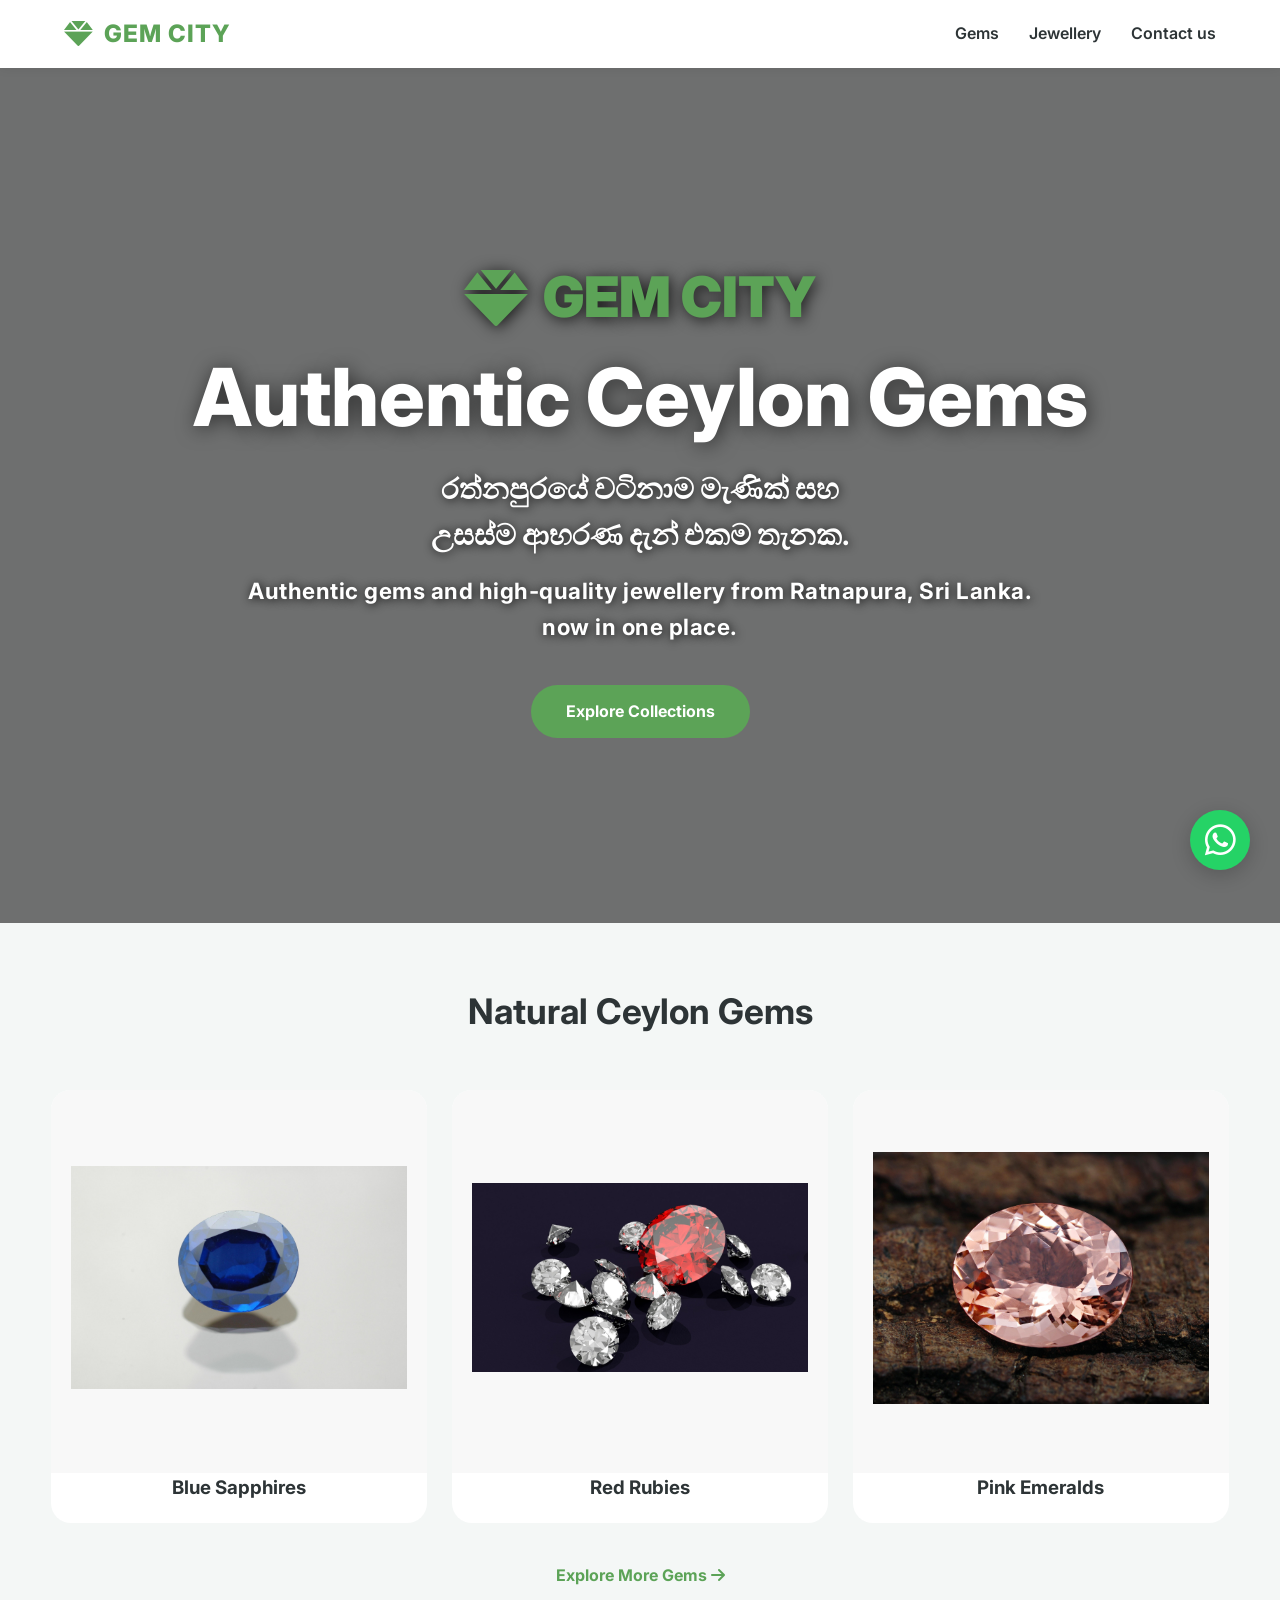
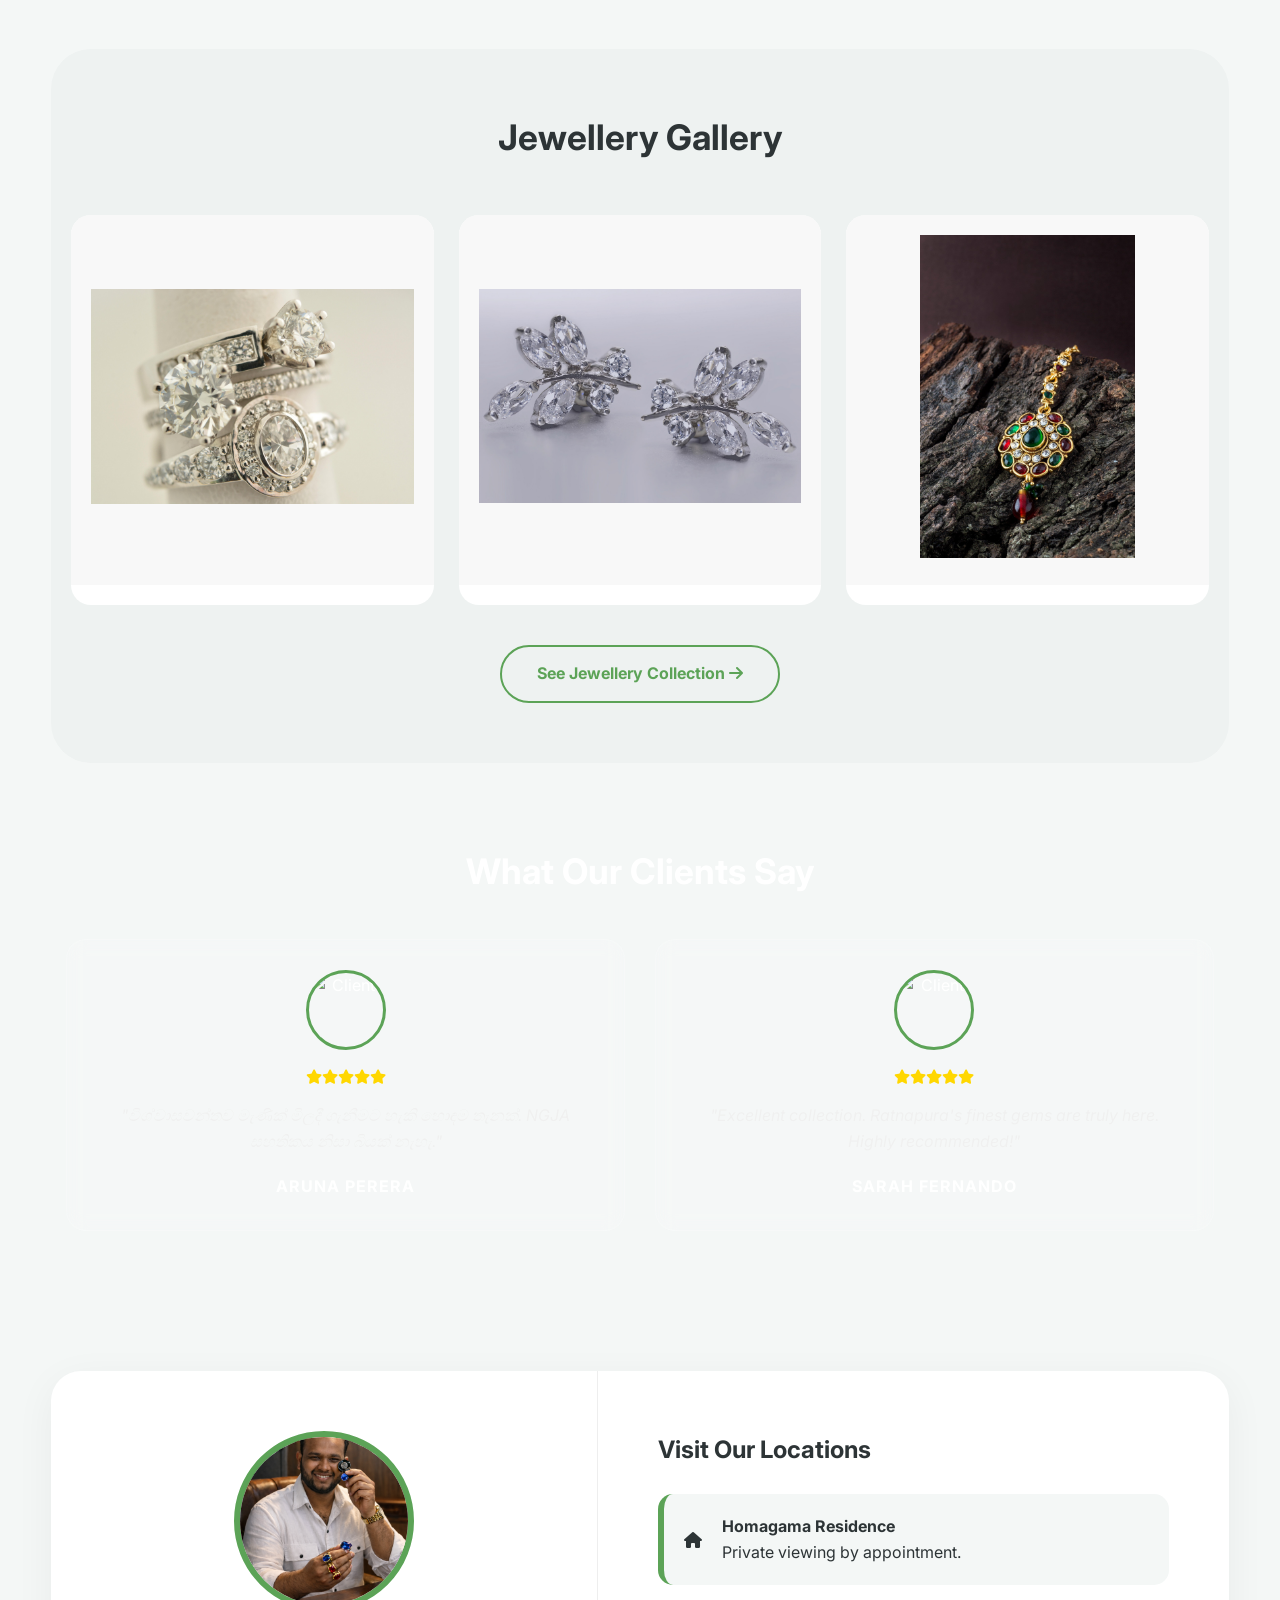
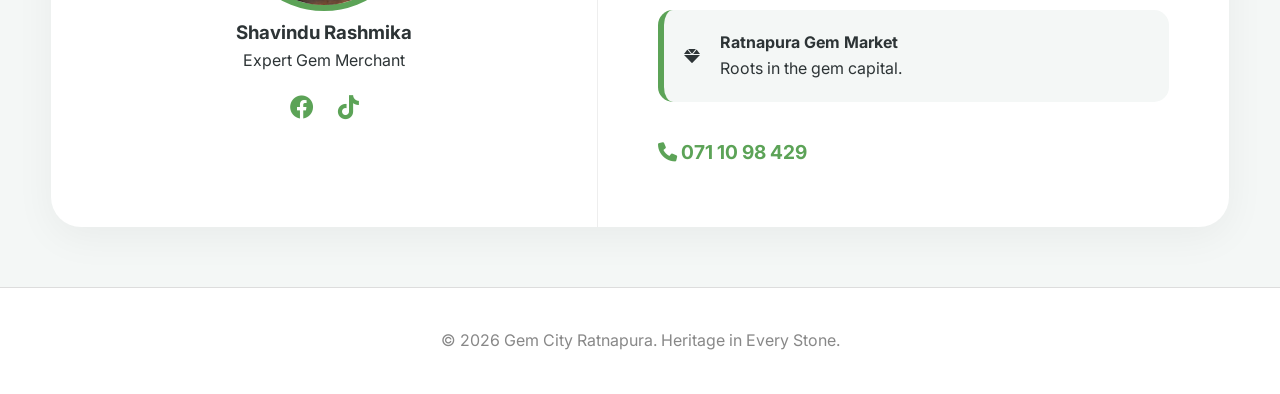
==== index.html @ 2914799f "Update index.html" ====
<!DOCTYPE html>
<html lang="en">
<head>
    <meta charset="UTF-8">
    <meta name="viewport" content="width=device-width, initial-scale=1.0">
    <title>Gem City | Buy Authentic Ceylon Gems & Jewellery</title>
    <meta name="description" content="Buy authentic Ceylon gems directly from Ratnapura. High-quality natural sapphires, rubies, and custom gems for jewellery. NGJA certified.">
    
    <link rel="stylesheet" href="https://cdnjs.cloudflare.com/ajax/libs/font-awesome/6.0.0/css/all.min.css">
    <link href="https://fonts.googleapis.com/css2?family=Inter:wght@300;400;600;700;800;900&display=swap" rel="stylesheet">
    
    <style>
        :root { --primary: #5ca357; --dark: #2d3436; --light: #f4f7f6; --white: #ffffff; }
        * { box-sizing: border-box; margin: 0; padding: 0; }
        body { font-family: 'Inter', sans-serif; background: var(--light); color: var(--dark); line-height: 1.6; overflow-x: hidden; }

        /* --- NAVIGATION --- */
        nav {
            background: var(--white); padding: 15px 5%;
            display: flex; justify-content: space-between; align-items: center;
            position: sticky; top: 0; z-index: 1000; box-shadow: 0 2px 10px rgba(0,0,0,0.05);
        }
        .nav-logo { font-size: 1.5rem; font-weight: 800; color: var(--primary); text-decoration: none; display: flex; align-items: center; gap: 10px; text-transform: uppercase; letter-spacing: 1px; }
        .nav-logo i { font-size: 1.8rem; }
        .nav-links { display: flex; list-style: none; align-items: center; }
        .nav-links li { margin-left: 30px; }
        .nav-links a { text-decoration: none; color: var(--dark); font-weight: 600; font-size: 1rem; transition: 0.3s; }
        .nav-links a:hover { color: var(--primary); }

        @media (max-width: 768px) { 
            nav { padding: 15px 20px; }
            .nav-logo { font-size: 1.3rem; }
            .nav-logo i { font-size: 1.5rem; }
            .nav-links { margin-left: auto; }
            .nav-links li { margin-left: 20px; }
            .mobile-hide { display: none; } 
        }

        /* --- HERO SECTION (Updated for 6 Images) --- */
        .hero {
            height: 95vh; position: relative; display: flex; align-items: center; justify-content: center;
            text-align: center; color: white; padding: 0 20px; overflow: hidden;
        }
        .hero-overlay { position: absolute; top: 0; left: 0; width: 100%; height: 100%; background: rgba(0, 0, 0, 0.55); z-index: 1; }
        .hero-slider { position: absolute; top: 0; left: 0; width: 100%; height: 100%; z-index: 0; }
        
        .hero-slide { position: absolute; top: 0; left: 0; width: 100%; height: 100%; background-size: cover; background-position: center; opacity: 0; animation: slideAnimation 30s infinite; }
        
        /* 6 Images Setup */
        .hero-slide:nth-child(1) { animation-delay: 0s; background-image: url('images/hero1.jpg'); }
        .hero-slide:nth-child(2) { animation-delay: 5s; background-image: url('images/hero2.jpg'); }
        .hero-slide:nth-child(3) { animation-delay: 10s; background-image: url('images/hero3.jpg'); }
        .hero-slide:nth-child(4) { animation-delay: 15s; background-image: url('images/hero4.jpg'); }
        .hero-slide:nth-child(5) { animation-delay: 20s; background-image: url('images/hero5.jpg'); } /* Jewellery Image 1 */
        .hero-slide:nth-child(6) { animation-delay: 25s; background-image: url('images/hero6.jpg'); } /* Jewellery Image 2 */

        @keyframes slideAnimation {
            0% { opacity: 0; transform: scale(1.1); } 
            3% { opacity: 1; } 
            16% { opacity: 1; } 
            19% { opacity: 0; transform: scale(1); } 
            100% { opacity: 0; }
        }

        .hero-content { position: relative; z-index: 2; max-width: 1000px; }
        .hero-logo-main { font-size: 3.5rem; font-weight: 900; color: var(--primary); margin-bottom: 10px; display: inline-flex; align-items: center; gap: 15px; text-shadow: 2px 2px 15px rgba(0,0,0,0.8); }
        .hero-logo-main i { font-size: 4rem; }
        .hero h1 { font-size: clamp(2.5rem, 8vw, 5rem); font-weight: 800; margin-bottom: 25px; line-height: 1.1; text-shadow: 2px 2px 20px rgba(0,0,0,0.6); }
        .hero p.sinhala-text { font-size: clamp(1.3rem, 4vw, 1.8rem); font-weight: 700; margin-bottom: 15px; text-shadow: 1px 1px 10px rgba(0,0,0,0.9); }
        .hero p.english-text { font-size: clamp(1.1rem, 3.5vw, 1.4rem); font-weight: 700; opacity: 1; letter-spacing: 0.5px; margin-bottom: 40px; text-shadow: 1px 1px 10px rgba(0,0,0,0.9); }

        /* General Sections */
        .container { width: 92%; max-width: 1200px; margin: auto; padding: 60px 0; }
        .section-title { text-align: center; margin-bottom: 50px; font-size: 2.2rem; }
        .grid-3 { display: grid; grid-template-columns: repeat(3, 1fr); gap: 25px; }
        .card { background: var(--white); border-radius: 20px; overflow: hidden; transition: 0.4s; text-align: center; padding-bottom: 20px; text-decoration: none; color: inherit; }
        .card:hover { transform: translateY(-10px); box-shadow: 0 10px 30px rgba(0,0,0,0.08); }
        .img-box { width: 100%; aspect-ratio: 1/1; background: #f8f8f8; padding: 20px; }
        .img-box img { width: 100%; height: 100%; object-fit: contain; }

        /* --- TESTIMONIALS (NEW GLASS DESIGN) --- */
        .glass-section {
            /* Background Image for Glass Effect (Put a dark image or pattern here) */
            background: linear-gradient(rgba(0,0,0,0.7), rgba(0,0,0,0.7)), url('images/mine-bg.jpg'); 
            background-size: cover; background-attachment: fixed; background-position: center;
            padding: 80px 0; color: white;
        }
        
        .section-title.light { color: white; margin-bottom: 40px; }

        .testimonial-wrapper { overflow: hidden; width: 100%; position: relative; }
        .testimonial-slider { 
            display: flex; transition: transform 0.5s ease-in-out; width: 100%; 
        }

        .glass-card {
            /* Glassmorphism Styles */
            background: rgba(255, 255, 255, 0.1);
            backdrop-filter: blur(10px);
            -webkit-backdrop-filter: blur(10px);
            border: 1px solid rgba(255, 255, 255, 0.2);
            border-radius: 20px; padding: 30px;
            margin: 0 15px; /* Spacing between cards */
            flex-shrink: 0;
            
            /* Sizing Logic */
            width: calc(50% - 30px); /* Desktop: 2 Cards */
            
            display: flex; flex-direction: column; align-items: center; text-align: center;
        }

        .glass-card img {
            width: 80px; height: 80px; border-radius: 50%; border: 3px solid var(--primary);
            object-fit: cover; margin-bottom: 15px;
        }
        .glass-card .rating { color: #ffd700; font-size: 0.9rem; margin-bottom: 15px; }
        .glass-card p { font-size: 1rem; line-height: 1.6; font-style: italic; color: #f0f0f0; margin-bottom: 20px; }
        .glass-card h4 { font-weight: 700; color: white; text-transform: uppercase; letter-spacing: 1px; }

        /* Mobile Adjustments for Testimonials */
        @media (max-width: 992px) {
            .glass-card { 
                width: calc(100% - 30px); /* Mobile: 1 Card */
            }
        }

        /* --- OTHER MOBILE FIXES --- */
        @media (max-width: 992px) {
            .grid-3 { grid-template-columns: repeat(2, 1fr); } 
            .hero-logo-main { font-size: 2.5rem; } .hero-logo-main i { font-size: 3rem; }
        }
        @media (max-width: 768px) { 
            .grid-3 { grid-template-columns: 1fr; } 
            .contact-box { flex-direction: column; } 
            .owner-side { border-right: none; border-bottom: 1px solid #eee; padding: 40px 20px; }
            .locations-side { padding: 40px 20px; }
            .hero h1 { font-size: 2.5rem; }
        }

        /* Contact Box & Whatsapp */
        .contact-box { display: flex; flex-wrap: wrap; background: var(--white); border-radius: 30px; overflow: hidden; box-shadow: 0 10px 40px rgba(0,0,0,0.05); }
        .owner-side { flex: 1; padding: 60px; text-align: center; border-right: 1px solid #eee; min-width: 300px; }
        .owner-side img { width: 180px; height: 180px; border-radius: 50%; object-fit: cover; border: 6px solid var(--primary); }
        .locations-side { flex: 1.2; padding: 60px; display: flex; flex-direction: column; gap: 25px; min-width: 300px; }
        .loc-item { display: flex; align-items: center; gap: 20px; background: var(--light); padding: 20px; border-radius: 15px; border-left: 6px solid var(--primary); }

        .whatsapp { position: fixed; bottom: 30px; right: 30px; background: #25d366; color: white; width: 60px; height: 60px; border-radius: 50%; display: flex; align-items: center; justify-content: center; font-size: 2.2rem; z-index: 2000; box-shadow: 0 5px 20px rgba(0,0,0,0.2); text-decoration: none !important; transition: 0.3s; border: none; outline: none; }
        .btn { background: var(--primary); color: white; padding: 14px 35px; border-radius: 50px; text-decoration: none; font-weight: bold; display: inline-block; border: none; }
    </style>
</head>
<body>

    <nav>
        <a href="index.html" class="nav-logo"><i class="fas fa-gem"></i> GEM CITY</a>
        <ul class="nav-links">
            <li><a href="all-gems.html">Gems</a></li>
            <li><a href="jewellery.html">Jewellery</a></li>
            <li class="mobile-hide"><a href="#contact">Contact us</a></li>
        </ul>
    </nav>

    <header class="hero">
        <div class="hero-slider">
            <div class="hero-slide"></div> <div class="hero-slide"></div> <div class="hero-slide"></div> <div class="hero-slide"></div> <div class="hero-slide"></div> <div class="hero-slide"></div> </div>
        <div class="hero-overlay"></div>
        <div class="hero-content">
            <div class="hero-logo-main"><i class="fas fa-gem"></i> GEM CITY</div>
            <h1>Authentic Ceylon Gems</h1>
            <p class="sinhala-text">රත්නපුරයේ වටිනාම මැණික් සහ <br>උසස්ම ආභරණ දැන් එකම තැනක.</p>
            <p class="english-text">Authentic gems and high-quality jewellery from Ratnapura, Sri Lanka. <br>now in one place.</p>
            <div style="margin-top: 30px;">
                <a href="all-gems.html" class="btn">Explore Collections</a>
            </div>
        </div>
    </header>

    <div class="container">
        <h2 class="section-title">Natural Ceylon Gems</h2>
        <div class="grid-3">
            <a href="all-gems.html" class="card"><div class="img-box"><img src="images/gem1.jpg" alt="Sapphire"></div><h3>Blue Sapphires</h3></a>
            <a href="all-gems.html" class="card"><div class="img-box"><img src="images/gem2.jpg" alt="Ruby"></div><h3>Red Rubies</h3></a>
            <a href="all-gems.html" class="card"><div class="img-box"><img src="images/gem3.jpg" alt="Emerald"></div><h3>Pink Emeralds</h3></a>
        </div>
        <div style="text-align: center; margin-top: 40px;"><a href="all-gems.html" style="color:var(--primary); font-weight:bold; text-decoration:none;">Explore More Gems <i class="fas fa-arrow-right"></i></a></div>
    </div>

    <div class="container" style="background: #eef2f1; border-radius: 40px; padding: 60px 20px;">
        <h2 class="section-title">Jewellery Gallery</h2>
        <div class="grid-3">
            <div class="card"><div class="img-box"><img src="images/r.jpg" alt="Ring"></div></div>
            <div class="card"><div class="img-box"><img src="images/e.jpg" alt="Earring"></div></div>
            <div class="card"><div class="img-box"><img src="images/p.jpg" alt="Pendant"></div></div>
        </div>
        <div style="text-align: center; margin-top: 40px;">
            <a href="jewellery.html" class="btn" style="background:transparent; border:2px solid var(--primary); color:var(--primary);">See Jewellery Collection <i class="fas fa-arrow-right"></i></a>
        </div>
    </div>

    <div class="glass-section">
        <div class="container" style="padding: 0;">
            <h2 class="section-title light">What Our Clients Say</h2>
            
            <div class="testimonial-wrapper">
                <div class="testimonial-slider" id="glass-slider">
                    
                    <div class="glass-card">
                        <img src="images/client1.jpg" alt="Client">
                        <div class="rating"><i class="fas fa-star"></i><i class="fas fa-star"></i><i class="fas fa-star"></i><i class="fas fa-star"></i><i class="fas fa-star"></i></div>
                        <p>"විශ්වාසවන්තව මැණික් මිලදී ගැනීමට හැකි හොඳම තැනක්. NGJA සහතිකය නිසා බියක් නැහැ."</p>
                        <h4>Aruna Perera</h4>
                    </div>

                    <div class="glass-card">
                        <img src="images/client2.jpg" alt="Client">
                        <div class="rating"><i class="fas fa-star"></i><i class="fas fa-star"></i><i class="fas fa-star"></i><i class="fas fa-star"></i><i class="fas fa-star"></i></div>
                        <p>"Excellent collection. Ratnapura's finest gems are truly here. Highly recommended!"</p>
                        <h4>Sarah Fernando</h4>
                    </div>

                    <div class="glass-card">
                        <img src="images/client3.jpg" alt="Client">
                        <div class="rating"><i class="fas fa-star"></i><i class="fas fa-star"></i><i class="fas fa-star"></i><i class="fas fa-star"></i><i class="fas fa-star"></i></div>
                        <p>"Friendly service and genuine advice. I made a custom ring and it looks amazing."</p>
                        <h4>Kasun Silva</h4>
                    </div>
                    
                    <div class="glass-card">
                        <img src="https://via.placeholder.com/80" alt="Client">
                        <div class="rating"><i class="fas fa-star"></i><i class="fas fa-star"></i><i class="fas fa-star"></i><i class="fas fa-star"></i><i class="fas fa-star"></i></div>
                        <p>"The Blue Sapphire I bought was exquisite. Great value for money."</p>
                        <h4>John Davis</h4>
                    </div>

                </div>
            </div>

        </div>
    </div>

    <div class="container" id="contact">
        <div class="contact-box">
            <div class="owner-side">
                <img src="images/me.png" alt="Owner">
                <h3>Shavindu Rashmika</h3>
                <p>Expert Gem Merchant</p>
                <div style="margin-top:15px;">
                    <a href="#" style="color:var(--primary); margin:0 10px; font-size:1.5rem;"><i class="fab fa-facebook"></i></a>
                    <a href="#" style="color:var(--primary); margin:0 10px; font-size:1.5rem;"><i class="fab fa-tiktok"></i></a>
                </div>
            </div>
            <div class="locations-side">
                <h2>Visit Our Locations</h2>
                <div class="loc-item"><i class="fas fa-home"></i><div><h4>Homagama Residence</h4><p>Private viewing by appointment.</p></div></div>
                <div class="loc-item"><i class="fas fa-gem"></i><div><h4>Ratnapura Gem Market</h4><p>Roots in the gem capital.</p></div></div>
                <p style="font-weight:bold; color:var(--primary); font-size:1.2rem; margin-top:10px;"><i class="fas fa-phone"></i>   071 10 98 429</p>
            </div>
        </div>
    </div>

    <footer style="text-align: center; padding: 40px; color: #888; border-top: 1px solid #ddd; background: white;">
        &copy; 2026 Gem City Ratnapura. Heritage in Every Stone.
    </footer>

    <a href="https://wa.me/94711098429" class="whatsapp" target="_blank"><i class="fab fa-whatsapp"></i></a>

    <script>
        // --- AUTO GLASS SLIDER SCRIPT ---
        const slider = document.getElementById('glass-slider');
        const cards = document.querySelectorAll('.glass-card');
        const totalCards = cards.length;
        
        let currentIndex = 0;

        function slideNext() {
            // Determine visible cards (Mobile: 1, Desktop: 2)
            const isMobile = window.innerWidth <= 992;
            const visibleCards = isMobile ? 1 : 2;
            const maxIndex = totalCards - visibleCards;

            currentIndex++;
            if (currentIndex > maxIndex) {
                currentIndex = 0; // Loop back to start
            }

            // Calculate shift amount (Card width + Margin)
            // 50% width + 30px margin on desktop, 100% width + 30px margin on mobile logic
            const shiftPercentage = isMobile ? 100 : 50; 
            
            slider.style.transform = `translateX(-${currentIndex * shiftPercentage}%)`;
        }

        // Auto slide every 4 seconds
        setInterval(slideNext, 4000);

        // Reset slide on resize to prevent alignment issues
        window.addEventListener('resize', () => {
            currentIndex = 0;
            slider.style.transform = `translateX(0)`;
        });
    </script>
</body>

</html>
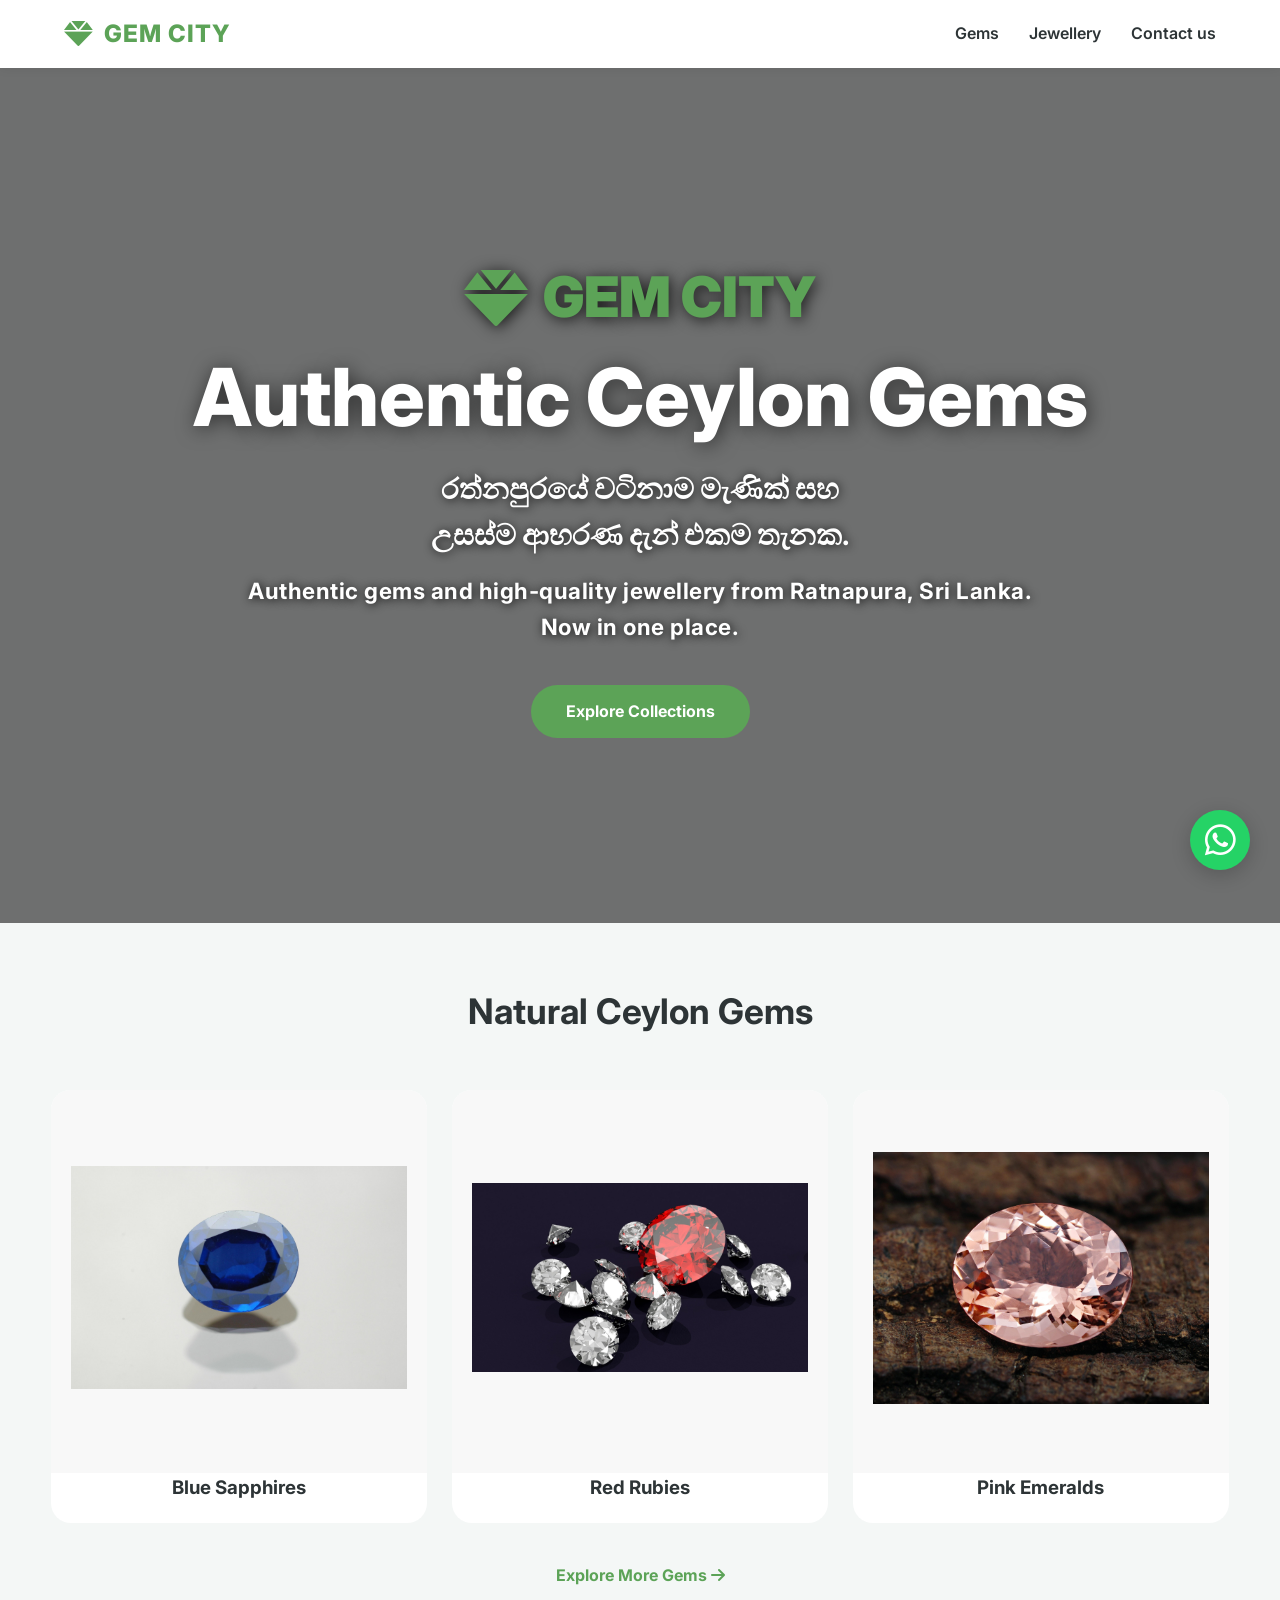
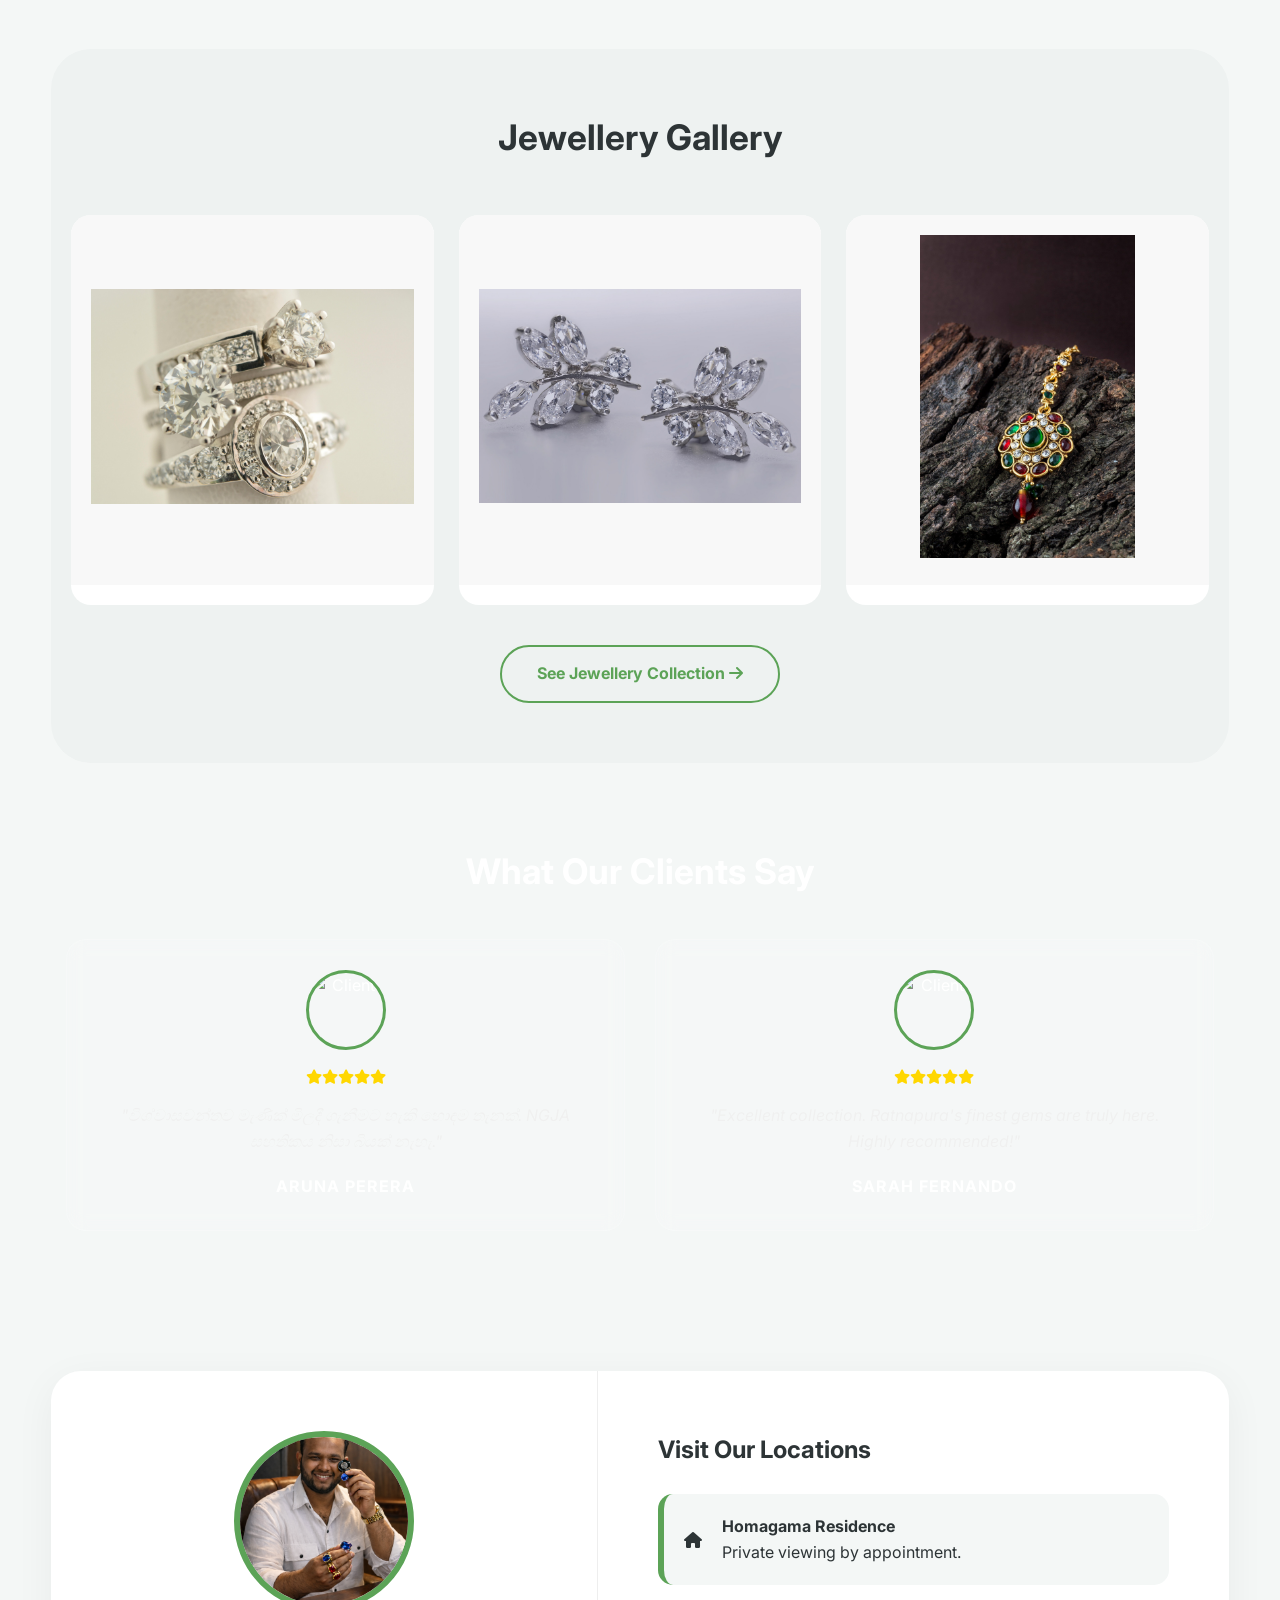
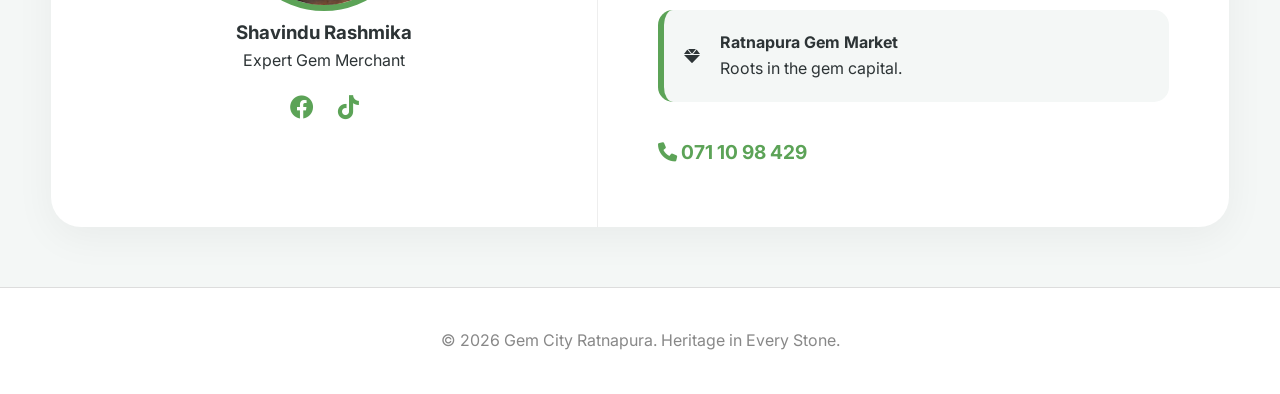
==== commit d2894ea3: "Update fmt.Println message from 'Hello' to 'Goodbye'" ====
--- a/index.html
+++ b/index.html
@@ -167,7 +167,7 @@
             <div class="hero-logo-main"><i class="fas fa-gem"></i> GEM CITY</div>
             <h1>Authentic Ceylon Gems</h1>
             <p class="sinhala-text">රත්නපුරයේ වටිනාම මැණික් සහ <br>උසස්ම ආභරණ දැන් එකම තැනක.</p>
-            <p class="english-text">Authentic gems and high-quality jewellery from Ratnapura, Sri Lanka. <br>now in one place.</p>
+            <p class="english-text">Authentic gems and high-quality jewellery from Ratnapura, Sri Lanka. <br>Now in one place.</p>
             <div style="margin-top: 30px;">
                 <a href="all-gems.html" class="btn">Explore Collections</a>
             </div>
@@ -301,3 +301,4 @@
 </body>
 
 </html>
+
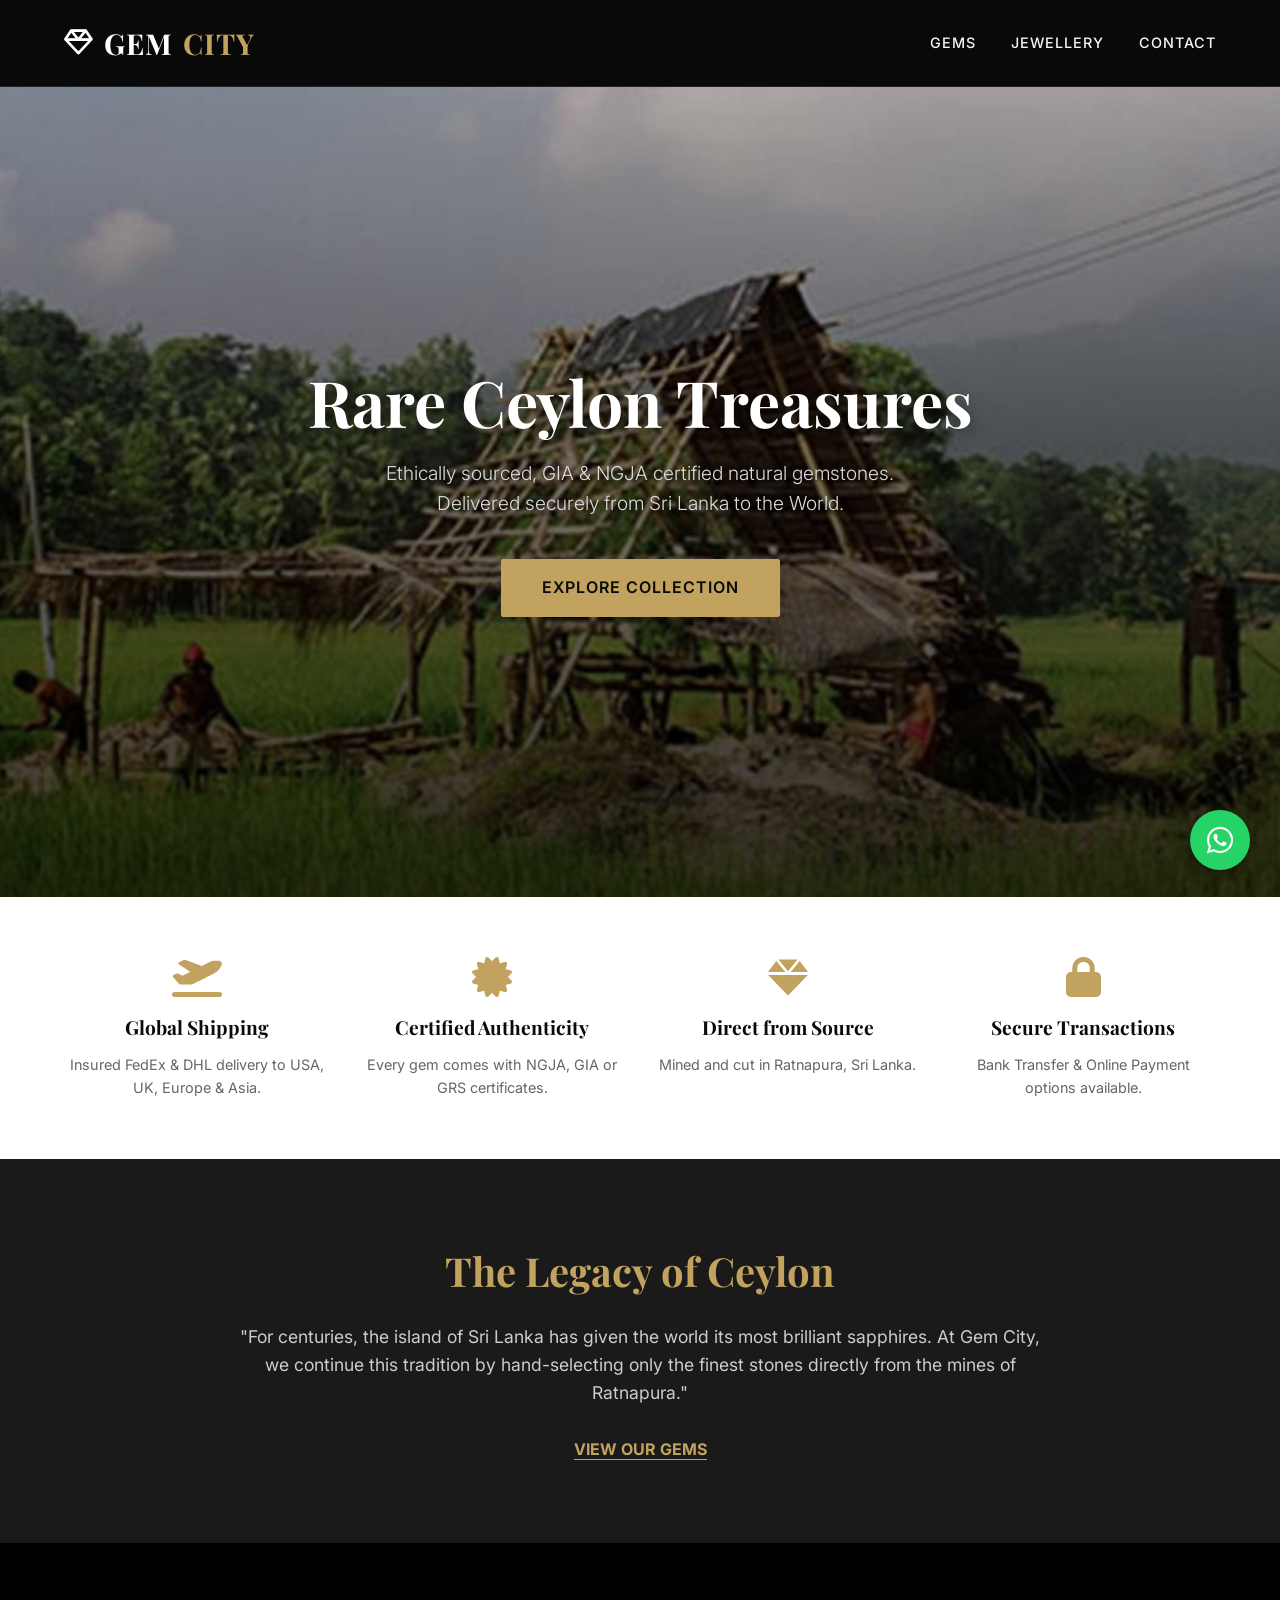
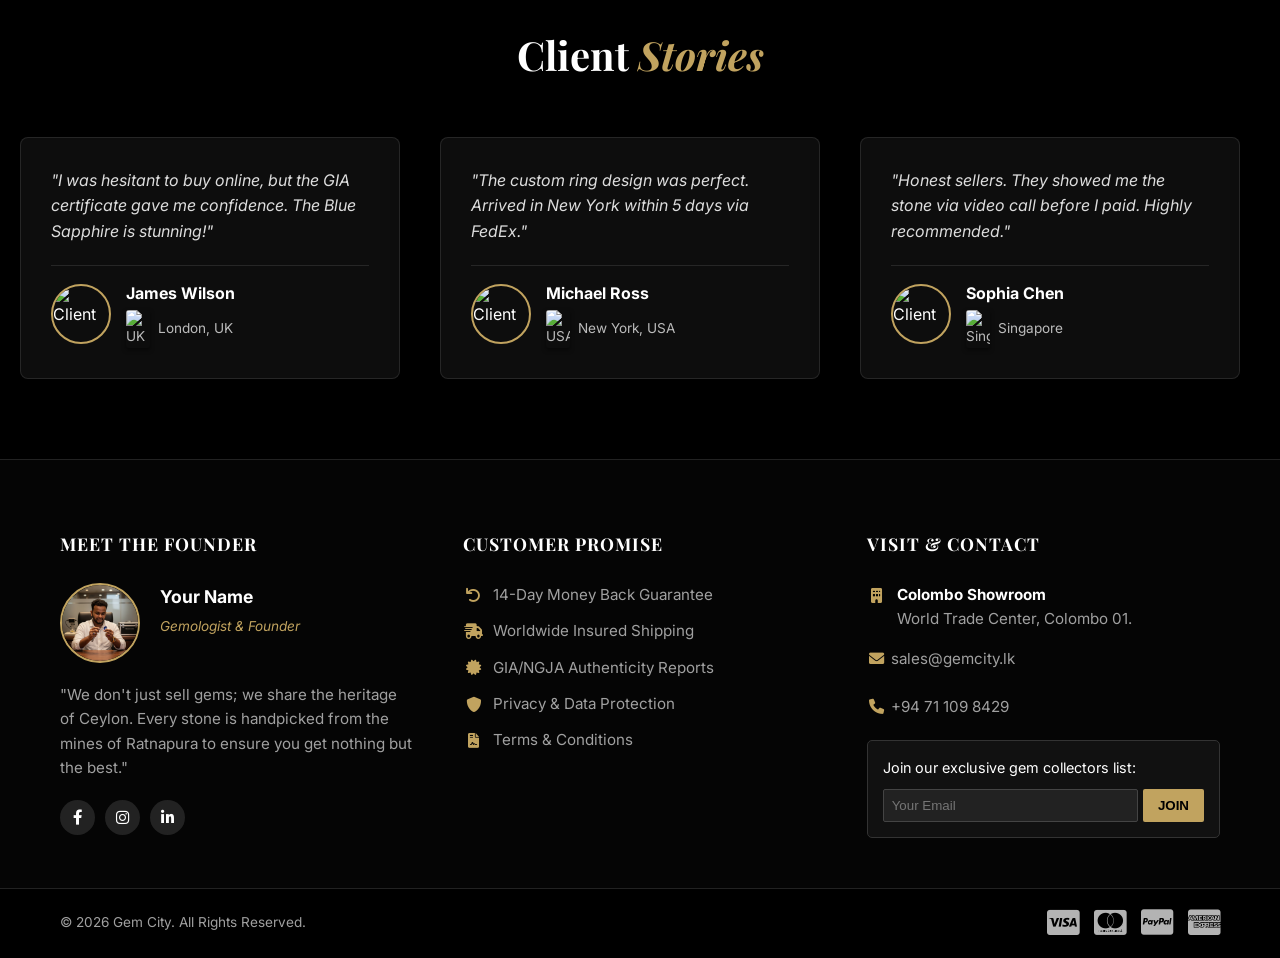
==== commit c4965e8e: "Add files via upload" ====
--- a/index.html
+++ b/index.html
@@ -3,302 +3,435 @@
 <head>
     <meta charset="UTF-8">
     <meta name="viewport" content="width=device-width, initial-scale=1.0">
-    <title>Gem City | Buy Authentic Ceylon Gems & Jewellery</title>
-    <meta name="description" content="Buy authentic Ceylon gems directly from Ratnapura. High-quality natural sapphires, rubies, and custom gems for jewellery. NGJA certified.">
+    <title>Gem City | Luxury Ceylon Gems & Global Shipping</title>
+    <meta name="description" content="Premium Ceylon Gems from Ratnapura. Worldwide FedEx shipping, NGJA certified sapphires and rubies.">
     
     <link rel="stylesheet" href="https://cdnjs.cloudflare.com/ajax/libs/font-awesome/6.0.0/css/all.min.css">
-    <link href="https://fonts.googleapis.com/css2?family=Inter:wght@300;400;600;700;800;900&display=swap" rel="stylesheet">
+    <link href="https://fonts.googleapis.com/css2?family=Playfair+Display:wght@400;700&family=Inter:wght@300;400;500;600&display=swap" rel="stylesheet">
     
     <style>
-        :root { --primary: #5ca357; --dark: #2d3436; --light: #f4f7f6; --white: #ffffff; }
+        :root { 
+            --primary: #c1a35f; /* Luxury Gold */
+            --primary-dark: #a3863d;
+            --dark: #0a0a0a; 
+            --dark-gray: #1a1a1a;
+            --light: #f5f5f5; 
+            --white: #ffffff; 
+            --text-gray: #b3b3b3;
+        }
+        
         * { box-sizing: border-box; margin: 0; padding: 0; }
-        body { font-family: 'Inter', sans-serif; background: var(--light); color: var(--dark); line-height: 1.6; overflow-x: hidden; }
+        body { font-family: 'Inter', sans-serif; background: var(--dark); color: var(--white); line-height: 1.6; overflow-x: hidden; }
 
         /* --- NAVIGATION --- */
         nav {
-            background: var(--white); padding: 15px 5%;
+            background: rgba(10, 10, 10, 0.95); padding: 20px 5%;
             display: flex; justify-content: space-between; align-items: center;
-            position: sticky; top: 0; z-index: 1000; box-shadow: 0 2px 10px rgba(0,0,0,0.05);
-        }
-        .nav-logo { font-size: 1.5rem; font-weight: 800; color: var(--primary); text-decoration: none; display: flex; align-items: center; gap: 10px; text-transform: uppercase; letter-spacing: 1px; }
-        .nav-logo i { font-size: 1.8rem; }
-        .nav-links { display: flex; list-style: none; align-items: center; }
-        .nav-links li { margin-left: 30px; }
-        .nav-links a { text-decoration: none; color: var(--dark); font-weight: 600; font-size: 1rem; transition: 0.3s; }
+            position: sticky; top: 0; z-index: 1000; 
+            border-bottom: 1px solid rgba(255,255,255,0.1);
+            backdrop-filter: blur(10px);
+        }
+        .nav-logo { font-family: 'Playfair Display', serif; font-size: 1.8rem; font-weight: 700; color: var(--white); text-decoration: none; display: flex; align-items: center; gap: 10px; letter-spacing: 1px; }
+        .nav-logo span { color: var(--primary); }
+        .nav-links { display: flex; list-style: none; }
+        .nav-links li { margin-left: 35px; }
+        .nav-links a { text-decoration: none; color: var(--light); font-weight: 500; transition: 0.3s; font-size: 0.9rem; text-transform: uppercase; letter-spacing: 1px; }
         .nav-links a:hover { color: var(--primary); }
 
-        @media (max-width: 768px) { 
-            nav { padding: 15px 20px; }
-            .nav-logo { font-size: 1.3rem; }
-            .nav-logo i { font-size: 1.5rem; }
-            .nav-links { margin-left: auto; }
-            .nav-links li { margin-left: 20px; }
-            .mobile-hide { display: none; } 
-        }
-
-        /* --- HERO SECTION (Updated for 6 Images) --- */
-        .hero {
-            height: 95vh; position: relative; display: flex; align-items: center; justify-content: center;
-            text-align: center; color: white; padding: 0 20px; overflow: hidden;
-        }
-        .hero-overlay { position: absolute; top: 0; left: 0; width: 100%; height: 100%; background: rgba(0, 0, 0, 0.55); z-index: 1; }
-        .hero-slider { position: absolute; top: 0; left: 0; width: 100%; height: 100%; z-index: 0; }
-        
-        .hero-slide { position: absolute; top: 0; left: 0; width: 100%; height: 100%; background-size: cover; background-position: center; opacity: 0; animation: slideAnimation 30s infinite; }
-        
-        /* 6 Images Setup */
-        .hero-slide:nth-child(1) { animation-delay: 0s; background-image: url('images/hero1.jpg'); }
-        .hero-slide:nth-child(2) { animation-delay: 5s; background-image: url('images/hero2.jpg'); }
-        .hero-slide:nth-child(3) { animation-delay: 10s; background-image: url('images/hero3.jpg'); }
-        .hero-slide:nth-child(4) { animation-delay: 15s; background-image: url('images/hero4.jpg'); }
-        .hero-slide:nth-child(5) { animation-delay: 20s; background-image: url('images/hero5.jpg'); } /* Jewellery Image 1 */
-        .hero-slide:nth-child(6) { animation-delay: 25s; background-image: url('images/hero6.jpg'); } /* Jewellery Image 2 */
-
-        @keyframes slideAnimation {
-            0% { opacity: 0; transform: scale(1.1); } 
-            3% { opacity: 1; } 
-            16% { opacity: 1; } 
-            19% { opacity: 0; transform: scale(1); } 
-            100% { opacity: 0; }
-        }
-
-        .hero-content { position: relative; z-index: 2; max-width: 1000px; }
-        .hero-logo-main { font-size: 3.5rem; font-weight: 900; color: var(--primary); margin-bottom: 10px; display: inline-flex; align-items: center; gap: 15px; text-shadow: 2px 2px 15px rgba(0,0,0,0.8); }
-        .hero-logo-main i { font-size: 4rem; }
-        .hero h1 { font-size: clamp(2.5rem, 8vw, 5rem); font-weight: 800; margin-bottom: 25px; line-height: 1.1; text-shadow: 2px 2px 20px rgba(0,0,0,0.6); }
-        .hero p.sinhala-text { font-size: clamp(1.3rem, 4vw, 1.8rem); font-weight: 700; margin-bottom: 15px; text-shadow: 1px 1px 10px rgba(0,0,0,0.9); }
-        .hero p.english-text { font-size: clamp(1.1rem, 3.5vw, 1.4rem); font-weight: 700; opacity: 1; letter-spacing: 0.5px; margin-bottom: 40px; text-shadow: 1px 1px 10px rgba(0,0,0,0.9); }
-
-        /* General Sections */
-        .container { width: 92%; max-width: 1200px; margin: auto; padding: 60px 0; }
-        .section-title { text-align: center; margin-bottom: 50px; font-size: 2.2rem; }
-        .grid-3 { display: grid; grid-template-columns: repeat(3, 1fr); gap: 25px; }
-        .card { background: var(--white); border-radius: 20px; overflow: hidden; transition: 0.4s; text-align: center; padding-bottom: 20px; text-decoration: none; color: inherit; }
-        .card:hover { transform: translateY(-10px); box-shadow: 0 10px 30px rgba(0,0,0,0.08); }
-        .img-box { width: 100%; aspect-ratio: 1/1; background: #f8f8f8; padding: 20px; }
-        .img-box img { width: 100%; height: 100%; object-fit: contain; }
-
-        /* --- TESTIMONIALS (NEW GLASS DESIGN) --- */
-        .glass-section {
-            /* Background Image for Glass Effect (Put a dark image or pattern here) */
-            background: linear-gradient(rgba(0,0,0,0.7), rgba(0,0,0,0.7)), url('images/mine-bg.jpg'); 
-            background-size: cover; background-attachment: fixed; background-position: center;
-            padding: 80px 0; color: white;
-        }
-        
-        .section-title.light { color: white; margin-bottom: 40px; }
-
-        .testimonial-wrapper { overflow: hidden; width: 100%; position: relative; }
-        .testimonial-slider { 
-            display: flex; transition: transform 0.5s ease-in-out; width: 100%; 
+        /* --- HERO SECTION (Cinematic Video-Like Effect) --- */
+        .hero { height: 90vh; position: relative; display: flex; align-items: center; justify-content: center; text-align: center; color: white; overflow: hidden; }
+        .hero-slider { position: absolute; width: 100%; height: 100%; z-index: -1; }
+        
+        .hero-slide { 
+            position: absolute; width: 100%; height: 100%; 
+            background-size: cover; background-position: center; 
+            opacity: 0; 
+            transform: scale(1); /* Start normal size */
+            /* This transition creates the smooth video-like effect */
+            transition: opacity 2s ease-in-out, transform 10s linear; 
+        }
+        .hero1 { background-image: url('images/hero1.jpg'); }
+        .hero2 { background-image: url('images/hero2.jpg'); }
+        .hero3 { background-image: url('images/hero3.jpg'); }
+        
+        .hero-slide.active { 
+            opacity: 1; 
+            transform: scale(1.15); /* Slowly zooms in while active */
+        }
+        
+        .hero-overlay { position: absolute; width: 100%; height: 100%; background: linear-gradient(to bottom, rgba(0,0,0,0.3), rgba(0,0,0,0.8)); }
+
+        .hero-content { z-index: 2; padding: 20px; }
+        .hero-content h1 { font-family: 'Playfair Display', serif; font-size: clamp(3rem, 5vw, 5rem); margin-bottom: 20px; line-height: 1.1; text-shadow: 0 5px 15px rgba(0,0,0,0.5); }
+        .hero-content p { font-size: 1.2rem; margin-bottom: 40px; max-width: 700px; margin-inline: auto; color: #ddd; font-weight: 300; text-shadow: 0 2px 5px rgba(0,0,0,0.5); }
+
+        .btn-luxury { background: var(--primary); color: var(--dark); padding: 15px 40px; text-decoration: none; font-weight: 600; border-radius: 2px; transition: 0.3s; display: inline-block; text-transform: uppercase; letter-spacing: 1px; border: 1px solid var(--primary); }
+        .btn-luxury:hover { background: transparent; color: var(--primary); }
+
+        /* --- TRUST BADGES --- */
+        .trust-section { background: var(--white); color: var(--dark); padding: 60px 5%; }
+        .trust-grid { display: grid; grid-template-columns: repeat(auto-fit, minmax(200px, 1fr)); gap: 30px; max-width: 1200px; margin: auto; text-align: center; }
+        .trust-item i { font-size: 2.5rem; color: var(--primary); margin-bottom: 15px; }
+        .trust-item h3 { font-family: 'Playfair Display', serif; font-size: 1.2rem; margin-bottom: 10px; }
+        .trust-item p { font-size: 0.9rem; color: #666; }
+
+        /* --- HERITAGE SECTION --- */
+        .heritage-section { padding: 80px 5%; text-align: center; background: var(--dark-gray); }
+        .heritage-content { max-width: 800px; margin: auto; }
+        .heritage-content h2 { font-family: 'Playfair Display', serif; color: var(--primary); font-size: 2.5rem; margin-bottom: 20px; }
+        .heritage-content p { color: #ccc; margin-bottom: 30px; font-size: 1.1rem; }
+
+        /* --- TESTIMONIALS (Updated for Better Photos) --- */
+        .testimonial-section { background: #000; padding: 80px 0; overflow: hidden; position: relative; }
+        .section-title { text-align: center; color: var(--white); margin-bottom: 50px; font-family: 'Playfair Display', serif; font-size: 2.5rem; }
+        .section-title span { color: var(--primary); font-style: italic; }
+
+        .slider-wrap { width: 100%; overflow: hidden; display: flex; }
+        .t-track { display: flex; width: max-content; animation: scroll 40s linear infinite; }
+        .slider-wrap:hover .t-track { animation-play-state: paused; }
+
+        @keyframes scroll {
+            0% { transform: translateX(0); }
+            100% { transform: translateX(-50%); } 
         }
 
         .glass-card {
-            /* Glassmorphism Styles */
-            background: rgba(255, 255, 255, 0.1);
+            background: rgba(255, 255, 255, 0.05);
             backdrop-filter: blur(10px);
-            -webkit-backdrop-filter: blur(10px);
-            border: 1px solid rgba(255, 255, 255, 0.2);
-            border-radius: 20px; padding: 30px;
-            margin: 0 15px; /* Spacing between cards */
-            flex-shrink: 0;
-            
-            /* Sizing Logic */
-            width: calc(50% - 30px); /* Desktop: 2 Cards */
-            
-            display: flex; flex-direction: column; align-items: center; text-align: center;
-        }
-
-        .glass-card img {
-            width: 80px; height: 80px; border-radius: 50%; border: 3px solid var(--primary);
-            object-fit: cover; margin-bottom: 15px;
-        }
-        .glass-card .rating { color: #ffd700; font-size: 0.9rem; margin-bottom: 15px; }
-        .glass-card p { font-size: 1rem; line-height: 1.6; font-style: italic; color: #f0f0f0; margin-bottom: 20px; }
-        .glass-card h4 { font-weight: 700; color: white; text-transform: uppercase; letter-spacing: 1px; }
-
-        /* Mobile Adjustments for Testimonials */
-        @media (max-width: 992px) {
-            .glass-card { 
-                width: calc(100% - 30px); /* Mobile: 1 Card */
-            }
-        }
-
-        /* --- OTHER MOBILE FIXES --- */
-        @media (max-width: 992px) {
-            .grid-3 { grid-template-columns: repeat(2, 1fr); } 
-            .hero-logo-main { font-size: 2.5rem; } .hero-logo-main i { font-size: 3rem; }
-        }
-        @media (max-width: 768px) { 
-            .grid-3 { grid-template-columns: 1fr; } 
-            .contact-box { flex-direction: column; } 
-            .owner-side { border-right: none; border-bottom: 1px solid #eee; padding: 40px 20px; }
-            .locations-side { padding: 40px 20px; }
-            .hero h1 { font-size: 2.5rem; }
-        }
-
-        /* Contact Box & Whatsapp */
-        .contact-box { display: flex; flex-wrap: wrap; background: var(--white); border-radius: 30px; overflow: hidden; box-shadow: 0 10px 40px rgba(0,0,0,0.05); }
-        .owner-side { flex: 1; padding: 60px; text-align: center; border-right: 1px solid #eee; min-width: 300px; }
-        .owner-side img { width: 180px; height: 180px; border-radius: 50%; object-fit: cover; border: 6px solid var(--primary); }
-        .locations-side { flex: 1.2; padding: 60px; display: flex; flex-direction: column; gap: 25px; min-width: 300px; }
-        .loc-item { display: flex; align-items: center; gap: 20px; background: var(--light); padding: 20px; border-radius: 15px; border-left: 6px solid var(--primary); }
-
-        .whatsapp { position: fixed; bottom: 30px; right: 30px; background: #25d366; color: white; width: 60px; height: 60px; border-radius: 50%; display: flex; align-items: center; justify-content: center; font-size: 2.2rem; z-index: 2000; box-shadow: 0 5px 20px rgba(0,0,0,0.2); text-decoration: none !important; transition: 0.3s; border: none; outline: none; }
-        .btn { background: var(--primary); color: white; padding: 14px 35px; border-radius: 50px; text-decoration: none; font-weight: bold; display: inline-block; border: none; }
+            border: 1px solid rgba(255, 255, 255, 0.1);
+            border-radius: 8px; padding: 30px; width: 380px; margin: 0 20px; flex-shrink: 0;
+            display: flex; flex-direction: column; justify-content: space-between;
+        }
+        
+        .glass-card p { font-style: italic; color: #ddd; font-size: 1rem; margin-bottom: 20px; line-height: 1.6; }
+
+        /* Client Info Styling - Updated */
+        .client-info { display: flex; align-items: center; gap: 15px; border-top: 1px solid rgba(255,255,255,0.1); padding-top: 15px; }
+        
+        /* Big Customer Photo */
+        .client-img { 
+            width: 60px; height: 60px; 
+            border-radius: 50%; object-fit: cover; 
+            border: 2px solid var(--primary); 
+        }
+
+        .client-details h4 { color: var(--white); font-size: 1rem; margin-bottom: 4px; }
+        
+        /* Small & Sharp Flag */
+        .country-info { display: flex; align-items: center; gap: 8px; font-size: 0.85rem; color: #bbb; }
+        .flag-icon { width: 24px; height: auto; border-radius: 3px; box-shadow: 0 2px 4px rgba(0,0,0,0.5); }
+
+
+        /* --- FOOTER STYLES --- */
+        footer { background: #050505; color: #a0a0a0; padding-top: 70px; border-top: 1px solid #222; font-family: 'Inter', sans-serif; font-size: 0.95rem; }
+        .footer-grid { max-width: 1200px; margin: auto; padding: 0 20px; display: grid; grid-template-columns: repeat(auto-fit, minmax(300px, 1fr)); gap: 50px; padding-bottom: 50px; }
+        .footer-heading { color: #fff; font-family: 'Playfair Display', serif; letter-spacing: 1px; margin-bottom: 25px; text-transform: uppercase; font-size: 1.1rem; }
+        .footer-link { color: #a0a0a0; text-decoration: none; display: flex; align-items: center; gap: 10px; transition: 0.3s; margin-bottom: 12px; }
+        .footer-link:hover { color: var(--primary); transform: translateX(5px); }
+        .footer-icon { color: var(--primary); width: 20px; text-align: center; }
+
+        /* Floating WhatsApp */
+        .whatsapp-float { position: fixed; bottom: 30px; right: 30px; background: #25d366; color: white; width: 60px; height: 60px; border-radius: 50%; display: flex; align-items: center; justify-content: center; font-size: 30px; z-index: 1000; box-shadow: 0 4px 15px rgba(0,0,0,0.5); transition: 0.3s; text-decoration: none; }
+        .whatsapp-float:hover { transform: scale(1.1); background: #128c7e; }
+
+        .founder-container { display: flex; gap: 20px; align-items: flex-start; margin-bottom: 20px; }
+        .founder-img { width: 80px; height: 80px; border-radius: 50%; object-fit: cover; border: 2px solid #c1a35f; }
+        .founder-info h5 { color: #fff; font-size: 1.1rem; margin-bottom: 5px; }
+        .founder-info p { font-size: 0.85rem; color: #c1a35f; font-style: italic; }
+        .social-links { display: flex; gap: 10px; }
+        .social-link { width: 35px; height: 35px; background: #222; color: #fff; display: flex; align-items: center; justify-content: center; border-radius: 50%; text-decoration: none; transition: 0.3s; }
+        .social-link:hover { background: var(--primary); color: #000; }
+        .promise-links { display: flex; flex-direction: column; }
+        .contact-item { margin-bottom: 15px; display: flex; gap: 10px; }
+        .contact-item i { margin-top: 5px; }
+        .newsletter-box { background: #111; padding: 15px; border-radius: 5px; border: 1px solid #333; }
+        .newsletter-box p { color: #fff; margin-bottom: 10px; font-size: 0.9rem; }
+        .newsletter-form { display: flex; gap: 5px; }
+        .footer-contact-info { margin-bottom: 20px; }
+        .newsletter-form input { background: #222; border: 1px solid #444; padding: 8px; color: #fff; width: 100%; border-radius: 2px; outline: none; }
+        .newsletter-form button { background: var(--primary); color: #000; border: none; padding: 8px 15px; font-weight: bold; cursor: pointer; border-radius: 2px; }
+        .footer-bottom { border-top: 1px solid #222; background: #000; padding: 20px 0; }
+        .footer-bottom-content { max-width: 1200px; margin: auto; padding: 0 20px; text-align: center; display: flex; flex-wrap: wrap; justify-content: space-between; align-items: center; gap: 15px; }
+        .footer-bottom-content p { font-size: 0.85rem; }
+        .payment-icons { font-size: 1.8rem; display: flex; gap: 15px; opacity: 0.7; }
+        .payment-icons i { color: #fff; }
+
+        @media (max-width: 768px) {
+            .nav-links { display: none; }
+            .hero-content h1 { font-size: 2.5rem; }
+            .trust-grid { grid-template-columns: 1fr 1fr; }
+        }
+        .showroom-title {
+            color: #fff;
+        }
+        .founder-quote {
+            line-height: 1.6;
+            margin-bottom: 20px;
+        }
+        .heritage-link {
+            color: var(--primary);
+            text-decoration: none;
+            font-weight: bold;
+            border-bottom: 1px solid var(--primary);
+        }
     </style>
 </head>
 <body>
 
     <nav>
-        <a href="index.html" class="nav-logo"><i class="fas fa-gem"></i> GEM CITY</a>
+        <a href="index.html" class="nav-logo"><i class="far fa-gem"></i> GEM <span>CITY</span></a>
         <ul class="nav-links">
             <li><a href="all-gems.html">Gems</a></li>
             <li><a href="jewellery.html">Jewellery</a></li>
-            <li class="mobile-hide"><a href="#contact">Contact us</a></li>
+            <!--li><a href="#certification">Certifications</a></li-->
+            <li><a href="#contact">Contact</a></li>
         </ul>
     </nav>
 
     <header class="hero">
         <div class="hero-slider">
-            <div class="hero-slide"></div> <div class="hero-slide"></div> <div class="hero-slide"></div> <div class="hero-slide"></div> <div class="hero-slide"></div> <div class="hero-slide"></div> </div>
+            <div class="hero-slide hero1 active"></div>
+            <div class="hero-slide hero2"></div>
+            <div class="hero-slide hero3"></div>
+        </div>
         <div class="hero-overlay"></div>
         <div class="hero-content">
-            <div class="hero-logo-main"><i class="fas fa-gem"></i> GEM CITY</div>
-            <h1>Authentic Ceylon Gems</h1>
-            <p class="sinhala-text">රත්නපුරයේ වටිනාම මැණික් සහ <br>උසස්ම ආභරණ දැන් එකම තැනක.</p>
-            <p class="english-text">Authentic gems and high-quality jewellery from Ratnapura, Sri Lanka. <br>Now in one place.</p>
-            <div style="margin-top: 30px;">
-                <a href="all-gems.html" class="btn">Explore Collections</a>
-            </div>
+            <h1>Rare Ceylon Treasures</h1>
+            <p>Ethically sourced, GIA & NGJA certified natural gemstones. <br>Delivered securely from Sri Lanka to the World.</p>
+            <a href="all-gems.html" class="btn-luxury">Explore Collection</a>
         </div>
     </header>
 
-    <div class="container">
-        <h2 class="section-title">Natural Ceylon Gems</h2>
-        <div class="grid-3">
-            <a href="all-gems.html" class="card"><div class="img-box"><img src="images/gem1.jpg" alt="Sapphire"></div><h3>Blue Sapphires</h3></a>
-            <a href="all-gems.html" class="card"><div class="img-box"><img src="images/gem2.jpg" alt="Ruby"></div><h3>Red Rubies</h3></a>
-            <a href="all-gems.html" class="card"><div class="img-box"><img src="images/gem3.jpg" alt="Emerald"></div><h3>Pink Emeralds</h3></a>
-        </div>
-        <div style="text-align: center; margin-top: 40px;"><a href="all-gems.html" style="color:var(--primary); font-weight:bold; text-decoration:none;">Explore More Gems <i class="fas fa-arrow-right"></i></a></div>
-    </div>
-
-    <div class="container" style="background: #eef2f1; border-radius: 40px; padding: 60px 20px;">
-        <h2 class="section-title">Jewellery Gallery</h2>
-        <div class="grid-3">
-            <div class="card"><div class="img-box"><img src="images/r.jpg" alt="Ring"></div></div>
-            <div class="card"><div class="img-box"><img src="images/e.jpg" alt="Earring"></div></div>
-            <div class="card"><div class="img-box"><img src="images/p.jpg" alt="Pendant"></div></div>
-        </div>
-        <div style="text-align: center; margin-top: 40px;">
-            <a href="jewellery.html" class="btn" style="background:transparent; border:2px solid var(--primary); color:var(--primary);">See Jewellery Collection <i class="fas fa-arrow-right"></i></a>
-        </div>
-    </div>
-
-    <div class="glass-section">
-        <div class="container" style="padding: 0;">
-            <h2 class="section-title light">What Our Clients Say</h2>
+    <section class="trust-section">
+        <div class="trust-grid">
+            <div class="trust-item">
+                <i class="fas fa-plane-departure"></i>
+                <h3>Global Shipping</h3>
+                <p>Insured FedEx & DHL delivery to USA, UK, Europe & Asia.</p>
+            </div>
+            <div class="trust-item">
+                <i class="fas fa-certificate"></i>
+                <h3>Certified Authenticity</h3>
+                <p>Every gem comes with NGJA, GIA or GRS certificates.</p>
+            </div>
+            <div class="trust-item">
+                <i class="fas fa-gem"></i>
+                <h3>Direct from Source</h3>
+                <p>Mined and cut in Ratnapura, Sri Lanka.</p>
+            </div>
+            <div class="trust-item">
+                <i class="fas fa-lock"></i>
+                <h3>Secure Transactions</h3>
+                <p>Bank Transfer & Online Payment options available.</p>
+            </div>
+        </div>
+    </section>
+
+    <section class="heritage-section">
+        <div class="heritage-content">
+            <h2>The Legacy of Ceylon</h2>
+            <p>"For centuries, the island of Sri Lanka has given the world its most brilliant sapphires. At Gem City, we continue this tradition by hand-selecting only the finest stones directly from the mines of Ratnapura."</p>
+            <a href="all-gems.html" class="heritage-link">VIEW OUR GEMS</a>
+        </div>
+    </section>
+
+    <section class="testimonial-section">
+        <h2 class="section-title">Client <span>Stories</span></h2>
+        
+        <div class="slider-wrap">
+            <div class="t-track">
+                
+                <div class="glass-card">
+                    <p>"I was hesitant to buy online, but the GIA certificate gave me confidence. The Blue Sapphire is stunning!"</p>
+                    <div class="client-info">
+                        <img src="images/client1.jpg" alt="Client" class="client-img">
+                        <div class="client-details">
+                            <h4>James Wilson</h4>
+                            <div class="country-info">
+                                <img src="https://flagcdn.com/w80/gb.png" class="flag-icon" alt="UK">
+                                <span>London, UK</span>
+                            </div>
+                        </div>
+                    </div>
+                </div>
+
+                <div class="glass-card">
+                    <p>"The custom ring design was perfect. Arrived in New York within 5 days via FedEx."</p>
+                    <div class="client-info">
+                        <img src="images/client3.jpg" alt="Client" class="client-img">
+                        <div class="client-details">
+                            <h4>Michael Ross</h4>
+                            <div class="country-info">
+                                <img src="https://flagcdn.com/w80/us.png" class="flag-icon" alt="USA">
+                                <span>New York, USA</span>
+                            </div>
+                        </div>
+                    </div>
+                </div>
+
+                <div class="glass-card">
+                    <p>"Honest sellers. They showed me the stone via video call before I paid. Highly recommended."</p>
+                    <div class="client-info">
+                        <img src="images/client2.jpg" alt="Client" class="client-img">
+                        <div class="client-details">
+                            <h4>Sophia Chen</h4>
+                            <div class="country-info">
+                                <img src="https://flagcdn.com/w80/sg.png" class="flag-icon" alt="Singapore">
+                                <span>Singapore</span>
+                            </div>
+                        </div>
+                    </div>
+                </div>
+
+                <div class="glass-card">
+                    <p>"Excellent packaging and communication. The Ruby I bought is a true treasure."</p>
+                    <div class="client-info">
+                        <img src="images/client1.jpg" alt="Client" class="client-img">
+                        <div class="client-details">
+                            <h4>Ahmed Al-Fayed</h4>
+                            <div class="country-info">
+                                <img src="https://flagcdn.com/w80/ae.png" class="flag-icon" alt="UAE">
+                                <span>Dubai, UAE</span>
+                            </div>
+                        </div>
+                    </div>
+                </div>
+
+                <div class="glass-card">
+                    <p>"I was hesitant to buy online, but the GIA certificate gave me confidence. The Blue Sapphire is stunning!"</p>
+                    <div class="client-info">
+                        <img src="images/client1.jpg" alt="Client" class="client-img">
+                        <div class="client-details">
+                            <h4>James Wilson</h4>
+                            <div class="country-info">
+                                <img src="https://flagcdn.com/w80/gb.png" class="flag-icon" alt="UK">
+                                <span>London, UK</span>
+                            </div>
+                        </div>
+                    </div>
+                </div>
+                <div class="glass-card">
+                    <p>"The custom ring design was perfect. Arrived in New York within 5 days via FedEx."</p>
+                    <div class="client-info">
+                        <img src="images/client3.jpg" alt="Client" class="client-img">
+                        <div class="client-details">
+                            <h4>Michael Ross</h4>
+                            <div class="country-info">
+                                <img src="https://flagcdn.com/w80/us.png" class="flag-icon" alt="USA">
+                                <span>New York, USA</span>
+                            </div>
+                        </div>
+                    </div>
+                </div>
+                <div class="glass-card">
+                    <p>"Honest sellers. They showed me the stone via video call before I paid. Highly recommended."</p>
+                    <div class="client-info">
+                        <img src="images/client2.jpg" alt="Client" class="client-img">
+                        <div class="client-details">
+                            <h4>Sophia Chen</h4>
+                            <div class="country-info">
+                                <img src="https://flagcdn.com/w80/sg.png" class="flag-icon" alt="Singapore">
+                                <span>Singapore</span>
+                            </div>
+                        </div>
+                    </div>
+                </div>
+
+            </div>
+        </div>
+    </section>
+
+    <footer>
+        <div class="footer-grid">
             
-            <div class="testimonial-wrapper">
-                <div class="testimonial-slider" id="glass-slider">
-                    
-                    <div class="glass-card">
-                        <img src="images/client1.jpg" alt="Client">
-                        <div class="rating"><i class="fas fa-star"></i><i class="fas fa-star"></i><i class="fas fa-star"></i><i class="fas fa-star"></i><i class="fas fa-star"></i></div>
-                        <p>"විශ්වාසවන්තව මැණික් මිලදී ගැනීමට හැකි හොඳම තැනක්. NGJA සහතිකය නිසා බියක් නැහැ."</p>
-                        <h4>Aruna Perera</h4>
-                    </div>
-
-                    <div class="glass-card">
-                        <img src="images/client2.jpg" alt="Client">
-                        <div class="rating"><i class="fas fa-star"></i><i class="fas fa-star"></i><i class="fas fa-star"></i><i class="fas fa-star"></i><i class="fas fa-star"></i></div>
-                        <p>"Excellent collection. Ratnapura's finest gems are truly here. Highly recommended!"</p>
-                        <h4>Sarah Fernando</h4>
-                    </div>
-
-                    <div class="glass-card">
-                        <img src="images/client3.jpg" alt="Client">
-                        <div class="rating"><i class="fas fa-star"></i><i class="fas fa-star"></i><i class="fas fa-star"></i><i class="fas fa-star"></i><i class="fas fa-star"></i></div>
-                        <p>"Friendly service and genuine advice. I made a custom ring and it looks amazing."</p>
-                        <h4>Kasun Silva</h4>
-                    </div>
-                    
-                    <div class="glass-card">
-                        <img src="https://via.placeholder.com/80" alt="Client">
-                        <div class="rating"><i class="fas fa-star"></i><i class="fas fa-star"></i><i class="fas fa-star"></i><i class="fas fa-star"></i><i class="fas fa-star"></i></div>
-                        <p>"The Blue Sapphire I bought was exquisite. Great value for money."</p>
-                        <h4>John Davis</h4>
-                    </div>
-
-                </div>
-            </div>
-
-        </div>
-    </div>
-
-    <div class="container" id="contact">
-        <div class="contact-box">
-            <div class="owner-side">
-                <img src="images/me.png" alt="Owner">
-                <h3>Shavindu Rashmika</h3>
-                <p>Expert Gem Merchant</p>
-                <div style="margin-top:15px;">
-                    <a href="#" style="color:var(--primary); margin:0 10px; font-size:1.5rem;"><i class="fab fa-facebook"></i></a>
-                    <a href="#" style="color:var(--primary); margin:0 10px; font-size:1.5rem;"><i class="fab fa-tiktok"></i></a>
-                </div>
-            </div>
-            <div class="locations-side">
-                <h2>Visit Our Locations</h2>
-                <div class="loc-item"><i class="fas fa-home"></i><div><h4>Homagama Residence</h4><p>Private viewing by appointment.</p></div></div>
-                <div class="loc-item"><i class="fas fa-gem"></i><div><h4>Ratnapura Gem Market</h4><p>Roots in the gem capital.</p></div></div>
-                <p style="font-weight:bold; color:var(--primary); font-size:1.2rem; margin-top:10px;"><i class="fas fa-phone"></i>   071 10 98 429</p>
-            </div>
-        </div>
-    </div>
-
-    <footer style="text-align: center; padding: 40px; color: #888; border-top: 1px solid #ddd; background: white;">
-        &copy; 2026 Gem City Ratnapura. Heritage in Every Stone.
+            <div>
+                <h4 class="footer-heading">Meet the Founder</h4>
+                
+                <div class="founder-container">
+                    <img src="images/me.png" alt="Founder" class="founder-img">
+                    <div class="founder-info">
+                        <h5>Your Name</h5>
+                        <p>Gemologist & Founder</p>
+                    </div>
+                </div>
+                
+                <p class="founder-quote">
+                    "We don't just sell gems; we share the heritage of Ceylon. Every stone is handpicked from the mines of Ratnapura to ensure you get nothing but the best."
+                </p>
+                
+                <div class="social-links">
+                    <a href="#" class="social-link" title="Facebook" aria-label="Facebook"><i class="fab fa-facebook-f"></i></a>
+                    <a href="#" class="social-link" title="Instagram" aria-label="Instagram"><i class="fab fa-instagram"></i></a>
+                    <a href="#" class="social-link" title="LinkedIn" aria-label="LinkedIn"><i class="fab fa-linkedin-in"></i></a>
+                </div>
+            </div>
+
+            <div>
+                <h4 class="footer-heading">Customer Promise</h4>
+                <div class="promise-links">
+                    <a href="#" class="footer-link"><i class="fas fa-undo footer-icon"></i> 14-Day Money Back Guarantee</a>
+                    <a href="#" class="footer-link"><i class="fas fa-shipping-fast footer-icon"></i> Worldwide Insured Shipping</a>
+                    <a href="#" class="footer-link"><i class="fas fa-certificate footer-icon"></i> GIA/NGJA Authenticity Reports</a>
+                    <a href="#" class="footer-link"><i class="fas fa-shield-alt footer-icon"></i> Privacy & Data Protection</a>
+                    <a href="#" class="footer-link"><i class="fas fa-file-contract footer-icon"></i> Terms & Conditions</a>
+                </div>
+            </div>
+
+            <div>
+                <h4 class="footer-heading">Visit & Contact</h4>
+                
+                <div class="contact-item">
+                    <i class="fas fa-building footer-icon"></i>
+                    <div>
+                        <strong class="showroom-title">Colombo Showroom</strong><br>
+                        World Trade Center, Colombo 01.
+                    </div>
+                </div>
+
+                <div class="footer-contact-info">
+                    <p><i class="fas fa-envelope footer-icon"></i> sales@gemcity.lk</p><br>
+                    <p><i class="fas fa-phone footer-icon"></i> +94 71 109 8429</p>
+                </div>
+
+                <div class="newsletter-box">
+                    <p>Join our exclusive gem collectors list:</p>
+                    <form class="newsletter-form">
+                        <input type="email" placeholder="Your Email">
+                        <button type="submit">JOIN</button>
+                    </form>
+                </div>
+            </div>
+
+        </div>
+
+        <div class="footer-bottom">
+            <div class="footer-bottom-content">
+                <p>&copy; 2026 Gem City. All Rights Reserved.</p>
+                <div class="payment-icons">
+                    <i class="fab fa-cc-visa"></i>
+                    <i class="fab fa-cc-mastercard"></i>
+                    <i class="fab fa-cc-paypal"></i>
+                    <i class="fab fa-cc-amex"></i>
+                </div>
+            </div>
+        </div>
     </footer>
 
-    <a href="https://wa.me/94711098429" class="whatsapp" target="_blank"><i class="fab fa-whatsapp"></i></a>
+    <a href="https://wa.me/94711098429" class="whatsapp-float" target="_blank" rel="noopener noreferrer" title="Contact us on WhatsApp">
+        <i class="fab fa-whatsapp"></i>
+    </a>
 
     <script>
-        // --- AUTO GLASS SLIDER SCRIPT ---
-        const slider = document.getElementById('glass-slider');
-        const cards = document.querySelectorAll('.glass-card');
-        const totalCards = cards.length;
-        
-        let currentIndex = 0;
-
-        function slideNext() {
-            // Determine visible cards (Mobile: 1, Desktop: 2)
-            const isMobile = window.innerWidth <= 992;
-            const visibleCards = isMobile ? 1 : 2;
-            const maxIndex = totalCards - visibleCards;
-
-            currentIndex++;
-            if (currentIndex > maxIndex) {
-                currentIndex = 0; // Loop back to start
-            }
-
-            // Calculate shift amount (Card width + Margin)
-            // 50% width + 30px margin on desktop, 100% width + 30px margin on mobile logic
-            const shiftPercentage = isMobile ? 100 : 50; 
-            
-            slider.style.transform = `translateX(-${currentIndex * shiftPercentage}%)`;
-        }
-
-        // Auto slide every 4 seconds
-        setInterval(slideNext, 4000);
-
-        // Reset slide on resize to prevent alignment issues
-        window.addEventListener('resize', () => {
-            currentIndex = 0;
-            slider.style.transform = `translateX(0)`;
-        });
+        // Hero Slider Logic (Maintains the structure, animation is handled by CSS)
+        const slides = document.querySelectorAll('.hero-slide');
+        let currentSlide = 0;
+
+        function nextSlide() {
+            slides[currentSlide].classList.remove('active');
+            currentSlide = (currentSlide + 1) % slides.length;
+            slides[currentSlide].classList.add('active');
+        }
+        setInterval(nextSlide, 7000); // Increased to 7000ms (7s) to match the smoother/slower transition
     </script>
 </body>
-
-</html>
-
+</html>
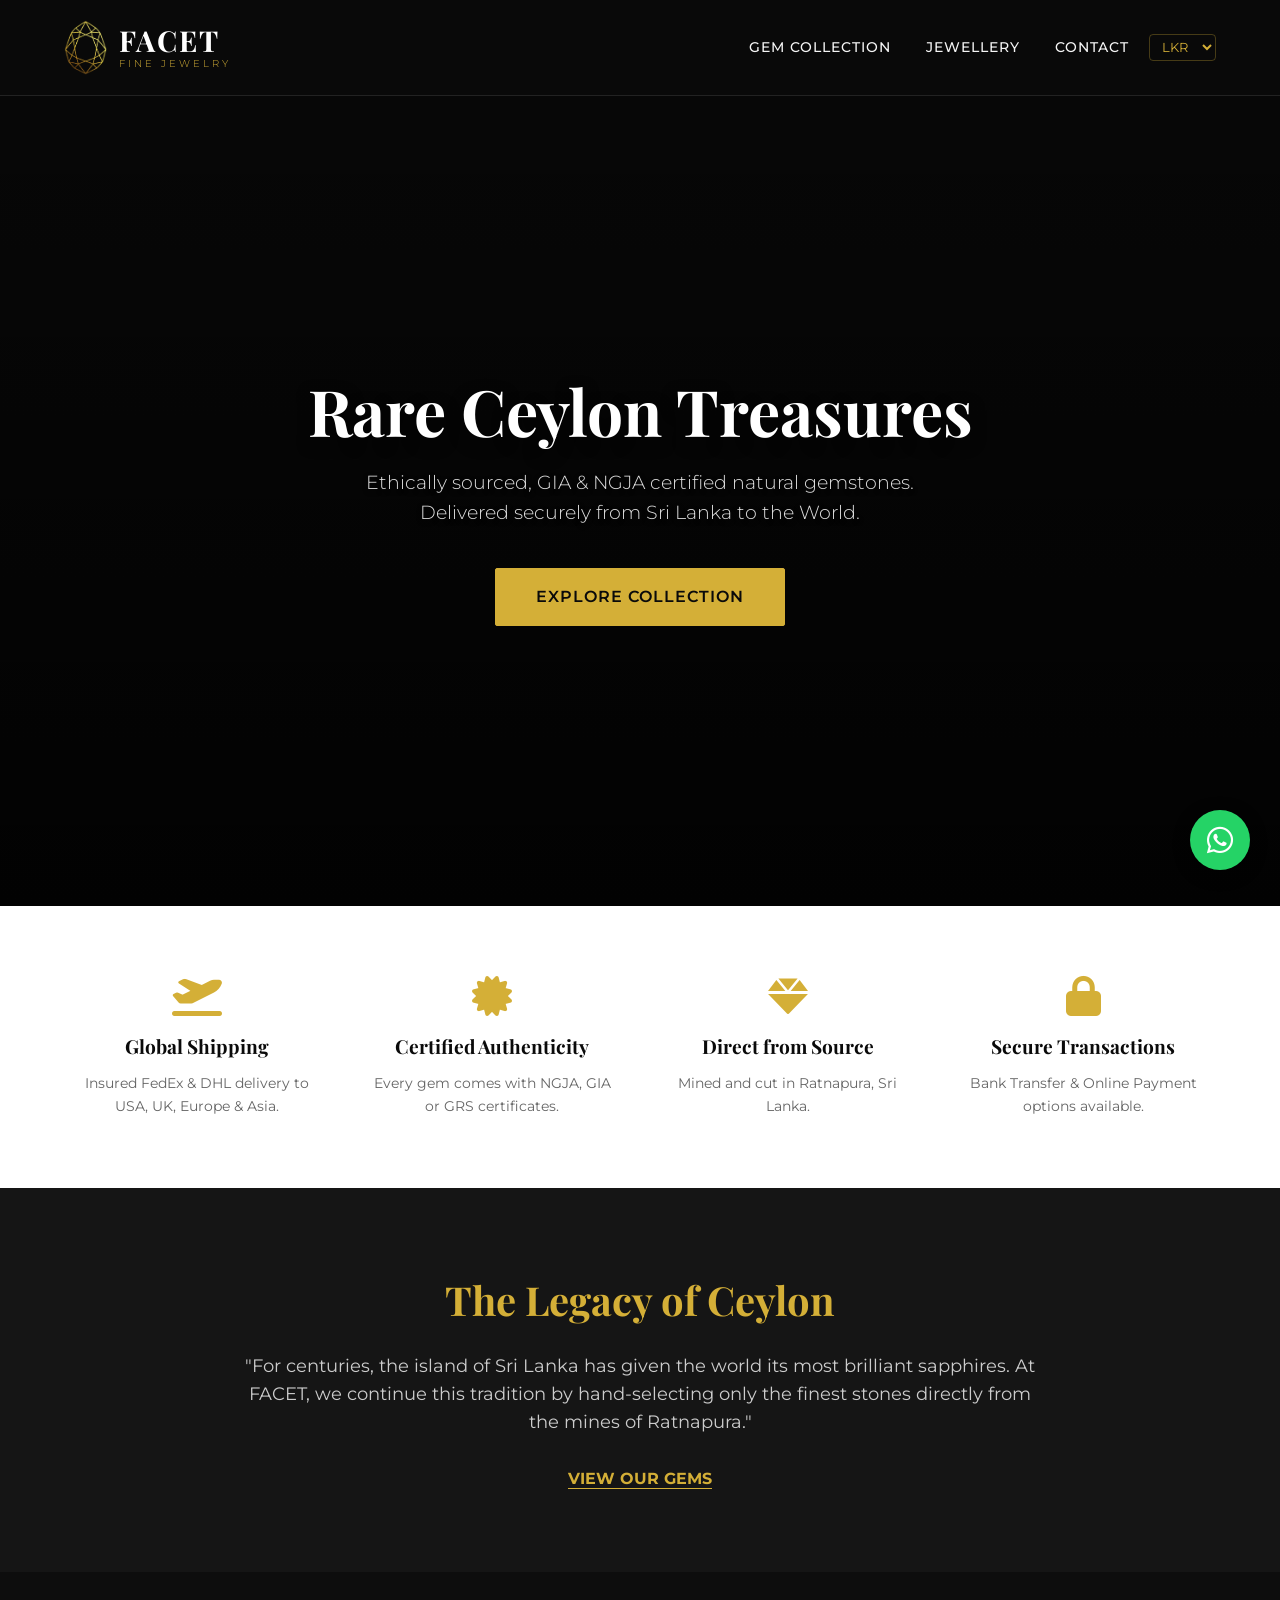
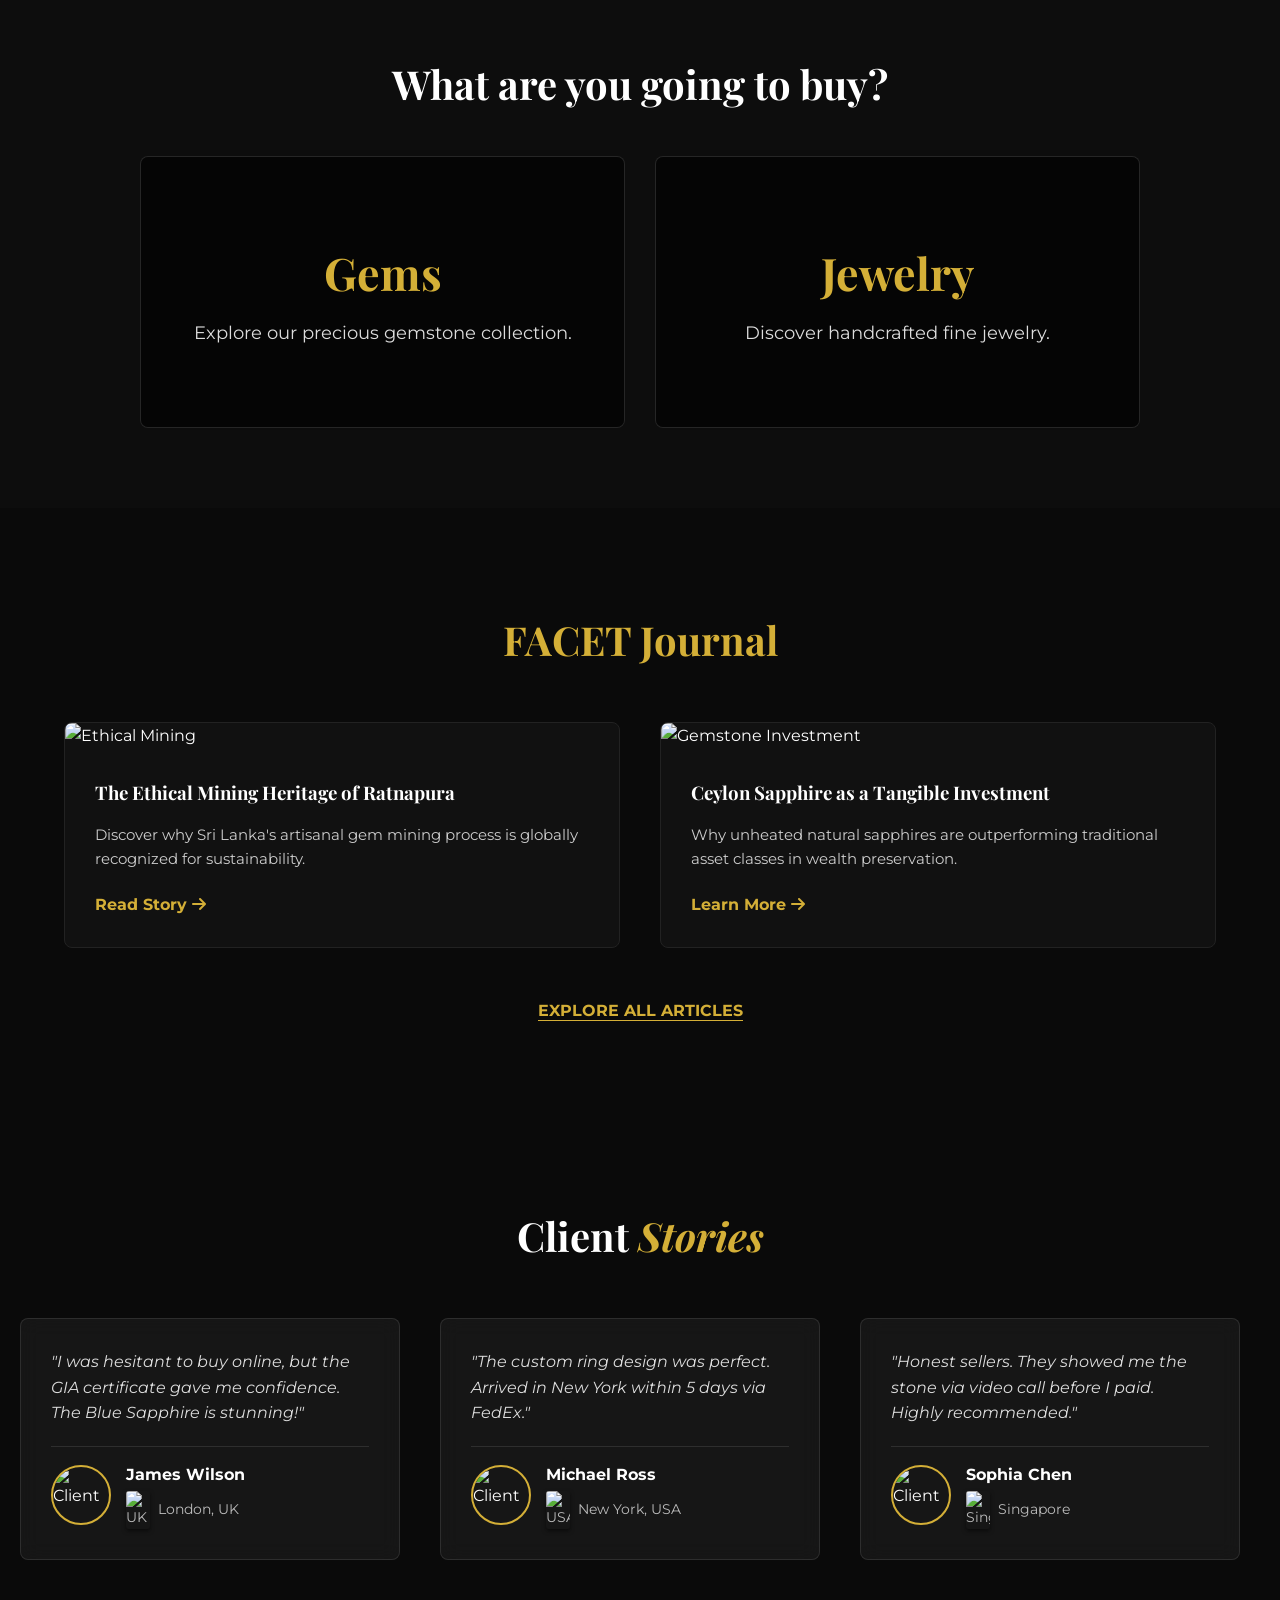
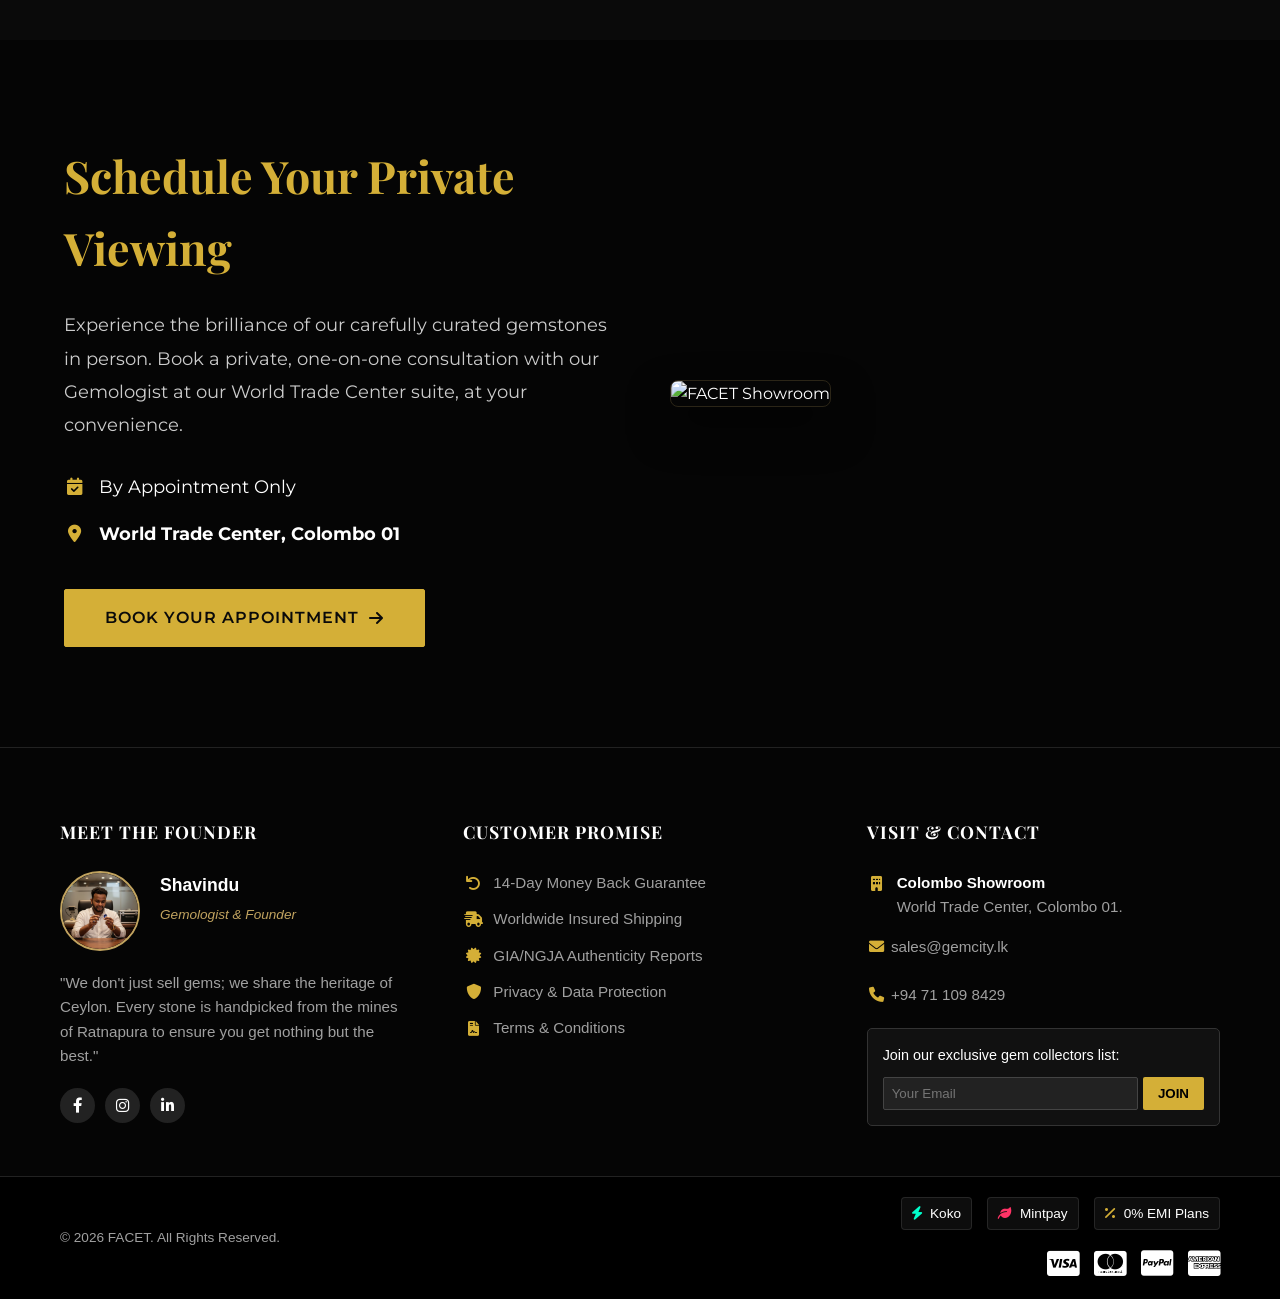
==== commit 321044a1: "Add files via upload" ====
--- a/index.html
+++ b/index.html
@@ -1,191 +1,827 @@
 <!DOCTYPE html>
 <html lang="en">
+
 <head>
     <meta charset="UTF-8">
     <meta name="viewport" content="width=device-width, initial-scale=1.0">
-    <title>Gem City | Luxury Ceylon Gems & Global Shipping</title>
-    <meta name="description" content="Premium Ceylon Gems from Ratnapura. Worldwide FedEx shipping, NGJA certified sapphires and rubies.">
-    
+    <title>FACET | Luxury Ceylon Gems & Global Shipping</title>
+    <meta name="title" content="FACET | Luxury Ceylon Gems & Global Shipping">
+    <meta name="description"
+        content="FACET offers the world's finest Ceylon Sapphires, Rubies, and custom fine jewelry. Ethical mining, global insured shipping, and GIA certification.">
+    <meta property="og:type" content="website">
+    <meta property="og:url" content="https://gemcity.lk/">
+    <meta property="og:title" content="FACET | Luxury Ceylon Gems & Global Shipping">
+    <meta property="og:description"
+        content="Discover rare Ceylon gemstones and handcrafted luxury jewelry. Ethically sourced, globally delivered.">
+    <meta property="og:image" content="https://gemcity.lk/images/ui/hero1.jpg">
+    <link rel="icon" href="images/logoicon/faviconfacet.png" type="image/png">
     <link rel="stylesheet" href="https://cdnjs.cloudflare.com/ajax/libs/font-awesome/6.0.0/css/all.min.css">
-    <link href="https://fonts.googleapis.com/css2?family=Playfair+Display:wght@400;700&family=Inter:wght@300;400;500;600&display=swap" rel="stylesheet">
-    
-    <style>
-        :root { 
-            --primary: #c1a35f; /* Luxury Gold */
+    <link
+        href="https://fonts.googleapis.com/css2?family=Playfair+Display:wght@400;700&family=Montserrat:wght@300;400;500;600&display=swap"
+        rel="stylesheet">
+    <link rel="stylesheet" href="style.css">
+
+    <!-- Task 3: JSON-LD LocalBusiness Schema -->
+    <script type="application/ld+json">
+    {
+      "@context": "https://schema.org",
+      "@type": "JewelryStore",
+      "name": "FACET",
+      "url": "https://gemcity.lk/",
+      "logo": "https://gemcity.lk/images/ui/hero1.jpg",
+      "image": "https://gemcity.lk/images/ui/hero1.jpg",
+      "description": "Premium Ceylon Gems from Ratnapura. Worldwide FedEx shipping, GIA & NGJA certified sapphires and rubies.",
+      "telephone": "+94711098429",
+      "email": "sales@gemcity.lk",
+      "address": {
+        "@type": "PostalAddress",
+        "streetAddress": "World Trade Center",
+        "addressLocality": "Colombo 01",
+        "addressCountry": "LK"
+      },
+      "hasOfferCatalog": {
+        "@type": "OfferCatalog",
+        "name": "Ceylon Gems & Jewellery"
+      },
+      "brand": {
+        "@type": "Brand",
+        "name": "FACET"
+      },
+      "hasCertification": [
+        { "@type": "Certification", "name": "GIA" },
+        { "@type": "Certification", "name": "NGJA" }
+      ],
+      "sameAs": [
+        "https://www.facebook.com/gemcity",
+        "https://www.instagram.com/gemcity"
+      ]
+    }
+    </script>
+
+    <!-- STYLES MOVED TO style.css -->
+    <!--<style>
+        :root {
+            --primary: #c1a35f;
+            /* Luxury Gold */
             --primary-dark: #a3863d;
-            --dark: #0a0a0a; 
+            --dark: #0a0a0a;
             --dark-gray: #1a1a1a;
-            --light: #f5f5f5; 
-            --white: #ffffff; 
+            --light: #f5f5f5;
+            --white: #ffffff;
             --text-gray: #b3b3b3;
         }
-        
-        * { box-sizing: border-box; margin: 0; padding: 0; }
-        body { font-family: 'Inter', sans-serif; background: var(--dark); color: var(--white); line-height: 1.6; overflow-x: hidden; }
+
+        * {
+            box-sizing: border-box;
+            margin: 0;
+            padding: 0;
+        }
+
+        body {
+            font-family: 'Inter', sans-serif;
+            background: var(--dark);
+            color: var(--white);
+            line-height: 1.6;
+            overflow-x: hidden;
+        }
 
         /* --- NAVIGATION --- */
         nav {
-            background: rgba(10, 10, 10, 0.95); padding: 20px 5%;
-            display: flex; justify-content: space-between; align-items: center;
-            position: sticky; top: 0; z-index: 1000; 
-            border-bottom: 1px solid rgba(255,255,255,0.1);
+            background: rgba(10, 10, 10, 0.95);
+            padding: 20px 5%;
+            display: flex;
+            justify-content: space-between;
+            align-items: center;
+            position: sticky;
+            top: 0;
+            z-index: 1000;
+            border-bottom: 1px solid rgba(255, 255, 255, 0.1);
             backdrop-filter: blur(10px);
         }
-        .nav-logo { font-family: 'Playfair Display', serif; font-size: 1.8rem; font-weight: 700; color: var(--white); text-decoration: none; display: flex; align-items: center; gap: 10px; letter-spacing: 1px; }
-        .nav-logo span { color: var(--primary); }
-        .nav-links { display: flex; list-style: none; }
-        .nav-links li { margin-left: 35px; }
-        .nav-links a { text-decoration: none; color: var(--light); font-weight: 500; transition: 0.3s; font-size: 0.9rem; text-transform: uppercase; letter-spacing: 1px; }
-        .nav-links a:hover { color: var(--primary); }
+
+        .nav-logo {
+            font-family: 'Playfair Display', serif;
+            font-size: 1.8rem;
+            font-weight: 700;
+            color: var(--white);
+            text-decoration: none;
+            display: flex;
+            align-items: center;
+            gap: 10px;
+            letter-spacing: 1px;
+        }
+
+        .nav-logo span {
+            color: var(--primary);
+        }
+
+        .nav-links {
+            display: flex;
+            list-style: none;
+        }
+
+        .nav-links li {
+            margin-left: 35px;
+        }
+
+        .nav-links a {
+            text-decoration: none;
+            color: var(--light);
+            font-weight: 500;
+            transition: 0.3s;
+            font-size: 0.9rem;
+            text-transform: uppercase;
+            letter-spacing: 1px;
+        }
+
+        .nav-links a:hover {
+            color: var(--primary);
+        }
 
         /* --- HERO SECTION (Cinematic Video-Like Effect) --- */
-        .hero { height: 90vh; position: relative; display: flex; align-items: center; justify-content: center; text-align: center; color: white; overflow: hidden; }
-        .hero-slider { position: absolute; width: 100%; height: 100%; z-index: -1; }
-        
-        .hero-slide { 
-            position: absolute; width: 100%; height: 100%; 
-            background-size: cover; background-position: center; 
-            opacity: 0; 
-            transform: scale(1); /* Start normal size */
+        .hero {
+            height: 90vh;
+            position: relative;
+            display: flex;
+            align-items: center;
+            justify-content: center;
+            text-align: center;
+            color: white;
+            overflow: hidden;
+        }
+
+        .hero-slider {
+            position: absolute;
+            width: 100%;
+            height: 100%;
+            z-index: -1;
+        }
+
+        .hero-slide {
+            position: absolute;
+            width: 100%;
+            height: 100%;
+            background-size: cover;
+            background-position: center;
+            background-attachment: fixed;
+            opacity: 0;
+            transform: scale(1);
+            /* Start normal size */
             /* This transition creates the smooth video-like effect */
-            transition: opacity 2s ease-in-out, transform 10s linear; 
-        }
-        .hero1 { background-image: url('images/hero1.jpg'); }
-        .hero2 { background-image: url('images/hero2.jpg'); }
-        .hero3 { background-image: url('images/hero3.jpg'); }
-        
-        .hero-slide.active { 
-            opacity: 1; 
-            transform: scale(1.15); /* Slowly zooms in while active */
-        }
-        
-        .hero-overlay { position: absolute; width: 100%; height: 100%; background: linear-gradient(to bottom, rgba(0,0,0,0.3), rgba(0,0,0,0.8)); }
-
-        .hero-content { z-index: 2; padding: 20px; }
-        .hero-content h1 { font-family: 'Playfair Display', serif; font-size: clamp(3rem, 5vw, 5rem); margin-bottom: 20px; line-height: 1.1; text-shadow: 0 5px 15px rgba(0,0,0,0.5); }
-        .hero-content p { font-size: 1.2rem; margin-bottom: 40px; max-width: 700px; margin-inline: auto; color: #ddd; font-weight: 300; text-shadow: 0 2px 5px rgba(0,0,0,0.5); }
-
-        .btn-luxury { background: var(--primary); color: var(--dark); padding: 15px 40px; text-decoration: none; font-weight: 600; border-radius: 2px; transition: 0.3s; display: inline-block; text-transform: uppercase; letter-spacing: 1px; border: 1px solid var(--primary); }
-        .btn-luxury:hover { background: transparent; color: var(--primary); }
+            transition: opacity 2s ease-in-out, transform 10s linear;
+        }
+
+        .hero1 {
+            background-image: url('images/ui/hero1.jpg');
+        }
+
+        .hero2 {
+            background-image: url('images/ui/hero2.jpg');
+        }
+
+        .hero3 {
+            background-image: url('images/ui/hero3.jpg');
+        }
+
+        .hero-slide.active {
+            opacity: 1;
+            transform: scale(1.15);
+            /* Slowly zooms in while active */
+        }
+
+        .hero-overlay {
+            position: absolute;
+            width: 100%;
+            height: 100%;
+            background: linear-gradient(to bottom, rgba(0, 0, 0, 0.3), rgba(0, 0, 0, 0.8));
+        }
+
+        .hero-content {
+            z-index: 2;
+            padding: 20px;
+        }
+
+        .hero-content h1 {
+            font-family: 'Playfair Display', serif;
+            font-size: clamp(3rem, 5vw, 5rem);
+            margin-bottom: 20px;
+            line-height: 1.1;
+            text-shadow: 0 5px 15px rgba(0, 0, 0, 0.5);
+        }
+
+        .hero-content p {
+            font-size: 1.2rem;
+            margin-bottom: 40px;
+            max-width: 700px;
+            margin-inline: auto;
+            color: #ddd;
+            font-weight: 300;
+            text-shadow: 0 2px 5px rgba(0, 0, 0, 0.5);
+        }
+
+        .btn-luxury {
+            background: var(--primary);
+            color: var(--dark);
+            padding: 15px 40px;
+            text-decoration: none;
+            font-weight: 600;
+            border-radius: 2px;
+            transition: 0.3s;
+            display: inline-block;
+            text-transform: uppercase;
+            letter-spacing: 1px;
+            border: 1px solid var(--primary);
+        }
+
+        .btn-luxury:hover {
+            background: transparent;
+            color: var(--primary);
+        }
 
         /* --- TRUST BADGES --- */
-        .trust-section { background: var(--white); color: var(--dark); padding: 60px 5%; }
-        .trust-grid { display: grid; grid-template-columns: repeat(auto-fit, minmax(200px, 1fr)); gap: 30px; max-width: 1200px; margin: auto; text-align: center; }
-        .trust-item i { font-size: 2.5rem; color: var(--primary); margin-bottom: 15px; }
-        .trust-item h3 { font-family: 'Playfair Display', serif; font-size: 1.2rem; margin-bottom: 10px; }
-        .trust-item p { font-size: 0.9rem; color: #666; }
+        .trust-section {
+            background: var(--white);
+            color: var(--dark);
+            padding: 60px 5%;
+        }
+
+        .trust-grid {
+            display: grid;
+            grid-template-columns: repeat(auto-fit, minmax(200px, 1fr));
+            gap: 30px;
+            max-width: 1200px;
+            margin: auto;
+            text-align: center;
+        }
+
+        .trust-item {
+            transition: transform 0.3s ease;
+            padding: 10px;
+            cursor: pointer;
+        }
+
+        .trust-item:hover {
+            transform: translateY(-10px);
+        }
+
+        .trust-item i {
+            font-size: 2.5rem;
+            color: var(--primary);
+            margin-bottom: 15px;
+        }
+
+        .trust-item h3 {
+            font-family: 'Playfair Display', serif;
+            font-size: 1.2rem;
+            margin-bottom: 10px;
+        }
+
+        .trust-item p {
+            font-size: 0.9rem;
+            color: #666;
+        }
 
         /* --- HERITAGE SECTION --- */
-        .heritage-section { padding: 80px 5%; text-align: center; background: var(--dark-gray); }
-        .heritage-content { max-width: 800px; margin: auto; }
-        .heritage-content h2 { font-family: 'Playfair Display', serif; color: var(--primary); font-size: 2.5rem; margin-bottom: 20px; }
-        .heritage-content p { color: #ccc; margin-bottom: 30px; font-size: 1.1rem; }
+        .heritage-section {
+            padding: 80px 5%;
+            text-align: center;
+            background: var(--dark-gray);
+        }
+
+        .heritage-content {
+            max-width: 800px;
+            margin: auto;
+        }
+
+        .heritage-content h2 {
+            font-family: 'Playfair Display', serif;
+            color: var(--primary);
+            font-size: 2.5rem;
+            margin-bottom: 20px;
+        }
+
+        .heritage-content p {
+            color: #ccc;
+            margin-bottom: 30px;
+            font-size: 1.1rem;
+        }
+
+        /* --- CHOICE SECTION --- */
+        .choice-section {
+            padding: 80px 5%;
+            text-align: center;
+            background: #0d0d0d;
+        }
+
+        .choice-section h2 {
+            font-family: 'Playfair Display', serif;
+            font-size: 2.5rem;
+            margin-bottom: 40px;
+            color: var(--white);
+        }
+
+        .choice-container {
+            display: flex;
+            gap: 30px;
+            justify-content: center;
+            max-width: 1000px;
+            margin: auto;
+            flex-wrap: wrap;
+        }
+
+        .choice-card {
+            flex: 1;
+            min-width: 300px;
+            padding: 80px 20px;
+            text-decoration: none;
+            border-radius: 8px;
+            color: white;
+            position: relative;
+            overflow: hidden;
+            display: flex;
+            flex-direction: column;
+            align-items: center;
+            justify-content: center;
+            border: 1px solid rgba(255, 255, 255, 0.1);
+            transition: 0.4s ease;
+            background-size: cover;
+            background-position: center;
+        }
+
+        .choice-card::before {
+            content: '';
+            position: absolute;
+            top: 0;
+            left: 0;
+            width: 100%;
+            height: 100%;
+            background: rgba(0, 0, 0, 0.6);
+            z-index: 1;
+            transition: 0.4s ease;
+        }
+
+        .choice-card:hover::before {
+            background: rgba(0, 0, 0, 0.3);
+        }
+
+        .choice-card:hover {
+            transform: translateY(-10px);
+            box-shadow: 0 15px 40px rgba(193, 163, 95, 0.2);
+            border-color: var(--primary);
+        }
+
+        .choice-card h3 {
+            position: relative;
+            z-index: 2;
+            font-family: 'Playfair Display', serif;
+            font-size: 2.8rem;
+            margin-bottom: 10px;
+            color: var(--primary);
+            transition: 0.3s;
+        }
+
+        .choice-card p {
+            position: relative;
+            z-index: 2;
+            font-size: 1.1rem;
+            color: #ddd;
+        }
+
+        .choice-card:hover h3 {
+            color: var(--white);
+            text-shadow: 0 2px 10px rgba(0, 0, 0, 0.8);
+        }
+
+        .gem-bg {
+            background-image: url('images/ui/hero2.jpg');
+        }
+
+        .jewelry-bg {
+            background-image: url('images/ui/hero1.jpg');
+        }
 
         /* --- TESTIMONIALS (Updated for Better Photos) --- */
-        .testimonial-section { background: #000; padding: 80px 0; overflow: hidden; position: relative; }
-        .section-title { text-align: center; color: var(--white); margin-bottom: 50px; font-family: 'Playfair Display', serif; font-size: 2.5rem; }
-        .section-title span { color: var(--primary); font-style: italic; }
-
-        .slider-wrap { width: 100%; overflow: hidden; display: flex; }
-        .t-track { display: flex; width: max-content; animation: scroll 40s linear infinite; }
-        .slider-wrap:hover .t-track { animation-play-state: paused; }
+        .testimonial-section {
+            background: linear-gradient(rgba(0, 0, 0, 0.7), rgba(0, 0, 0, 0.9)), url('images/ui/mine-bg.jpg');
+            background-size: cover;
+            background-position: center;
+            background-attachment: fixed;
+            padding: 80px 0;
+            overflow: hidden;
+            position: relative;
+        }
+
+        .section-title {
+            text-align: center;
+            color: var(--white);
+            margin-bottom: 50px;
+            font-family: 'Playfair Display', serif;
+            font-size: 2.5rem;
+        }
+
+        .section-title span {
+            color: var(--primary);
+            font-style: italic;
+        }
+
+        .slider-wrap {
+            width: 100%;
+            overflow: hidden;
+            display: flex;
+        }
+
+        .t-track {
+            display: flex;
+            width: max-content;
+            animation: scroll 40s linear infinite;
+        }
+
+        .slider-wrap:hover .t-track {
+            animation-play-state: paused;
+        }
 
         @keyframes scroll {
-            0% { transform: translateX(0); }
-            100% { transform: translateX(-50%); } 
+            0% {
+                transform: translateX(0);
+            }
+
+            100% {
+                transform: translateX(-50%);
+            }
         }
 
         .glass-card {
             background: rgba(255, 255, 255, 0.05);
             backdrop-filter: blur(10px);
             border: 1px solid rgba(255, 255, 255, 0.1);
-            border-radius: 8px; padding: 30px; width: 380px; margin: 0 20px; flex-shrink: 0;
-            display: flex; flex-direction: column; justify-content: space-between;
-        }
-        
-        .glass-card p { font-style: italic; color: #ddd; font-size: 1rem; margin-bottom: 20px; line-height: 1.6; }
+            border-radius: 8px;
+            padding: 30px;
+            width: 380px;
+            margin: 0 20px;
+            flex-shrink: 0;
+            display: flex;
+            flex-direction: column;
+            justify-content: space-between;
+        }
+
+        .glass-card p {
+            font-style: italic;
+            color: #ddd;
+            font-size: 1rem;
+            margin-bottom: 20px;
+            line-height: 1.6;
+        }
 
         /* Client Info Styling - Updated */
-        .client-info { display: flex; align-items: center; gap: 15px; border-top: 1px solid rgba(255,255,255,0.1); padding-top: 15px; }
-        
+        .client-info {
+            display: flex;
+            align-items: center;
+            gap: 15px;
+            border-top: 1px solid rgba(255, 255, 255, 0.1);
+            padding-top: 15px;
+        }
+
         /* Big Customer Photo */
-        .client-img { 
-            width: 60px; height: 60px; 
-            border-radius: 50%; object-fit: cover; 
-            border: 2px solid var(--primary); 
-        }
-
-        .client-details h4 { color: var(--white); font-size: 1rem; margin-bottom: 4px; }
-        
+        .client-img {
+            width: 60px;
+            height: 60px;
+            border-radius: 50%;
+            object-fit: cover;
+            border: 2px solid var(--primary);
+        }
+
+        .client-details h4 {
+            color: var(--white);
+            font-size: 1rem;
+            margin-bottom: 4px;
+        }
+
         /* Small & Sharp Flag */
-        .country-info { display: flex; align-items: center; gap: 8px; font-size: 0.85rem; color: #bbb; }
-        .flag-icon { width: 24px; height: auto; border-radius: 3px; box-shadow: 0 2px 4px rgba(0,0,0,0.5); }
+        .country-info {
+            display: flex;
+            align-items: center;
+            gap: 8px;
+            font-size: 0.85rem;
+            color: #bbb;
+        }
+
+        .flag-icon {
+            width: 24px;
+            height: auto;
+            border-radius: 3px;
+            box-shadow: 0 2px 4px rgba(0, 0, 0, 0.5);
+        }
 
 
         /* --- FOOTER STYLES --- */
-        footer { background: #050505; color: #a0a0a0; padding-top: 70px; border-top: 1px solid #222; font-family: 'Inter', sans-serif; font-size: 0.95rem; }
-        .footer-grid { max-width: 1200px; margin: auto; padding: 0 20px; display: grid; grid-template-columns: repeat(auto-fit, minmax(300px, 1fr)); gap: 50px; padding-bottom: 50px; }
-        .footer-heading { color: #fff; font-family: 'Playfair Display', serif; letter-spacing: 1px; margin-bottom: 25px; text-transform: uppercase; font-size: 1.1rem; }
-        .footer-link { color: #a0a0a0; text-decoration: none; display: flex; align-items: center; gap: 10px; transition: 0.3s; margin-bottom: 12px; }
-        .footer-link:hover { color: var(--primary); transform: translateX(5px); }
-        .footer-icon { color: var(--primary); width: 20px; text-align: center; }
+        footer {
+            background: #050505;
+            color: #a0a0a0;
+            padding-top: 70px;
+            border-top: 1px solid #222;
+            font-family: 'Inter', sans-serif;
+            font-size: 0.95rem;
+        }
+
+        .footer-grid {
+            max-width: 1200px;
+            margin: auto;
+            padding: 0 20px;
+            display: grid;
+            grid-template-columns: repeat(auto-fit, minmax(300px, 1fr));
+            gap: 50px;
+            padding-bottom: 50px;
+        }
+
+        .footer-heading {
+            color: #fff;
+            font-family: 'Playfair Display', serif;
+            letter-spacing: 1px;
+            margin-bottom: 25px;
+            text-transform: uppercase;
+            font-size: 1.1rem;
+        }
+
+        .footer-link {
+            color: #a0a0a0;
+            text-decoration: none;
+            display: flex;
+            align-items: center;
+            gap: 10px;
+            transition: 0.3s;
+            margin-bottom: 12px;
+        }
+
+        .footer-link:hover {
+            color: var(--primary);
+            transform: translateX(5px);
+        }
+
+        .footer-icon {
+            color: var(--primary);
+            width: 20px;
+            text-align: center;
+        }
 
         /* Floating WhatsApp */
-        .whatsapp-float { position: fixed; bottom: 30px; right: 30px; background: #25d366; color: white; width: 60px; height: 60px; border-radius: 50%; display: flex; align-items: center; justify-content: center; font-size: 30px; z-index: 1000; box-shadow: 0 4px 15px rgba(0,0,0,0.5); transition: 0.3s; text-decoration: none; }
-        .whatsapp-float:hover { transform: scale(1.1); background: #128c7e; }
-
-        .founder-container { display: flex; gap: 20px; align-items: flex-start; margin-bottom: 20px; }
-        .founder-img { width: 80px; height: 80px; border-radius: 50%; object-fit: cover; border: 2px solid #c1a35f; }
-        .founder-info h5 { color: #fff; font-size: 1.1rem; margin-bottom: 5px; }
-        .founder-info p { font-size: 0.85rem; color: #c1a35f; font-style: italic; }
-        .social-links { display: flex; gap: 10px; }
-        .social-link { width: 35px; height: 35px; background: #222; color: #fff; display: flex; align-items: center; justify-content: center; border-radius: 50%; text-decoration: none; transition: 0.3s; }
-        .social-link:hover { background: var(--primary); color: #000; }
-        .promise-links { display: flex; flex-direction: column; }
-        .contact-item { margin-bottom: 15px; display: flex; gap: 10px; }
-        .contact-item i { margin-top: 5px; }
-        .newsletter-box { background: #111; padding: 15px; border-radius: 5px; border: 1px solid #333; }
-        .newsletter-box p { color: #fff; margin-bottom: 10px; font-size: 0.9rem; }
-        .newsletter-form { display: flex; gap: 5px; }
-        .footer-contact-info { margin-bottom: 20px; }
-        .newsletter-form input { background: #222; border: 1px solid #444; padding: 8px; color: #fff; width: 100%; border-radius: 2px; outline: none; }
-        .newsletter-form button { background: var(--primary); color: #000; border: none; padding: 8px 15px; font-weight: bold; cursor: pointer; border-radius: 2px; }
-        .footer-bottom { border-top: 1px solid #222; background: #000; padding: 20px 0; }
-        .footer-bottom-content { max-width: 1200px; margin: auto; padding: 0 20px; text-align: center; display: flex; flex-wrap: wrap; justify-content: space-between; align-items: center; gap: 15px; }
-        .footer-bottom-content p { font-size: 0.85rem; }
-        .payment-icons { font-size: 1.8rem; display: flex; gap: 15px; opacity: 0.7; }
-        .payment-icons i { color: #fff; }
+        .whatsapp-float {
+            position: fixed;
+            bottom: 30px;
+            right: 30px;
+            background: #25d366;
+            color: white;
+            width: 60px;
+            height: 60px;
+            border-radius: 50%;
+            display: flex;
+            align-items: center;
+            justify-content: center;
+            font-size: 30px;
+            z-index: 1000;
+            box-shadow: 0 4px 15px rgba(0, 0, 0, 0.5);
+            transition: 0.3s;
+            text-decoration: none;
+        }
+
+        .whatsapp-float:hover {
+            transform: scale(1.1);
+            background: #128c7e;
+        }
+
+        .founder-container {
+            display: flex;
+            gap: 20px;
+            align-items: flex-start;
+            margin-bottom: 20px;
+        }
+
+        .founder-img {
+            width: 80px;
+            height: 80px;
+            border-radius: 50%;
+            object-fit: cover;
+            border: 2px solid #c1a35f;
+        }
+
+        .founder-info h5 {
+            color: #fff;
+            font-size: 1.1rem;
+            margin-bottom: 5px;
+        }
+
+        .founder-info p {
+            font-size: 0.85rem;
+            color: #c1a35f;
+            font-style: italic;
+        }
+
+        .social-links {
+            display: flex;
+            gap: 10px;
+        }
+
+        .social-link {
+            width: 35px;
+            height: 35px;
+            background: #222;
+            color: #fff;
+            display: flex;
+            align-items: center;
+            justify-content: center;
+            border-radius: 50%;
+            text-decoration: none;
+            transition: 0.3s;
+        }
+
+        .social-link:hover {
+            background: var(--primary);
+            color: #000;
+        }
+
+        .promise-links {
+            display: flex;
+            flex-direction: column;
+        }
+
+        .contact-item {
+            margin-bottom: 15px;
+            display: flex;
+            gap: 10px;
+        }
+
+        .contact-item i {
+            margin-top: 5px;
+        }
+
+        .newsletter-box {
+            background: #111;
+            padding: 15px;
+            border-radius: 5px;
+            border: 1px solid #333;
+        }
+
+        .newsletter-box p {
+            color: #fff;
+            margin-bottom: 10px;
+            font-size: 0.9rem;
+        }
+
+        .newsletter-form {
+            display: flex;
+            gap: 5px;
+        }
+
+        .footer-contact-info {
+            margin-bottom: 20px;
+        }
+
+        .newsletter-form input {
+            background: #222;
+            border: 1px solid #444;
+            padding: 8px;
+            color: #fff;
+            width: 100%;
+            border-radius: 2px;
+            outline: none;
+        }
+
+        .newsletter-form button {
+            background: var(--primary);
+            color: #000;
+            border: none;
+            padding: 8px 15px;
+            font-weight: bold;
+            cursor: pointer;
+            border-radius: 2px;
+        }
+
+        .footer-bottom {
+            border-top: 1px solid #222;
+            background: #000;
+            padding: 20px 0;
+        }
+
+        .footer-bottom-content {
+            max-width: 1200px;
+            margin: auto;
+            padding: 0 20px;
+            text-align: center;
+            display: flex;
+            flex-wrap: wrap;
+            justify-content: space-between;
+            align-items: center;
+            gap: 15px;
+        }
+
+        .footer-bottom-content p {
+            font-size: 0.85rem;
+        }
+
+        .payment-icons {
+            font-size: 1.8rem;
+            display: flex;
+            gap: 15px;
+            opacity: 0.7;
+        }
+
+        .payment-icons i {
+            color: #fff;
+        }
+
+        .menu-toggle {
+            display: none;
+            color: white;
+            font-size: 1.5rem;
+            cursor: pointer;
+            transition: 0.3s;
+        }
+
+        .menu-toggle:hover {
+            color: var(--primary);
+        }
 
         @media (max-width: 768px) {
-            .nav-links { display: none; }
-            .hero-content h1 { font-size: 2.5rem; }
-            .trust-grid { grid-template-columns: 1fr 1fr; }
-        }
+            .nav-links {
+                display: none;
+                flex-direction: column;
+                position: absolute;
+                top: 100%;
+                right: 0;
+                width: 100%;
+                background: rgba(10, 10, 10, 0.98);
+                padding: 20px 0;
+                text-align: center;
+                border-bottom: 1px solid rgba(255, 255, 255, 0.1);
+                box-shadow: 0 10px 30px rgba(0, 0, 0, 0.5);
+            }
+
+            .nav-links.active {
+                display: flex;
+            }
+
+            .nav-links li {
+                margin: 15px 0;
+            }
+
+            .menu-toggle {
+                display: block;
+            }
+
+            .hero-content h1 {
+                font-size: 2.5rem;
+            }
+
+            .trust-grid {
+                grid-template-columns: 1fr 1fr;
+            }
+        }
+
         .showroom-title {
             color: #fff;
         }
+
         .founder-quote {
             line-height: 1.6;
             margin-bottom: 20px;
         }
+
         .heritage-link {
             color: var(--primary);
             text-decoration: none;
             font-weight: bold;
             border-bottom: 1px solid var(--primary);
         }
-    </style>
+    </style>-->
 </head>
+
 <body>
 
     <nav>
-        <a href="index.html" class="nav-logo"><i class="far fa-gem"></i> GEM <span>CITY</span></a>
-        <ul class="nav-links">
-            <li><a href="all-gems.html">Gems</a></li>
+        <a href="index.html" class="nav-logo"
+            style="display: flex; align-items: center; gap: 12px; text-decoration: none;">
+            <img src="images/logoicon/webpro.png" alt="FACET Logo" style="height:55px;width:auto;">
+            <div style="display: flex; flex-direction: column; line-height: 1;">
+                <span
+                    style="font-family: 'Playfair Display', serif; font-size: 1.8rem; font-weight: 700; color: #fff; letter-spacing: 2px;">FACET</span>
+                <span
+                    style="font-family: 'Montserrat', sans-serif; font-size: 0.65rem; font-weight: 300; color: #D4AF37; letter-spacing: 3px; margin-top: 4px;">FINE
+                    JEWELRY</span>
+            </div>
+        </a>
+        <ul class="nav-links" id="nav-links">
+            <li><a href="all-gems.html">Gem Collection</a></li>
             <li><a href="jewellery.html">Jewellery</a></li>
-            <!--li><a href="#certification">Certifications</a></li-->
-            <li><a href="#contact">Contact</a></li>
+            <li><a href="contact.html">Contact</a></li>
+            <li class="currency-selector-container" style="margin-left: 20px; display: flex; align-items: center;">
+                <select id="currency-selector"
+                    style="background: transparent; color: var(--primary); border: 1px solid rgba(212, 175, 55, 0.3); padding: 4px 8px; border-radius: 4px; font-family: 'Montserrat', sans-serif; font-size: 0.8rem; cursor: pointer; outline: none;">
+                    <option value="LKR">LKR</option>
+                    <option value="USD">USD</option>
+                    <option value="GBP">GBP</option>
+                </select>
+            </li>
         </ul>
+        <div class="menu-toggle" id="mobile-menu"><i class="fas fa-bars"></i></div>
     </nav>
 
     <header class="hero">
@@ -197,7 +833,8 @@
         <div class="hero-overlay"></div>
         <div class="hero-content">
             <h1>Rare Ceylon Treasures</h1>
-            <p>Ethically sourced, GIA & NGJA certified natural gemstones. <br>Delivered securely from Sri Lanka to the World.</p>
+            <p>Ethically sourced, GIA & NGJA certified natural gemstones. <br>Delivered securely from Sri Lanka to the
+                World.</p>
             <a href="all-gems.html" class="btn-luxury">Explore Collection</a>
         </div>
     </header>
@@ -230,25 +867,83 @@
     <section class="heritage-section">
         <div class="heritage-content">
             <h2>The Legacy of Ceylon</h2>
-            <p>"For centuries, the island of Sri Lanka has given the world its most brilliant sapphires. At Gem City, we continue this tradition by hand-selecting only the finest stones directly from the mines of Ratnapura."</p>
+            <p>"For centuries, the island of Sri Lanka has given the world its most brilliant sapphires. At FACET, we
+                continue this tradition by hand-selecting only the finest stones directly from the mines of Ratnapura."
+            </p>
             <a href="all-gems.html" class="heritage-link">VIEW OUR GEMS</a>
         </div>
     </section>
 
+    <section class="choice-section">
+        <h2>What are you going to buy?</h2>
+        <div class="choice-container">
+            <a href="all-gems.html" class="choice-card gem-bg">
+                <h3>Gems</h3>
+                <p>Explore our precious gemstone collection.</p>
+            </a>
+            <a href="jewellery.html" class="choice-card jewelry-bg">
+                <h3>Jewelry</h3>
+                <p>Discover handcrafted fine jewelry.</p>
+            </a>
+        </div>
+    </section>
+
+    <section class="journal-section" style="padding: 100px 5%; background: var(--dark);">
+        <div style="max-width: 1200px; margin: auto; text-align: center;">
+            <h2
+                style="font-family: 'Playfair Display', serif; font-size: 2.5rem; color: var(--primary); margin-bottom: 50px;">
+                FACET Journal</h2>
+            <div style="display: grid; grid-template-columns: repeat(auto-fit, minmax(300px, 1fr)); gap: 40px;">
+                <article
+                    style="background: #111; border: 1px solid #222; border-radius: 8px; overflow: hidden; transition: 0.3s; text-align: left;">
+                    <img src="images/ui/hero2.jpg" alt="Ethical Mining"
+                        style="width: 100%; height: 250px; object-fit: cover;">
+                    <div style="padding: 30px;">
+                        <h3 style="font-family: 'Playfair Display', serif; margin-bottom: 15px; color: #fff;">The
+                            Ethical Mining Heritage of Ratnapura</h3>
+                        <p style="color: #ccc; font-size: 0.95rem; margin-bottom: 20px;">Discover why Sri Lanka's
+                            artisanal gem mining process is globally recognized for sustainability.</p>
+                        <a href="article-ethical-mining.html"
+                            style="color: var(--primary); text-decoration: none; font-weight: bold;">Read Story <i
+                                class="fas fa-arrow-right"></i></a>
+                    </div>
+                </article>
+                <article
+                    style="background: #111; border: 1px solid #222; border-radius: 8px; overflow: hidden; transition: 0.3s; text-align: left;">
+                    <img src="images/ui/hero3.jpg" alt="Gemstone Investment"
+                        style="width: 100%; height: 250px; object-fit: cover;">
+                    <div style="padding: 30px;">
+                        <h3 style="font-family: 'Playfair Display', serif; margin-bottom: 15px; color: #fff;">Ceylon
+                            Sapphire as a Tangible Investment</h3>
+                        <p style="color: #ccc; font-size: 0.95rem; margin-bottom: 20px;">Why unheated natural sapphires
+                            are outperforming traditional asset classes in wealth preservation.</p>
+                        <a href="article-investment.html"
+                            style="color: var(--primary); text-decoration: none; font-weight: bold;">Learn More <i
+                                class="fas fa-arrow-right"></i></a>
+                    </div>
+                </article>
+            </div>
+            <div style="margin-top: 50px;">
+                <a href="blog.html" class="heritage-link">EXPLORE ALL ARTICLES</a>
+            </div>
+        </div>
+    </section>
+
     <section class="testimonial-section">
         <h2 class="section-title">Client <span>Stories</span></h2>
-        
+
         <div class="slider-wrap">
             <div class="t-track">
-                
+
                 <div class="glass-card">
-                    <p>"I was hesitant to buy online, but the GIA certificate gave me confidence. The Blue Sapphire is stunning!"</p>
+                    <p>"I was hesitant to buy online, but the GIA certificate gave me confidence. The Blue Sapphire is
+                        stunning!"</p>
                     <div class="client-info">
-                        <img src="images/client1.jpg" alt="Client" class="client-img">
+                        <img src="images/client1.jpg" alt="Client" class="client-img" loading="lazy">
                         <div class="client-details">
                             <h4>James Wilson</h4>
                             <div class="country-info">
-                                <img src="https://flagcdn.com/w80/gb.png" class="flag-icon" alt="UK">
+                                <img src="https://flagcdn.com/w80/gb.png" class="flag-icon" alt="UK" loading="lazy">
                                 <span>London, UK</span>
                             </div>
                         </div>
@@ -258,11 +953,11 @@
                 <div class="glass-card">
                     <p>"The custom ring design was perfect. Arrived in New York within 5 days via FedEx."</p>
                     <div class="client-info">
-                        <img src="images/client3.jpg" alt="Client" class="client-img">
+                        <img src="images/client3.jpg" alt="Client" class="client-img" loading="lazy">
                         <div class="client-details">
                             <h4>Michael Ross</h4>
                             <div class="country-info">
-                                <img src="https://flagcdn.com/w80/us.png" class="flag-icon" alt="USA">
+                                <img src="https://flagcdn.com/w80/us.png" class="flag-icon" alt="USA" loading="lazy">
                                 <span>New York, USA</span>
                             </div>
                         </div>
@@ -272,11 +967,12 @@
                 <div class="glass-card">
                     <p>"Honest sellers. They showed me the stone via video call before I paid. Highly recommended."</p>
                     <div class="client-info">
-                        <img src="images/client2.jpg" alt="Client" class="client-img">
+                        <img src="images/client2.jpg" alt="Client" class="client-img" loading="lazy">
                         <div class="client-details">
                             <h4>Sophia Chen</h4>
                             <div class="country-info">
-                                <img src="https://flagcdn.com/w80/sg.png" class="flag-icon" alt="Singapore">
+                                <img src="https://flagcdn.com/w80/sg.png" class="flag-icon" alt="Singapore"
+                                    loading="lazy">
                                 <span>Singapore</span>
                             </div>
                         </div>
@@ -286,11 +982,11 @@
                 <div class="glass-card">
                     <p>"Excellent packaging and communication. The Ruby I bought is a true treasure."</p>
                     <div class="client-info">
-                        <img src="images/client1.jpg" alt="Client" class="client-img">
+                        <img src="images/client1.jpg" alt="Client" class="client-img" loading="lazy">
                         <div class="client-details">
                             <h4>Ahmed Al-Fayed</h4>
                             <div class="country-info">
-                                <img src="https://flagcdn.com/w80/ae.png" class="flag-icon" alt="UAE">
+                                <img src="https://flagcdn.com/w80/ae.png" class="flag-icon" alt="UAE" loading="lazy">
                                 <span>Dubai, UAE</span>
                             </div>
                         </div>
@@ -298,13 +994,14 @@
                 </div>
 
                 <div class="glass-card">
-                    <p>"I was hesitant to buy online, but the GIA certificate gave me confidence. The Blue Sapphire is stunning!"</p>
+                    <p>"I was hesitant to buy online, but the GIA certificate gave me confidence. The Blue Sapphire is
+                        stunning!"</p>
                     <div class="client-info">
-                        <img src="images/client1.jpg" alt="Client" class="client-img">
+                        <img src="images/client1.jpg" alt="Client" class="client-img" loading="lazy">
                         <div class="client-details">
                             <h4>James Wilson</h4>
                             <div class="country-info">
-                                <img src="https://flagcdn.com/w80/gb.png" class="flag-icon" alt="UK">
+                                <img src="https://flagcdn.com/w80/gb.png" class="flag-icon" alt="UK" loading="lazy">
                                 <span>London, UK</span>
                             </div>
                         </div>
@@ -313,11 +1010,11 @@
                 <div class="glass-card">
                     <p>"The custom ring design was perfect. Arrived in New York within 5 days via FedEx."</p>
                     <div class="client-info">
-                        <img src="images/client3.jpg" alt="Client" class="client-img">
+                        <img src="images/client3.jpg" alt="Client" class="client-img" loading="lazy">
                         <div class="client-details">
                             <h4>Michael Ross</h4>
                             <div class="country-info">
-                                <img src="https://flagcdn.com/w80/us.png" class="flag-icon" alt="USA">
+                                <img src="https://flagcdn.com/w80/us.png" class="flag-icon" alt="USA" loading="lazy">
                                 <span>New York, USA</span>
                             </div>
                         </div>
@@ -326,11 +1023,12 @@
                 <div class="glass-card">
                     <p>"Honest sellers. They showed me the stone via video call before I paid. Highly recommended."</p>
                     <div class="client-info">
-                        <img src="images/client2.jpg" alt="Client" class="client-img">
+                        <img src="images/client2.jpg" alt="Client" class="client-img" loading="lazy">
                         <div class="client-details">
                             <h4>Sophia Chen</h4>
                             <div class="country-info">
-                                <img src="https://flagcdn.com/w80/sg.png" class="flag-icon" alt="Singapore">
+                                <img src="https://flagcdn.com/w80/sg.png" class="flag-icon" alt="Singapore"
+                                    loading="lazy">
                                 <span>Singapore</span>
                             </div>
                         </div>
@@ -341,45 +1039,91 @@
         </div>
     </section>
 
-    <footer>
+    <section class="showroom-section">
+        <div class="showroom-container">
+            <div class="showroom-text">
+                <h2
+                    style="font-family: 'Playfair Display', serif; font-size: 2.8rem; color: var(--primary); margin-bottom: 25px;">
+                    Schedule Your Private Viewing
+                </h2>
+                <p style="font-size: 1.15rem; color: #ccc; line-height: 1.8; margin-bottom: 30px;">
+                    Experience the brilliance of our carefully curated gemstones in person. Book a private, one-on-one
+                    consultation with our Gemologist at our World Trade Center suite, at your convenience.
+                </p>
+                <div class="showroom-details"
+                    style="margin-bottom: 40px; display: flex; flex-direction: column; gap: 15px;">
+                    <p
+                        style="display: flex; align-items: center; gap: 15px; font-size: 1.1rem; color: #fff; margin: 0;">
+                        <i class="fas fa-calendar-check"
+                            style="color: var(--primary); width: 20px; text-align: center;"></i>
+                        By Appointment Only
+                    </p>
+                    <p
+                        style="display: flex; align-items: center; gap: 15px; font-size: 1.1rem; color: #fff; margin: 0;">
+                        <i class="fas fa-map-marker-alt"
+                            style="color: var(--primary); width: 20px; text-align: center;"></i>
+                        <strong>World Trade Center, Colombo 01</strong>
+                    </p>
+                </div>
+                <a href="contact.html#inquiry-form" class="btn-luxury"
+                    style="display: inline-flex; align-items: center; gap: 10px;">
+                    BOOK YOUR APPOINTMENT <i class="fas fa-arrow-right"></i>
+                </a>
+            </div>
+            <div class="showroom-image">
+                <img src="images/ui/hero2.jpg" alt="FACET Showroom" loading="lazy">
+            </div>
+        </div>
+    </section>
+
+    <footer id="contact">
         <div class="footer-grid">
-            
+
             <div>
                 <h4 class="footer-heading">Meet the Founder</h4>
-                
+
                 <div class="founder-container">
-                    <img src="images/me.png" alt="Founder" class="founder-img">
+                    <img src="images/ui/me.png" alt="Founder" class="founder-img" loading="lazy">
                     <div class="founder-info">
-                        <h5>Your Name</h5>
+                        <h5>Shavindu</h5>
                         <p>Gemologist & Founder</p>
                     </div>
                 </div>
-                
+
                 <p class="founder-quote">
-                    "We don't just sell gems; we share the heritage of Ceylon. Every stone is handpicked from the mines of Ratnapura to ensure you get nothing but the best."
+                    "We don't just sell gems; we share the heritage of Ceylon. Every stone is handpicked from the mines
+                    of Ratnapura to ensure you get nothing but the best."
                 </p>
-                
+
                 <div class="social-links">
-                    <a href="#" class="social-link" title="Facebook" aria-label="Facebook"><i class="fab fa-facebook-f"></i></a>
-                    <a href="#" class="social-link" title="Instagram" aria-label="Instagram"><i class="fab fa-instagram"></i></a>
-                    <a href="#" class="social-link" title="LinkedIn" aria-label="LinkedIn"><i class="fab fa-linkedin-in"></i></a>
+                    <a href="#" class="social-link" title="Facebook" aria-label="Facebook"><i
+                            class="fab fa-facebook-f"></i></a>
+                    <a href="#" class="social-link" title="Instagram" aria-label="Instagram"><i
+                            class="fab fa-instagram"></i></a>
+                    <a href="#" class="social-link" title="LinkedIn" aria-label="LinkedIn"><i
+                            class="fab fa-linkedin-in"></i></a>
                 </div>
             </div>
 
             <div>
                 <h4 class="footer-heading">Customer Promise</h4>
                 <div class="promise-links">
-                    <a href="#" class="footer-link"><i class="fas fa-undo footer-icon"></i> 14-Day Money Back Guarantee</a>
-                    <a href="#" class="footer-link"><i class="fas fa-shipping-fast footer-icon"></i> Worldwide Insured Shipping</a>
-                    <a href="#" class="footer-link"><i class="fas fa-certificate footer-icon"></i> GIA/NGJA Authenticity Reports</a>
-                    <a href="#" class="footer-link"><i class="fas fa-shield-alt footer-icon"></i> Privacy & Data Protection</a>
-                    <a href="#" class="footer-link"><i class="fas fa-file-contract footer-icon"></i> Terms & Conditions</a>
+                    <a href="#" class="footer-link"><i class="fas fa-undo footer-icon"></i> 14-Day Money Back
+                        Guarantee</a>
+                    <a href="#" class="footer-link"><i class="fas fa-shipping-fast footer-icon"></i> Worldwide Insured
+                        Shipping</a>
+                    <a href="#" class="footer-link"><i class="fas fa-certificate footer-icon"></i> GIA/NGJA Authenticity
+                        Reports</a>
+                    <a href="#" class="footer-link"><i class="fas fa-shield-alt footer-icon"></i> Privacy & Data
+                        Protection</a>
+                    <a href="#" class="footer-link"><i class="fas fa-file-contract footer-icon"></i> Terms &
+                        Conditions</a>
                 </div>
             </div>
 
             <div>
                 <h4 class="footer-heading">Visit & Contact</h4>
-                
+
                 <div class="contact-item">
                     <i class="fas fa-building footer-icon"></i>
                     <div>
@@ -406,23 +1150,34 @@
 
         <div class="footer-bottom">
             <div class="footer-bottom-content">
-                <p>&copy; 2026 Gem City. All Rights Reserved.</p>
-                <div class="payment-icons">
-                    <i class="fab fa-cc-visa"></i>
-                    <i class="fab fa-cc-mastercard"></i>
-                    <i class="fab fa-cc-paypal"></i>
-                    <i class="fab fa-cc-amex"></i>
+                <p>&copy; 2026 FACET. All Rights Reserved.</p>
+                <div class="payment-info" style="text-align: right;">
+                    <div class="local-payments"
+                        style="margin-bottom: 10px; font-size: 0.85rem; color: #fff; display: flex; gap: 15px; justify-content: flex-end; align-items: center;">
+                        <span><i class="fas fa-bolt" style="color: #00ffcc;"></i> Koko</span>
+                        <span><i class="fas fa-leaf" style="color: #ff3366;"></i> Mintpay</span>
+                        <span><i class="fas fa-percentage" style="color: var(--primary);"></i> 0% EMI Plans</span>
+                    </div>
+                    <div class="payment-icons">
+                        <i class="fab fa-cc-visa"></i>
+                        <i class="fab fa-cc-mastercard"></i>
+                        <i class="fab fa-cc-paypal"></i>
+                        <i class="fab fa-cc-amex"></i>
+                    </div>
                 </div>
             </div>
         </div>
     </footer>
 
-    <a href="https://wa.me/94711098429" class="whatsapp-float" target="_blank" rel="noopener noreferrer" title="Contact us on WhatsApp">
+    <!-- WhatsApp Float -->
+    <a href="https://wa.me/94711098429?text=Hello%20FACET!%20I%20would%20like%20to%20book%20a%20VIP%20consultation..."
+        class="whatsapp-float" target="_blank" rel="noopener noreferrer"
+        title="Skip the wait! Reach out via WhatsApp for immediate, personalized assistance">
         <i class="fab fa-whatsapp"></i>
     </a>
 
     <script>
-        // Hero Slider Logic (Maintains the structure, animation is handled by CSS)
+        // Hero Slider Logic (page-specific – stays inline)
         const slides = document.querySelectorAll('.hero-slide');
         let currentSlide = 0;
 
@@ -431,7 +1186,9 @@
             currentSlide = (currentSlide + 1) % slides.length;
             slides[currentSlide].classList.add('active');
         }
-        setInterval(nextSlide, 7000); // Increased to 7000ms (7s) to match the smoother/slower transition
+        setInterval(nextSlide, 7000);
     </script>
+    <script src="main.js"></script>
 </body>
+
 </html>
--- a/style.css
+++ b/style.css
@@ -0,0 +1,1815 @@
+/* ============================================================
+   GEM CITY – Shared Stylesheet
+   Covers: Navigation, Footer, Product Cards, Lightbox,
+           Page Headers, Filter Buttons, Utility Classes
+   Task 2 Fix: .specs color changed from #888 → #e0e0e0
+   ============================================================ */
+
+/* --- CSS VARIABLES --- */
+:root {
+    --primary: #D4AF37;
+    /* Premium Metallic Gold */
+    --primary-dark: #B5952F;
+    --dark: #0A0A0A;
+    /* Deep Matte Black */
+    --dark-gray: #151515;
+    --light: #F5F5F5;
+    --white: #FFFFFF;
+    --text-gray: #A0A0A0;
+}
+
+/* --- RESET --- */
+* {
+    box-sizing: border-box;
+    margin: 0;
+    padding: 0;
+}
+
+/* --- BODY --- */
+body {
+    font-family: 'Montserrat', sans-serif;
+    background: var(--dark);
+    color: var(--white);
+    line-height: 1.6;
+    overflow-x: hidden;
+}
+
+/* ============================================================
+   NAVIGATION
+   ============================================================ */
+nav {
+    background: rgba(10, 10, 10, 0.95);
+    padding: 20px 5%;
+    display: flex;
+    justify-content: space-between;
+    align-items: center;
+    position: sticky;
+    top: 0;
+    z-index: 1000;
+    border-bottom: 1px solid rgba(255, 255, 255, 0.1);
+    backdrop-filter: blur(10px);
+}
+
+.nav-logo {
+    font-family: 'Playfair Display', serif;
+    font-size: 1.8rem;
+    font-weight: 700;
+    color: var(--white);
+    text-decoration: none;
+    display: flex;
+    align-items: center;
+    gap: 10px;
+    letter-spacing: 1px;
+}
+
+.nav-logo span {
+    color: var(--primary);
+}
+
+.nav-links {
+    display: flex;
+    list-style: none;
+}
+
+.nav-links li {
+    margin-left: 35px;
+}
+
+.nav-links a {
+    text-decoration: none;
+    color: var(--light);
+    font-weight: 500;
+    transition: 0.3s;
+    font-size: 0.9rem;
+    text-transform: uppercase;
+    letter-spacing: 1px;
+}
+
+.nav-links a:hover,
+.nav-links a.active {
+    color: var(--primary);
+}
+
+.menu-toggle {
+    display: none;
+    color: white;
+    font-size: 1.5rem;
+    cursor: pointer;
+    transition: 0.3s;
+}
+
+.menu-toggle:hover {
+    color: var(--primary);
+}
+
+/* --- FOOTER PAYMENT STYLES --- */
+.payment-info {
+    display: flex;
+    flex-direction: column;
+    align-items: flex-end;
+    gap: 10px;
+}
+
+.local-payments {
+    display: flex;
+    gap: 15px;
+    font-size: 0.85rem;
+    color: #fff;
+    font-weight: 500;
+}
+
+.local-payments span {
+    display: flex;
+    align-items: center;
+    gap: 8px;
+    background: rgba(255, 255, 255, 0.05);
+    padding: 5px 10px;
+    border-radius: 4px;
+    border: 1px solid rgba(255, 255, 255, 0.1);
+    transition: 0.3s;
+}
+
+.local-payments span:hover {
+    border-color: var(--primary);
+    background: rgba(193, 163, 95, 0.1);
+}
+
+.installment-text {
+    font-size: 0.8rem;
+    color: var(--primary);
+    margin-bottom: 15px;
+    display: flex;
+    align-items: center;
+    justify-content: center;
+    gap: 8px;
+    font-weight: 500;
+    opacity: 0.9;
+}
+
+.installment-text i {
+    font-size: 0.9rem;
+}
+
+.payment-icons {
+    font-size: 1.8rem;
+    display: flex;
+    gap: 15px;
+    opacity: 1;
+}
+
+@media (max-width: 768px) {
+    .nav-links {
+        display: none;
+        flex-direction: column;
+        position: absolute;
+        top: 100%;
+        right: 0;
+        width: 100%;
+        background: rgba(10, 10, 10, 0.98);
+        padding: 20px 0;
+        text-align: center;
+        border-bottom: 1px solid rgba(255, 255, 255, 0.1);
+        box-shadow: 0 10px 30px rgba(0, 0, 0, 0.5);
+    }
+
+    .nav-links.active {
+        display: flex;
+    }
+
+    .nav-links li {
+        margin: 15px 0;
+        margin-left: 0;
+    }
+
+    .menu-toggle {
+        display: block;
+    }
+
+    .payment-info {
+        align-items: center;
+    }
+
+    .local-payments {
+        justify-content: center;
+        flex-wrap: wrap;
+    }
+
+    .footer-bottom-content {
+        justify-content: center;
+        text-align: center;
+    }
+
+    .showroom-container {
+        flex-direction: column;
+        text-align: center;
+    }
+
+    .founder-quote,
+    .newsletter-box {
+        display: none;
+    }
+}
+
+/* ============================================================
+   PAGE HEADER (inner pages)
+   ============================================================ */
+.page-header {
+    background-size: cover;
+    background-position: center;
+    background-attachment: fixed;
+    min-height: 70vh;
+    display: flex;
+    flex-direction: column;
+    justify-content: center;
+    align-items: center;
+    text-align: center;
+    color: white;
+    border-bottom: 1px solid #333;
+    padding: 0 20px;
+}
+
+.page-header h1 {
+    font-family: 'Playfair Display', serif;
+    font-size: 3.5rem;
+    margin-bottom: 20px;
+    color: var(--primary);
+}
+
+.page-header p {
+    font-size: 1.1rem;
+    color: #ddd;
+    max-width: 600px;
+    margin: 0 auto 30px auto;
+}
+
+/* --- Specific Page Backgrounds --- */
+.gems-page .page-header {
+    background: linear-gradient(rgba(0, 0, 0, 0.6), rgba(0, 0, 0, 0.8)), url('images/gemw/gem2.webp');
+}
+
+.jewellery-page .page-header {
+    background: linear-gradient(rgba(0, 0, 0, 0.6), rgba(0, 0, 0, 0.8)), url('images/jewelleryw/jewelery crafting.webp');
+}
+
+.blog-page .page-header {
+    background: linear-gradient(rgba(0, 0, 0, 0.6), rgba(0, 0, 0, 0.8)), url('images/ui/hero4.webp');
+}
+
+.contact-page .page-header {
+    background: linear-gradient(rgba(0, 0, 0, 0.6), rgba(0, 0, 0, 0.8)), url('images/ui/hero5.webp');
+}
+
+/* --- PRODUCT PRICING STYLES --- */
+.price-box {
+    margin: 15px 0;
+    display: flex;
+    flex-direction: column;
+    gap: 4px;
+}
+
+.lkr-price {
+    font-size: 1.1rem;
+    font-weight: 700;
+    color: var(--primary);
+    display: block;
+}
+
+.price-range {
+    font-size: 0.85rem;
+    color: #888;
+    margin: 0 !important;
+}
+
+/* --- SHOWROOM SECTION --- */
+.showroom-section {
+    padding: 100px 5%;
+    background: #050505;
+}
+
+.showroom-container {
+    max-width: 1200px;
+    margin: auto;
+    display: flex;
+    align-items: center;
+    gap: 60px;
+    flex-wrap: wrap;
+}
+
+.showroom-text {
+    flex: 1;
+    min-width: 300px;
+}
+
+.showroom-text h2 {
+    font-family: 'Playfair Display', serif;
+    font-size: 2.8rem;
+    color: var(--primary);
+    margin-bottom: 25px;
+}
+
+.showroom-text p {
+    font-size: 1.15rem;
+    color: #ccc;
+    line-height: 1.8;
+    margin-bottom: 30px;
+}
+
+.showroom-details {
+    margin-bottom: 40px;
+    display: flex;
+    flex-direction: column;
+    gap: 15px;
+}
+
+.showroom-details p {
+    margin: 0 !important;
+    display: flex;
+    align-items: center;
+    gap: 15px;
+    font-size: 1.1rem;
+    color: #fff;
+}
+
+.showroom-details i {
+    color: var(--primary);
+    width: 20px;
+    text-align: center;
+}
+
+.showroom-image {
+    flex: 1;
+    min-width: 300px;
+    position: relative;
+}
+
+.showroom-image img {
+    width: 100%;
+    height: 500px;
+    object-fit: cover;
+    border-radius: 8px;
+    box-shadow: 0 20px 40px rgba(0, 0, 0, 0.5);
+    border: 1px solid rgba(193, 163, 95, 0.2);
+}
+
+@media (max-width: 768px) {
+    .showroom-container {
+        flex-direction: column;
+        text-align: center;
+    }
+
+    .showroom-details p {
+        justify-content: center;
+    }
+
+    .showroom-text h2 {
+        font-size: 2.2rem;
+    }
+}
+
+
+/* ============================================================
+   HERO SECTION (index.html only)
+   ============================================================ */
+.hero {
+    height: 90vh;
+    position: relative;
+    display: flex;
+    align-items: center;
+    justify-content: center;
+    text-align: center;
+    color: white;
+    overflow: hidden;
+}
+
+.hero-slider {
+    position: absolute;
+    width: 100%;
+    height: 100%;
+    z-index: -1;
+}
+
+.hero-slide {
+    position: absolute;
+    width: 100%;
+    height: 100%;
+    background-size: cover;
+    background-position: center;
+    background-attachment: fixed;
+    opacity: 0;
+    transform: scale(1);
+    transition: opacity 2s ease-in-out, transform 10s linear;
+}
+
+.hero1 {
+    background-image: url('images/ui/hero1.jpg');
+}
+
+.hero2 {
+    background-image: url('images/ui/hero2.jpg');
+}
+
+.hero3 {
+    background-image: url('images/ui/hero3.jpg');
+}
+
+.hero-slide.active {
+    opacity: 1;
+    transform: scale(1.15);
+}
+
+.hero-overlay {
+    position: absolute;
+    width: 100%;
+    height: 100%;
+    background: linear-gradient(to bottom, rgba(0, 0, 0, 0.3), rgba(0, 0, 0, 0.8));
+}
+
+.hero-content {
+    z-index: 2;
+    padding: 20px;
+}
+
+.hero-content h1 {
+    font-family: 'Playfair Display', serif;
+    font-size: clamp(3rem, 5vw, 5rem);
+    margin-bottom: 20px;
+    line-height: 1.1;
+    text-shadow: 0 5px 15px rgba(0, 0, 0, 0.5);
+}
+
+.hero-content p {
+    font-size: 1.2rem;
+    margin-bottom: 40px;
+    max-width: 700px;
+    margin-inline: auto;
+    color: #ddd;
+    font-weight: 300;
+    text-shadow: 0 2px 5px rgba(0, 0, 0, 0.5);
+}
+
+.btn-luxury {
+    background: var(--primary);
+    color: var(--dark);
+    padding: 15px 40px;
+    text-decoration: none;
+    font-weight: 600;
+    border-radius: 2px;
+    transition: 0.3s;
+    display: inline-block;
+    text-transform: uppercase;
+    letter-spacing: 1px;
+    border: 1px solid var(--primary);
+}
+
+.btn-luxury:hover {
+    background: transparent;
+    color: var(--primary);
+}
+
+/* ============================================================
+   TRUST BADGES (index.html)
+   ============================================================ */
+.trust-section {
+    background: var(--white);
+    color: var(--dark);
+    padding: 60px 5%;
+}
+
+.trust-grid {
+    display: grid;
+    grid-template-columns: repeat(auto-fit, minmax(200px, 1fr));
+    gap: 30px;
+    max-width: 1200px;
+    margin: auto;
+    text-align: center;
+}
+
+.trust-item {
+    transition: transform 0.3s ease;
+    padding: 10px;
+    cursor: pointer;
+}
+
+.trust-item:hover {
+    transform: translateY(-10px);
+}
+
+.trust-item i {
+    font-size: 2.5rem;
+    color: var(--primary);
+    margin-bottom: 15px;
+}
+
+.trust-item h3 {
+    font-family: 'Playfair Display', serif;
+    font-size: 1.2rem;
+    margin-bottom: 10px;
+}
+
+.trust-item p {
+    font-size: 0.9rem;
+    color: #666;
+}
+
+/* ============================================================
+   HERITAGE SECTION (index.html)
+   ============================================================ */
+.heritage-section {
+    padding: 80px 5%;
+    text-align: center;
+    background: var(--dark-gray);
+}
+
+.heritage-content {
+    max-width: 800px;
+    margin: auto;
+}
+
+.heritage-content h2 {
+    font-family: 'Playfair Display', serif;
+    color: var(--primary);
+    font-size: 2.5rem;
+    margin-bottom: 20px;
+}
+
+.heritage-content p {
+    color: #ccc;
+    margin-bottom: 30px;
+    font-size: 1.1rem;
+}
+
+.heritage-link {
+    color: var(--primary);
+    text-decoration: none;
+    font-weight: bold;
+    border-bottom: 1px solid var(--primary);
+}
+
+/* ============================================================
+   CHOICE SECTION (index.html)
+   ============================================================ */
+.choice-section {
+    padding: 80px 5%;
+    text-align: center;
+    background: #0d0d0d;
+}
+
+.choice-section h2 {
+    font-family: 'Playfair Display', serif;
+    font-size: 2.5rem;
+    margin-bottom: 40px;
+    color: var(--white);
+}
+
+.choice-container {
+    display: flex;
+    gap: 30px;
+    justify-content: center;
+    max-width: 1000px;
+    margin: auto;
+    flex-wrap: wrap;
+}
+
+.choice-card {
+    flex: 1;
+    min-width: 300px;
+    padding: 80px 20px;
+    text-decoration: none;
+    border-radius: 8px;
+    color: white;
+    position: relative;
+    overflow: hidden;
+    display: flex;
+    flex-direction: column;
+    align-items: center;
+    justify-content: center;
+    border: 1px solid rgba(255, 255, 255, 0.1);
+    transition: 0.4s ease;
+    background-size: cover;
+    background-position: center;
+}
+
+.choice-card::before {
+    content: '';
+    position: absolute;
+    top: 0;
+    left: 0;
+    width: 100%;
+    height: 100%;
+    background: rgba(0, 0, 0, 0.6);
+    z-index: 1;
+    transition: 0.4s ease;
+}
+
+.choice-card:hover::before {
+    background: rgba(0, 0, 0, 0.3);
+}
+
+.choice-card:hover {
+    transform: translateY(-10px);
+    box-shadow: 0 15px 40px rgba(193, 163, 95, 0.2);
+    border-color: var(--primary);
+}
+
+.choice-card h3 {
+    position: relative;
+    z-index: 2;
+    font-family: 'Playfair Display', serif;
+    font-size: 2.8rem;
+    margin-bottom: 10px;
+    color: var(--primary);
+    transition: 0.3s;
+}
+
+.choice-card p {
+    position: relative;
+    z-index: 2;
+    font-size: 1.1rem;
+    color: #ddd;
+}
+
+.choice-card:hover h3 {
+    color: var(--white);
+    text-shadow: 0 2px 10px rgba(0, 0, 0, 0.8);
+}
+
+.gem-bg {
+    background-image: url('images/ui/hero2.jpg');
+}
+
+.jewelry-bg {
+    background-image: url('images/ui/hero1.jpg');
+}
+
+/* ============================================================
+   TESTIMONIALS (index.html)
+   ============================================================ */
+.testimonial-section {
+    background: linear-gradient(rgba(0, 0, 0, 0.7), rgba(0, 0, 0, 0.9)), url('images/ui/mine-bg.jpg');
+    background-size: cover;
+    background-position: center;
+    background-attachment: fixed;
+    padding: 80px 0;
+    overflow: hidden;
+    position: relative;
+}
+
+.section-title {
+    text-align: center;
+    color: var(--white);
+    margin-bottom: 50px;
+    font-family: 'Playfair Display', serif;
+    font-size: 2.5rem;
+}
+
+.section-title span {
+    color: var(--primary);
+    font-style: italic;
+}
+
+.slider-wrap {
+    width: 100%;
+    overflow: hidden;
+    display: flex;
+}
+
+.t-track {
+    display: flex;
+    width: max-content;
+    animation: scroll 40s linear infinite;
+}
+
+.slider-wrap:hover .t-track,
+.slider-wrap:active .t-track {
+    animation-play-state: paused;
+}
+
+@keyframes scroll {
+    0% {
+        transform: translateX(0);
+    }
+
+    100% {
+        transform: translateX(-50%);
+    }
+}
+
+.glass-card {
+    background: rgba(255, 255, 255, 0.05);
+    backdrop-filter: blur(10px);
+    border: 1px solid rgba(255, 255, 255, 0.1);
+    border-radius: 8px;
+    padding: 30px;
+    width: 380px;
+    margin: 0 20px;
+    flex-shrink: 0;
+    display: flex;
+    flex-direction: column;
+    justify-content: space-between;
+}
+
+.glass-card p {
+    font-style: italic;
+    color: #ddd;
+    font-size: 1rem;
+    margin-bottom: 20px;
+    line-height: 1.6;
+}
+
+.client-info {
+    display: flex;
+    align-items: center;
+    gap: 15px;
+    border-top: 1px solid rgba(255, 255, 255, 0.1);
+    padding-top: 15px;
+}
+
+.client-img {
+    width: 60px;
+    height: 60px;
+    border-radius: 50%;
+    object-fit: cover;
+    border: 2px solid var(--primary);
+}
+
+.client-details h4 {
+    color: var(--white);
+    font-size: 1rem;
+    margin-bottom: 4px;
+}
+
+.country-info {
+    display: flex;
+    align-items: center;
+    gap: 8px;
+    font-size: 0.85rem;
+    color: #bbb;
+}
+
+.flag-icon {
+    width: 24px;
+    height: auto;
+    border-radius: 3px;
+    box-shadow: 0 2px 4px rgba(0, 0, 0, 0.5);
+}
+
+/* ============================================================
+   FILTER BUTTONS (all-gems.html, jewellery.html)
+   ============================================================ */
+.filter-container {
+    text-align: center;
+    margin-top: 30px;
+    width: 100%;
+}
+
+.filter-btn {
+    background: rgba(255, 255, 255, 0.1);
+    backdrop-filter: blur(10px);
+    -webkit-backdrop-filter: blur(10px);
+    border: 1px solid rgba(255, 255, 255, 0.2);
+    color: white;
+    padding: 12px 25px;
+    margin: 5px;
+    border-radius: 30px;
+    font-weight: 500;
+    cursor: pointer;
+    transition: all 0.3s ease;
+    font-family: 'Inter', sans-serif;
+    text-transform: uppercase;
+    letter-spacing: 1px;
+    font-size: 0.85rem;
+}
+
+.filter-btn:hover,
+.filter-btn.active {
+    background: rgba(193, 163, 95, 0.4);
+    color: #fff;
+    border-color: var(--primary);
+    transform: translateY(-2px);
+}
+
+#searchInput {
+    padding: 12px 20px;
+    margin-bottom: 25px;
+    width: 90%;
+    max-width: 400px;
+    background: rgba(0, 0, 0, 0.5);
+    backdrop-filter: blur(5px);
+    -webkit-backdrop-filter: blur(5px);
+    border: 1px solid rgba(255, 255, 255, 0.2);
+    color: white;
+    border-radius: 30px;
+    outline: none;
+    font-family: 'Inter', sans-serif;
+}
+
+#searchInput::placeholder {
+    color: #ccc;
+}
+
+/* ============================================================
+   PRODUCT GRID & CARDS
+   ============================================================ */
+.container {
+    width: 92%;
+    max-width: 1200px;
+    margin: auto;
+    padding-bottom: 80px;
+}
+
+.product-grid {
+    display: grid;
+    grid-template-columns: repeat(auto-fill, minmax(280px, 1fr));
+    gap: 40px;
+}
+
+.product-card {
+    background: #111;
+    border: 1px solid #222;
+    border-radius: 5px;
+    overflow: hidden;
+    transition: 0.3s;
+    position: relative;
+}
+
+.product-card:hover {
+    transform: translateY(-5px);
+    border-color: var(--primary);
+    box-shadow: 0 10px 30px rgba(0, 0, 0, 0.5);
+}
+
+.product-card.hide {
+    display: none;
+}
+
+.product-card.show {
+    display: block;
+    animation: fadeIn 0.5s;
+}
+
+@keyframes fadeIn {
+    from {
+        opacity: 0;
+        transform: translateY(10px);
+    }
+
+    to {
+        opacity: 1;
+        transform: translateY(0);
+    }
+}
+
+.img-container {
+    width: 100%;
+    aspect-ratio: 1 / 1;
+    overflow: hidden;
+    cursor: pointer;
+    position: relative;
+}
+
+.img-container img {
+    width: 100%;
+    height: 100%;
+    object-fit: cover;
+    transition: 0.5s;
+}
+
+.img-container:hover img {
+    transform: scale(1.1);
+}
+
+.gallery-icon {
+    position: absolute;
+    top: 15px;
+    right: 15px;
+    background: rgba(0, 0, 0, 0.7);
+    color: white;
+    padding: 5px 10px;
+    border-radius: 3px;
+    font-size: 0.75rem;
+    pointer-events: none;
+    text-transform: uppercase;
+    letter-spacing: 1px;
+}
+
+/* --- PRODUCT STATUS BADGES --- */
+.status-badge {
+    position: absolute;
+    top: 15px;
+    left: 15px;
+    padding: 6px 12px;
+    border-radius: 2px;
+    font-size: 0.7rem;
+    font-weight: 700;
+    text-transform: uppercase;
+    letter-spacing: 1.5px;
+    z-index: 5;
+    pointer-events: none;
+    box-shadow: 0 4px 10px rgba(0, 0, 0, 0.3);
+}
+
+.status-available {
+    background: var(--primary);
+    color: #000;
+}
+
+.status-sold {
+    background: #8B0000;
+    /* Deep Crimson for Sold */
+    color: #fff;
+    border: 1px solid rgba(255, 255, 255, 0.1);
+}
+
+.details {
+    padding: 25px;
+    text-align: center;
+}
+
+.details h3 {
+    font-family: 'Playfair Display', serif;
+    font-size: 1.3rem;
+    margin-bottom: 10px;
+    color: #fff;
+}
+
+/* Task 2 Fix: was #888, now #e0e0e0 for WCAG contrast */
+.specs {
+    display: flex;
+    justify-content: center;
+    gap: 15px;
+    font-size: 0.85rem;
+    color: #e0e0e0;
+    margin-bottom: 20px;
+    border-bottom: 1px solid #222;
+    padding-bottom: 15px;
+}
+
+.specs span {
+    display: flex;
+    flex-direction: column;
+    line-height: 1.3;
+}
+
+.specs strong {
+    color: var(--primary);
+    font-weight: 600;
+}
+
+/* Task 4: Price Range */
+.price-range {
+    font-size: 0.8rem;
+    color: var(--primary);
+    margin-bottom: 8px;
+    letter-spacing: 0.5px;
+    font-weight: 500;
+    text-align: center;
+    display: block;
+}
+
+.buy-btn {
+    display: inline-flex;
+    align-items: center;
+    gap: 10px;
+    background: transparent;
+    color: var(--primary);
+    padding: 12px 30px;
+    border-radius: 2px;
+    text-decoration: none;
+    font-weight: 600;
+    font-size: 0.9rem;
+    transition: all 0.4s ease;
+    text-transform: uppercase;
+    letter-spacing: 1.5px;
+    width: 100%;
+    justify-content: center;
+    border: 1px solid var(--primary);
+    position: relative;
+    overflow: hidden;
+    z-index: 1;
+}
+
+.buy-btn:hover {
+    color: #000;
+}
+
+.buy-btn::after {
+    content: '';
+    position: absolute;
+    top: 0;
+    left: -100%;
+    width: 100%;
+    height: 100%;
+    background: var(--primary);
+    transition: 0.4s;
+    z-index: -1;
+}
+
+.buy-btn:hover::after {
+    left: 0;
+}
+
+/* ============================================================
+   LIGHTBOX
+   ============================================================ */
+.lightbox {
+    position: fixed;
+    top: 0;
+    left: 0;
+    width: 100%;
+    height: 100%;
+    background: rgba(0, 0, 0, 0.95);
+    z-index: 2000;
+    display: none;
+    flex-direction: column;
+    justify-content: center;
+    align-items: center;
+}
+
+.lightbox-main-area {
+    position: relative;
+    width: 90%;
+    max-width: 800px;
+    height: 60vh;
+    display: flex;
+    justify-content: center;
+    align-items: center;
+    margin-bottom: 20px;
+}
+
+.lightbox-main-area img {
+    max-width: 100%;
+    max-height: 100%;
+    border: 1px solid #333;
+    transition: opacity 0.3s ease;
+    opacity: 1;
+}
+
+.lb-arrow {
+    position: absolute;
+    top: 50%;
+    transform: translateY(-50%);
+    color: white;
+    font-size: 2.5rem;
+    cursor: pointer;
+    padding: 15px;
+    z-index: 2002;
+    transition: 0.3s;
+    opacity: 0.8;
+    user-select: none;
+    background: rgba(0, 0, 0, 0.3);
+    border-radius: 50%;
+    width: 60px;
+    height: 60px;
+    display: flex;
+    align-items: center;
+    justify-content: center;
+}
+
+.lb-arrow:hover {
+    opacity: 1;
+    color: var(--primary);
+    background: rgba(0, 0, 0, 0.6);
+}
+
+.lb-prev {
+    left: 10px;
+}
+
+.lb-next {
+    right: 10px;
+}
+
+.close-lightbox {
+    position: absolute;
+    top: 20px;
+    right: 30px;
+    color: white;
+    font-size: 3rem;
+    cursor: pointer;
+    z-index: 2005;
+}
+
+.lightbox-thumbnails {
+    display: flex;
+    gap: 10px;
+    overflow-x: auto;
+    padding: 5px;
+    max-width: 90%;
+}
+
+.lightbox-thumb {
+    width: 60px;
+    height: 60px;
+    object-fit: cover;
+    cursor: pointer;
+    border: 2px solid transparent;
+    opacity: 0.5;
+    transition: 0.3s;
+}
+
+.lightbox-thumb.active {
+    opacity: 1;
+    border-color: var(--primary);
+}
+
+@media (max-width: 768px) {
+    .lb-arrow {
+        font-size: 1.8rem;
+        width: 45px;
+        height: 45px;
+    }
+}
+
+/* ============================================================
+   BLOG PAGE STYLES
+   ============================================================ */
+.glass-btn-container {
+    display: flex;
+    gap: 15px;
+    flex-wrap: wrap;
+    justify-content: center;
+    margin-top: 20px;
+}
+
+.glass-btn {
+    background: rgba(255, 255, 255, 0.1);
+    backdrop-filter: blur(10px);
+    -webkit-backdrop-filter: blur(10px);
+    border: 1px solid rgba(255, 255, 255, 0.2);
+    color: white;
+    padding: 12px 25px;
+    border-radius: 30px;
+    text-decoration: none;
+    font-weight: 500;
+    font-size: 0.95rem;
+    letter-spacing: 1px;
+    text-transform: uppercase;
+    transition: all 0.3s ease;
+    cursor: pointer;
+}
+
+.glass-btn:hover {
+    background: rgba(193, 163, 95, 0.4);
+    border-color: var(--primary);
+    color: #fff;
+    transform: translateY(-3px);
+}
+
+.section-heading {
+    font-family: 'Playfair Display', serif;
+    font-size: 2.5rem;
+    color: var(--primary);
+    margin-bottom: 40px;
+    text-align: center;
+}
+
+.blog-list {
+    display: flex;
+    flex-direction: column;
+    gap: 40px;
+    margin-bottom: 80px;
+}
+
+.blog-card {
+    background: #111;
+    border: 1px solid #222;
+    border-radius: 5px;
+    overflow: hidden;
+    transition: 0.3s;
+    display: flex;
+    flex-direction: row;
+    align-items: center;
+}
+
+.blog-card:hover {
+    transform: translateY(-5px);
+    border-color: var(--primary);
+    box-shadow: 0 10px 30px rgba(0, 0, 0, 0.5);
+}
+
+.blog-img-container {
+    width: 45%;
+    height: 350px;
+    overflow: hidden;
+    position: relative;
+    flex-shrink: 0;
+}
+
+.blog-img-container img {
+    width: 100%;
+    height: 100%;
+    object-fit: cover;
+    transition: 0.5s;
+}
+
+.blog-card:hover .blog-img-container img {
+    transform: scale(1.05);
+}
+
+.blog-date {
+    position: absolute;
+    top: 15px;
+    left: 15px;
+    background: var(--primary);
+    color: #000;
+    padding: 5px 12px;
+    border-radius: 2px;
+    font-size: 0.8rem;
+    font-weight: 600;
+    text-transform: uppercase;
+    letter-spacing: 1px;
+    z-index: 2;
+}
+
+.blog-content {
+    padding: 40px;
+    display: flex;
+    flex-direction: column;
+    flex-grow: 1;
+}
+
+.blog-category {
+    color: var(--primary);
+    font-size: 0.8rem;
+    text-transform: uppercase;
+    letter-spacing: 1px;
+    margin-bottom: 15px;
+    font-weight: bold;
+}
+
+.blog-content h3 {
+    font-family: 'Playfair Display', serif;
+    font-size: 1.8rem;
+    margin-bottom: 15px;
+    color: #fff;
+    line-height: 1.3;
+}
+
+.blog-content p {
+    color: #ccc;
+    font-size: 1rem;
+    margin-bottom: 30px;
+    line-height: 1.7;
+}
+
+.read-more {
+    margin-top: auto;
+    display: inline-flex;
+    align-items: center;
+    gap: 8px;
+    color: var(--primary);
+    text-decoration: none;
+    font-weight: 600;
+    font-size: 0.9rem;
+    transition: 0.3s;
+    text-transform: uppercase;
+    letter-spacing: 0.5px;
+}
+
+.read-more:hover {
+    color: #fff;
+    gap: 12px;
+}
+
+@media (max-width: 768px) {
+    .blog-card {
+        flex-direction: column;
+    }
+
+    .blog-img-container {
+        width: 100%;
+        height: 250px;
+    }
+
+    .blog-content {
+        padding: 25px;
+    }
+}
+
+/* ============================================================
+   FOOTER
+   ============================================================ */
+footer {
+    background: #050505;
+    color: #a0a0a0;
+    padding-top: 70px;
+    border-top: 1px solid #222;
+    font-family: 'Inter', sans-serif;
+    font-size: 0.95rem;
+}
+
+.footer-grid {
+    max-width: 1200px;
+    margin: auto;
+    padding: 0 20px;
+    display: grid;
+    grid-template-columns: repeat(auto-fit, minmax(300px, 1fr));
+    gap: 50px;
+    padding-bottom: 50px;
+}
+
+.footer-heading {
+    color: #fff;
+    font-family: 'Playfair Display', serif;
+    letter-spacing: 1px;
+    margin-bottom: 25px;
+    text-transform: uppercase;
+    font-size: 1.1rem;
+}
+
+.footer-link {
+    color: #a0a0a0;
+    text-decoration: none;
+    display: flex;
+    align-items: center;
+    gap: 10px;
+    transition: 0.3s;
+    margin-bottom: 12px;
+}
+
+.footer-link:hover {
+    color: var(--primary);
+    transform: translateX(5px);
+}
+
+.footer-icon {
+    color: var(--primary);
+    width: 20px;
+    text-align: center;
+}
+
+.whatsapp-float {
+    position: fixed;
+    bottom: 30px;
+    right: 30px;
+    background: #25d366;
+    color: white;
+    width: 60px;
+    height: 60px;
+    border-radius: 50%;
+    display: flex;
+    align-items: center;
+    justify-content: center;
+    font-size: 30px;
+    z-index: 1000;
+    box-shadow: 0 4px 15px rgba(0, 0, 0, 0.5);
+    transition: 0.3s;
+    text-decoration: none;
+}
+
+.whatsapp-float:hover {
+    transform: scale(1.1);
+    background: #128c7e;
+}
+
+.founder-container {
+    display: flex;
+    gap: 20px;
+    align-items: flex-start;
+    margin-bottom: 20px;
+}
+
+.founder-img {
+    width: 80px;
+    height: 80px;
+    border-radius: 50%;
+    object-fit: cover;
+    border: 2px solid #c1a35f;
+}
+
+.founder-info h5 {
+    color: #fff;
+    font-size: 1.1rem;
+    margin-bottom: 5px;
+}
+
+.founder-info p {
+    font-size: 0.85rem;
+    color: #c1a35f;
+    font-style: italic;
+}
+
+.social-links {
+    display: flex;
+    gap: 10px;
+}
+
+.social-link {
+    width: 35px;
+    height: 35px;
+    background: #222;
+    color: #fff;
+    display: flex;
+    align-items: center;
+    justify-content: center;
+    border-radius: 50%;
+    text-decoration: none;
+    transition: 0.3s;
+}
+
+.social-link:hover {
+    background: var(--primary);
+    color: #000;
+}
+
+.promise-links {
+    display: flex;
+    flex-direction: column;
+}
+
+.contact-item {
+    margin-bottom: 15px;
+    display: flex;
+    gap: 10px;
+}
+
+.contact-item i {
+    margin-top: 5px;
+}
+
+.newsletter-box {
+    background: #111;
+    padding: 15px;
+    border-radius: 5px;
+    border: 1px solid #333;
+}
+
+.newsletter-box p {
+    color: #fff;
+    margin-bottom: 10px;
+    font-size: 0.9rem;
+}
+
+.newsletter-form {
+    display: flex;
+    gap: 5px;
+}
+
+.footer-contact-info {
+    margin-bottom: 20px;
+}
+
+.newsletter-form input {
+    background: #222;
+    border: 1px solid #444;
+    padding: 8px;
+    color: #fff;
+    width: 100%;
+    border-radius: 2px;
+    outline: none;
+}
+
+.newsletter-form button {
+    background: var(--primary);
+    color: #000;
+    border: none;
+    padding: 8px 15px;
+    font-weight: bold;
+    cursor: pointer;
+    border-radius: 2px;
+}
+
+.footer-bottom {
+    border-top: 1px solid #222;
+    background: #000;
+    padding: 20px 0;
+}
+
+.footer-bottom-content {
+    max-width: 1200px;
+    margin: auto;
+    padding: 0 20px;
+    text-align: center;
+    display: flex;
+    flex-wrap: wrap;
+    justify-content: space-between;
+    align-items: center;
+    gap: 15px;
+}
+
+.footer-bottom-content p {
+    font-size: 0.85rem;
+}
+
+.payment-icons {
+    font-size: 1.8rem;
+    display: flex;
+    gap: 15px;
+}
+
+.payment-icons i {
+    color: #fff;
+}
+
+.showroom-title {
+    color: #fff;
+}
+
+.founder-quote {
+    line-height: 1.6;
+    margin-bottom: 20px;
+}
+
+/* ============================================================
+   INDEX-ONLY MOBILE HERO TWEAK
+   ============================================================ */
+@media (max-width: 768px) {
+    .hero-content h1 {
+        font-size: 2.5rem;
+    }
+
+
+}
+
+/* ============================================================
+   CONTACT PAGE SPECIFIC STYLES
+   ============================================================ */
+.investment-strip {
+    background: #000;
+    padding: 60px 5%;
+    text-align: center;
+    border-bottom: 1px solid #222;
+}
+
+.investment-strip h2 {
+    font-family: 'Playfair Display', serif;
+    color: var(--primary);
+    font-size: 2rem;
+    margin-bottom: 20px;
+}
+
+.investment-strip p {
+    max-width: 800px;
+    margin: 0 auto;
+    color: var(--text-gray);
+    font-size: 1.1rem;
+}
+
+.contact-body {
+    max-width: 1200px;
+    margin: 80px auto;
+    padding: 0 20px;
+    display: grid;
+    grid-template-columns: 1fr 1fr;
+    gap: 80px;
+}
+
+.story-column h2 {
+    font-family: 'Playfair Display', serif;
+    font-size: 2.2rem;
+    margin-bottom: 30px;
+    color: var(--white);
+}
+
+.story-column p {
+    margin-bottom: 20px;
+    color: var(--text-gray);
+}
+
+.founder-card {
+    display: flex;
+    align-items: center;
+    gap: 20px;
+    margin-bottom: 40px;
+    background: #111;
+    padding: 20px;
+    border-radius: 4px;
+    border: 1px solid #222;
+}
+
+.founder-card img {
+    width: 70px;
+    height: 70px;
+    border-radius: 50%;
+    object-fit: cover;
+    border: 2px solid var(--primary);
+}
+
+.founder-card h4 {
+    color: var(--white);
+    font-size: 1.2rem;
+}
+
+.founder-card span {
+    color: var(--primary);
+    font-size: 0.9rem;
+}
+
+.brand-quote {
+    border-left: 3px solid var(--primary);
+    padding-left: 20px;
+    margin: 30px 0;
+    font-style: italic;
+    color: var(--white);
+    font-size: 1.1rem;
+}
+
+.trust-badges h3 {
+    font-family: 'Playfair Display', serif;
+    font-size: 1.2rem;
+    margin: 40px 0 20px;
+}
+
+.badge-grid {
+    display: flex;
+    gap: 15px;
+    flex-wrap: wrap;
+    margin-bottom: 40px;
+}
+
+.badge {
+    background: #1a1a1a;
+    padding: 8px 15px;
+    border-radius: 20px;
+    font-size: 0.85rem;
+    border: 1px solid #333;
+}
+
+.badge i {
+    color: var(--primary);
+    margin-right: 8px;
+}
+
+.promise-list {
+    list-style: none;
+    margin-bottom: 50px;
+}
+
+.promise-list li {
+    display: flex;
+    gap: 15px;
+    margin-bottom: 25px;
+}
+
+.promise-list i {
+    color: var(--primary);
+    font-size: 1.2rem;
+    margin-top: 5px;
+}
+
+.direct-contact {
+    background: #111;
+    padding: 30px;
+    border: 1px solid #222;
+}
+
+.direct-contact h3 {
+    margin-bottom: 20px;
+}
+
+.contact-detail {
+    display: flex;
+    align-items: center;
+    gap: 15px;
+    color: var(--white);
+    text-decoration: none;
+    margin-bottom: 15px;
+    transition: 0.3s;
+}
+
+.contact-detail:hover {
+    color: var(--primary);
+}
+
+.whatsapp-cta {
+    display: flex;
+    align-items: center;
+    justify-content: center;
+    gap: 10px;
+    background: #25d366;
+    color: white;
+    padding: 15px;
+    text-decoration: none;
+    font-weight: 600;
+    border-radius: 2px;
+    margin-top: 25px;
+    transition: 0.3s;
+}
+
+.whatsapp-cta:hover {
+    background: #128c7e;
+}
+
+/* --- FORM STYLES --- */
+.form-column {
+    background: #0a0a0a;
+    padding: 40px;
+    border: 1px solid #222;
+    position: sticky;
+    top: 100px;
+}
+
+.form-subtitle {
+    font-size: 0.95rem;
+    color: var(--text-gray);
+    margin-bottom: 30px;
+}
+
+.form-group {
+    margin-bottom: 25px;
+}
+
+.form-group label {
+    display: block;
+    margin-bottom: 8px;
+    color: #fff;
+    font-size: 0.9rem;
+}
+
+.form-group label span {
+    color: #c0392b;
+}
+
+.form-row {
+    display: grid;
+    grid-template-columns: 1fr 1fr;
+    gap: 20px;
+}
+
+.form-control {
+    width: 100%;
+    background: #111;
+    border: 1px solid #333;
+    padding: 12px 15px;
+    color: #fff;
+    font-family: inherit;
+    font-size: 0.95rem;
+    border-radius: 2px;
+}
+
+.form-control:focus {
+    outline: none;
+    border-color: var(--primary);
+}
+
+textarea.form-control {
+    height: 120px;
+    resize: none;
+}
+
+.submit-btn {
+    width: 100%;
+    background: var(--primary);
+    color: #000;
+    border: none;
+    padding: 15px;
+    font-weight: 700;
+    text-transform: uppercase;
+    letter-spacing: 1px;
+    cursor: pointer;
+    transition: 0.3s;
+    display: flex;
+    align-items: center;
+    justify-content: center;
+    gap: 10px;
+}
+
+.submit-btn:hover {
+    background: var(--primary-dark);
+}
+
+.form-note {
+    font-size: 0.8rem;
+    color: #666;
+    margin-top: 20px;
+    display: flex;
+    align-items: center;
+    gap: 8px;
+}
+
+.form-success {
+    display: none;
+    text-align: center;
+    padding: 40px 0;
+}
+
+.form-success i {
+    font-size: 3rem;
+    color: var(--primary);
+    margin-bottom: 20px;
+}
+
+.form-success h3 {
+    margin-bottom: 10px;
+}
+
+@media (max-width: 992px) {
+    .contact-body {
+        grid-template-columns: 1fr;
+        gap: 50px;
+    }
+
+    .form-column {
+        position: static;
+    }
+}
+
+@media (max-width: 600px) {
+    .form-row {
+        grid-template-columns: 1fr;
+    }
+
+    .investment-strip h2 {
+        font-size: 1.6rem;
+    }
+}
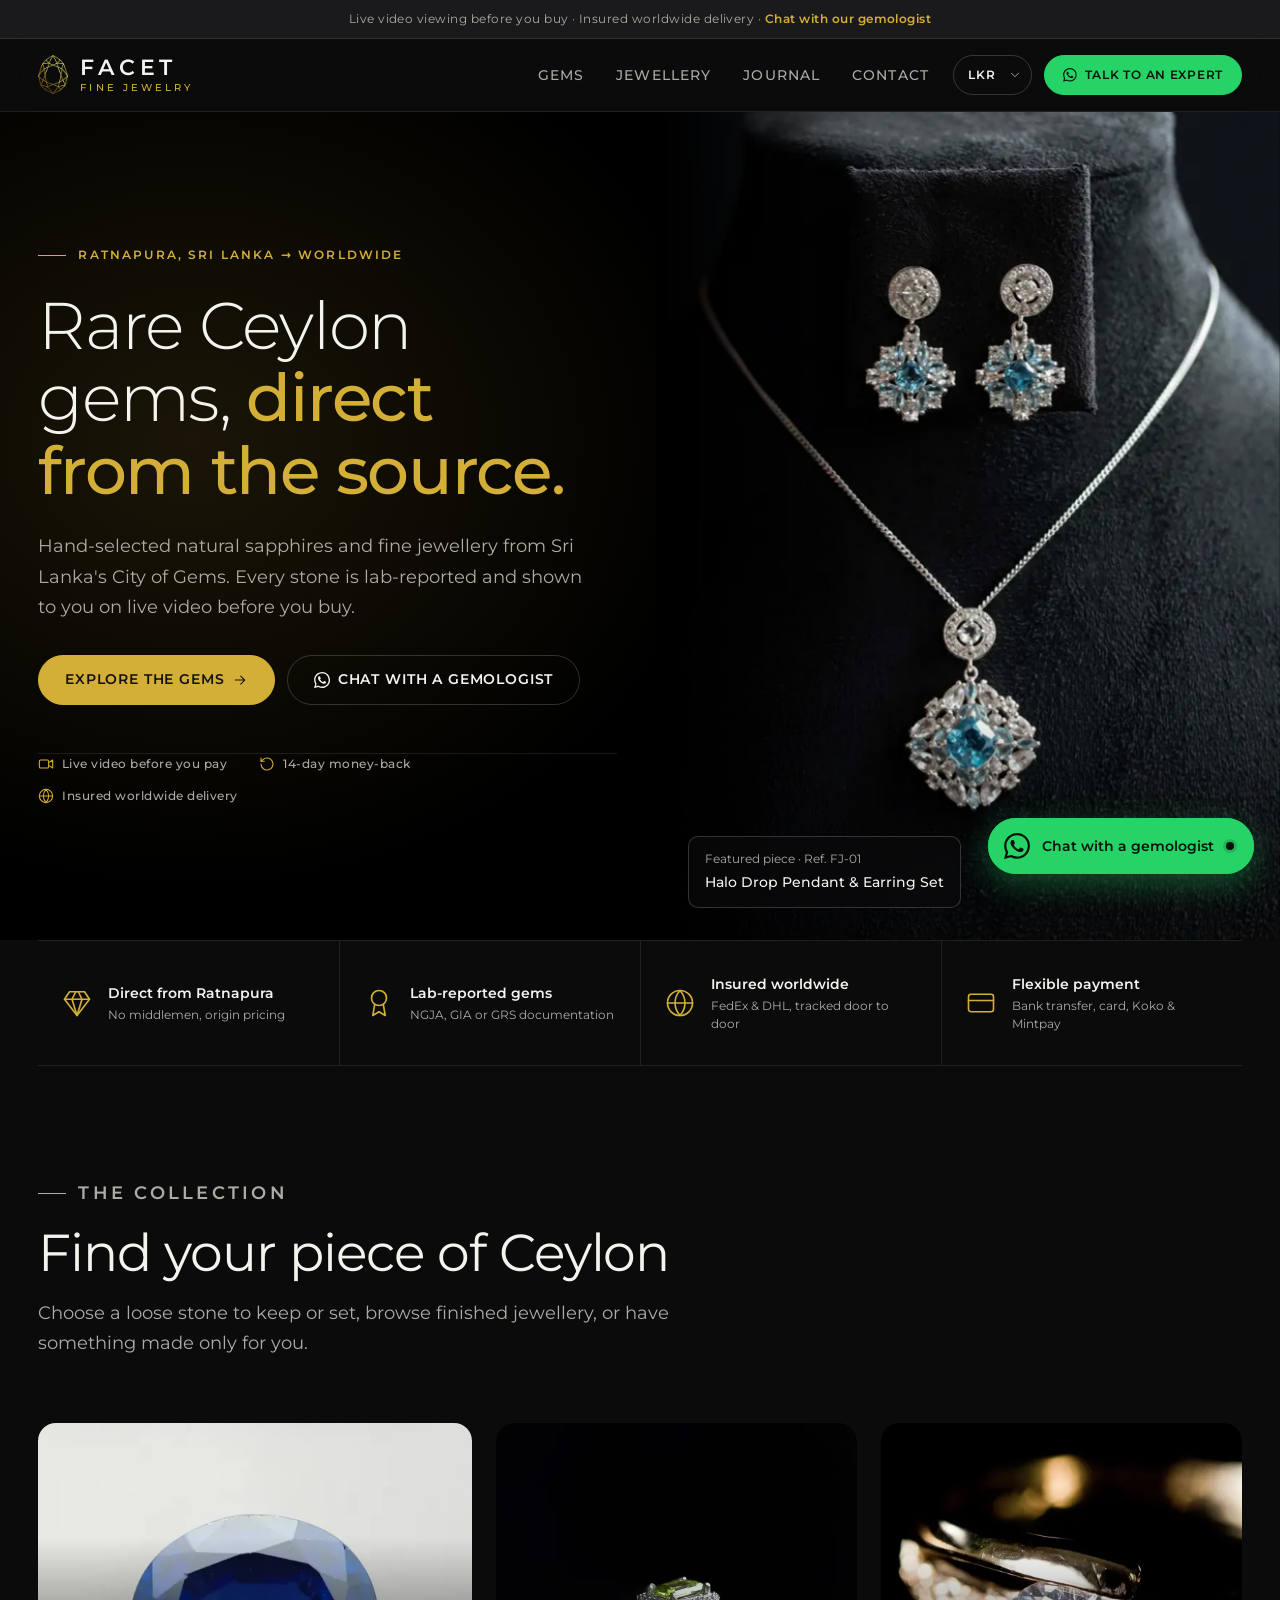
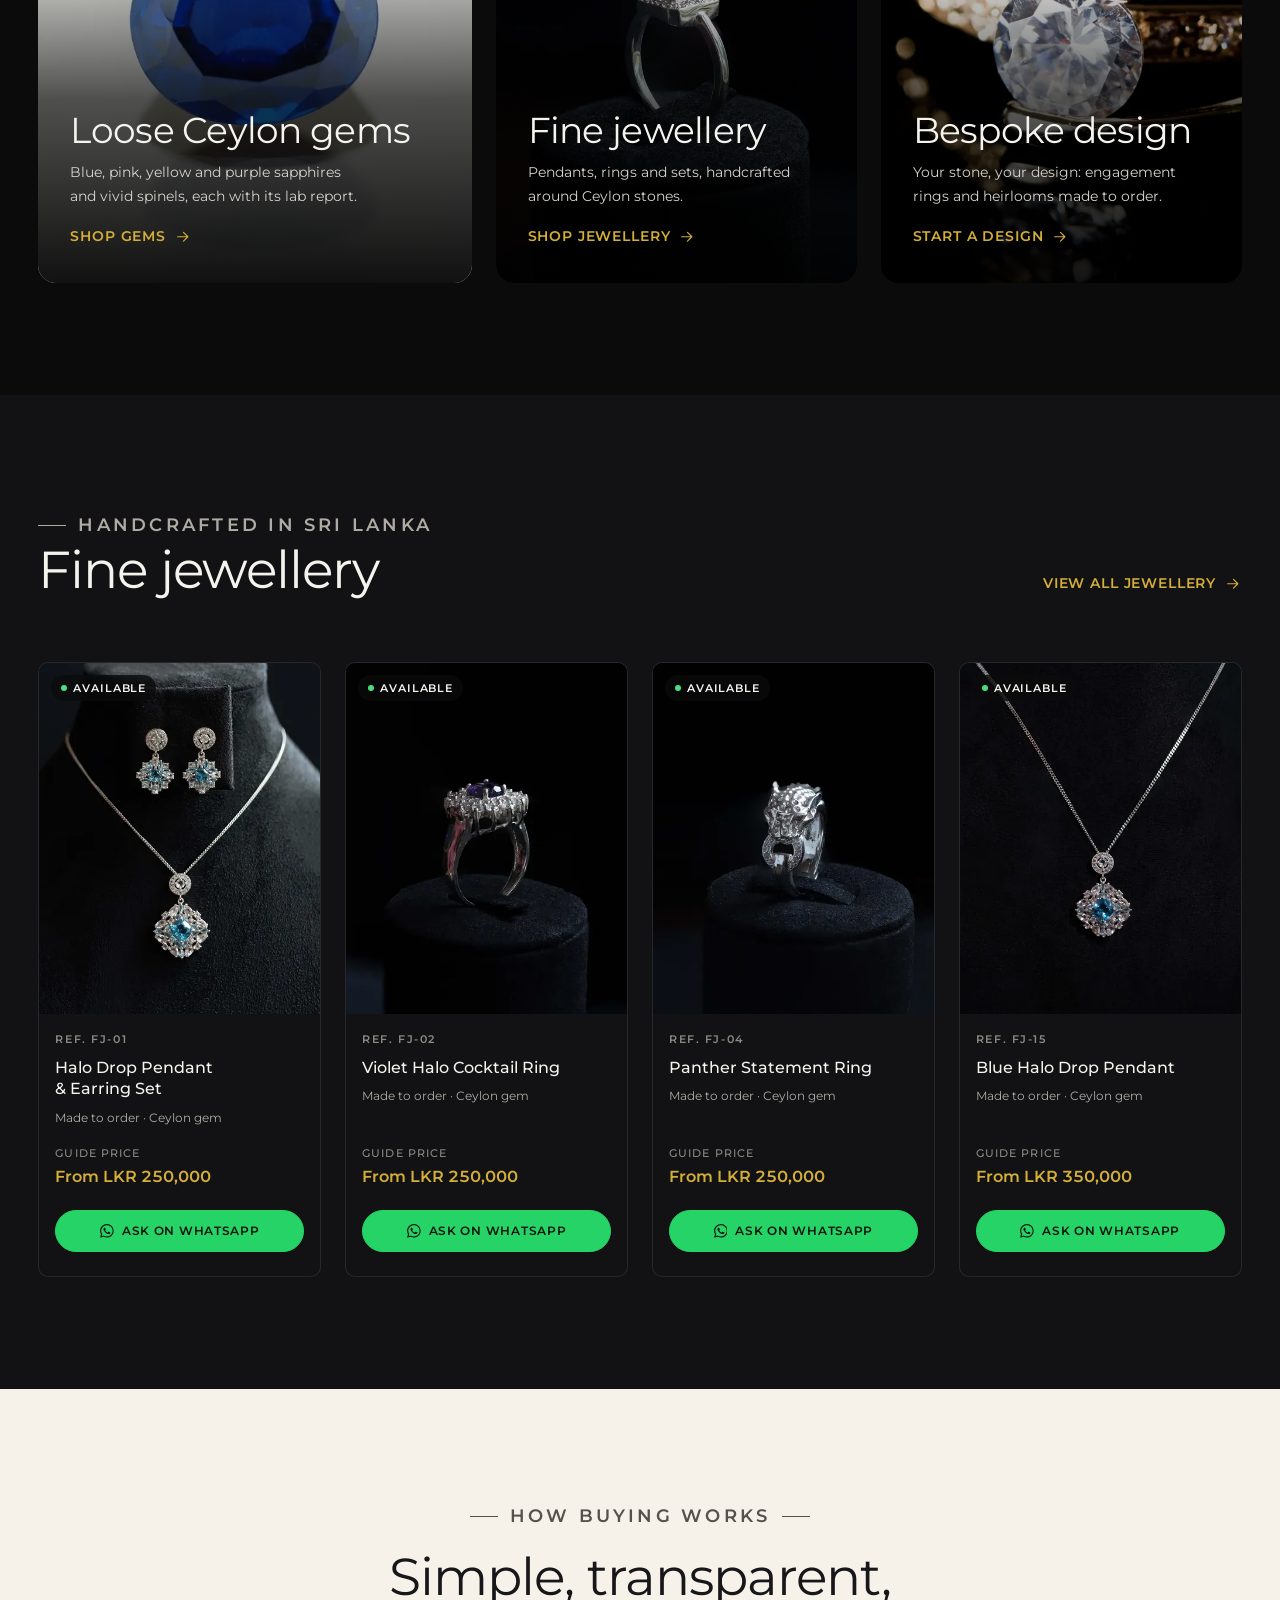
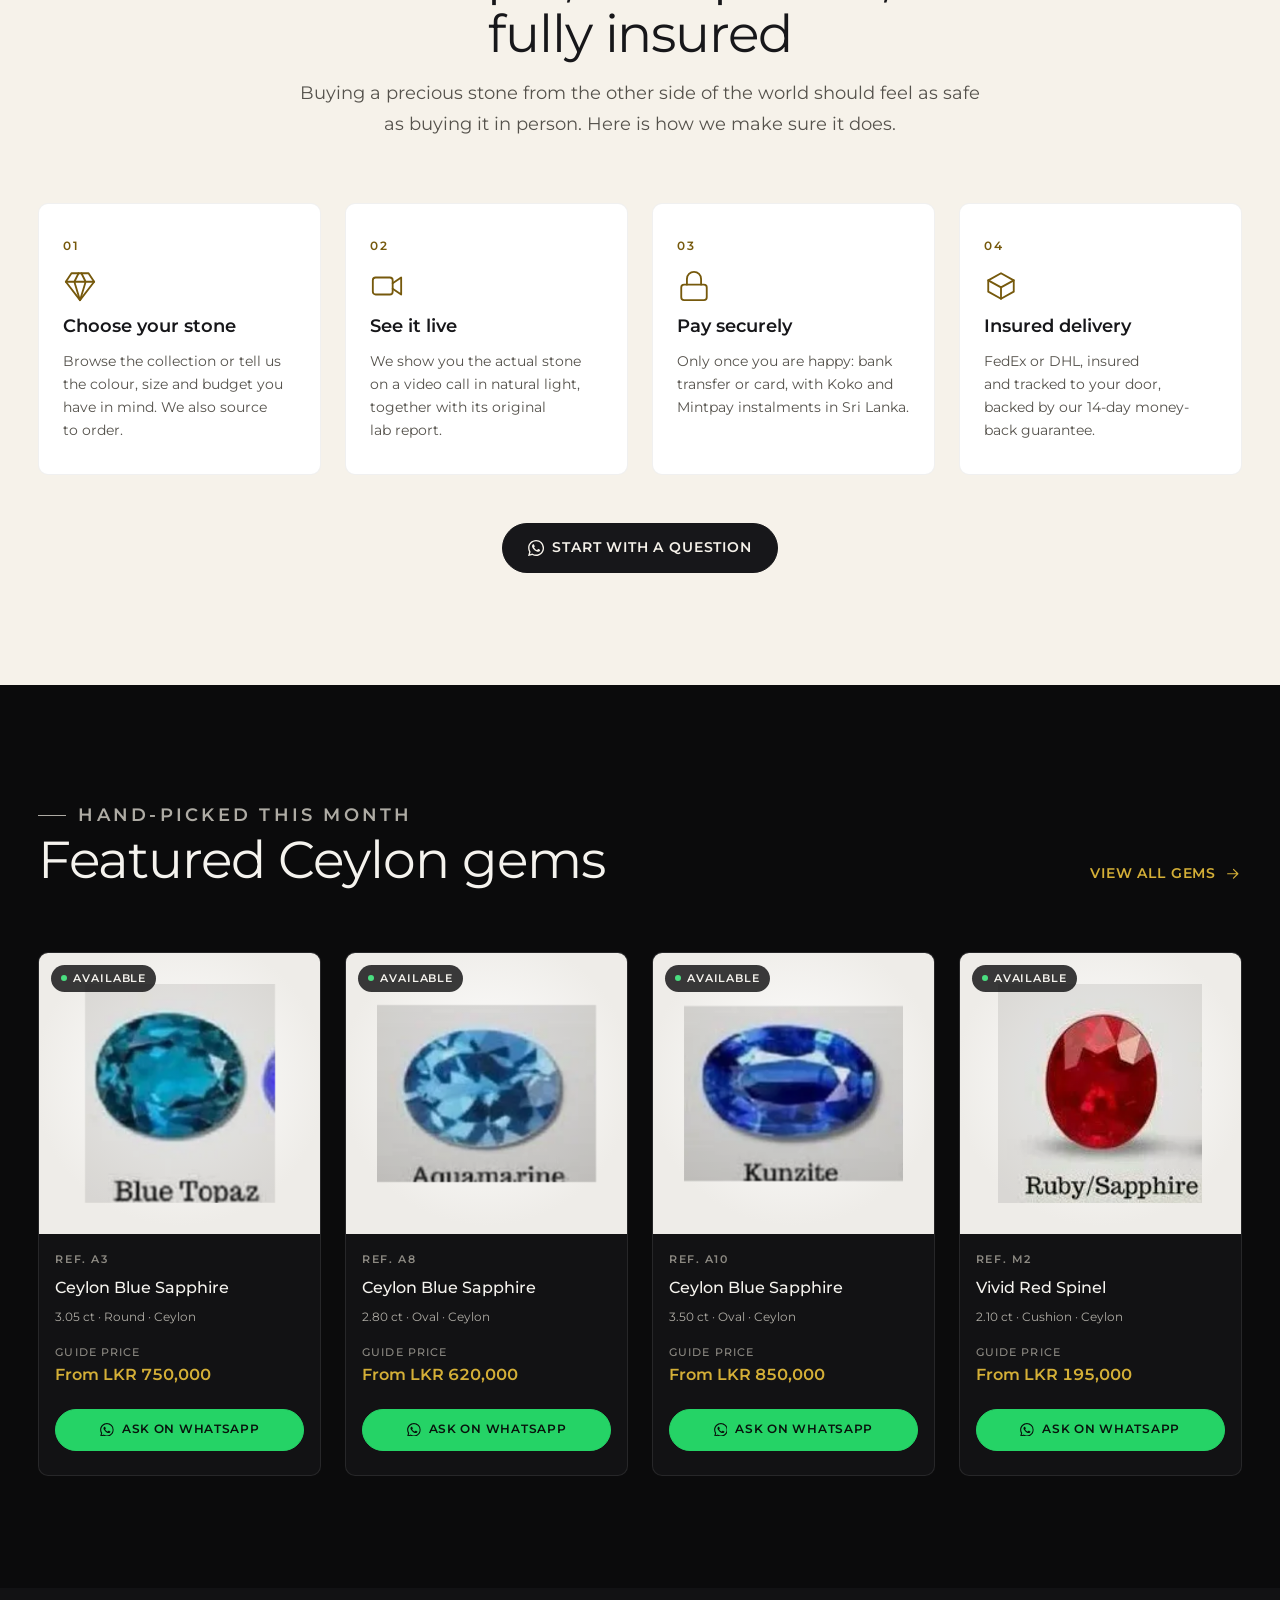
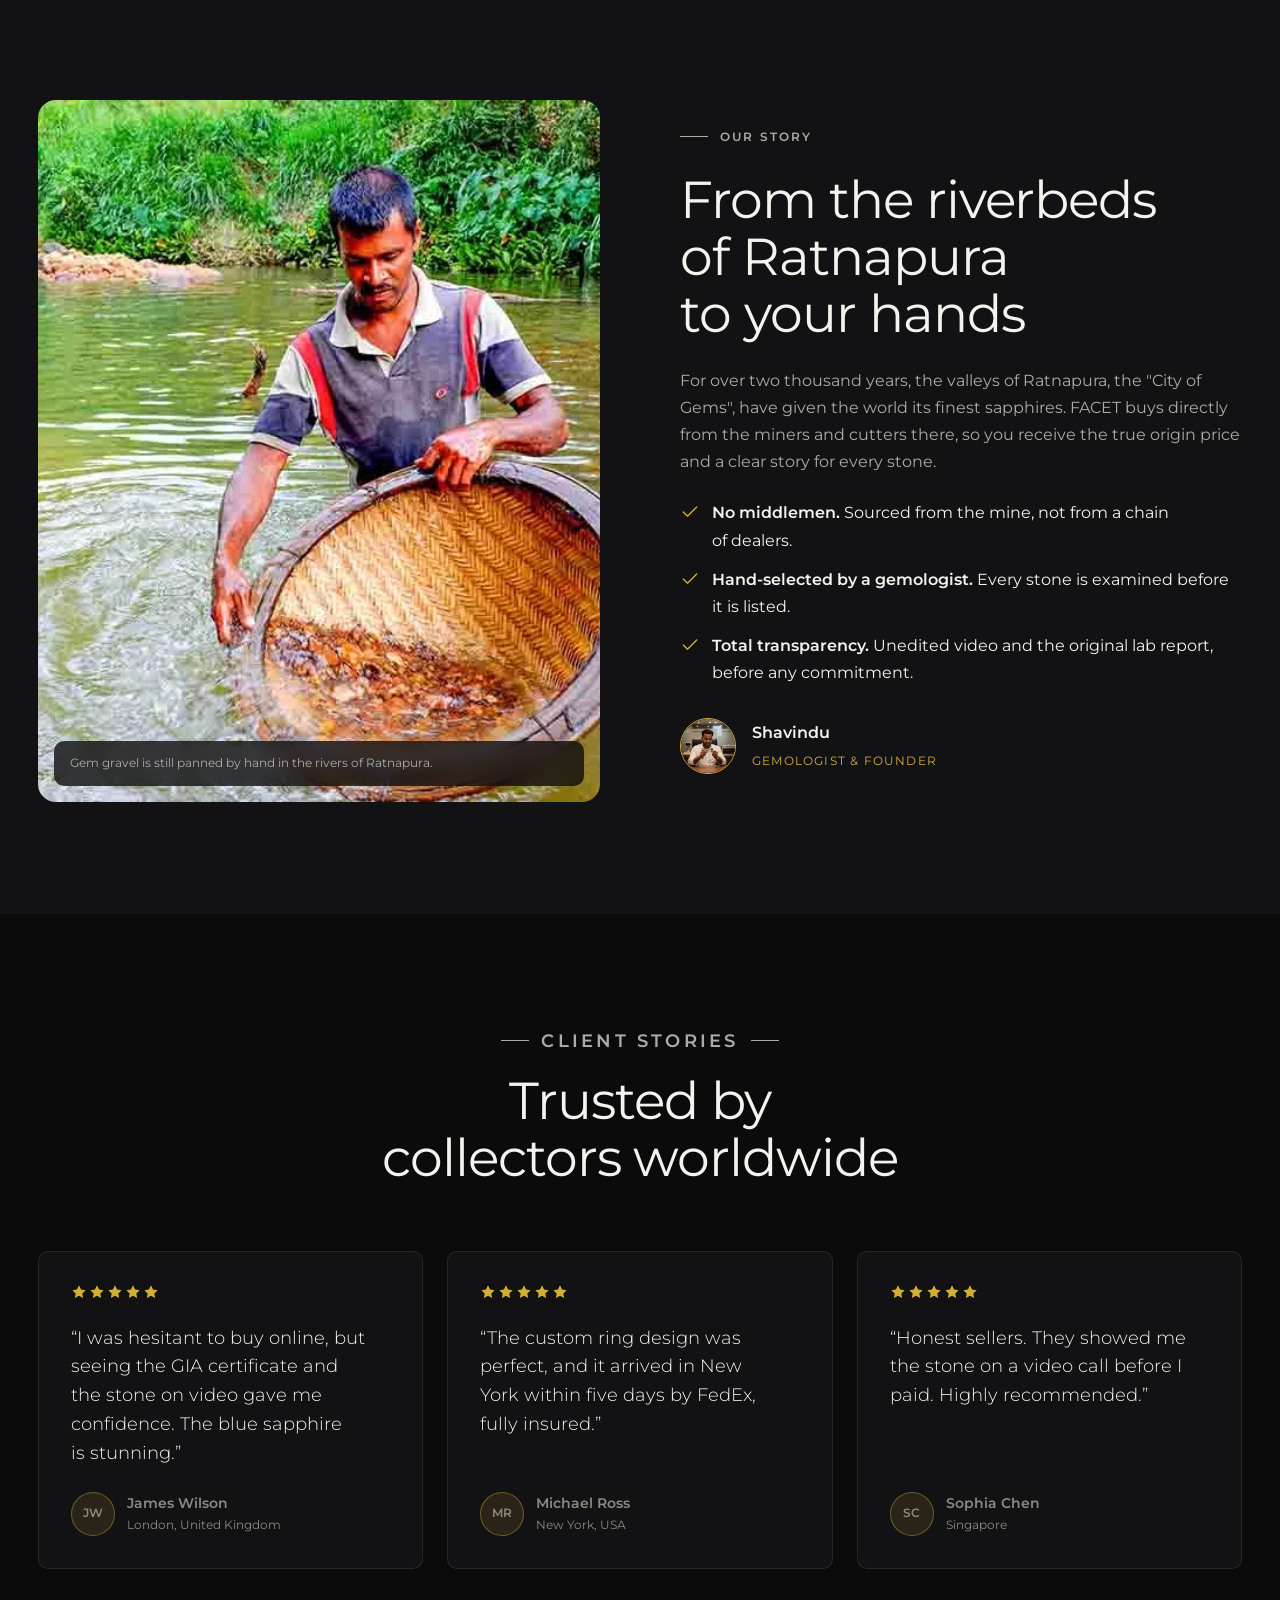
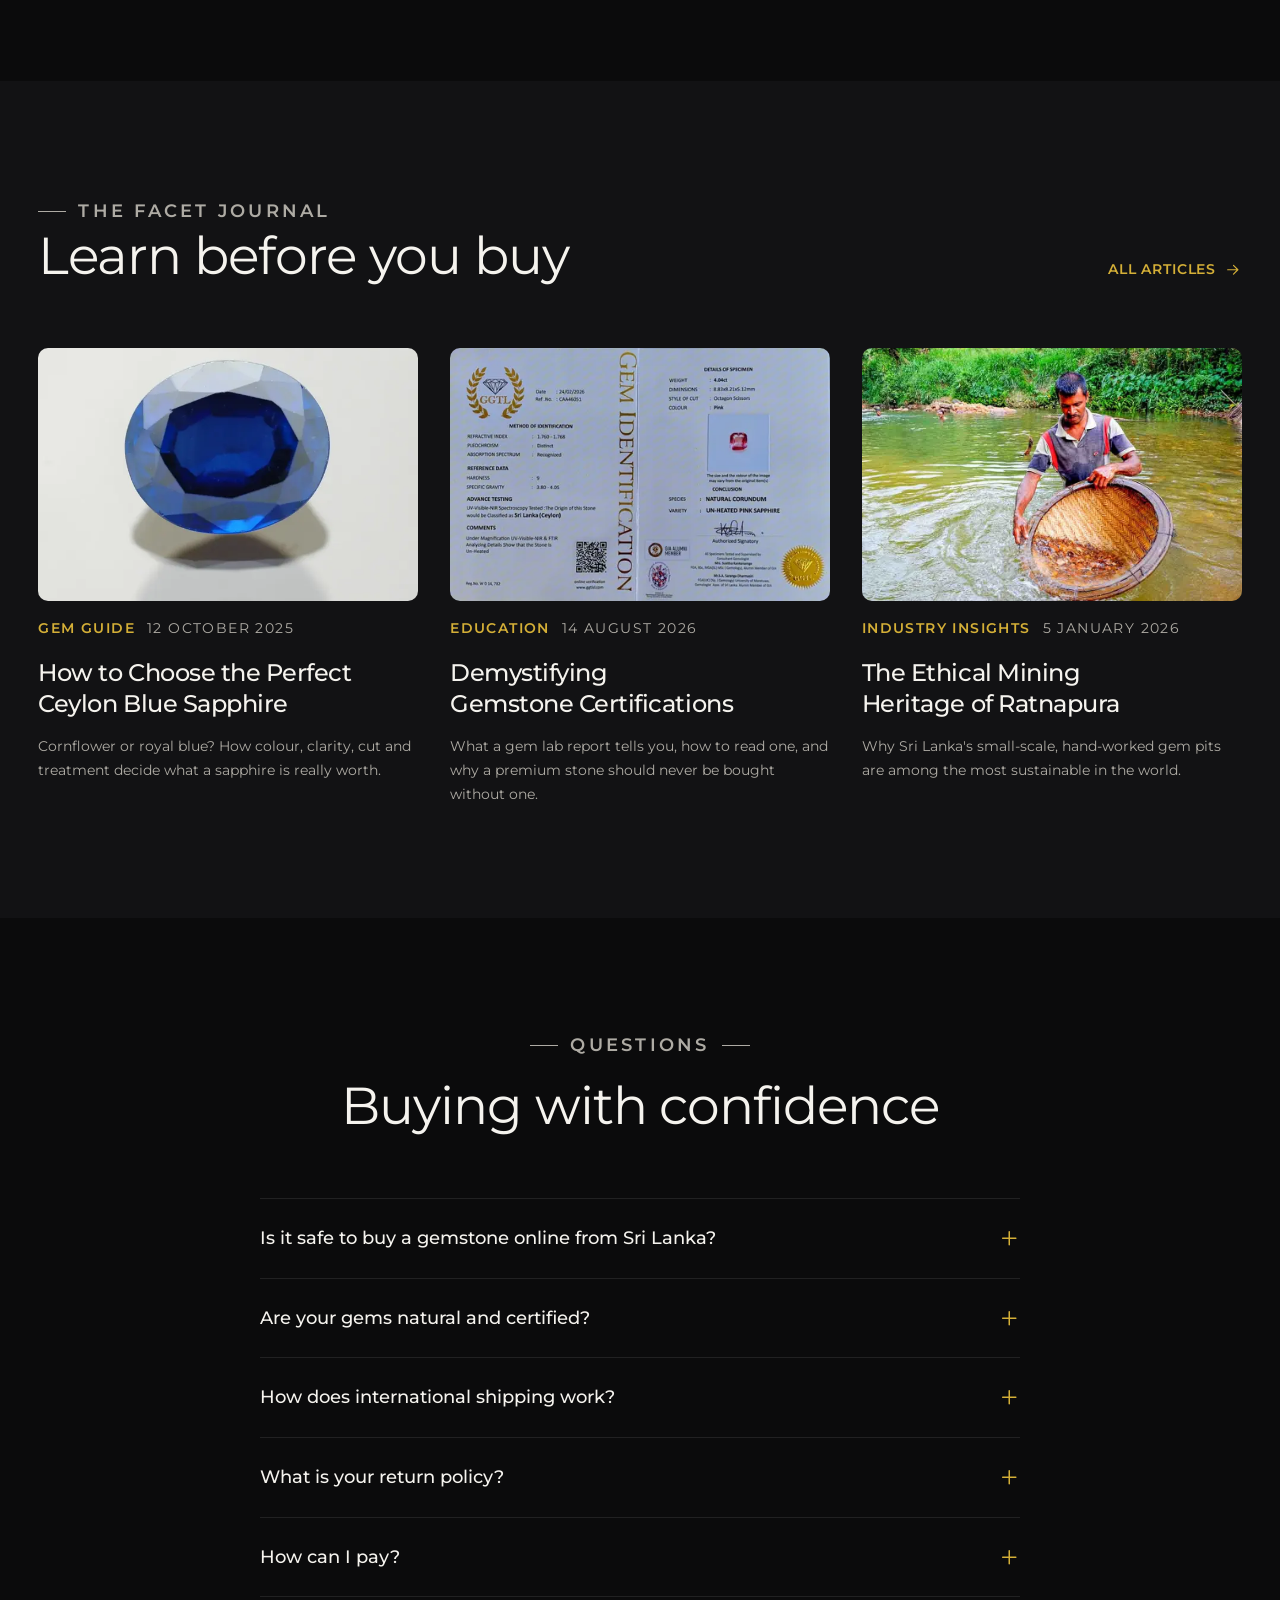
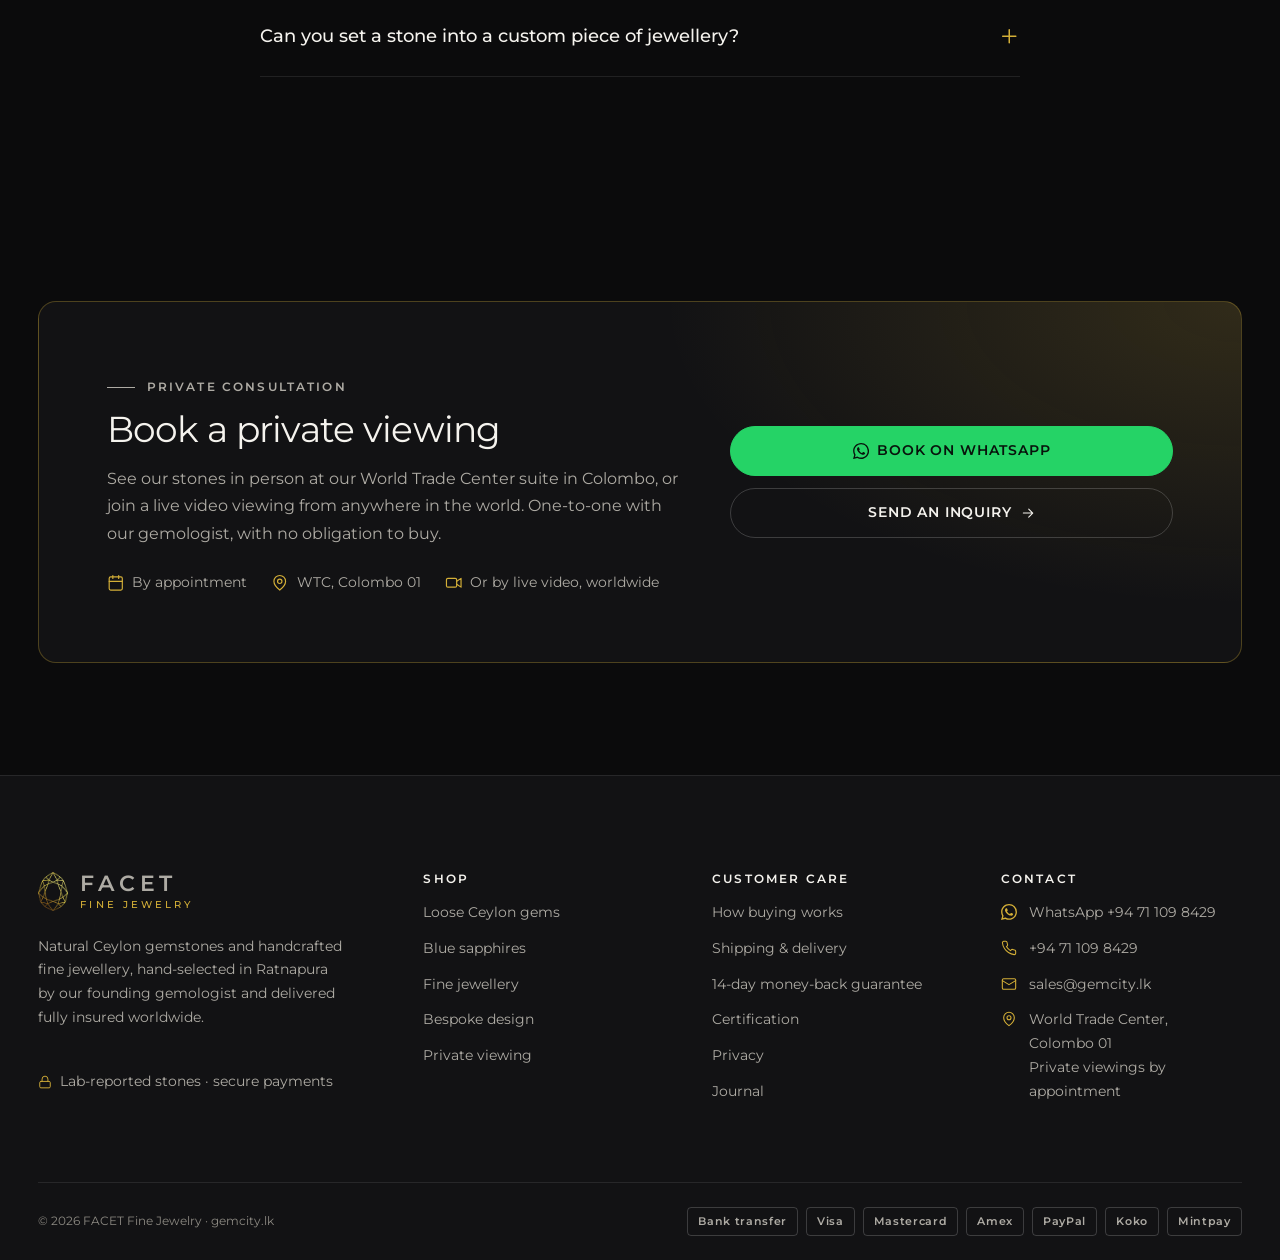
==== commit 23044bf1: "Redesign site: premium dark UI, WhatsApp-first conversion, fixed bugs - Fix 40 broken image paths (b" ====
--- a/index.html
+++ b/index.html
@@ -1,1194 +1,361 @@
-<!DOCTYPE html>
-<html lang="en">
-
-<head>
-    <meta charset="UTF-8">
-    <meta name="viewport" content="width=device-width, initial-scale=1.0">
-    <title>FACET | Luxury Ceylon Gems & Global Shipping</title>
-    <meta name="title" content="FACET | Luxury Ceylon Gems & Global Shipping">
-    <meta name="description"
-        content="FACET offers the world's finest Ceylon Sapphires, Rubies, and custom fine jewelry. Ethical mining, global insured shipping, and GIA certification.">
-    <meta property="og:type" content="website">
-    <meta property="og:url" content="https://gemcity.lk/">
-    <meta property="og:title" content="FACET | Luxury Ceylon Gems & Global Shipping">
-    <meta property="og:description"
-        content="Discover rare Ceylon gemstones and handcrafted luxury jewelry. Ethically sourced, globally delivered.">
-    <meta property="og:image" content="https://gemcity.lk/images/ui/hero1.jpg">
-    <link rel="icon" href="images/logoicon/faviconfacet.png" type="image/png">
-    <link rel="stylesheet" href="https://cdnjs.cloudflare.com/ajax/libs/font-awesome/6.0.0/css/all.min.css">
-    <link
-        href="https://fonts.googleapis.com/css2?family=Playfair+Display:wght@400;700&family=Montserrat:wght@300;400;500;600&display=swap"
-        rel="stylesheet">
-    <link rel="stylesheet" href="style.css">
-
-    <!-- Task 3: JSON-LD LocalBusiness Schema -->
-    <script type="application/ld+json">
-    {
-      "@context": "https://schema.org",
-      "@type": "JewelryStore",
-      "name": "FACET",
-      "url": "https://gemcity.lk/",
-      "logo": "https://gemcity.lk/images/ui/hero1.jpg",
-      "image": "https://gemcity.lk/images/ui/hero1.jpg",
-      "description": "Premium Ceylon Gems from Ratnapura. Worldwide FedEx shipping, GIA & NGJA certified sapphires and rubies.",
-      "telephone": "+94711098429",
-      "email": "sales@gemcity.lk",
-      "address": {
-        "@type": "PostalAddress",
-        "streetAddress": "World Trade Center",
-        "addressLocality": "Colombo 01",
-        "addressCountry": "LK"
-      },
-      "hasOfferCatalog": {
-        "@type": "OfferCatalog",
-        "name": "Ceylon Gems & Jewellery"
-      },
-      "brand": {
-        "@type": "Brand",
-        "name": "FACET"
-      },
-      "hasCertification": [
-        { "@type": "Certification", "name": "GIA" },
-        { "@type": "Certification", "name": "NGJA" }
-      ],
-      "sameAs": [
-        "https://www.facebook.com/gemcity",
-        "https://www.instagram.com/gemcity"
-      ]
-    }
-    </script>
-
-    <!-- STYLES MOVED TO style.css -->
-    <!--<style>
-        :root {
-            --primary: #c1a35f;
-            /* Luxury Gold */
-            --primary-dark: #a3863d;
-            --dark: #0a0a0a;
-            --dark-gray: #1a1a1a;
-            --light: #f5f5f5;
-            --white: #ffffff;
-            --text-gray: #b3b3b3;
-        }
-
-        * {
-            box-sizing: border-box;
-            margin: 0;
-            padding: 0;
-        }
-
-        body {
-            font-family: 'Inter', sans-serif;
-            background: var(--dark);
-            color: var(--white);
-            line-height: 1.6;
-            overflow-x: hidden;
-        }
-
-        /* --- NAVIGATION --- */
-        nav {
-            background: rgba(10, 10, 10, 0.95);
-            padding: 20px 5%;
-            display: flex;
-            justify-content: space-between;
-            align-items: center;
-            position: sticky;
-            top: 0;
-            z-index: 1000;
-            border-bottom: 1px solid rgba(255, 255, 255, 0.1);
-            backdrop-filter: blur(10px);
-        }
-
-        .nav-logo {
-            font-family: 'Playfair Display', serif;
-            font-size: 1.8rem;
-            font-weight: 700;
-            color: var(--white);
-            text-decoration: none;
-            display: flex;
-            align-items: center;
-            gap: 10px;
-            letter-spacing: 1px;
-        }
-
-        .nav-logo span {
-            color: var(--primary);
-        }
-
-        .nav-links {
-            display: flex;
-            list-style: none;
-        }
-
-        .nav-links li {
-            margin-left: 35px;
-        }
-
-        .nav-links a {
-            text-decoration: none;
-            color: var(--light);
-            font-weight: 500;
-            transition: 0.3s;
-            font-size: 0.9rem;
-            text-transform: uppercase;
-            letter-spacing: 1px;
-        }
-
-        .nav-links a:hover {
-            color: var(--primary);
-        }
-
-        /* --- HERO SECTION (Cinematic Video-Like Effect) --- */
-        .hero {
-            height: 90vh;
-            position: relative;
-            display: flex;
-            align-items: center;
-            justify-content: center;
-            text-align: center;
-            color: white;
-            overflow: hidden;
-        }
-
-        .hero-slider {
-            position: absolute;
-            width: 100%;
-            height: 100%;
-            z-index: -1;
-        }
-
-        .hero-slide {
-            position: absolute;
-            width: 100%;
-            height: 100%;
-            background-size: cover;
-            background-position: center;
-            background-attachment: fixed;
-            opacity: 0;
-            transform: scale(1);
-            /* Start normal size */
-            /* This transition creates the smooth video-like effect */
-            transition: opacity 2s ease-in-out, transform 10s linear;
-        }
-
-        .hero1 {
-            background-image: url('images/ui/hero1.jpg');
-        }
-
-        .hero2 {
-            background-image: url('images/ui/hero2.jpg');
-        }
-
-        .hero3 {
-            background-image: url('images/ui/hero3.jpg');
-        }
-
-        .hero-slide.active {
-            opacity: 1;
-            transform: scale(1.15);
-            /* Slowly zooms in while active */
-        }
-
-        .hero-overlay {
-            position: absolute;
-            width: 100%;
-            height: 100%;
-            background: linear-gradient(to bottom, rgba(0, 0, 0, 0.3), rgba(0, 0, 0, 0.8));
-        }
-
-        .hero-content {
-            z-index: 2;
-            padding: 20px;
-        }
-
-        .hero-content h1 {
-            font-family: 'Playfair Display', serif;
-            font-size: clamp(3rem, 5vw, 5rem);
-            margin-bottom: 20px;
-            line-height: 1.1;
-            text-shadow: 0 5px 15px rgba(0, 0, 0, 0.5);
-        }
-
-        .hero-content p {
-            font-size: 1.2rem;
-            margin-bottom: 40px;
-            max-width: 700px;
-            margin-inline: auto;
-            color: #ddd;
-            font-weight: 300;
-            text-shadow: 0 2px 5px rgba(0, 0, 0, 0.5);
-        }
-
-        .btn-luxury {
-            background: var(--primary);
-            color: var(--dark);
-            padding: 15px 40px;
-            text-decoration: none;
-            font-weight: 600;
-            border-radius: 2px;
-            transition: 0.3s;
-            display: inline-block;
-            text-transform: uppercase;
-            letter-spacing: 1px;
-            border: 1px solid var(--primary);
-        }
-
-        .btn-luxury:hover {
-            background: transparent;
-            color: var(--primary);
-        }
-
-        /* --- TRUST BADGES --- */
-        .trust-section {
-            background: var(--white);
-            color: var(--dark);
-            padding: 60px 5%;
-        }
-
-        .trust-grid {
-            display: grid;
-            grid-template-columns: repeat(auto-fit, minmax(200px, 1fr));
-            gap: 30px;
-            max-width: 1200px;
-            margin: auto;
-            text-align: center;
-        }
-
-        .trust-item {
-            transition: transform 0.3s ease;
-            padding: 10px;
-            cursor: pointer;
-        }
-
-        .trust-item:hover {
-            transform: translateY(-10px);
-        }
-
-        .trust-item i {
-            font-size: 2.5rem;
-            color: var(--primary);
-            margin-bottom: 15px;
-        }
-
-        .trust-item h3 {
-            font-family: 'Playfair Display', serif;
-            font-size: 1.2rem;
-            margin-bottom: 10px;
-        }
-
-        .trust-item p {
-            font-size: 0.9rem;
-            color: #666;
-        }
-
-        /* --- HERITAGE SECTION --- */
-        .heritage-section {
-            padding: 80px 5%;
-            text-align: center;
-            background: var(--dark-gray);
-        }
-
-        .heritage-content {
-            max-width: 800px;
-            margin: auto;
-        }
-
-        .heritage-content h2 {
-            font-family: 'Playfair Display', serif;
-            color: var(--primary);
-            font-size: 2.5rem;
-            margin-bottom: 20px;
-        }
-
-        .heritage-content p {
-            color: #ccc;
-            margin-bottom: 30px;
-            font-size: 1.1rem;
-        }
-
-        /* --- CHOICE SECTION --- */
-        .choice-section {
-            padding: 80px 5%;
-            text-align: center;
-            background: #0d0d0d;
-        }
-
-        .choice-section h2 {
-            font-family: 'Playfair Display', serif;
-            font-size: 2.5rem;
-            margin-bottom: 40px;
-            color: var(--white);
-        }
-
-        .choice-container {
-            display: flex;
-            gap: 30px;
-            justify-content: center;
-            max-width: 1000px;
-            margin: auto;
-            flex-wrap: wrap;
-        }
-
-        .choice-card {
-            flex: 1;
-            min-width: 300px;
-            padding: 80px 20px;
-            text-decoration: none;
-            border-radius: 8px;
-            color: white;
-            position: relative;
-            overflow: hidden;
-            display: flex;
-            flex-direction: column;
-            align-items: center;
-            justify-content: center;
-            border: 1px solid rgba(255, 255, 255, 0.1);
-            transition: 0.4s ease;
-            background-size: cover;
-            background-position: center;
-        }
-
-        .choice-card::before {
-            content: '';
-            position: absolute;
-            top: 0;
-            left: 0;
-            width: 100%;
-            height: 100%;
-            background: rgba(0, 0, 0, 0.6);
-            z-index: 1;
-            transition: 0.4s ease;
-        }
-
-        .choice-card:hover::before {
-            background: rgba(0, 0, 0, 0.3);
-        }
-
-        .choice-card:hover {
-            transform: translateY(-10px);
-            box-shadow: 0 15px 40px rgba(193, 163, 95, 0.2);
-            border-color: var(--primary);
-        }
-
-        .choice-card h3 {
-            position: relative;
-            z-index: 2;
-            font-family: 'Playfair Display', serif;
-            font-size: 2.8rem;
-            margin-bottom: 10px;
-            color: var(--primary);
-            transition: 0.3s;
-        }
-
-        .choice-card p {
-            position: relative;
-            z-index: 2;
-            font-size: 1.1rem;
-            color: #ddd;
-        }
-
-        .choice-card:hover h3 {
-            color: var(--white);
-            text-shadow: 0 2px 10px rgba(0, 0, 0, 0.8);
-        }
-
-        .gem-bg {
-            background-image: url('images/ui/hero2.jpg');
-        }
-
-        .jewelry-bg {
-            background-image: url('images/ui/hero1.jpg');
-        }
-
-        /* --- TESTIMONIALS (Updated for Better Photos) --- */
-        .testimonial-section {
-            background: linear-gradient(rgba(0, 0, 0, 0.7), rgba(0, 0, 0, 0.9)), url('images/ui/mine-bg.jpg');
-            background-size: cover;
-            background-position: center;
-            background-attachment: fixed;
-            padding: 80px 0;
-            overflow: hidden;
-            position: relative;
-        }
-
-        .section-title {
-            text-align: center;
-            color: var(--white);
-            margin-bottom: 50px;
-            font-family: 'Playfair Display', serif;
-            font-size: 2.5rem;
-        }
-
-        .section-title span {
-            color: var(--primary);
-            font-style: italic;
-        }
-
-        .slider-wrap {
-            width: 100%;
-            overflow: hidden;
-            display: flex;
-        }
-
-        .t-track {
-            display: flex;
-            width: max-content;
-            animation: scroll 40s linear infinite;
-        }
-
-        .slider-wrap:hover .t-track {
-            animation-play-state: paused;
-        }
-
-        @keyframes scroll {
-            0% {
-                transform: translateX(0);
-            }
-
-            100% {
-                transform: translateX(-50%);
-            }
-        }
-
-        .glass-card {
-            background: rgba(255, 255, 255, 0.05);
-            backdrop-filter: blur(10px);
-            border: 1px solid rgba(255, 255, 255, 0.1);
-            border-radius: 8px;
-            padding: 30px;
-            width: 380px;
-            margin: 0 20px;
-            flex-shrink: 0;
-            display: flex;
-            flex-direction: column;
-            justify-content: space-between;
-        }
-
-        .glass-card p {
-            font-style: italic;
-            color: #ddd;
-            font-size: 1rem;
-            margin-bottom: 20px;
-            line-height: 1.6;
-        }
-
-        /* Client Info Styling - Updated */
-        .client-info {
-            display: flex;
-            align-items: center;
-            gap: 15px;
-            border-top: 1px solid rgba(255, 255, 255, 0.1);
-            padding-top: 15px;
-        }
-
-        /* Big Customer Photo */
-        .client-img {
-            width: 60px;
-            height: 60px;
-            border-radius: 50%;
-            object-fit: cover;
-            border: 2px solid var(--primary);
-        }
-
-        .client-details h4 {
-            color: var(--white);
-            font-size: 1rem;
-            margin-bottom: 4px;
-        }
-
-        /* Small & Sharp Flag */
-        .country-info {
-            display: flex;
-            align-items: center;
-            gap: 8px;
-            font-size: 0.85rem;
-            color: #bbb;
-        }
-
-        .flag-icon {
-            width: 24px;
-            height: auto;
-            border-radius: 3px;
-            box-shadow: 0 2px 4px rgba(0, 0, 0, 0.5);
-        }
-
-
-        /* --- FOOTER STYLES --- */
-        footer {
-            background: #050505;
-            color: #a0a0a0;
-            padding-top: 70px;
-            border-top: 1px solid #222;
-            font-family: 'Inter', sans-serif;
-            font-size: 0.95rem;
-        }
-
-        .footer-grid {
-            max-width: 1200px;
-            margin: auto;
-            padding: 0 20px;
-            display: grid;
-            grid-template-columns: repeat(auto-fit, minmax(300px, 1fr));
-            gap: 50px;
-            padding-bottom: 50px;
-        }
-
-        .footer-heading {
-            color: #fff;
-            font-family: 'Playfair Display', serif;
-            letter-spacing: 1px;
-            margin-bottom: 25px;
-            text-transform: uppercase;
-            font-size: 1.1rem;
-        }
-
-        .footer-link {
-            color: #a0a0a0;
-            text-decoration: none;
-            display: flex;
-            align-items: center;
-            gap: 10px;
-            transition: 0.3s;
-            margin-bottom: 12px;
-        }
-
-        .footer-link:hover {
-            color: var(--primary);
-            transform: translateX(5px);
-        }
-
-        .footer-icon {
-            color: var(--primary);
-            width: 20px;
-            text-align: center;
-        }
-
-        /* Floating WhatsApp */
-        .whatsapp-float {
-            position: fixed;
-            bottom: 30px;
-            right: 30px;
-            background: #25d366;
-            color: white;
-            width: 60px;
-            height: 60px;
-            border-radius: 50%;
-            display: flex;
-            align-items: center;
-            justify-content: center;
-            font-size: 30px;
-            z-index: 1000;
-            box-shadow: 0 4px 15px rgba(0, 0, 0, 0.5);
-            transition: 0.3s;
-            text-decoration: none;
-        }
-
-        .whatsapp-float:hover {
-            transform: scale(1.1);
-            background: #128c7e;
-        }
-
-        .founder-container {
-            display: flex;
-            gap: 20px;
-            align-items: flex-start;
-            margin-bottom: 20px;
-        }
-
-        .founder-img {
-            width: 80px;
-            height: 80px;
-            border-radius: 50%;
-            object-fit: cover;
-            border: 2px solid #c1a35f;
-        }
-
-        .founder-info h5 {
-            color: #fff;
-            font-size: 1.1rem;
-            margin-bottom: 5px;
-        }
-
-        .founder-info p {
-            font-size: 0.85rem;
-            color: #c1a35f;
-            font-style: italic;
-        }
-
-        .social-links {
-            display: flex;
-            gap: 10px;
-        }
-
-        .social-link {
-            width: 35px;
-            height: 35px;
-            background: #222;
-            color: #fff;
-            display: flex;
-            align-items: center;
-            justify-content: center;
-            border-radius: 50%;
-            text-decoration: none;
-            transition: 0.3s;
-        }
-
-        .social-link:hover {
-            background: var(--primary);
-            color: #000;
-        }
-
-        .promise-links {
-            display: flex;
-            flex-direction: column;
-        }
-
-        .contact-item {
-            margin-bottom: 15px;
-            display: flex;
-            gap: 10px;
-        }
-
-        .contact-item i {
-            margin-top: 5px;
-        }
-
-        .newsletter-box {
-            background: #111;
-            padding: 15px;
-            border-radius: 5px;
-            border: 1px solid #333;
-        }
-
-        .newsletter-box p {
-            color: #fff;
-            margin-bottom: 10px;
-            font-size: 0.9rem;
-        }
-
-        .newsletter-form {
-            display: flex;
-            gap: 5px;
-        }
-
-        .footer-contact-info {
-            margin-bottom: 20px;
-        }
-
-        .newsletter-form input {
-            background: #222;
-            border: 1px solid #444;
-            padding: 8px;
-            color: #fff;
-            width: 100%;
-            border-radius: 2px;
-            outline: none;
-        }
-
-        .newsletter-form button {
-            background: var(--primary);
-            color: #000;
-            border: none;
-            padding: 8px 15px;
-            font-weight: bold;
-            cursor: pointer;
-            border-radius: 2px;
-        }
-
-        .footer-bottom {
-            border-top: 1px solid #222;
-            background: #000;
-            padding: 20px 0;
-        }
-
-        .footer-bottom-content {
-            max-width: 1200px;
-            margin: auto;
-            padding: 0 20px;
-            text-align: center;
-            display: flex;
-            flex-wrap: wrap;
-            justify-content: space-between;
-            align-items: center;
-            gap: 15px;
-        }
-
-        .footer-bottom-content p {
-            font-size: 0.85rem;
-        }
-
-        .payment-icons {
-            font-size: 1.8rem;
-            display: flex;
-            gap: 15px;
-            opacity: 0.7;
-        }
-
-        .payment-icons i {
-            color: #fff;
-        }
-
-        .menu-toggle {
-            display: none;
-            color: white;
-            font-size: 1.5rem;
-            cursor: pointer;
-            transition: 0.3s;
-        }
-
-        .menu-toggle:hover {
-            color: var(--primary);
-        }
-
-        @media (max-width: 768px) {
-            .nav-links {
-                display: none;
-                flex-direction: column;
-                position: absolute;
-                top: 100%;
-                right: 0;
-                width: 100%;
-                background: rgba(10, 10, 10, 0.98);
-                padding: 20px 0;
-                text-align: center;
-                border-bottom: 1px solid rgba(255, 255, 255, 0.1);
-                box-shadow: 0 10px 30px rgba(0, 0, 0, 0.5);
-            }
-
-            .nav-links.active {
-                display: flex;
-            }
-
-            .nav-links li {
-                margin: 15px 0;
-            }
-
-            .menu-toggle {
-                display: block;
-            }
-
-            .hero-content h1 {
-                font-size: 2.5rem;
-            }
-
-            .trust-grid {
-                grid-template-columns: 1fr 1fr;
-            }
-        }
-
-        .showroom-title {
-            color: #fff;
-        }
-
-        .founder-quote {
-            line-height: 1.6;
-            margin-bottom: 20px;
-        }
-
-        .heritage-link {
-            color: var(--primary);
-            text-decoration: none;
-            font-weight: bold;
-            border-bottom: 1px solid var(--primary);
-        }
-    </style>-->
-</head>
-
-<body>
-
-    <nav>
-        <a href="index.html" class="nav-logo"
-            style="display: flex; align-items: center; gap: 12px; text-decoration: none;">
-            <img src="images/logoicon/webpro.png" alt="FACET Logo" style="height:55px;width:auto;">
-            <div style="display: flex; flex-direction: column; line-height: 1;">
-                <span
-                    style="font-family: 'Playfair Display', serif; font-size: 1.8rem; font-weight: 700; color: #fff; letter-spacing: 2px;">FACET</span>
-                <span
-                    style="font-family: 'Montserrat', sans-serif; font-size: 0.65rem; font-weight: 300; color: #D4AF37; letter-spacing: 3px; margin-top: 4px;">FINE
-                    JEWELRY</span>
-            </div>
-        </a>
-        <ul class="nav-links" id="nav-links">
-            <li><a href="all-gems.html">Gem Collection</a></li>
-            <li><a href="jewellery.html">Jewellery</a></li>
-            <li><a href="contact.html">Contact</a></li>
-            <li class="currency-selector-container" style="margin-left: 20px; display: flex; align-items: center;">
-                <select id="currency-selector"
-                    style="background: transparent; color: var(--primary); border: 1px solid rgba(212, 175, 55, 0.3); padding: 4px 8px; border-radius: 4px; font-family: 'Montserrat', sans-serif; font-size: 0.8rem; cursor: pointer; outline: none;">
-                    <option value="LKR">LKR</option>
-                    <option value="USD">USD</option>
-                    <option value="GBP">GBP</option>
-                </select>
-            </li>
-        </ul>
-        <div class="menu-toggle" id="mobile-menu"><i class="fas fa-bars"></i></div>
-    </nav>
-
-    <header class="hero">
-        <div class="hero-slider">
-            <div class="hero-slide hero1 active"></div>
-            <div class="hero-slide hero2"></div>
-            <div class="hero-slide hero3"></div>
-        </div>
-        <div class="hero-overlay"></div>
-        <div class="hero-content">
-            <h1>Rare Ceylon Treasures</h1>
-            <p>Ethically sourced, GIA & NGJA certified natural gemstones. <br>Delivered securely from Sri Lanka to the
-                World.</p>
-            <a href="all-gems.html" class="btn-luxury">Explore Collection</a>
-        </div>
-    </header>
-
-    <section class="trust-section">
-        <div class="trust-grid">
-            <div class="trust-item">
-                <i class="fas fa-plane-departure"></i>
-                <h3>Global Shipping</h3>
-                <p>Insured FedEx & DHL delivery to USA, UK, Europe & Asia.</p>
-            </div>
-            <div class="trust-item">
-                <i class="fas fa-certificate"></i>
-                <h3>Certified Authenticity</h3>
-                <p>Every gem comes with NGJA, GIA or GRS certificates.</p>
-            </div>
-            <div class="trust-item">
-                <i class="fas fa-gem"></i>
-                <h3>Direct from Source</h3>
-                <p>Mined and cut in Ratnapura, Sri Lanka.</p>
-            </div>
-            <div class="trust-item">
-                <i class="fas fa-lock"></i>
-                <h3>Secure Transactions</h3>
-                <p>Bank Transfer & Online Payment options available.</p>
-            </div>
-        </div>
-    </section>
-
-    <section class="heritage-section">
-        <div class="heritage-content">
-            <h2>The Legacy of Ceylon</h2>
-            <p>"For centuries, the island of Sri Lanka has given the world its most brilliant sapphires. At FACET, we
-                continue this tradition by hand-selecting only the finest stones directly from the mines of Ratnapura."
-            </p>
-            <a href="all-gems.html" class="heritage-link">VIEW OUR GEMS</a>
-        </div>
-    </section>
-
-    <section class="choice-section">
-        <h2>What are you going to buy?</h2>
-        <div class="choice-container">
-            <a href="all-gems.html" class="choice-card gem-bg">
-                <h3>Gems</h3>
-                <p>Explore our precious gemstone collection.</p>
-            </a>
-            <a href="jewellery.html" class="choice-card jewelry-bg">
-                <h3>Jewelry</h3>
-                <p>Discover handcrafted fine jewelry.</p>
-            </a>
-        </div>
-    </section>
-
-    <section class="journal-section" style="padding: 100px 5%; background: var(--dark);">
-        <div style="max-width: 1200px; margin: auto; text-align: center;">
-            <h2
-                style="font-family: 'Playfair Display', serif; font-size: 2.5rem; color: var(--primary); margin-bottom: 50px;">
-                FACET Journal</h2>
-            <div style="display: grid; grid-template-columns: repeat(auto-fit, minmax(300px, 1fr)); gap: 40px;">
-                <article
-                    style="background: #111; border: 1px solid #222; border-radius: 8px; overflow: hidden; transition: 0.3s; text-align: left;">
-                    <img src="images/ui/hero2.jpg" alt="Ethical Mining"
-                        style="width: 100%; height: 250px; object-fit: cover;">
-                    <div style="padding: 30px;">
-                        <h3 style="font-family: 'Playfair Display', serif; margin-bottom: 15px; color: #fff;">The
-                            Ethical Mining Heritage of Ratnapura</h3>
-                        <p style="color: #ccc; font-size: 0.95rem; margin-bottom: 20px;">Discover why Sri Lanka's
-                            artisanal gem mining process is globally recognized for sustainability.</p>
-                        <a href="article-ethical-mining.html"
-                            style="color: var(--primary); text-decoration: none; font-weight: bold;">Read Story <i
-                                class="fas fa-arrow-right"></i></a>
-                    </div>
-                </article>
-                <article
-                    style="background: #111; border: 1px solid #222; border-radius: 8px; overflow: hidden; transition: 0.3s; text-align: left;">
-                    <img src="images/ui/hero3.jpg" alt="Gemstone Investment"
-                        style="width: 100%; height: 250px; object-fit: cover;">
-                    <div style="padding: 30px;">
-                        <h3 style="font-family: 'Playfair Display', serif; margin-bottom: 15px; color: #fff;">Ceylon
-                            Sapphire as a Tangible Investment</h3>
-                        <p style="color: #ccc; font-size: 0.95rem; margin-bottom: 20px;">Why unheated natural sapphires
-                            are outperforming traditional asset classes in wealth preservation.</p>
-                        <a href="article-investment.html"
-                            style="color: var(--primary); text-decoration: none; font-weight: bold;">Learn More <i
-                                class="fas fa-arrow-right"></i></a>
-                    </div>
-                </article>
-            </div>
-            <div style="margin-top: 50px;">
-                <a href="blog.html" class="heritage-link">EXPLORE ALL ARTICLES</a>
-            </div>
-        </div>
-    </section>
-
-    <section class="testimonial-section">
-        <h2 class="section-title">Client <span>Stories</span></h2>
-
-        <div class="slider-wrap">
-            <div class="t-track">
-
-                <div class="glass-card">
-                    <p>"I was hesitant to buy online, but the GIA certificate gave me confidence. The Blue Sapphire is
-                        stunning!"</p>
-                    <div class="client-info">
-                        <img src="images/client1.jpg" alt="Client" class="client-img" loading="lazy">
-                        <div class="client-details">
-                            <h4>James Wilson</h4>
-                            <div class="country-info">
-                                <img src="https://flagcdn.com/w80/gb.png" class="flag-icon" alt="UK" loading="lazy">
-                                <span>London, UK</span>
-                            </div>
-                        </div>
-                    </div>
-                </div>
-
-                <div class="glass-card">
-                    <p>"The custom ring design was perfect. Arrived in New York within 5 days via FedEx."</p>
-                    <div class="client-info">
-                        <img src="images/client3.jpg" alt="Client" class="client-img" loading="lazy">
-                        <div class="client-details">
-                            <h4>Michael Ross</h4>
-                            <div class="country-info">
-                                <img src="https://flagcdn.com/w80/us.png" class="flag-icon" alt="USA" loading="lazy">
-                                <span>New York, USA</span>
-                            </div>
-                        </div>
-                    </div>
-                </div>
-
-                <div class="glass-card">
-                    <p>"Honest sellers. They showed me the stone via video call before I paid. Highly recommended."</p>
-                    <div class="client-info">
-                        <img src="images/client2.jpg" alt="Client" class="client-img" loading="lazy">
-                        <div class="client-details">
-                            <h4>Sophia Chen</h4>
-                            <div class="country-info">
-                                <img src="https://flagcdn.com/w80/sg.png" class="flag-icon" alt="Singapore"
-                                    loading="lazy">
-                                <span>Singapore</span>
-                            </div>
-                        </div>
-                    </div>
-                </div>
-
-                <div class="glass-card">
-                    <p>"Excellent packaging and communication. The Ruby I bought is a true treasure."</p>
-                    <div class="client-info">
-                        <img src="images/client1.jpg" alt="Client" class="client-img" loading="lazy">
-                        <div class="client-details">
-                            <h4>Ahmed Al-Fayed</h4>
-                            <div class="country-info">
-                                <img src="https://flagcdn.com/w80/ae.png" class="flag-icon" alt="UAE" loading="lazy">
-                                <span>Dubai, UAE</span>
-                            </div>
-                        </div>
-                    </div>
-                </div>
-
-                <div class="glass-card">
-                    <p>"I was hesitant to buy online, but the GIA certificate gave me confidence. The Blue Sapphire is
-                        stunning!"</p>
-                    <div class="client-info">
-                        <img src="images/client1.jpg" alt="Client" class="client-img" loading="lazy">
-                        <div class="client-details">
-                            <h4>James Wilson</h4>
-                            <div class="country-info">
-                                <img src="https://flagcdn.com/w80/gb.png" class="flag-icon" alt="UK" loading="lazy">
-                                <span>London, UK</span>
-                            </div>
-                        </div>
-                    </div>
-                </div>
-                <div class="glass-card">
-                    <p>"The custom ring design was perfect. Arrived in New York within 5 days via FedEx."</p>
-                    <div class="client-info">
-                        <img src="images/client3.jpg" alt="Client" class="client-img" loading="lazy">
-                        <div class="client-details">
-                            <h4>Michael Ross</h4>
-                            <div class="country-info">
-                                <img src="https://flagcdn.com/w80/us.png" class="flag-icon" alt="USA" loading="lazy">
-                                <span>New York, USA</span>
-                            </div>
-                        </div>
-                    </div>
-                </div>
-                <div class="glass-card">
-                    <p>"Honest sellers. They showed me the stone via video call before I paid. Highly recommended."</p>
-                    <div class="client-info">
-                        <img src="images/client2.jpg" alt="Client" class="client-img" loading="lazy">
-                        <div class="client-details">
-                            <h4>Sophia Chen</h4>
-                            <div class="country-info">
-                                <img src="https://flagcdn.com/w80/sg.png" class="flag-icon" alt="Singapore"
-                                    loading="lazy">
-                                <span>Singapore</span>
-                            </div>
-                        </div>
-                    </div>
-                </div>
-
-            </div>
-        </div>
-    </section>
-
-    <section class="showroom-section">
-        <div class="showroom-container">
-            <div class="showroom-text">
-                <h2
-                    style="font-family: 'Playfair Display', serif; font-size: 2.8rem; color: var(--primary); margin-bottom: 25px;">
-                    Schedule Your Private Viewing
-                </h2>
-                <p style="font-size: 1.15rem; color: #ccc; line-height: 1.8; margin-bottom: 30px;">
-                    Experience the brilliance of our carefully curated gemstones in person. Book a private, one-on-one
-                    consultation with our Gemologist at our World Trade Center suite, at your convenience.
-                </p>
-                <div class="showroom-details"
-                    style="margin-bottom: 40px; display: flex; flex-direction: column; gap: 15px;">
-                    <p
-                        style="display: flex; align-items: center; gap: 15px; font-size: 1.1rem; color: #fff; margin: 0;">
-                        <i class="fas fa-calendar-check"
-                            style="color: var(--primary); width: 20px; text-align: center;"></i>
-                        By Appointment Only
-                    </p>
-                    <p
-                        style="display: flex; align-items: center; gap: 15px; font-size: 1.1rem; color: #fff; margin: 0;">
-                        <i class="fas fa-map-marker-alt"
-                            style="color: var(--primary); width: 20px; text-align: center;"></i>
-                        <strong>World Trade Center, Colombo 01</strong>
-                    </p>
-                </div>
-                <a href="contact.html#inquiry-form" class="btn-luxury"
-                    style="display: inline-flex; align-items: center; gap: 10px;">
-                    BOOK YOUR APPOINTMENT <i class="fas fa-arrow-right"></i>
-                </a>
-            </div>
-            <div class="showroom-image">
-                <img src="images/ui/hero2.jpg" alt="FACET Showroom" loading="lazy">
-            </div>
-        </div>
-    </section>
-
-    <footer id="contact">
-        <div class="footer-grid">
-
-            <div>
-                <h4 class="footer-heading">Meet the Founder</h4>
-
-                <div class="founder-container">
-                    <img src="images/ui/me.png" alt="Founder" class="founder-img" loading="lazy">
-                    <div class="founder-info">
-                        <h5>Shavindu</h5>
-                        <p>Gemologist & Founder</p>
-                    </div>
-                </div>
-
-                <p class="founder-quote">
-                    "We don't just sell gems; we share the heritage of Ceylon. Every stone is handpicked from the mines
-                    of Ratnapura to ensure you get nothing but the best."
-                </p>
-
-                <div class="social-links">
-                    <a href="#" class="social-link" title="Facebook" aria-label="Facebook"><i
-                            class="fab fa-facebook-f"></i></a>
-                    <a href="#" class="social-link" title="Instagram" aria-label="Instagram"><i
-                            class="fab fa-instagram"></i></a>
-                    <a href="#" class="social-link" title="LinkedIn" aria-label="LinkedIn"><i
-                            class="fab fa-linkedin-in"></i></a>
-                </div>
-            </div>
-
-            <div>
-                <h4 class="footer-heading">Customer Promise</h4>
-                <div class="promise-links">
-                    <a href="#" class="footer-link"><i class="fas fa-undo footer-icon"></i> 14-Day Money Back
-                        Guarantee</a>
-                    <a href="#" class="footer-link"><i class="fas fa-shipping-fast footer-icon"></i> Worldwide Insured
-                        Shipping</a>
-                    <a href="#" class="footer-link"><i class="fas fa-certificate footer-icon"></i> GIA/NGJA Authenticity
-                        Reports</a>
-                    <a href="#" class="footer-link"><i class="fas fa-shield-alt footer-icon"></i> Privacy & Data
-                        Protection</a>
-                    <a href="#" class="footer-link"><i class="fas fa-file-contract footer-icon"></i> Terms &
-                        Conditions</a>
-                </div>
-            </div>
-
-            <div>
-                <h4 class="footer-heading">Visit & Contact</h4>
-
-                <div class="contact-item">
-                    <i class="fas fa-building footer-icon"></i>
-                    <div>
-                        <strong class="showroom-title">Colombo Showroom</strong><br>
-                        World Trade Center, Colombo 01.
-                    </div>
-                </div>
-
-                <div class="footer-contact-info">
-                    <p><i class="fas fa-envelope footer-icon"></i> sales@gemcity.lk</p><br>
-                    <p><i class="fas fa-phone footer-icon"></i> +94 71 109 8429</p>
-                </div>
-
-                <div class="newsletter-box">
-                    <p>Join our exclusive gem collectors list:</p>
-                    <form class="newsletter-form">
-                        <input type="email" placeholder="Your Email">
-                        <button type="submit">JOIN</button>
-                    </form>
-                </div>
-            </div>
-
-        </div>
-
-        <div class="footer-bottom">
-            <div class="footer-bottom-content">
-                <p>&copy; 2026 FACET. All Rights Reserved.</p>
-                <div class="payment-info" style="text-align: right;">
-                    <div class="local-payments"
-                        style="margin-bottom: 10px; font-size: 0.85rem; color: #fff; display: flex; gap: 15px; justify-content: flex-end; align-items: center;">
-                        <span><i class="fas fa-bolt" style="color: #00ffcc;"></i> Koko</span>
-                        <span><i class="fas fa-leaf" style="color: #ff3366;"></i> Mintpay</span>
-                        <span><i class="fas fa-percentage" style="color: var(--primary);"></i> 0% EMI Plans</span>
-                    </div>
-                    <div class="payment-icons">
-                        <i class="fab fa-cc-visa"></i>
-                        <i class="fab fa-cc-mastercard"></i>
-                        <i class="fab fa-cc-paypal"></i>
-                        <i class="fab fa-cc-amex"></i>
-                    </div>
-                </div>
-            </div>
-        </div>
-    </footer>
-
-    <!-- WhatsApp Float -->
-    <a href="https://wa.me/94711098429?text=Hello%20FACET!%20I%20would%20like%20to%20book%20a%20VIP%20consultation..."
-        class="whatsapp-float" target="_blank" rel="noopener noreferrer"
-        title="Skip the wait! Reach out via WhatsApp for immediate, personalized assistance">
-        <i class="fab fa-whatsapp"></i>
-    </a>
-
-    <script>
-        // Hero Slider Logic (page-specific – stays inline)
-        const slides = document.querySelectorAll('.hero-slide');
-        let currentSlide = 0;
-
-        function nextSlide() {
-            slides[currentSlide].classList.remove('active');
-            currentSlide = (currentSlide + 1) % slides.length;
-            slides[currentSlide].classList.add('active');
-        }
-        setInterval(nextSlide, 7000);
-    </script>
-    <script src="main.js"></script>
-</body>
-
-</html>+<!DOCTYPE html>
+<html lang="en">
+<head>
+  <meta charset="utf-8">
+  <meta name="viewport" content="width=device-width, initial-scale=1">
+  <title>FACET | Natural Ceylon Sapphires &amp; Fine Jewellery from Sri Lanka</title>
+  <meta name="description" content="Hand-selected natural Ceylon sapphires and fine jewellery from Ratnapura. Lab-reported gems, live video viewing before you buy, and fully insured worldwide delivery.">
+  <link rel="canonical" href="https://gemcity.lk/">
+  <meta name="theme-color" content="#0b0b0c">
+  <meta property="og:type" content="website">
+  <meta property="og:site_name" content="FACET Fine Jewelry">
+  <meta property="og:title" content="FACET | Natural Ceylon Sapphires &amp; Fine Jewellery from Sri Lanka">
+  <meta property="og:description" content="Hand-selected natural Ceylon sapphires and fine jewellery from Ratnapura. Lab-reported gems, live video viewing before you buy, and fully insured worldwide delivery.">
+  <meta property="og:url" content="https://gemcity.lk/">
+  <meta property="og:image" content="https://gemcity.lk/images/opt/hero-set-1440.webp">
+  <meta name="twitter:card" content="summary_large_image">
+  <link rel="icon" href="images/opt/favicon-32.png" sizes="32x32" type="image/png">
+  <link rel="apple-touch-icon" href="images/opt/apple-touch-icon.png">
+  <link rel="manifest" href="site.webmanifest">
+  <link rel="preload" href="assets/fonts/montserrat-latin-var.woff2" as="font" type="font/woff2" crossorigin>
+  <link rel="preload" as="image" href="images/opt/hero-set-1080.webp" imagesrcset="images/opt/hero-set-640.webp 640w, images/opt/hero-set-1080.webp 1080w, images/opt/hero-set-1440.webp 1440w" imagesizes="(max-width: 900px) 100vw, 50vw" fetchpriority="high">
+  <link rel="stylesheet" href="assets/css/tokens.css">
+  <link rel="stylesheet" href="assets/css/base.css">
+  <link rel="stylesheet" href="assets/css/components.css">
+  <link rel="stylesheet" href="assets/css/pages.css">
+  <script type="module" src="assets/js/main.js"></script>
+  <script type="application/ld+json">{"@context":"https://schema.org","@type":"JewelryStore","@id":"https://gemcity.lk/#store","name":"FACET Fine Jewelry","url":"https://gemcity.lk/","logo":"https://gemcity.lk/images/opt/icon-512.png","image":"https://gemcity.lk/images/opt/hero-set-1440.webp","description":"Natural Ceylon sapphires and handcrafted fine jewellery from Ratnapura, Sri Lanka. Lab-reported gems, live video viewing and insured worldwide delivery.","telephone":"+94711098429","email":"sales@gemcity.lk","priceRange":"LKR 35,000 – LKR 1,200,000","address":{"@type":"PostalAddress","streetAddress":"World Trade Center","addressLocality":"Colombo 01","addressCountry":"LK"},"areaServed":"Worldwide","paymentAccepted":"Bank transfer, Credit card, PayPal, Koko, Mintpay"}</script>
+  <script type="application/ld+json">{"@context":"https://schema.org","@type":"WebSite","name":"FACET Fine Jewelry","url":"https://gemcity.lk/"}</script>
+  <script type="application/ld+json">{"@context":"https://schema.org","@type":"FAQPage","mainEntity":[{"@type":"Question","name":"Is it safe to buy a gemstone online from Sri Lanka?","acceptedAnswer":{"@type":"Answer","text":"Yes, and we make it verifiable. Before you pay, we show you the actual stone on a live video call in natural light, together with its original gem lab report. Every parcel is shipped fully insured with tracking, and you are covered by our 14-day money-back guarantee."}},{"@type":"Question","name":"Are your gems natural and certified?","acceptedAnswer":{"@type":"Answer","text":"Every stone we sell is natural and comes with a gemmological report. For premium stones we provide reports from internationally recognised laboratories such as NGJA (Sri Lanka), GIA or GRS. The report for each stone is shown in its listing and on request before purchase."}},{"@type":"Question","name":"How does international shipping work?","acceptedAnswer":{"@type":"Answer","text":"We ship worldwide with FedEx or DHL, fully insured and tracked door to door, including to the USA, UK, Europe, the Middle East and Asia. Import duties and taxes in your country, if any, are payable on delivery."}},{"@type":"Question","name":"What is your return policy?","acceptedAnswer":{"@type":"Answer","text":"If a stone does not match its description, return it within 14 days of delivery in its original condition, with its report, for a full refund. See our returns policy for details."}},{"@type":"Question","name":"How can I pay?","acceptedAnswer":{"@type":"Answer","text":"International clients pay by bank transfer or card. In Sri Lanka you can also spread the cost with Koko or Mintpay instalment plans. Payment is only requested after you have seen the stone and agreed the final price."}},{"@type":"Question","name":"Can you set a stone into a custom piece of jewellery?","acceptedAnswer":{"@type":"Answer","text":"Yes. Our goldsmiths in Sri Lanka handcraft rings, pendants and earrings in gold or silver around the stone you choose. Share your idea on WhatsApp and we will send design sketches and a quote."}}]}</script>
+</head>
+<body>
+  <a class="skip-link" href="#main">Skip to content</a>
+  <p class="announce">Live video viewing before you buy &middot; Insured worldwide delivery &middot; <a href="https://wa.me/94711098429?text=Hello%20FACET%21%20I%20have%20a%20question." target="_blank" rel="noopener">Chat with our gemologist</a></p>
+  <header class="site-header">
+    <div class="container site-header__inner">
+      <a class="brand" href="index.html" aria-label="FACET Fine Jewelry — home">
+        <img src="images/opt/logo-mark.webp" alt="" width="30" height="39">
+        <span class="brand__name"><strong>FACET</strong><span>Fine Jewelry</span></span>
+      </a>
+      <nav class="nav" id="site-nav" aria-label="Main">
+        <ul class="nav__list" role="list"><li><a class="nav__link" href="all-gems.html">Gems</a></li><li><a class="nav__link" href="jewellery.html">Jewellery</a></li><li><a class="nav__link" href="blog.html">Journal</a></li><li><a class="nav__link" href="contact.html">Contact</a></li></ul>
+        <div class="nav__cta-mobile">
+          <a class="btn btn--wa btn--block" href="https://wa.me/94711098429?text=Hello%20FACET%21%20I%20would%20like%20some%20help%20choosing%20a%20gem." target="_blank" rel="noopener"><svg class="icon" aria-hidden="true" focusable="false"><use href="assets/icons.svg#i-whatsapp"/></svg> Chat on WhatsApp</a>
+          <a class="btn btn--ghost btn--block" href="contact.html?interest=private-viewing"><svg class="icon" aria-hidden="true" focusable="false"><use href="assets/icons.svg#i-calendar"/></svg> Book a private viewing</a>
+        </div>
+      </nav>
+      <div class="header-actions">
+        <div class="currency"><label class="visually-hidden" for="currency-index">Display prices in</label><select id="currency-index" data-currency-select><option value="LKR">LKR</option><option value="USD">USD</option><option value="GBP">GBP</option><option value="EUR">EUR</option><option value="AUD">AUD</option></select><svg class="icon" aria-hidden="true" focusable="false"><use href="assets/icons.svg#i-chevron-down"/></svg></div>
+        <a class="btn btn--wa btn--sm" href="https://wa.me/94711098429?text=Hello%20FACET%21%20I%20would%20like%20some%20help%20choosing%20a%20gem." target="_blank" rel="noopener"><svg class="icon" aria-hidden="true" focusable="false"><use href="assets/icons.svg#i-whatsapp"/></svg> Talk to an expert</a>
+        <button class="nav-toggle" type="button" aria-expanded="false" aria-controls="site-nav" aria-label="Open menu">
+          <svg class="icon icon--menu" aria-hidden="true" focusable="false"><use href="assets/icons.svg#i-menu"/></svg><svg class="icon icon--close" aria-hidden="true" focusable="false"><use href="assets/icons.svg#i-close"/></svg>
+        </button>
+      </div>
+    </div>
+  </header>
+
+  <main id="main">
+    <section class="hero" aria-labelledby="hero-title">
+      <div class="hero__content">
+        <p class="eyebrow">Ratnapura, Sri Lanka &rarr; worldwide</p>
+        <h1 id="hero-title">Rare Ceylon gems, <em>direct from the source.</em></h1>
+        <p class="hero__lead">Hand-selected natural sapphires and fine jewellery from Sri Lanka's City of Gems. Every stone is lab-reported and shown to you on live video before you buy.</p>
+        <div class="hero__ctas">
+          <a class="btn btn--primary" href="all-gems.html">Explore the gems <svg class="icon icon--arrow" aria-hidden="true" focusable="false"><use href="assets/icons.svg#i-arrow"/></svg></a>
+          <a class="btn btn--ghost" href="https://wa.me/94711098429?text=Hello%20FACET%21%20I%20would%20like%20some%20help%20choosing%20a%20gem." target="_blank" rel="noopener"><svg class="icon" aria-hidden="true" focusable="false"><use href="assets/icons.svg#i-whatsapp"/></svg> Chat with a gemologist</a>
+        </div>
+        <ul class="hero__proof" role="list">
+          <li><svg class="icon" aria-hidden="true" focusable="false"><use href="assets/icons.svg#i-video"/></svg> Live video before you pay</li>
+          <li><svg class="icon" aria-hidden="true" focusable="false"><use href="assets/icons.svg#i-return"/></svg> 14-day money-back</li>
+          <li><svg class="icon" aria-hidden="true" focusable="false"><use href="assets/icons.svg#i-globe"/></svg> Insured worldwide delivery</li>
+        </ul>
+      </div>
+      <div class="hero__media">
+        <img src="images/opt/hero-set-1080.webp" srcset="images/opt/hero-set-640.webp 640w, images/opt/hero-set-1080.webp 1080w, images/opt/hero-set-1440.webp 1440w" sizes="(max-width: 900px) 100vw, 50vw"
+             alt="Halo drop pendant and matching earrings with sky-blue gemstones, displayed on a black velvet bust" width="1440" height="1800" fetchpriority="high">
+        <a class="hero__tag" href="jewellery.html#FJ-01"><span>Featured piece &middot; Ref. FJ-01</span><strong>Halo Drop Pendant &amp; Earring Set</strong></a>
+      </div>
+    </section>
+
+    <section aria-label="Why buy from FACET">
+      <div class="container trust-bar" data-reveal-group>
+        <div class="trust-bar__item" data-reveal><svg class="icon" aria-hidden="true" focusable="false"><use href="assets/icons.svg#i-gem"/></svg><div><strong>Direct from Ratnapura</strong><span>No middlemen, origin pricing</span></div></div>
+        <div class="trust-bar__item" data-reveal><svg class="icon" aria-hidden="true" focusable="false"><use href="assets/icons.svg#i-award"/></svg><div><strong>Lab-reported gems</strong><span>NGJA, GIA or GRS documentation</span></div></div>
+        <div class="trust-bar__item" data-reveal><svg class="icon" aria-hidden="true" focusable="false"><use href="assets/icons.svg#i-globe"/></svg><div><strong>Insured worldwide</strong><span>FedEx &amp; DHL, tracked door to door</span></div></div>
+        <div class="trust-bar__item" data-reveal><svg class="icon" aria-hidden="true" focusable="false"><use href="assets/icons.svg#i-card"/></svg><div><strong>Flexible payment</strong><span>Bank transfer, card, Koko &amp; Mintpay</span></div></div>
+      </div>
+    </section>
+
+    <section class="section" aria-labelledby="collections-title">
+      <div class="container">
+        <div class="section-head" data-reveal>
+          <p class="eyebrow">The collection</p>
+          <h2 id="collections-title">Find your piece of Ceylon</h2>
+          <p>Choose a loose stone to keep or set, browse finished jewellery, or have something made only for you.</p>
+        </div>
+        <div class="cat-grid" data-reveal-group>
+          <article class="cat-card" data-reveal>
+            <img src="images/opt/cat-gems-960.webp" srcset="images/opt/cat-gems-640.webp 640w, images/opt/cat-gems-960.webp 960w" sizes="(max-width: 560px) 100vw, (max-width: 960px) 100vw, 40vw" alt="" width="960" height="960" loading="lazy" decoding="async">
+            <div class="cat-card__body">
+              <h3>Loose Ceylon gems</h3>
+              <p>Blue, pink, yellow and purple sapphires and vivid spinels, each with its lab report.</p>
+              <a class="link-arrow" href="all-gems.html">Shop gems <svg class="icon" aria-hidden="true" focusable="false"><use href="assets/icons.svg#i-arrow"/></svg></a>
+            </div>
+          </article>
+          <article class="cat-card" data-reveal>
+            <img src="images/opt/cat-jewellery-960.webp" srcset="images/opt/cat-jewellery-640.webp 640w, images/opt/cat-jewellery-960.webp 960w" sizes="(max-width: 560px) 100vw, 30vw" alt="" width="960" height="1200" loading="lazy" decoding="async">
+            <div class="cat-card__body">
+              <h3>Fine jewellery</h3>
+              <p>Pendants, rings and sets, handcrafted around Ceylon stones.</p>
+              <a class="link-arrow" href="jewellery.html">Shop jewellery <svg class="icon" aria-hidden="true" focusable="false"><use href="assets/icons.svg#i-arrow"/></svg></a>
+            </div>
+          </article>
+          <article class="cat-card" data-reveal>
+            <img src="images/opt/cat-bespoke-960.webp" srcset="images/opt/cat-bespoke-640.webp 640w, images/opt/cat-bespoke-960.webp 960w" sizes="(max-width: 560px) 100vw, 30vw" alt="" width="960" height="960" loading="lazy" decoding="async">
+            <div class="cat-card__body">
+              <h3>Bespoke design</h3>
+              <p>Your stone, your design: engagement rings and heirlooms made to order.</p>
+              <a class="link-arrow" href="contact.html?interest=custom-jewellery">Start a design <svg class="icon" aria-hidden="true" focusable="false"><use href="assets/icons.svg#i-arrow"/></svg></a>
+            </div>
+          </article>
+        </div>
+      </div>
+    </section>
+
+    <section class="section section--surface" aria-labelledby="new-jewellery-title">
+      <div class="container" data-catalog="jewellery" data-featured data-limit="4">
+        <div class="section-head section-head--split" data-reveal>
+          <div>
+            <p class="eyebrow">Handcrafted in Sri Lanka</p>
+            <h2 id="new-jewellery-title">Fine jewellery</h2>
+          </div>
+          <a class="link-arrow" href="jewellery.html">View all jewellery <svg class="icon" aria-hidden="true" focusable="false"><use href="assets/icons.svg#i-arrow"/></svg></a>
+        </div>
+        <div class="product-grid" data-grid><noscript><p><a class="gold" href="jewellery.html">Browse the jewellery collection</a></p></noscript></div>
+      </div>
+    </section>
+
+    <section class="section section--ivory" id="how-it-works" aria-labelledby="how-title">
+      <div class="container">
+        <div class="section-head section-head--center" data-reveal>
+          <p class="eyebrow">How buying works</p>
+          <h2 id="how-title">Simple, transparent, fully insured</h2>
+          <p>Buying a precious stone from the other side of the world should feel as safe as buying it in person. Here is how we make sure it does.</p>
+        </div>
+        <ol class="steps" data-reveal-group>
+          <li class="step" data-reveal><svg class="icon" aria-hidden="true" focusable="false"><use href="assets/icons.svg#i-gem"/></svg><h3>Choose your stone</h3><p>Browse the collection or tell us the colour, size and budget you have in mind. We also source to order.</p></li>
+          <li class="step" data-reveal><svg class="icon" aria-hidden="true" focusable="false"><use href="assets/icons.svg#i-video"/></svg><h3>See it live</h3><p>We show you the actual stone on a video call in natural light, together with its original lab report.</p></li>
+          <li class="step" data-reveal><svg class="icon" aria-hidden="true" focusable="false"><use href="assets/icons.svg#i-lock"/></svg><h3>Pay securely</h3><p>Only once you are happy: bank transfer or card, with Koko and Mintpay instalments in Sri Lanka.</p></li>
+          <li class="step" data-reveal><svg class="icon" aria-hidden="true" focusable="false"><use href="assets/icons.svg#i-package"/></svg><h3>Insured delivery</h3><p>FedEx or DHL, insured and tracked to your door, backed by our 14-day money-back guarantee.</p></li>
+        </ol>
+        <p style="text-align:center;margin-top:var(--s-7)"><a class="btn btn--dark" href="https://wa.me/94711098429?text=Hello%20FACET%21%20I%20would%20like%20to%20start%20with%20a%20question%20about%20buying%20a%20gem." target="_blank" rel="noopener"><svg class="icon" aria-hidden="true" focusable="false"><use href="assets/icons.svg#i-whatsapp"/></svg> Start with a question</a></p>
+      </div>
+    </section>
+
+    <section class="section" aria-labelledby="new-gems-title">
+      <div class="container" data-catalog="gems" data-featured data-limit="4">
+        <div class="section-head section-head--split" data-reveal>
+          <div>
+            <p class="eyebrow">Hand-picked this month</p>
+            <h2 id="new-gems-title">Featured Ceylon gems</h2>
+          </div>
+          <a class="link-arrow" href="all-gems.html">View all gems <svg class="icon" aria-hidden="true" focusable="false"><use href="assets/icons.svg#i-arrow"/></svg></a>
+        </div>
+        <div class="product-grid" data-grid><noscript><p><a class="gold" href="all-gems.html">Browse the full gem collection</a></p></noscript></div>
+      </div>
+    </section>
+
+    <section class="section section--surface" aria-labelledby="story-title">
+      <div class="container split">
+        <figure class="split__media" data-reveal>
+          <img src="images/opt/source-river-900.webp" alt="A miner panning gem gravel in a river in Ratnapura" width="900" height="600" loading="lazy" decoding="async">
+          <figcaption>Gem gravel is still panned by hand in the rivers of Ratnapura.</figcaption>
+        </figure>
+        <div class="split__body" data-reveal>
+          <p class="eyebrow">Our story</p>
+          <h2 id="story-title">From the riverbeds of Ratnapura to your hands</h2>
+          <p>For over two thousand years, the valleys of Ratnapura, the "City of Gems", have given the world its finest sapphires. FACET buys directly from the miners and cutters there, so you receive the true origin price and a clear story for every stone.</p>
+          <ul class="check-list" role="list">
+            <li><svg class="icon" aria-hidden="true" focusable="false"><use href="assets/icons.svg#i-check"/></svg><span><strong>No middlemen.</strong> Sourced from the mine, not from a chain of dealers.</span></li>
+            <li><svg class="icon" aria-hidden="true" focusable="false"><use href="assets/icons.svg#i-check"/></svg><span><strong>Hand-selected by a gemologist.</strong> Every stone is examined before it is listed.</span></li>
+            <li><svg class="icon" aria-hidden="true" focusable="false"><use href="assets/icons.svg#i-check"/></svg><span><strong>Total transparency.</strong> Unedited video and the original lab report, before any commitment.</span></li>
+          </ul>
+          <div class="signature">
+            <img src="images/opt/founder-400.webp" alt="Shavindu, gemologist and founder of FACET" width="400" height="600" loading="lazy">
+            <div><strong>Shavindu</strong><span>Gemologist &amp; founder</span></div>
+          </div>
+        </div>
+      </div>
+    </section>
+
+    <section class="section" aria-labelledby="reviews-title">
+      <div class="container">
+        <div class="section-head section-head--center" data-reveal>
+          <p class="eyebrow">Client stories</p>
+          <h2 id="reviews-title">Trusted by collectors worldwide</h2>
+        </div>
+        <div class="testimonials" data-reveal-group>
+          <figure class="quote-card" data-reveal>
+            <div class="stars" role="img" aria-label="Rated 5 out of 5"><svg class="icon" aria-hidden="true" focusable="false"><use href="assets/icons.svg#i-star"/></svg><svg class="icon" aria-hidden="true" focusable="false"><use href="assets/icons.svg#i-star"/></svg><svg class="icon" aria-hidden="true" focusable="false"><use href="assets/icons.svg#i-star"/></svg><svg class="icon" aria-hidden="true" focusable="false"><use href="assets/icons.svg#i-star"/></svg><svg class="icon" aria-hidden="true" focusable="false"><use href="assets/icons.svg#i-star"/></svg></div>
+            <blockquote><p>&ldquo;I was hesitant to buy online, but seeing the GIA certificate and the stone on video gave me confidence. The blue sapphire is stunning.&rdquo;</p></blockquote>
+            <figcaption><span class="avatar" aria-hidden="true">JW</span><span><strong>James Wilson</strong><span>London, United Kingdom</span></span></figcaption>
+          </figure>
+          <figure class="quote-card" data-reveal>
+            <div class="stars" role="img" aria-label="Rated 5 out of 5"><svg class="icon" aria-hidden="true" focusable="false"><use href="assets/icons.svg#i-star"/></svg><svg class="icon" aria-hidden="true" focusable="false"><use href="assets/icons.svg#i-star"/></svg><svg class="icon" aria-hidden="true" focusable="false"><use href="assets/icons.svg#i-star"/></svg><svg class="icon" aria-hidden="true" focusable="false"><use href="assets/icons.svg#i-star"/></svg><svg class="icon" aria-hidden="true" focusable="false"><use href="assets/icons.svg#i-star"/></svg></div>
+            <blockquote><p>&ldquo;The custom ring design was perfect, and it arrived in New York within five days by FedEx, fully insured.&rdquo;</p></blockquote>
+            <figcaption><span class="avatar" aria-hidden="true">MR</span><span><strong>Michael Ross</strong><span>New York, USA</span></span></figcaption>
+          </figure>
+          <figure class="quote-card" data-reveal>
+            <div class="stars" role="img" aria-label="Rated 5 out of 5"><svg class="icon" aria-hidden="true" focusable="false"><use href="assets/icons.svg#i-star"/></svg><svg class="icon" aria-hidden="true" focusable="false"><use href="assets/icons.svg#i-star"/></svg><svg class="icon" aria-hidden="true" focusable="false"><use href="assets/icons.svg#i-star"/></svg><svg class="icon" aria-hidden="true" focusable="false"><use href="assets/icons.svg#i-star"/></svg><svg class="icon" aria-hidden="true" focusable="false"><use href="assets/icons.svg#i-star"/></svg></div>
+            <blockquote><p>&ldquo;Honest sellers. They showed me the stone on a video call before I paid. Highly recommended.&rdquo;</p></blockquote>
+            <figcaption><span class="avatar" aria-hidden="true">SC</span><span><strong>Sophia Chen</strong><span>Singapore</span></span></figcaption>
+          </figure>
+        </div>
+      </div>
+    </section>
+
+    <section class="section section--surface" aria-labelledby="journal-title">
+      <div class="container">
+        <div class="section-head section-head--split" data-reveal>
+          <div>
+            <p class="eyebrow">The FACET journal</p>
+            <h2 id="journal-title">Learn before you buy</h2>
+          </div>
+          <a class="link-arrow" href="blog.html">All articles <svg class="icon" aria-hidden="true" focusable="false"><use href="assets/icons.svg#i-arrow"/></svg></a>
+        </div>
+        <div class="post-grid" data-reveal-group>
+          <article class="post-card" data-reveal>
+            <div class="post-card__media"><img src="images/opt/cat-gems-640.webp" srcset="images/opt/cat-gems-640.webp 640w, images/opt/cat-gems-960.webp 960w" sizes="(max-width: 700px) 100vw, 400px" alt="A vivid blue oval Ceylon sapphire" width="960" height="960" loading="lazy" decoding="async"></div>
+            <p class="post-card__meta"><span>Gem guide</span><time datetime="2025-10-12">12 October 2025</time></p>
+            <h3><a href="article-sapphire-guide.html">How to Choose the Perfect Ceylon Blue Sapphire</a></h3>
+            <p>Cornflower or royal blue? How colour, clarity, cut and treatment decide what a sapphire is really worth.</p>
+          </article>
+          <article class="post-card" data-reveal>
+            <div class="post-card__media"><img src="images/opt/certificate-480.webp" srcset="images/opt/certificate-480.webp 480w, images/opt/certificate-960.webp 960w" sizes="(max-width: 700px) 100vw, 400px" alt="A gemmological identification report" width="960" height="646" loading="lazy" decoding="async"></div>
+            <p class="post-card__meta"><span>Education</span><time datetime="2026-08-14">14 August 2026</time></p>
+            <h3><a href="article-certifications.html">Demystifying Gemstone Certifications</a></h3>
+            <p>What a gem lab report tells you, how to read one, and why a premium stone should never be bought without one.</p>
+          </article>
+          <article class="post-card" data-reveal>
+            <div class="post-card__media"><img src="images/opt/source-river-900.webp" srcset="images/opt/source-river-900.webp 900w" sizes="(max-width: 700px) 100vw, 400px" alt="A gem miner panning river gravel in Ratnapura" width="900" height="600" loading="lazy" decoding="async"></div>
+            <p class="post-card__meta"><span>Industry insights</span><time datetime="2026-01-05">5 January 2026</time></p>
+            <h3><a href="article-ethical-mining.html">The Ethical Mining Heritage of Ratnapura</a></h3>
+            <p>Why Sri Lanka&#x27;s small-scale, hand-worked gem pits are among the most sustainable in the world.</p>
+          </article>
+        </div>
+      </div>
+    </section>
+
+    <section class="section" id="faq" aria-labelledby="faq-title">
+      <div class="container container--narrow">
+        <div class="section-head section-head--center" data-reveal>
+          <p class="eyebrow">Questions</p>
+          <h2 id="faq-title">Buying with confidence</h2>
+        </div>
+        <div class="faq">
+          <details>
+            <summary>Is it safe to buy a gemstone online from Sri Lanka?<svg class="icon" aria-hidden="true" focusable="false"><use href="assets/icons.svg#i-plus"/></svg></summary>
+            <div><p>Yes, and we make it verifiable. Before you pay, we show you the actual stone on a live video call in natural light, together with its original gem lab report. Every parcel is shipped fully insured with tracking, and you are covered by our 14-day money-back guarantee.</p></div>
+          </details>
+          <details>
+            <summary>Are your gems natural and certified?<svg class="icon" aria-hidden="true" focusable="false"><use href="assets/icons.svg#i-plus"/></svg></summary>
+            <div><p>Every stone we sell is natural and comes with a gemmological report. For premium stones we provide reports from internationally recognised laboratories such as NGJA (Sri Lanka), GIA or GRS. The report for each stone is shown in its listing and on request before purchase.</p></div>
+          </details>
+          <details>
+            <summary>How does international shipping work?<svg class="icon" aria-hidden="true" focusable="false"><use href="assets/icons.svg#i-plus"/></svg></summary>
+            <div><p>We ship worldwide with FedEx or DHL, fully insured and tracked door to door, including to the USA, UK, Europe, the Middle East and Asia. Import duties and taxes in your country, if any, are payable on delivery.</p></div>
+          </details>
+          <details>
+            <summary>What is your return policy?<svg class="icon" aria-hidden="true" focusable="false"><use href="assets/icons.svg#i-plus"/></svg></summary>
+            <div><p>If a stone does not match its description, return it within 14 days of delivery in its original condition, with its report, for a full refund. See our <a class="gold" href="policies.html#returns">returns policy</a> for details.</p></div>
+          </details>
+          <details>
+            <summary>How can I pay?<svg class="icon" aria-hidden="true" focusable="false"><use href="assets/icons.svg#i-plus"/></svg></summary>
+            <div><p>International clients pay by bank transfer or card. In Sri Lanka you can also spread the cost with Koko or Mintpay instalment plans. Payment is only requested after you have seen the stone and agreed the final price.</p></div>
+          </details>
+          <details>
+            <summary>Can you set a stone into a custom piece of jewellery?<svg class="icon" aria-hidden="true" focusable="false"><use href="assets/icons.svg#i-plus"/></svg></summary>
+            <div><p>Yes. Our goldsmiths in Sri Lanka handcraft rings, pendants and earrings in gold or silver around the stone you choose. Share your idea on WhatsApp and we will send design sketches and a quote.</p></div>
+          </details>
+        </div>
+      </div>
+    </section>
+
+    <section class="section">
+      <div class="container">
+        <div class="cta-band" data-reveal>
+          <div>
+            <p class="eyebrow">Private consultation</p>
+            <h2>Book a private viewing</h2>
+            <p>See our stones in person at our World Trade Center suite in Colombo, or join a live video viewing from anywhere in the world. One-to-one with our gemologist, with no obligation to buy.</p>
+            <div class="cta-band__meta">
+              <span><svg class="icon" aria-hidden="true" focusable="false"><use href="assets/icons.svg#i-calendar"/></svg> By appointment</span>
+              <span><svg class="icon" aria-hidden="true" focusable="false"><use href="assets/icons.svg#i-pin"/></svg> WTC, Colombo 01</span>
+              <span><svg class="icon" aria-hidden="true" focusable="false"><use href="assets/icons.svg#i-video"/></svg> Or by live video, worldwide</span>
+            </div>
+          </div>
+          <div class="cta-band__actions">
+            <a class="btn btn--wa btn--block" href="https://wa.me/94711098429?text=Hello%20FACET%21%20I%20would%20like%20to%20book%20a%20private%20viewing." target="_blank" rel="noopener"><svg class="icon" aria-hidden="true" focusable="false"><use href="assets/icons.svg#i-whatsapp"/></svg> Book on WhatsApp</a>
+            <a class="btn btn--ghost btn--block" href="contact.html?interest=private-viewing">Send an inquiry <svg class="icon icon--arrow" aria-hidden="true" focusable="false"><use href="assets/icons.svg#i-arrow"/></svg></a>
+          </div>
+        </div>
+      </div>
+    </section>
+  </main>
+
+  <footer class="site-footer">
+    <div class="container">
+      <div class="footer-grid">
+        <div class="footer-about">
+          <a class="brand" href="index.html" aria-label="FACET Fine Jewelry — home">
+            <img src="images/opt/logo-mark.webp" alt="" width="30" height="39" loading="lazy">
+            <span class="brand__name"><strong>FACET</strong><span>Fine Jewelry</span></span>
+          </a>
+          <p>Natural Ceylon gemstones and handcrafted fine jewellery, hand-selected in Ratnapura by our founding gemologist and delivered fully insured worldwide.</p>
+          <p class="secure-note"><svg class="icon" aria-hidden="true" focusable="false"><use href="assets/icons.svg#i-lock"/></svg> Lab-reported stones &middot; secure payments</p>
+        </div>
+        <div>
+          <h2>Shop</h2>
+          <ul role="list">
+            <li><a href="all-gems.html">Loose Ceylon gems</a></li>
+            <li><a href="all-gems.html?type=blue">Blue sapphires</a></li>
+            <li><a href="jewellery.html">Fine jewellery</a></li>
+            <li><a href="contact.html?interest=custom-jewellery">Bespoke design</a></li>
+            <li><a href="contact.html?interest=private-viewing">Private viewing</a></li>
+          </ul>
+        </div>
+        <div>
+          <h2>Customer care</h2>
+          <ul role="list">
+            <li><a href="index.html#how-it-works">How buying works</a></li>
+            <li><a href="policies.html#shipping">Shipping &amp; delivery</a></li>
+            <li><a href="policies.html#returns">14-day money-back guarantee</a></li>
+            <li><a href="policies.html#certification">Certification</a></li>
+            <li><a href="policies.html#privacy">Privacy</a></li>
+            <li><a href="blog.html">Journal</a></li>
+          </ul>
+        </div>
+        <div>
+          <h2>Contact</h2>
+          <ul role="list" class="footer-contact">
+            <li><svg class="icon" aria-hidden="true" focusable="false"><use href="assets/icons.svg#i-whatsapp"/></svg><a href="https://wa.me/94711098429?text=Hello%20FACET%21" target="_blank" rel="noopener">WhatsApp +94 71 109 8429</a></li>
+            <li><svg class="icon" aria-hidden="true" focusable="false"><use href="assets/icons.svg#i-phone"/></svg><a href="tel:+94711098429">+94 71 109 8429</a></li>
+            <li><svg class="icon" aria-hidden="true" focusable="false"><use href="assets/icons.svg#i-mail"/></svg><a href="mailto:sales@gemcity.lk">sales@gemcity.lk</a></li>
+            <li><svg class="icon" aria-hidden="true" focusable="false"><use href="assets/icons.svg#i-pin"/></svg><span>World Trade Center, Colombo 01<br>Private viewings by appointment</span></li>
+          </ul>
+        </div>
+      </div>
+      <div class="footer-bottom">
+        <p>&copy; <span data-year>2026</span> FACET Fine Jewelry &middot; gemcity.lk</p>
+        <ul class="payments" role="list" aria-label="Accepted payment methods">
+          <li>Bank transfer</li><li>Visa</li><li>Mastercard</li><li>Amex</li><li>PayPal</li><li>Koko</li><li>Mintpay</li>
+        </ul>
+      </div>
+    </div>
+  </footer>
+
+  <a class="wa-fab" href="https://wa.me/94711098429?text=Hello%20FACET%21%20I%20have%20a%20question." target="_blank" rel="noopener" aria-label="Chat with our gemologist on WhatsApp">
+    <svg class="icon" aria-hidden="true" focusable="false"><use href="assets/icons.svg#i-whatsapp"/></svg><span class="wa-fab__label">Chat with a gemologist</span><span class="wa-fab__online" aria-hidden="true"></span>
+  </a>
+</body>
+</html>
--- a/assets/css/tokens.css
+++ b/assets/css/tokens.css
@@ -0,0 +1,94 @@
+/* ==========================================================================
+   FACET — Design tokens
+   Every colour, size and timing used on the site lives here.
+   Change the brand by editing this file only.
+   ========================================================================== */
+/* Montserrat (SIL Open Font License) — self-hosted variable font, latin subset, weights 300–600 */
+@font-face {
+  font-family: "Montserrat";
+  font-style: normal;
+  font-weight: 300 600;
+  font-display: swap;
+  src: url("../fonts/montserrat-latin-var.woff2") format("woff2");
+  unicode-range: U+0000-00FF, U+0131, U+0152-0153, U+02BB-02BC, U+02C6, U+02DA, U+02DC, U+0304, U+0308, U+0329, U+2000-206F, U+20AC, U+2122, U+2191, U+2193, U+2212, U+2215, U+FEFF, U+FFFD;
+}
+
+:root {
+  /* Colour — dark luxury palette (all text pairs meet WCAG AA) */
+  --c-bg: #0b0b0c;
+  --c-surface: #121214;
+  --c-surface-2: #1a1a1d;
+  --c-surface-3: #232327;
+  --c-line: rgb(255 255 255 / 0.09);
+  --c-line-strong: rgb(255 255 255 / 0.18);
+  --c-text: #f5f3ee;
+  --c-muted: #aeaba4;          /* 8.4:1 on --c-bg */
+  --c-subtle: #8c8982;         /* 5.6:1 on --c-bg */
+  --c-gold: #d4af37;           /* 9.6:1 on --c-bg */
+  --c-gold-hover: #e8c860;
+  --c-gold-soft: rgb(212 175 55 / 0.12);
+  --c-on-gold: #121212;
+  --c-ivory: #f6f2ea;
+  --c-ink: #17171a;            /* text on ivory */
+  --c-ink-muted: #55524c;      /* 7.2:1 on ivory */
+  --c-wa: #25d366;
+  --c-wa-hover: #3be07a;
+  --c-success: #4ade80;
+  --c-danger: #f87171;
+  --c-plinth: #eeece8;         /* light well behind loose-gem photos */
+
+  /* Typography */
+  --font-sans: "Montserrat", ui-sans-serif, system-ui, -apple-system, "Segoe UI", Roboto, sans-serif;
+  --fs-xs: 0.75rem;
+  --fs-sm: 0.875rem;
+  --fs-base: 1rem;
+  --fs-md: 1.125rem;
+  --fs-lg: clamp(1.25rem, 1.1rem + 0.6vw, 1.5rem);
+  --fs-xl: clamp(1.6rem, 1.3rem + 1.2vw, 2.25rem);
+  --fs-2xl: clamp(2rem, 1.5rem + 2.2vw, 3.25rem);
+  --fs-3xl: clamp(2.5rem, 1.6rem + 3.8vw, 4.75rem);
+  --lh-tight: 1.1;
+  --lh-snug: 1.3;
+  --lh-body: 1.7;
+  --tracking-wide: 0.18em;
+  --tracking-tight: -0.02em;
+
+  /* Spacing (4px base) */
+  --s-1: 0.25rem;
+  --s-2: 0.5rem;
+  --s-3: 0.75rem;
+  --s-4: 1rem;
+  --s-5: 1.5rem;
+  --s-6: 2rem;
+  --s-7: 3rem;
+  --s-8: 4rem;
+  --s-9: 6rem;
+  --section-y: clamp(4rem, 3rem + 5vw, 8rem);
+  --gutter: clamp(1.25rem, 0.8rem + 2vw, 2.5rem);
+  --container: 1240px;
+  --container-narrow: 760px;
+
+  /* Shape & depth */
+  --radius-sm: 4px;
+  --radius: 10px;
+  --radius-lg: 18px;
+  --radius-pill: 999px;
+  --shadow-1: 0 1px 2px rgb(0 0 0 / 0.4), 0 6px 18px rgb(0 0 0 / 0.25);
+  --shadow-2: 0 18px 50px rgb(0 0 0 / 0.55);
+  --shadow-gold: 0 10px 40px rgb(212 175 55 / 0.18);
+
+  /* Motion */
+  --ease-out: cubic-bezier(0.22, 0.7, 0.2, 1);
+  --ease-in-out: cubic-bezier(0.65, 0, 0.35, 1);
+  --dur-1: 150ms;
+  --dur-2: 280ms;
+  --dur-3: 600ms;
+
+  /* Layers */
+  --z-header: 50;
+  --z-fab: 60;
+  --z-menu: 70;
+
+  --header-h: 72px;
+  color-scheme: dark;
+}
--- a/assets/css/base.css
+++ b/assets/css/base.css
@@ -0,0 +1,107 @@
+/* ==========================================================================
+   FACET — Base: reset, typography, accessibility helpers, motion
+   ========================================================================== */
+*, *::before, *::after { box-sizing: border-box; }
+* { margin: 0; }
+
+html {
+  -webkit-text-size-adjust: 100%;
+  scroll-behavior: smooth;
+  scroll-padding-top: calc(var(--header-h) + 1rem);
+}
+
+body {
+  min-height: 100vh;
+  background: var(--c-bg);
+  color: var(--c-text);
+  font-family: var(--font-sans);
+  font-size: var(--fs-base);
+  font-weight: 400;
+  line-height: var(--lh-body);
+  -webkit-font-smoothing: antialiased;
+  text-rendering: optimizeLegibility;
+  overflow-x: clip;
+}
+
+img, svg, video, canvas { display: block; max-width: 100%; }
+img { height: auto; }
+input, button, textarea, select { font: inherit; color: inherit; }
+button { cursor: pointer; background: none; border: 0; }
+a { color: inherit; text-decoration: none; }
+ul[role="list"], ol[role="list"] { list-style: none; padding: 0; }
+p, li { text-wrap: pretty; }
+
+h1, h2, h3, h4 {
+  font-weight: 500;
+  line-height: var(--lh-tight);
+  letter-spacing: var(--tracking-tight);
+  text-wrap: balance;
+}
+h1 { font-size: var(--fs-3xl); font-weight: 400; }
+h2 { font-size: var(--fs-2xl); font-weight: 400; }
+h3 { font-size: var(--fs-lg); line-height: var(--lh-snug); }
+strong { font-weight: 600; }
+em.gold, .gold { color: var(--c-gold); font-style: normal; }
+
+/* Icons from assets/icons.svg */
+.icon {
+  width: 1.25em;
+  height: 1.25em;
+  flex: none;
+  fill: none;
+  stroke: currentColor;
+  stroke-width: 1.6;
+  stroke-linecap: round;
+  stroke-linejoin: round;
+}
+.icon--fill { fill: currentColor; stroke: none; }
+
+/* Accessibility */
+.skip-link {
+  position: absolute;
+  inset-inline-start: var(--s-4);
+  top: -100px;
+  z-index: 100;
+  padding: var(--s-3) var(--s-5);
+  background: var(--c-gold);
+  color: var(--c-on-gold);
+  font-weight: 600;
+  border-radius: var(--radius-sm);
+}
+.skip-link:focus { top: var(--s-4); }
+
+.visually-hidden {
+  position: absolute !important;
+  width: 1px; height: 1px;
+  overflow: hidden;
+  clip: rect(0 0 0 0);
+  clip-path: inset(50%);
+  white-space: nowrap;
+}
+
+:focus-visible {
+  outline: 2px solid var(--c-gold);
+  outline-offset: 3px;
+  border-radius: 2px;
+}
+
+::selection { background: var(--c-gold); color: var(--c-on-gold); }
+
+/* Scroll-reveal (progressive enhancement: only hidden once JS has run) */
+.js [data-reveal] {
+  opacity: 0;
+  transform: translateY(24px);
+  transition: opacity var(--dur-3) var(--ease-out), transform var(--dur-3) var(--ease-out);
+  transition-delay: calc(var(--reveal-i, 0) * 80ms);
+}
+.js [data-reveal].is-visible { opacity: 1; transform: none; }
+
+@media (prefers-reduced-motion: reduce) {
+  html { scroll-behavior: auto; }
+  *, *::before, *::after {
+    animation-duration: 0.01ms !important;
+    animation-iteration-count: 1 !important;
+    transition-duration: 0.01ms !important;
+  }
+  .js [data-reveal] { opacity: 1; transform: none; }
+}
--- a/assets/css/components.css
+++ b/assets/css/components.css
@@ -0,0 +1,1007 @@
+/* ==========================================================================
+   FACET — Components (shared by every page)
+   Order: layout · buttons · header/nav · cards · catalog · dialog · forms ·
+          trust · testimonials · faq · cta · footer · whatsapp fab
+   ========================================================================== */
+
+/* ---------- Layout primitives ---------- */
+.container {
+  width: min(100% - 2 * var(--gutter), var(--container));
+  margin-inline: auto;
+}
+.container--narrow { width: min(100% - 2 * var(--gutter), var(--container-narrow)); }
+
+.section { padding-block: var(--section-y); }
+.section--tight { padding-block: calc(var(--section-y) * 0.6); }
+.section--surface { background: var(--c-surface); }
+.section--ivory { background: var(--c-ivory); color: var(--c-ink); }
+.section--ivory .eyebrow { color: #76590c; }           /* AA on ivory */
+.section--ivory .section-head p { color: var(--c-ink-muted); }
+
+.section-head {
+  display: grid;
+  gap: var(--s-4);
+  max-width: 680px;
+  margin-bottom: var(--s-8);
+}
+.section-head--center { margin-inline: auto; text-align: center; justify-items: center; }
+.section-head p { color: var(--c-muted); font-size: var(--fs-md); }
+.section-head--split {
+  max-width: none;
+  grid-template-columns: 1fr auto;
+  align-items: end;
+}
+@media (max-width: 720px) { .section-head--split { grid-template-columns: 1fr; } }
+
+.eyebrow {
+  display: inline-flex;
+  align-items: center;
+  gap: var(--s-3);
+  font-size: var(--fs-xs);
+  font-weight: 600;
+  letter-spacing: var(--tracking-wide);
+  text-transform: uppercase;
+  color: var(--c-gold);
+}
+.eyebrow::before {
+  content: "";
+  width: 28px;
+  height: 1px;
+  background: currentColor;
+}
+.section-head--center .eyebrow::after {
+  content: "";
+  width: 28px;
+  height: 1px;
+  background: currentColor;
+}
+
+.lead { font-size: var(--fs-md); color: var(--c-muted); }
+
+/* ---------- Buttons ---------- */
+.btn {
+  --btn-bg: transparent;
+  --btn-fg: var(--c-text);
+  --btn-bd: var(--c-line-strong);
+  position: relative;
+  display: inline-flex;
+  align-items: center;
+  justify-content: center;
+  gap: var(--s-2);
+  min-height: 48px;
+  padding: 0.75rem 1.6rem;
+  background: var(--btn-bg);
+  color: var(--btn-fg);
+  border: 1px solid var(--btn-bd);
+  border-radius: var(--radius-pill);
+  font-size: var(--fs-sm);
+  font-weight: 600;
+  letter-spacing: 0.06em;
+  text-transform: uppercase;
+  white-space: nowrap;
+  overflow: hidden;
+  isolation: isolate;
+  transition:
+    background-color var(--dur-2) var(--ease-out),
+    border-color var(--dur-2) var(--ease-out),
+    color var(--dur-2) var(--ease-out),
+    transform var(--dur-1) var(--ease-out),
+    box-shadow var(--dur-2) var(--ease-out);
+}
+.btn:hover { border-color: var(--c-gold); color: var(--c-gold); }
+.btn:active { transform: scale(0.97); }
+.btn .icon { width: 1.15em; height: 1.15em; transition: transform var(--dur-2) var(--ease-out); }
+.btn:hover .icon--arrow { transform: translateX(4px); }
+
+.btn--primary {
+  --btn-bg: var(--c-gold);
+  --btn-fg: var(--c-on-gold);
+  --btn-bd: var(--c-gold);
+}
+.btn--primary:hover {
+  background: var(--c-gold-hover);
+  border-color: var(--c-gold-hover);
+  color: var(--c-on-gold);
+  box-shadow: var(--shadow-gold);
+}
+/* Light sweep micro-interaction on the primary CTA */
+.btn--primary::after {
+  content: "";
+  position: absolute;
+  inset: 0;
+  z-index: -1;
+  background: linear-gradient(110deg, transparent 30%, rgb(255 255 255 / 0.45) 50%, transparent 70%);
+  transform: translateX(-120%);
+  transition: transform 700ms var(--ease-out);
+}
+.btn--primary:hover::after { transform: translateX(120%); }
+
+.btn--wa {
+  --btn-bg: var(--c-wa);
+  --btn-fg: #08130c;
+  --btn-bd: var(--c-wa);
+}
+.btn--wa:hover { background: var(--c-wa-hover); border-color: var(--c-wa-hover); color: #08130c; }
+
+.btn--ghost:hover { background: var(--c-gold-soft); }
+.btn--dark { --btn-bg: var(--c-ink); --btn-fg: var(--c-ivory); --btn-bd: var(--c-ink); }
+.btn--dark:hover { background: #000; color: var(--c-gold); }
+.btn--sm { min-height: 40px; padding: 0.5rem 1.1rem; font-size: var(--fs-xs); }
+.btn--block { width: 100%; }
+
+.link-arrow {
+  display: inline-flex;
+  align-items: center;
+  gap: var(--s-2);
+  color: var(--c-gold);
+  font-size: var(--fs-sm);
+  font-weight: 600;
+  letter-spacing: 0.06em;
+  text-transform: uppercase;
+  background: linear-gradient(currentColor, currentColor) 0 100% / 0 1px no-repeat;
+  padding-bottom: 2px;
+  transition: background-size var(--dur-2) var(--ease-out);
+}
+.link-arrow:hover { background-size: 100% 1px; }
+.link-arrow .icon { transition: transform var(--dur-2) var(--ease-out); }
+.link-arrow:hover .icon { transform: translateX(4px); }
+
+/* ---------- Announcement bar ---------- */
+.announce {
+  background: var(--c-surface-2);
+  border-bottom: 1px solid var(--c-line);
+  color: var(--c-muted);
+  font-size: var(--fs-xs);
+  letter-spacing: 0.04em;
+  text-align: center;
+  padding: 0.55rem var(--gutter);
+}
+.announce a { color: var(--c-gold); font-weight: 600; }
+.announce a:hover { text-decoration: underline; }
+
+/* ---------- Header & navigation ---------- */
+.site-header {
+  position: sticky;
+  top: 0;
+  z-index: var(--z-header);
+  background: rgb(11 11 12 / 0.82);
+  backdrop-filter: saturate(140%) blur(14px);
+  -webkit-backdrop-filter: saturate(140%) blur(14px);
+  border-bottom: 1px solid var(--c-line);
+  transition: background-color var(--dur-2) var(--ease-out), box-shadow var(--dur-2) var(--ease-out);
+}
+.site-header.is-scrolled { background: rgb(11 11 12 / 0.95); box-shadow: 0 6px 30px rgb(0 0 0 / 0.4); }
+
+.site-header__inner {
+  display: flex;
+  align-items: center;
+  gap: var(--s-5);
+  min-height: var(--header-h);
+}
+
+.brand {
+  display: inline-flex;
+  align-items: center;
+  gap: var(--s-3);
+  margin-inline-end: auto;
+}
+.brand img { width: 30px; height: 39px; }
+.brand__name {
+  display: grid;
+  line-height: 1;
+}
+.brand__name strong {
+  font-size: 1.35rem;
+  font-weight: 600;
+  letter-spacing: 0.22em;
+}
+.brand__name span {
+  margin-top: 5px;
+  font-size: 0.6rem;
+  font-weight: 500;
+  letter-spacing: 0.32em;
+  color: var(--c-gold);
+  text-transform: uppercase;
+}
+
+.nav { display: flex; align-items: center; gap: var(--s-6); }
+.nav__list { display: flex; gap: var(--s-6); list-style: none; padding: 0; }
+.nav__link {
+  position: relative;
+  padding-block: var(--s-2);
+  font-size: var(--fs-sm);
+  font-weight: 500;
+  letter-spacing: 0.08em;
+  text-transform: uppercase;
+  color: var(--c-muted);
+  transition: color var(--dur-2) var(--ease-out);
+}
+.nav__link::after {
+  content: "";
+  position: absolute;
+  inset-inline: 0;
+  bottom: 0;
+  height: 1px;
+  background: var(--c-gold);
+  transform: scaleX(0);
+  transform-origin: right;
+  transition: transform var(--dur-2) var(--ease-out);
+}
+.nav__link:hover, .nav__link[aria-current="page"] { color: var(--c-text); }
+.nav__link:hover::after, .nav__link[aria-current="page"]::after { transform: scaleX(1); transform-origin: left; }
+
+.header-actions { display: flex; align-items: center; gap: var(--s-3); }
+
+.currency {
+  position: relative;
+  display: inline-flex;
+  align-items: center;
+}
+.currency select {
+  appearance: none;
+  min-height: 40px;
+  padding: 0 2rem 0 0.9rem;
+  background: transparent;
+  border: 1px solid var(--c-line-strong);
+  border-radius: var(--radius-pill);
+  color: var(--c-text);
+  font-size: var(--fs-xs);
+  font-weight: 600;
+  letter-spacing: 0.08em;
+  cursor: pointer;
+}
+.currency select:hover { border-color: var(--c-gold); }
+.currency select option { background: var(--c-surface-2); }
+.currency .icon {
+  position: absolute;
+  inset-inline-end: 0.65rem;
+  width: 14px;
+  height: 14px;
+  pointer-events: none;
+  color: var(--c-muted);
+}
+
+.nav-toggle {
+  display: none;
+  width: 44px;
+  height: 44px;
+  align-items: center;
+  justify-content: center;
+  border-radius: var(--radius-pill);
+  border: 1px solid var(--c-line-strong);
+}
+.nav-toggle .icon { width: 22px; height: 22px; }
+.nav-toggle .icon--close { display: none; }
+.nav-toggle[aria-expanded="true"] .icon--menu { display: none; }
+.nav-toggle[aria-expanded="true"] .icon--close { display: block; }
+.nav__cta-mobile { display: none; }
+
+@media (max-width: 960px) {
+  .nav-toggle { display: inline-flex; }
+  .header-actions .btn--wa { display: none; }
+  .nav {
+    position: fixed;
+    inset: var(--header-h) 0 0 0;
+    z-index: var(--z-menu);
+    flex-direction: column;
+    align-items: stretch;
+    gap: var(--s-6);
+    padding: var(--s-6) var(--gutter) var(--s-8);
+    background: var(--c-bg);
+    overflow-y: auto;
+    opacity: 0;
+    visibility: hidden;
+    transform: translateY(-8px);
+    transition: opacity var(--dur-2) var(--ease-out), transform var(--dur-2) var(--ease-out), visibility 0s linear var(--dur-2);
+  }
+  .nav.is-open {
+    opacity: 1;
+    visibility: visible;
+    transform: none;
+    transition: opacity var(--dur-2) var(--ease-out), transform var(--dur-2) var(--ease-out);
+  }
+  .nav__list { flex-direction: column; gap: 0; }
+  .nav__link {
+    display: block;
+    padding-block: var(--s-4);
+    border-bottom: 1px solid var(--c-line);
+    font-size: var(--fs-lg);
+    letter-spacing: 0.02em;
+    text-transform: none;
+    color: var(--c-text);
+  }
+  .nav__link::after { display: none; }
+  .nav__link[aria-current="page"] { color: var(--c-gold); }
+  .nav__cta-mobile { display: grid; gap: var(--s-3); }
+  body.menu-open { overflow: hidden; }
+}
+@media (max-width: 420px) {
+  .brand__name span { display: none; }
+}
+
+/* ---------- Page hero (inner pages) ---------- */
+.page-hero {
+  padding-block: clamp(3rem, 2rem + 4vw, 6rem) clamp(2rem, 1.5rem + 2vw, 3.5rem);
+  border-bottom: 1px solid var(--c-line);
+  background:
+    radial-gradient(60% 120% at 85% 0%, rgb(212 175 55 / 0.10), transparent 60%),
+    var(--c-bg);
+}
+.page-hero h1 { font-size: var(--fs-2xl); margin-block: var(--s-4); }
+.page-hero p { max-width: 620px; color: var(--c-muted); font-size: var(--fs-md); }
+
+.breadcrumbs ol { display: flex; flex-wrap: wrap; gap: var(--s-2); list-style: none; padding: 0; font-size: var(--fs-xs); color: var(--c-subtle); }
+.breadcrumbs li + li::before { content: "/"; margin-inline-end: var(--s-2); }
+.breadcrumbs a:hover { color: var(--c-gold); }
+
+/* ---------- Trust bar ---------- */
+.trust-bar {
+  display: grid;
+  grid-template-columns: repeat(4, 1fr);
+  border-block: 1px solid var(--c-line);
+}
+.trust-bar__item {
+  display: flex;
+  align-items: center;
+  gap: var(--s-4);
+  padding: var(--s-6) var(--s-5);
+}
+.trust-bar__item + .trust-bar__item { border-inline-start: 1px solid var(--c-line); }
+.trust-bar__item .icon { width: 30px; height: 30px; color: var(--c-gold); stroke-width: 1.3; }
+.trust-bar__item strong { display: block; font-size: var(--fs-sm); font-weight: 600; }
+.trust-bar__item span { display: block; font-size: var(--fs-xs); color: var(--c-muted); line-height: 1.5; }
+@media (max-width: 960px) {
+  .trust-bar { grid-template-columns: repeat(2, 1fr); }
+  .trust-bar__item:nth-child(3) { border-inline-start: 0; }
+  .trust-bar__item:nth-child(n + 3) { border-top: 1px solid var(--c-line); }
+}
+@media (max-width: 520px) {
+  .trust-bar { grid-template-columns: 1fr; }
+  .trust-bar__item + .trust-bar__item { border-inline-start: 0; border-top: 1px solid var(--c-line); }
+  .trust-bar__item { padding: var(--s-4) 0; }
+}
+
+/* ---------- Product cards ---------- */
+.product-grid {
+  display: grid;
+  grid-template-columns: repeat(auto-fill, minmax(min(100%, 250px), 1fr));
+  gap: var(--s-6) var(--s-5);
+}
+@media (max-width: 560px) {
+  .product-grid { grid-template-columns: repeat(2, 1fr); gap: var(--s-5) var(--s-3); }
+}
+
+.product-card {
+  position: relative;
+  display: flex;
+  flex-direction: column;
+  background: var(--c-surface);
+  border: 1px solid var(--c-line);
+  border-radius: var(--radius);
+  overflow: hidden;
+  transition: transform var(--dur-2) var(--ease-out), border-color var(--dur-2) var(--ease-out), box-shadow var(--dur-2) var(--ease-out);
+}
+.product-card:hover {
+  transform: translateY(-4px);
+  border-color: rgb(212 175 55 / 0.45);
+  box-shadow: var(--shadow-2);
+}
+
+.product-card__media {
+  position: relative;
+  display: block;
+  width: 100%;
+  aspect-ratio: 4 / 5;
+  overflow: hidden;
+  background: #050505;
+  cursor: zoom-in;
+}
+.product-card__media img {
+  width: 100%;
+  height: 100%;
+  object-fit: cover;
+  transition: transform 900ms var(--ease-out);
+}
+.product-card:hover .product-card__media img { transform: scale(1.06); }
+
+/* Loose gems: small studio photos are shown "on a plinth" instead of stretched */
+.product-card__media--plinth {
+  aspect-ratio: 1;
+  background: radial-gradient(circle at 50% 45%, #ffffff 0%, var(--c-plinth) 70%);
+}
+.product-card__media--plinth img {
+  width: 78%;
+  height: 78%;
+  margin: 11%;
+  object-fit: contain;
+  mix-blend-mode: multiply;
+}
+
+.product-card__quick {
+  position: absolute;
+  inset-inline: var(--s-3);
+  bottom: var(--s-3);
+  display: flex;
+  align-items: center;
+  justify-content: center;
+  gap: var(--s-2);
+  min-height: 40px;
+  background: rgb(11 11 12 / 0.85);
+  backdrop-filter: blur(8px);
+  color: var(--c-text);
+  border-radius: var(--radius-pill);
+  font-size: var(--fs-xs);
+  font-weight: 600;
+  letter-spacing: 0.08em;
+  text-transform: uppercase;
+  opacity: 0;
+  transform: translateY(8px);
+  transition: opacity var(--dur-2) var(--ease-out), transform var(--dur-2) var(--ease-out);
+}
+.product-card:hover .product-card__quick,
+.product-card__media:focus-visible .product-card__quick { opacity: 1; transform: none; }
+@media (hover: none) { .product-card__quick { display: none; } }
+
+.badge {
+  position: absolute;
+  top: var(--s-3);
+  inset-inline-start: var(--s-3);
+  z-index: 1;
+  display: inline-flex;
+  align-items: center;
+  gap: 6px;
+  padding: 4px 10px;
+  background: rgb(11 11 12 / 0.8);
+  color: var(--c-text);
+  border-radius: var(--radius-pill);
+  font-size: 0.68rem;
+  font-weight: 600;
+  letter-spacing: 0.08em;
+  text-transform: uppercase;
+}
+.badge::before { content: ""; width: 6px; height: 6px; border-radius: 50%; background: var(--c-success); }
+.badge--reserved::before { background: #fbbf24; }
+.badge--sold::before { background: var(--c-danger); }
+
+.product-card__body {
+  display: flex;
+  flex: 1;
+  flex-direction: column;
+  gap: var(--s-2);
+  padding: var(--s-4) var(--s-4) var(--s-5);
+}
+.product-card__ref { font-size: 0.7rem; font-weight: 600; letter-spacing: 0.14em; color: var(--c-subtle); text-transform: uppercase; }
+.product-card__title { font-size: var(--fs-base); font-weight: 500; letter-spacing: 0; line-height: 1.35; }
+.product-card__title button { padding: 0; text-align: start; font: inherit; color: inherit; letter-spacing: inherit; }
+.product-card__title button:hover { color: var(--c-gold); }
+.product-card__specs { font-size: var(--fs-xs); color: var(--c-muted); }
+.product-card__price {
+  margin-top: auto;
+  padding-top: var(--s-2);
+  font-size: var(--fs-base);
+  font-weight: 600;
+  color: var(--c-gold);
+  font-variant-numeric: tabular-nums;
+}
+.product-card__price small { display: block; font-size: 0.68rem; font-weight: 500; letter-spacing: 0.1em; color: var(--c-subtle); text-transform: uppercase; }
+.product-card__actions { display: grid; gap: var(--s-2); margin-top: var(--s-3); }
+.product-card__actions .btn { min-height: 42px; padding-inline: 0.75rem; }
+@media (max-width: 560px) {
+  .product-card__body { padding: var(--s-3) var(--s-3) var(--s-4); }
+  .product-card__title { font-size: var(--fs-sm); }
+  .product-card__actions .btn { font-size: 0.68rem; letter-spacing: 0.04em; }
+}
+
+/* ---------- Catalog toolbar (filters / search / sort) ---------- */
+.catalog-toolbar {
+  position: sticky;
+  top: var(--header-h);
+  z-index: 10;
+  display: grid;
+  gap: var(--s-4);
+  padding-block: var(--s-4);
+  margin-bottom: var(--s-6);
+  background: rgb(11 11 12 / 0.92);
+  backdrop-filter: blur(12px);
+  -webkit-backdrop-filter: blur(12px);
+  border-bottom: 1px solid var(--c-line);
+}
+.catalog-toolbar__row { display: flex; flex-wrap: wrap; align-items: center; gap: var(--s-3); }
+
+.chips {
+  display: flex;
+  gap: var(--s-2);
+  overflow-x: auto;
+  scrollbar-width: none;
+  scroll-snap-type: x proximity;
+  padding-bottom: 2px;
+  mask-image: linear-gradient(90deg, #000 92%, transparent);
+}
+.chips::-webkit-scrollbar { display: none; }
+.chip {
+  flex: none;
+  scroll-snap-align: start;
+  min-height: 40px;
+  padding: 0.45rem 1rem;
+  border: 1px solid var(--c-line-strong);
+  border-radius: var(--radius-pill);
+  font-size: var(--fs-xs);
+  font-weight: 600;
+  letter-spacing: 0.06em;
+  color: var(--c-muted);
+  transition: all var(--dur-2) var(--ease-out);
+}
+.chip:hover { color: var(--c-text); border-color: var(--c-gold); }
+.chip[aria-pressed="true"] { background: var(--c-gold); border-color: var(--c-gold); color: var(--c-on-gold); }
+.chip .count { opacity: 0.7; margin-inline-start: 4px; font-variant-numeric: tabular-nums; }
+
+.search-field {
+  position: relative;
+  flex: 1 1 260px;
+}
+.search-field .icon {
+  position: absolute;
+  inset-inline-start: 1rem;
+  top: 50%;
+  width: 18px;
+  height: 18px;
+  transform: translateY(-50%);
+  color: var(--c-subtle);
+  pointer-events: none;
+}
+.input,
+.select {
+  width: 100%;
+  min-height: 44px;
+  padding: 0.6rem 1rem;
+  background: var(--c-surface);
+  border: 1px solid var(--c-line-strong);
+  border-radius: var(--radius-pill);
+  color: var(--c-text);
+  font-size: var(--fs-sm);
+  transition: border-color var(--dur-2) var(--ease-out), box-shadow var(--dur-2) var(--ease-out);
+}
+.search-field .input { padding-inline-start: 2.75rem; }
+.input::placeholder { color: var(--c-subtle); }
+.input:focus, .select:focus { outline: none; border-color: var(--c-gold); box-shadow: 0 0 0 3px var(--c-gold-soft); }
+.select {
+  appearance: none;
+  padding-inline-end: 2.5rem;
+  background-image: url("data:image/svg+xml,%3Csvg xmlns='http://www.w3.org/2000/svg' viewBox='0 0 24 24' fill='none' stroke='%23aeaba4' stroke-width='2'%3E%3Cpath d='m6 9 6 6 6-6'/%3E%3C/svg%3E");
+  background-repeat: no-repeat;
+  background-position: right 0.9rem center;
+  background-size: 16px;
+}
+.sort-field { flex: 0 1 220px; }
+.result-count { font-size: var(--fs-xs); color: var(--c-subtle); letter-spacing: 0.04em; margin-inline-start: auto; }
+
+.empty-state {
+  display: grid;
+  justify-items: center;
+  gap: var(--s-4);
+  padding: var(--s-9) var(--s-5);
+  text-align: center;
+  color: var(--c-muted);
+  border: 1px dashed var(--c-line-strong);
+  border-radius: var(--radius);
+}
+.empty-state[hidden] { display: none; }
+
+/* ---------- Product dialog ---------- */
+.product-dialog {
+  width: min(100% - 2rem, 1040px);
+  max-height: min(92vh, 860px);
+  margin: auto;
+  padding: 0;
+  background: var(--c-surface);
+  color: var(--c-text);
+  border: 1px solid var(--c-line-strong);
+  border-radius: var(--radius-lg);
+  box-shadow: var(--shadow-2);
+  overflow: hidden;
+}
+.product-dialog::backdrop { background: rgb(0 0 0 / 0.75); backdrop-filter: blur(4px); }
+.product-dialog[open] { animation: dialog-in var(--dur-3) var(--ease-out); }
+.product-dialog[open]::backdrop { animation: fade-in var(--dur-2) var(--ease-out); }
+@keyframes dialog-in { from { opacity: 0; transform: translateY(20px) scale(0.98); } }
+@keyframes fade-in { from { opacity: 0; } }
+
+.product-dialog__grid {
+  display: grid;
+  grid-template-columns: 1.1fr 1fr;
+  max-height: inherit;
+}
+.product-dialog__gallery {
+  position: relative;
+  display: grid;
+  grid-template-rows: 1fr auto;
+  background: #050505;
+  min-height: 0;
+}
+.product-dialog__stage {
+  position: relative;
+  display: grid;
+  place-items: center;
+  min-height: 0;
+  overflow: hidden;
+}
+.product-dialog__stage img { width: 100%; height: 100%; max-height: 72vh; object-fit: contain; }
+.product-dialog__stage--plinth { background: radial-gradient(circle at 50% 45%, #fff 0%, var(--c-plinth) 70%); }
+.product-dialog__stage--plinth img { width: 70%; mix-blend-mode: multiply; }
+.product-dialog__nav {
+  position: absolute;
+  top: 50%;
+  display: grid;
+  place-items: center;
+  width: 44px;
+  height: 44px;
+  border-radius: 50%;
+  background: rgb(11 11 12 / 0.75);
+  color: var(--c-text);
+  transform: translateY(-50%);
+}
+.product-dialog__nav:hover { background: var(--c-gold); color: var(--c-on-gold); }
+.product-dialog__nav--prev { inset-inline-start: var(--s-3); }
+.product-dialog__nav--next { inset-inline-end: var(--s-3); }
+.product-dialog__thumbs { display: flex; gap: var(--s-2); padding: var(--s-3); overflow-x: auto; }
+.product-dialog__thumbs button {
+  flex: none;
+  width: 60px;
+  height: 60px;
+  border-radius: var(--radius-sm);
+  overflow: hidden;
+  border: 1px solid var(--c-line-strong);
+  opacity: 0.6;
+  background: var(--c-plinth);
+}
+.product-dialog__thumbs button[aria-current="true"] { opacity: 1; border-color: var(--c-gold); }
+.product-dialog__thumbs img { width: 100%; height: 100%; object-fit: cover; }
+
+.product-dialog__info {
+  display: flex;
+  flex-direction: column;
+  gap: var(--s-5);
+  padding: var(--s-7) var(--s-6) var(--s-6);
+  overflow-y: auto;
+}
+.product-dialog__close {
+  position: absolute;
+  top: var(--s-3);
+  inset-inline-end: var(--s-3);
+  z-index: 2;
+  display: grid;
+  place-items: center;
+  width: 44px;
+  height: 44px;
+  border-radius: 50%;
+  background: rgb(11 11 12 / 0.75);
+  color: var(--c-text);
+}
+.product-dialog__close:hover { background: var(--c-gold); color: var(--c-on-gold); }
+.product-dialog__title { font-size: var(--fs-xl); font-weight: 400; }
+.product-dialog__price { font-size: var(--fs-lg); font-weight: 600; color: var(--c-gold); font-variant-numeric: tabular-nums; }
+.product-dialog__price small { display: block; font-size: var(--fs-xs); font-weight: 500; letter-spacing: 0.08em; color: var(--c-subtle); }
+
+.spec-list {
+  display: grid;
+  grid-template-columns: repeat(2, 1fr);
+  border: 1px solid var(--c-line);
+  border-radius: var(--radius);
+  overflow: hidden;
+}
+.spec-list div { padding: var(--s-3) var(--s-4); border-bottom: 1px solid var(--c-line); }
+.spec-list div:nth-child(odd) { border-inline-end: 1px solid var(--c-line); }
+.spec-list div:nth-last-child(-n + 2) { border-bottom: 0; }
+.spec-list dt { font-size: 0.68rem; letter-spacing: 0.12em; text-transform: uppercase; color: var(--c-subtle); }
+.spec-list dd { margin: 0; font-size: var(--fs-sm); font-weight: 500; }
+
+.mini-trust { display: grid; gap: var(--s-2); list-style: none; padding: 0; font-size: var(--fs-sm); color: var(--c-muted); }
+.mini-trust li { display: flex; gap: var(--s-3); align-items: center; }
+.mini-trust .icon { color: var(--c-gold); width: 18px; height: 18px; }
+
+.product-dialog__ctas { display: grid; gap: var(--s-3); }
+.product-dialog__ctas .btn-row { display: grid; grid-template-columns: 1fr 1fr; gap: var(--s-3); }
+
+@media (max-width: 820px) {
+  .product-dialog { max-height: 94vh; overflow-y: auto; }
+  .product-dialog__grid { grid-template-columns: 1fr; max-height: none; }
+  .product-dialog__stage img { max-height: 40vh; }
+  .product-dialog__info { padding: var(--s-5) var(--s-4) var(--s-6); overflow: visible; }
+}
+
+/* ---------- Steps ("How it works") ---------- */
+.steps {
+  display: grid;
+  grid-template-columns: repeat(4, 1fr);
+  gap: var(--s-5);
+  counter-reset: step;
+  list-style: none;
+  padding: 0;
+}
+.step {
+  position: relative;
+  display: grid;
+  gap: var(--s-3);
+  align-content: start;
+  padding: var(--s-6) var(--s-5);
+  background: #fff;
+  border: 1px solid rgb(0 0 0 / 0.06);
+  border-radius: var(--radius);
+  transition: transform var(--dur-2) var(--ease-out), box-shadow var(--dur-2) var(--ease-out);
+}
+.step:hover { transform: translateY(-4px); box-shadow: 0 20px 40px rgb(0 0 0 / 0.08); }
+.step::before {
+  counter-increment: step;
+  content: "0" counter(step);
+  font-size: var(--fs-xs);
+  font-weight: 600;
+  letter-spacing: 0.16em;
+  color: #76590c;
+}
+.step .icon { width: 34px; height: 34px; color: #76590c; stroke-width: 1.3; }
+.step h3 { font-size: var(--fs-md); font-weight: 600; letter-spacing: 0; }
+.step p { font-size: var(--fs-sm); color: var(--c-ink-muted); line-height: 1.65; }
+@media (max-width: 960px) { .steps { grid-template-columns: repeat(2, 1fr); } }
+@media (max-width: 520px) { .steps { grid-template-columns: 1fr; } }
+
+/* ---------- Split feature (image + copy) ---------- */
+.split {
+  display: grid;
+  grid-template-columns: 1fr 1fr;
+  gap: clamp(2rem, 1rem + 5vw, 6rem);
+  align-items: center;
+}
+.split--reverse .split__media { order: 2; }
+.split__media { position: relative; border-radius: var(--radius-lg); overflow: hidden; }
+.split__media img { width: 100%; aspect-ratio: 4 / 5; object-fit: cover; }
+.split__media figcaption {
+  position: absolute;
+  inset-inline: var(--s-4);
+  bottom: var(--s-4);
+  padding: var(--s-3) var(--s-4);
+  background: rgb(11 11 12 / 0.78);
+  backdrop-filter: blur(8px);
+  border-radius: var(--radius);
+  font-size: var(--fs-xs);
+  color: var(--c-muted);
+}
+.split__body { display: grid; gap: var(--s-5); }
+.split__body p { color: var(--c-muted); }
+.check-list { display: grid; gap: var(--s-3); list-style: none; padding: 0; }
+.check-list li { display: flex; gap: var(--s-3); align-items: flex-start; }
+.check-list .icon { margin-top: 3px; color: var(--c-gold); }
+@media (max-width: 860px) {
+  .split { grid-template-columns: 1fr; }
+  .split--reverse .split__media { order: 0; }
+  .split__media img { aspect-ratio: 4 / 3; }
+}
+
+.signature { display: flex; align-items: center; gap: var(--s-4); padding-top: var(--s-2); }
+.signature img { width: 56px; height: 56px; border-radius: 50%; object-fit: cover; object-position: top; border: 1px solid var(--c-gold); }
+.signature strong { display: block; font-weight: 600; }
+.signature span { font-size: var(--fs-xs); letter-spacing: 0.1em; text-transform: uppercase; color: var(--c-gold); }
+
+/* ---------- Testimonials ---------- */
+.testimonials {
+  display: grid;
+  grid-template-columns: repeat(3, 1fr);
+  gap: var(--s-5);
+}
+.quote-card {
+  display: flex;
+  flex-direction: column;
+  gap: var(--s-5);
+  padding: var(--s-6);
+  background: var(--c-surface);
+  border: 1px solid var(--c-line);
+  border-radius: var(--radius);
+}
+.stars { display: flex; gap: 2px; color: var(--c-gold); }
+.stars .icon { width: 16px; height: 16px; }
+.quote-card blockquote { font-size: var(--fs-md); line-height: 1.6; color: var(--c-text); font-weight: 300; }
+.quote-card figcaption { display: flex; align-items: center; gap: var(--s-3); margin-top: auto; }
+.avatar {
+  display: grid;
+  place-items: center;
+  width: 44px;
+  height: 44px;
+  border-radius: 50%;
+  background: var(--c-gold-soft);
+  border: 1px solid rgb(212 175 55 / 0.4);
+  color: var(--c-gold);
+  font-size: var(--fs-sm);
+  font-weight: 600;
+}
+.quote-card figcaption strong { display: block; font-size: var(--fs-sm); }
+.quote-card figcaption span { font-size: var(--fs-xs); color: var(--c-subtle); }
+@media (max-width: 960px) {
+  .testimonials {
+    grid-template-columns: none;
+    grid-auto-flow: column;
+    grid-auto-columns: min(85%, 360px);
+    overflow-x: auto;
+    scroll-snap-type: x mandatory;
+    padding-bottom: var(--s-3);
+    scrollbar-width: thin;
+  }
+  .quote-card { scroll-snap-align: start; }
+}
+
+/* ---------- Journal cards ---------- */
+.post-grid { display: grid; grid-template-columns: repeat(auto-fill, minmax(min(100%, 320px), 1fr)); gap: var(--s-6); }
+.post-card { position: relative; display: grid; gap: var(--s-4); align-content: start; }
+.post-card__media { overflow: hidden; border-radius: var(--radius); aspect-ratio: 3 / 2; background: var(--c-surface-2); }
+.post-card__media img { width: 100%; height: 100%; object-fit: cover; transition: transform 900ms var(--ease-out); }
+.post-card:hover .post-card__media img { transform: scale(1.05); }
+.post-card__meta { display: flex; gap: var(--s-3); font-size: var(--fs-xs); letter-spacing: 0.1em; text-transform: uppercase; color: var(--c-subtle); }
+.post-card__meta span:first-child { color: var(--c-gold); font-weight: 600; }
+.post-card h3 { font-size: var(--fs-lg); font-weight: 500; }
+.post-card h3 a::after { content: ""; position: absolute; inset: 0; }
+.post-card:hover h3 { color: var(--c-gold); }
+.post-card p { color: var(--c-muted); font-size: var(--fs-sm); }
+
+/* ---------- FAQ ---------- */
+.faq { display: grid; border-top: 1px solid var(--c-line); }
+.faq details { border-bottom: 1px solid var(--c-line); }
+.faq summary {
+  display: flex;
+  align-items: center;
+  justify-content: space-between;
+  gap: var(--s-4);
+  padding: var(--s-5) 0;
+  font-size: var(--fs-md);
+  font-weight: 500;
+  cursor: pointer;
+  list-style: none;
+}
+.faq summary::-webkit-details-marker { display: none; }
+.faq summary:hover { color: var(--c-gold); }
+.faq summary .icon { transition: transform var(--dur-2) var(--ease-out); color: var(--c-gold); }
+.faq details[open] summary .icon { transform: rotate(45deg); }
+.faq details > div { padding-bottom: var(--s-5); color: var(--c-muted); max-width: 70ch; }
+.faq details[open] > div { animation: faq-open var(--dur-2) var(--ease-out); }
+@keyframes faq-open { from { opacity: 0; transform: translateY(-6px); } }
+
+/* ---------- CTA band ---------- */
+.cta-band {
+  position: relative;
+  display: grid;
+  grid-template-columns: 1.3fr 1fr;
+  gap: var(--s-7);
+  align-items: center;
+  padding: clamp(2rem, 1rem + 4vw, 4.5rem);
+  border: 1px solid rgb(212 175 55 / 0.3);
+  border-radius: var(--radius-lg);
+  background:
+    radial-gradient(80% 140% at 100% 0%, rgb(212 175 55 / 0.16), transparent 60%),
+    var(--c-surface);
+  overflow: hidden;
+}
+.cta-band h2 { font-size: var(--fs-xl); margin-block: var(--s-3) var(--s-4); }
+.cta-band p { color: var(--c-muted); }
+.cta-band__actions { display: grid; gap: var(--s-3); }
+.cta-band__meta { display: flex; flex-wrap: wrap; gap: var(--s-2) var(--s-5); margin-top: var(--s-5); font-size: var(--fs-sm); color: var(--c-muted); }
+.cta-band__meta span { display: inline-flex; align-items: center; gap: var(--s-2); }
+.cta-band__meta .icon { color: var(--c-gold); }
+@media (max-width: 820px) { .cta-band { grid-template-columns: 1fr; } }
+
+/* ---------- Forms ---------- */
+.form { display: grid; gap: var(--s-5); }
+.form-grid { display: grid; grid-template-columns: 1fr 1fr; gap: var(--s-5); }
+@media (max-width: 620px) { .form-grid { grid-template-columns: 1fr; } }
+.field { display: grid; gap: var(--s-2); }
+.field label { font-size: var(--fs-xs); font-weight: 600; letter-spacing: 0.08em; text-transform: uppercase; color: var(--c-muted); }
+.field label .req { color: var(--c-gold); }
+.field .input, .field .select, .field textarea { border-radius: var(--radius); }
+.field textarea { min-height: 140px; resize: vertical; padding-block: 0.8rem; }
+.field__error { display: none; font-size: var(--fs-xs); color: var(--c-danger); }
+.field.has-error .input, .field.has-error .select { border-color: var(--c-danger); }
+.field.has-error .field__error { display: block; }
+.form__note { display: flex; gap: var(--s-2); align-items: center; font-size: var(--fs-xs); color: var(--c-subtle); }
+.form__note .icon { color: var(--c-gold); width: 16px; height: 16px; }
+.segmented { display: grid; grid-template-columns: 1fr 1fr; gap: var(--s-2); padding: 4px; border: 1px solid var(--c-line-strong); border-radius: var(--radius-pill); }
+.segmented label { position: relative; display: flex; align-items: center; justify-content: center; gap: var(--s-2); min-height: 40px; border-radius: var(--radius-pill); font-size: var(--fs-xs); font-weight: 600; letter-spacing: 0.06em; text-transform: uppercase; color: var(--c-muted); cursor: pointer; }
+.segmented input { position: absolute; opacity: 0; pointer-events: none; }
+.segmented input:checked + span { color: var(--c-on-gold); }
+.segmented label:has(input:checked) { background: var(--c-gold); color: var(--c-on-gold); }
+.segmented label:has(input:focus-visible) { outline: 2px solid var(--c-gold); outline-offset: 2px; }
+
+/* ---------- Footer ---------- */
+.site-footer {
+  padding-top: var(--s-9);
+  background: var(--c-surface);
+  border-top: 1px solid var(--c-line);
+  font-size: var(--fs-sm);
+  color: var(--c-muted);
+}
+.footer-grid {
+  display: grid;
+  grid-template-columns: 1.4fr repeat(3, 1fr);
+  gap: var(--s-7);
+  padding-bottom: var(--s-8);
+}
+.footer-grid h2 {
+  margin-bottom: var(--s-4);
+  font-size: var(--fs-xs);
+  font-weight: 600;
+  letter-spacing: var(--tracking-wide);
+  text-transform: uppercase;
+  color: var(--c-text);
+}
+.footer-grid ul { display: grid; gap: var(--s-3); list-style: none; padding: 0; }
+.footer-grid a { transition: color var(--dur-1); }
+.footer-grid a:hover { color: var(--c-gold); }
+.footer-about p { max-width: 34ch; margin-block: var(--s-4) var(--s-5); }
+.footer-contact li { display: flex; gap: var(--s-3); align-items: flex-start; }
+.footer-contact .icon { margin-top: 3px; color: var(--c-gold); width: 16px; height: 16px; }
+.footer-bottom {
+  display: flex;
+  flex-wrap: wrap;
+  justify-content: space-between;
+  align-items: center;
+  gap: var(--s-4);
+  padding-block: var(--s-5);
+  border-top: 1px solid var(--c-line);
+  font-size: var(--fs-xs);
+  color: var(--c-subtle);
+}
+.payments { display: flex; flex-wrap: wrap; gap: var(--s-2); list-style: none; padding: 0; }
+.payments li { padding: 4px 10px; border: 1px solid var(--c-line-strong); border-radius: var(--radius-sm); font-size: 0.7rem; font-weight: 600; letter-spacing: 0.06em; color: var(--c-muted); }
+.secure-note { display: inline-flex; gap: var(--s-2); align-items: center; }
+.secure-note .icon { width: 14px; height: 14px; color: var(--c-gold); }
+@media (max-width: 960px) { .footer-grid { grid-template-columns: 1fr 1fr; } }
+@media (max-width: 560px) { .footer-grid { grid-template-columns: 1fr; gap: var(--s-6); } }
+
+/* ---------- Floating WhatsApp button ---------- */
+.wa-fab {
+  position: fixed;
+  inset-inline-end: clamp(1rem, 2vw, 1.75rem);
+  bottom: clamp(1rem, 2vw, 1.75rem);
+  z-index: var(--z-fab);
+  display: inline-flex;
+  align-items: center;
+  gap: var(--s-3);
+  min-height: 56px;
+  padding: 0 1.25rem 0 1rem;
+  background: var(--c-wa);
+  color: #08130c;
+  border-radius: var(--radius-pill);
+  box-shadow: 0 10px 30px rgb(37 211 102 / 0.35), var(--shadow-1);
+  font-size: var(--fs-sm);
+  font-weight: 600;
+  transition: transform var(--dur-2) var(--ease-out), box-shadow var(--dur-2) var(--ease-out), opacity var(--dur-2);
+}
+.wa-fab:hover { transform: translateY(-3px); box-shadow: 0 16px 36px rgb(37 211 102 / 0.45), var(--shadow-1); }
+.wa-fab .icon { width: 26px; height: 26px; }
+.wa-fab::before {
+  content: "";
+  position: absolute;
+  inset: 0;
+  border-radius: inherit;
+  border: 2px solid var(--c-wa);
+  animation: wa-pulse 2.8s var(--ease-out) 3s 3;
+  pointer-events: none;
+}
+@keyframes wa-pulse { from { opacity: 0.8; transform: scale(1); } to { opacity: 0; transform: scale(1.35); } }
+.wa-fab__online { width: 8px; height: 8px; border-radius: 50%; background: #08130c; box-shadow: 0 0 0 3px rgb(8 19 12 / 0.15); }
+@media (max-width: 640px) {
+  .wa-fab { width: 56px; padding: 0; justify-content: center; }
+  .wa-fab__label, .wa-fab__online { display: none; }
+}
+body.menu-open .wa-fab, body.dialog-open .wa-fab { opacity: 0; pointer-events: none; }
+
+/* ---------- Toast (currency fallback etc.) ---------- */
+.toast {
+  position: fixed;
+  left: 50%;
+  bottom: 1.5rem;
+  z-index: 80;
+  padding: var(--s-3) var(--s-5);
+  background: var(--c-surface-3);
+  border: 1px solid var(--c-line-strong);
+  border-radius: var(--radius-pill);
+  font-size: var(--fs-sm);
+  transform: translate(-50%, 150%);
+  transition: transform var(--dur-2) var(--ease-out);
+}
+.toast.is-visible { transform: translate(-50%, 0); }
--- a/assets/css/pages.css
+++ b/assets/css/pages.css
@@ -0,0 +1,286 @@
+/* ==========================================================================
+   FACET — Page-specific sections
+   home hero · category tiles · stats · 3D viewer · contact · article · policy
+   ========================================================================== */
+
+/* ---------- Home hero ---------- */
+.hero {
+  position: relative;
+  display: grid;
+  grid-template-columns: 1.05fr 1fr;
+  align-items: center;
+  min-height: min(calc(100svh - var(--header-h)), 860px);
+  overflow: hidden;
+  isolation: isolate;
+  background: #000;
+}
+.hero::before {
+  content: "";
+  position: absolute;
+  inset: 0;
+  z-index: -1;
+  background: radial-gradient(70% 90% at 15% 40%, rgb(212 175 55 / 0.12), transparent 60%);
+}
+.hero__content {
+  display: grid;
+  gap: var(--s-5);
+  padding: var(--s-8) var(--gutter) var(--s-8) max(var(--gutter), calc((100vw - var(--container)) / 2));
+  max-width: 720px;
+}
+.hero h1 { font-weight: 300; font-size: clamp(2.4rem, 1.4rem + 3.4vw, 4.25rem); }
+.hero h1 em { font-style: normal; font-weight: 500; color: var(--c-gold); }
+.hero__lead { max-width: 46ch; font-size: var(--fs-md); color: var(--c-muted); }
+.hero__ctas { display: flex; flex-wrap: wrap; gap: var(--s-3); margin-top: var(--s-2); }
+.hero__proof {
+  display: flex;
+  flex-wrap: wrap;
+  gap: var(--s-3) var(--s-6);
+  margin-top: var(--s-5);
+  padding-top: var(--s-5);
+  border-top: 1px solid var(--c-line);
+  list-style: none;
+  font-size: var(--fs-xs);
+  font-weight: 500;
+  letter-spacing: 0.04em;
+  color: var(--c-muted);
+}
+.hero__proof li { display: inline-flex; align-items: center; gap: var(--s-2); }
+.hero__proof .icon { width: 16px; height: 16px; color: var(--c-gold); }
+
+.hero__media { position: relative; height: 100%; min-height: 520px; }
+.hero__media img {
+  position: absolute;
+  inset: 0;
+  width: 100%;
+  height: 100%;
+  object-fit: cover;
+  object-position: 50% 30%;
+  animation: hero-zoom 18s var(--ease-out) both;
+}
+.hero__media::after {
+  content: "";
+  position: absolute;
+  inset: 0;
+  background: linear-gradient(90deg, #000 0%, rgb(0 0 0 / 0) 35%), linear-gradient(0deg, rgb(0 0 0 / 0.5), transparent 30%);
+}
+.hero__tag {
+  position: absolute;
+  inset-inline-start: var(--s-6);
+  bottom: var(--s-6);
+  z-index: 1;
+  display: grid;
+  gap: 2px;
+  padding: var(--s-3) var(--s-4);
+  background: rgb(11 11 12 / 0.7);
+  backdrop-filter: blur(10px);
+  border: 1px solid var(--c-line-strong);
+  border-radius: var(--radius);
+  font-size: var(--fs-xs);
+  color: var(--c-muted);
+}
+.hero__tag strong { color: var(--c-text); font-size: var(--fs-sm); font-weight: 500; }
+.hero__tag:hover { border-color: var(--c-gold); }
+@keyframes hero-zoom { from { transform: scale(1.08); } to { transform: scale(1); } }
+
+/* Hero text entrance */
+.hero__content > * { animation: rise var(--dur-3) var(--ease-out) both; }
+.hero__content > :nth-child(2) { animation-delay: 80ms; }
+.hero__content > :nth-child(3) { animation-delay: 160ms; }
+.hero__content > :nth-child(4) { animation-delay: 240ms; }
+.hero__content > :nth-child(5) { animation-delay: 320ms; }
+@keyframes rise { from { opacity: 0; transform: translateY(18px); } }
+
+@media (max-width: 900px) {
+  .hero { grid-template-columns: 1fr; min-height: 0; }
+  .hero__media { order: -1; min-height: 0; height: 56vw; max-height: 460px; }
+  .hero__media::after { background: linear-gradient(0deg, #000 0%, transparent 55%); }
+  .hero__content { padding: 0 var(--gutter) var(--s-8); margin-top: calc(var(--s-5) * -1); position: relative; }
+  .hero__tag { display: none; }
+}
+@media (max-width: 520px) {
+  .hero__ctas .btn { flex: 1 1 100%; }
+}
+
+/* ---------- Category tiles ---------- */
+.cat-grid {
+  display: grid;
+  grid-template-columns: 1.2fr 1fr 1fr;
+  gap: var(--s-5);
+}
+.cat-card {
+  position: relative;
+  display: flex;
+  align-items: flex-end;
+  min-height: 460px;
+  padding: var(--s-6);
+  border-radius: var(--radius-lg);
+  overflow: hidden;
+  isolation: isolate;
+  background: var(--c-surface-2);
+}
+.cat-card img {
+  position: absolute;
+  inset: 0;
+  z-index: -2;
+  width: 100%;
+  height: 100%;
+  object-fit: cover;
+  transition: transform 1.2s var(--ease-out);
+}
+.cat-card::before {
+  content: "";
+  position: absolute;
+  inset: 0;
+  z-index: -1;
+  background: linear-gradient(0deg, rgb(0 0 0 / 0.92) 0%, rgb(0 0 0 / 0.65) 40%, rgb(0 0 0 / 0) 75%);
+  transition: background var(--dur-3) var(--ease-out);
+}
+.cat-card:hover img { transform: scale(1.06); }
+.cat-card__body { display: grid; gap: var(--s-2); }
+.cat-card h3 { font-size: var(--fs-xl); font-weight: 400; }
+.cat-card p { color: #d6d3cc; font-size: var(--fs-sm); max-width: 32ch; }
+.cat-card .link-arrow { margin-top: var(--s-2); }
+.cat-card a::after { content: ""; position: absolute; inset: 0; }
+.cat-card:has(a:focus-visible) { outline: 2px solid var(--c-gold); outline-offset: 3px; }
+@media (max-width: 960px) {
+  .cat-grid { grid-template-columns: 1fr 1fr; }
+  .cat-card:first-child { grid-column: 1 / -1; min-height: 380px; }
+  .cat-card { min-height: 320px; }
+}
+@media (max-width: 560px) {
+  .cat-grid { grid-template-columns: 1fr; }
+  .cat-card, .cat-card:first-child { min-height: 280px; }
+}
+
+/* ---------- Stats strip ---------- */
+.stats {
+  display: grid;
+  grid-template-columns: repeat(3, 1fr);
+  gap: var(--s-5);
+  padding-top: var(--s-6);
+  border-top: 1px solid var(--c-line);
+}
+.stats dt { order: 2; font-size: var(--fs-xs); letter-spacing: 0.08em; text-transform: uppercase; color: var(--c-subtle); }
+.stats dd { margin: 0; font-size: var(--fs-xl); font-weight: 300; color: var(--c-gold); font-variant-numeric: tabular-nums; }
+.stats div { display: flex; flex-direction: column-reverse; gap: var(--s-1); }
+
+/* ---------- Catalog page sections ---------- */
+.catalog-intro { display: flex; flex-wrap: wrap; justify-content: space-between; align-items: end; gap: var(--s-5); }
+.catalog-help {
+  display: flex;
+  align-items: center;
+  gap: var(--s-4);
+  padding: var(--s-4) var(--s-5);
+  border: 1px solid var(--c-line-strong);
+  border-radius: var(--radius);
+  font-size: var(--fs-sm);
+  color: var(--c-muted);
+}
+.catalog-help strong { display: block; color: var(--c-text); }
+
+/* ---------- 3D viewer ---------- */
+.viewer {
+  position: relative;
+  display: grid;
+  place-items: center;
+  height: clamp(320px, 50vw, 520px);
+  border: 1px solid var(--c-line);
+  border-radius: var(--radius-lg);
+  background: radial-gradient(circle at 50% 55%, rgb(212 175 55 / 0.12), transparent 60%), var(--c-surface);
+  overflow: hidden;
+}
+.viewer canvas { position: absolute; inset: 0; width: 100% !important; height: 100% !important; cursor: grab; touch-action: pan-y; }
+.viewer canvas:active { cursor: grabbing; }
+.viewer__status { display: grid; justify-items: center; gap: var(--s-4); color: var(--c-muted); font-size: var(--fs-sm); text-align: center; padding: var(--s-5); }
+.viewer__hint {
+  position: absolute;
+  bottom: var(--s-4);
+  left: 50%;
+  display: inline-flex;
+  gap: var(--s-2);
+  align-items: center;
+  padding: var(--s-2) var(--s-4);
+  background: rgb(11 11 12 / 0.7);
+  border-radius: var(--radius-pill);
+  font-size: var(--fs-xs);
+  color: var(--c-muted);
+  transform: translateX(-50%);
+  pointer-events: none;
+  transition: opacity var(--dur-3);
+}
+.spinner {
+  width: 36px;
+  height: 36px;
+  border: 2px solid var(--c-line-strong);
+  border-top-color: var(--c-gold);
+  border-radius: 50%;
+  animation: spin 900ms linear infinite;
+}
+@keyframes spin { to { transform: rotate(360deg); } }
+
+/* ---------- Contact ---------- */
+.contact-layout {
+  display: grid;
+  grid-template-columns: 1fr 1.25fr;
+  gap: clamp(2rem, 1rem + 4vw, 5rem);
+  align-items: start;
+}
+.contact-cards { display: grid; gap: var(--s-3); }
+.contact-card {
+  display: flex;
+  align-items: center;
+  gap: var(--s-4);
+  padding: var(--s-4) var(--s-5);
+  background: var(--c-surface);
+  border: 1px solid var(--c-line);
+  border-radius: var(--radius);
+  transition: border-color var(--dur-2), transform var(--dur-2) var(--ease-out);
+}
+a.contact-card:hover { border-color: var(--c-gold); transform: translateX(4px); }
+.contact-card .icon-wrap { display: grid; place-items: center; width: 44px; height: 44px; flex: none; border-radius: 50%; background: var(--c-gold-soft); color: var(--c-gold); }
+.contact-card--wa .icon-wrap { background: rgb(37 211 102 / 0.14); color: var(--c-wa); }
+.contact-card small { display: block; font-size: var(--fs-xs); letter-spacing: 0.08em; text-transform: uppercase; color: var(--c-subtle); }
+.contact-card strong { font-weight: 500; }
+.form-panel {
+  padding: clamp(1.5rem, 1rem + 2vw, 3rem);
+  background: var(--c-surface);
+  border: 1px solid var(--c-line);
+  border-radius: var(--radius-lg);
+}
+.form-panel h2 { font-size: var(--fs-xl); margin-bottom: var(--s-3); }
+.form-panel > p { color: var(--c-muted); margin-bottom: var(--s-6); }
+.form-success { display: grid; gap: var(--s-4); justify-items: start; }
+.form-success[hidden] { display: none; }
+.form-success .icon { width: 44px; height: 44px; color: var(--c-success); }
+@media (max-width: 900px) { .contact-layout { grid-template-columns: 1fr; } }
+
+/* ---------- Article (journal) ---------- */
+.article-hero { padding-block: clamp(3rem, 2rem + 4vw, 6rem) var(--s-7); }
+.article-hero h1 { font-size: var(--fs-2xl); margin-block: var(--s-4) var(--s-5); }
+.article-meta { display: flex; flex-wrap: wrap; align-items: center; gap: var(--s-4); font-size: var(--fs-sm); color: var(--c-muted); }
+.article-meta img { width: 40px; height: 40px; border-radius: 50%; object-fit: cover; object-position: top; }
+.article-cover { margin-bottom: var(--s-8); border-radius: var(--radius-lg); overflow: hidden; }
+.article-cover img { width: 100%; aspect-ratio: 21 / 9; object-fit: cover; }
+
+.prose { font-size: var(--fs-md); color: #d9d6cf; }
+.prose > * + * { margin-top: 1.25em; }
+.prose h2 { margin-top: 2.2em; font-size: var(--fs-xl); font-weight: 500; color: var(--c-text); }
+.prose h3 { margin-top: 1.8em; font-size: var(--fs-lg); color: var(--c-text); }
+.prose ul, .prose ol { padding-inline-start: 1.25em; }
+.prose li + li { margin-top: 0.6em; }
+.prose li::marker { color: var(--c-gold); }
+.prose strong { color: var(--c-text); }
+.prose a { color: var(--c-gold); text-decoration: underline; text-underline-offset: 3px; }
+.prose em { color: var(--c-text); }
+.prose blockquote { padding-inline-start: var(--s-5); border-inline-start: 2px solid var(--c-gold); font-style: italic; color: var(--c-text); }
+.prose .note { padding: var(--s-4) var(--s-5); background: var(--c-surface); border-radius: var(--radius); font-size: var(--fs-sm); color: var(--c-muted); }
+
+.article-cta { margin-top: var(--s-8); }
+
+/* ---------- Policies ---------- */
+.policy-nav { display: flex; flex-wrap: wrap; gap: var(--s-2); margin-bottom: var(--s-7); }
+
+/* ---------- 404 ---------- */
+.not-found { display: grid; place-items: center; gap: var(--s-5); min-height: 60vh; text-align: center; }
+.not-found .code { font-size: clamp(5rem, 15vw, 10rem); font-weight: 200; color: var(--c-gold); line-height: 1; }
+.viewer__hint[hidden] { display: none; }
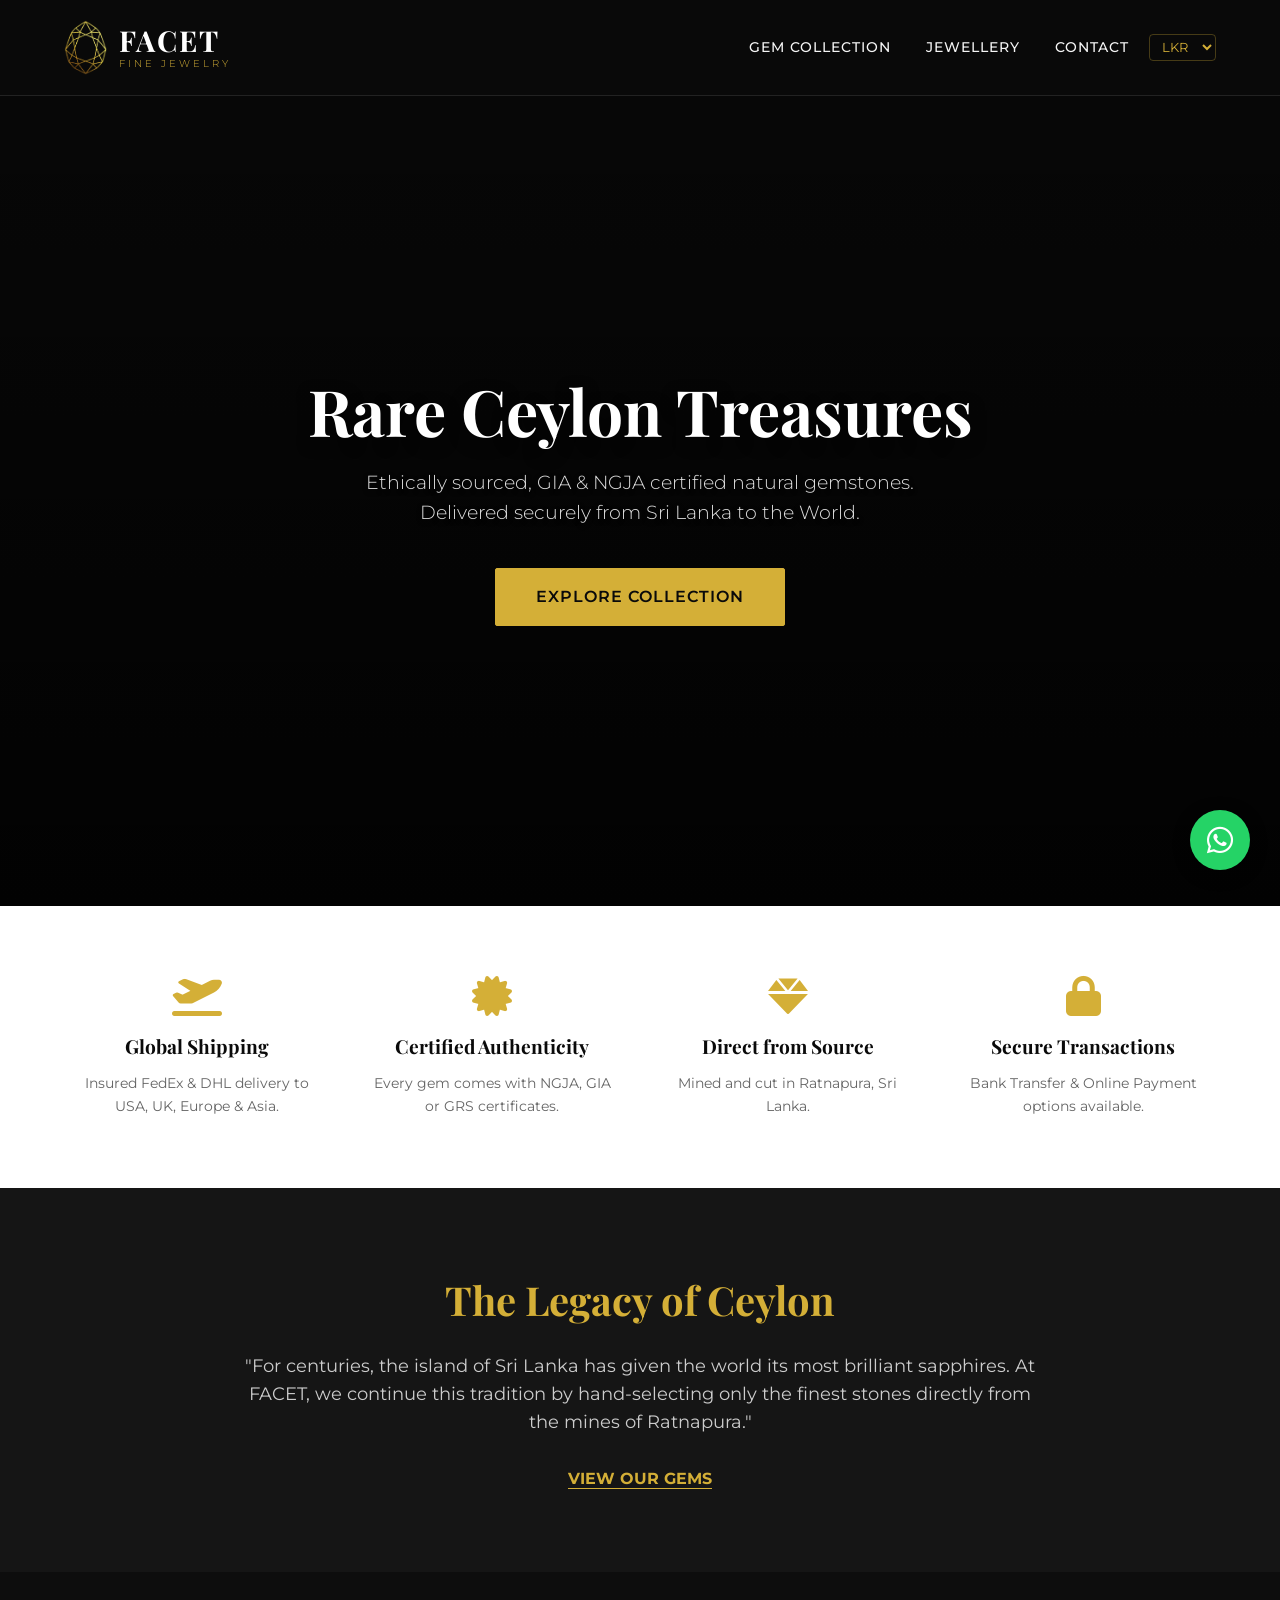
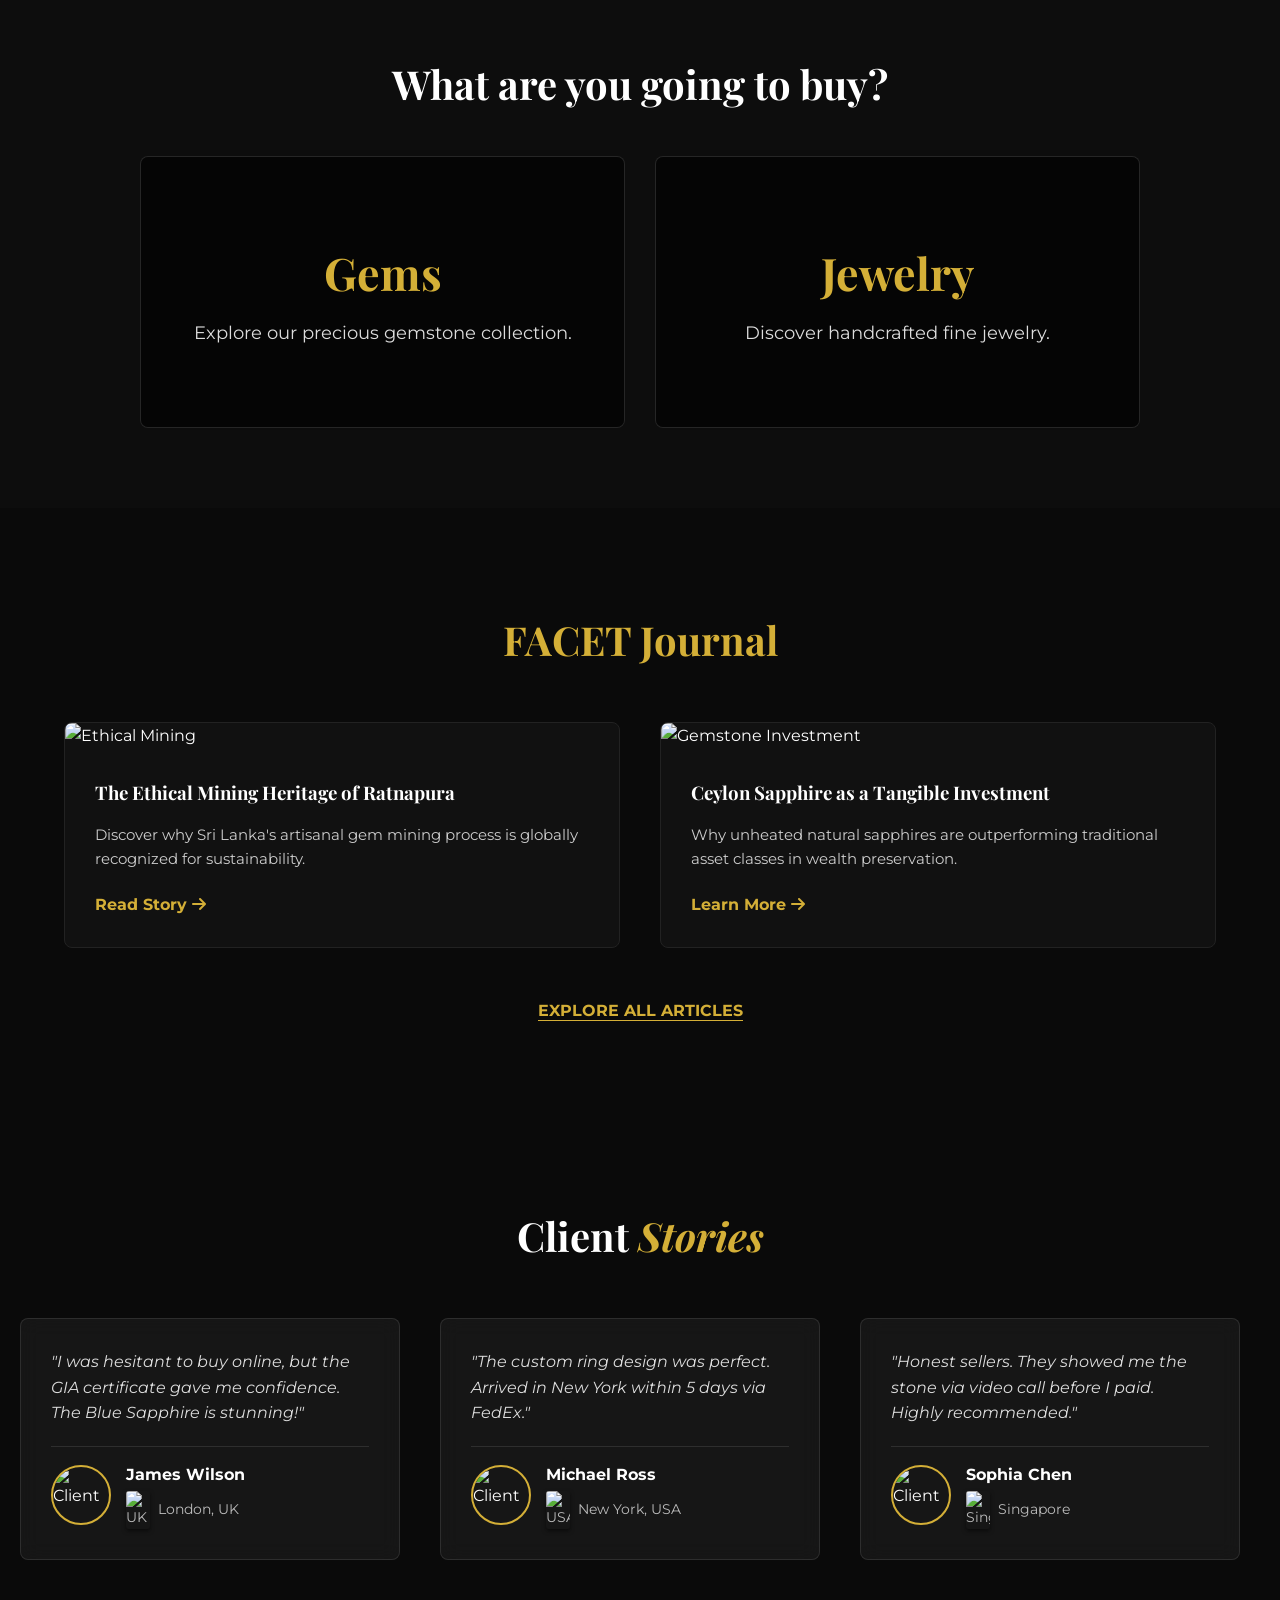
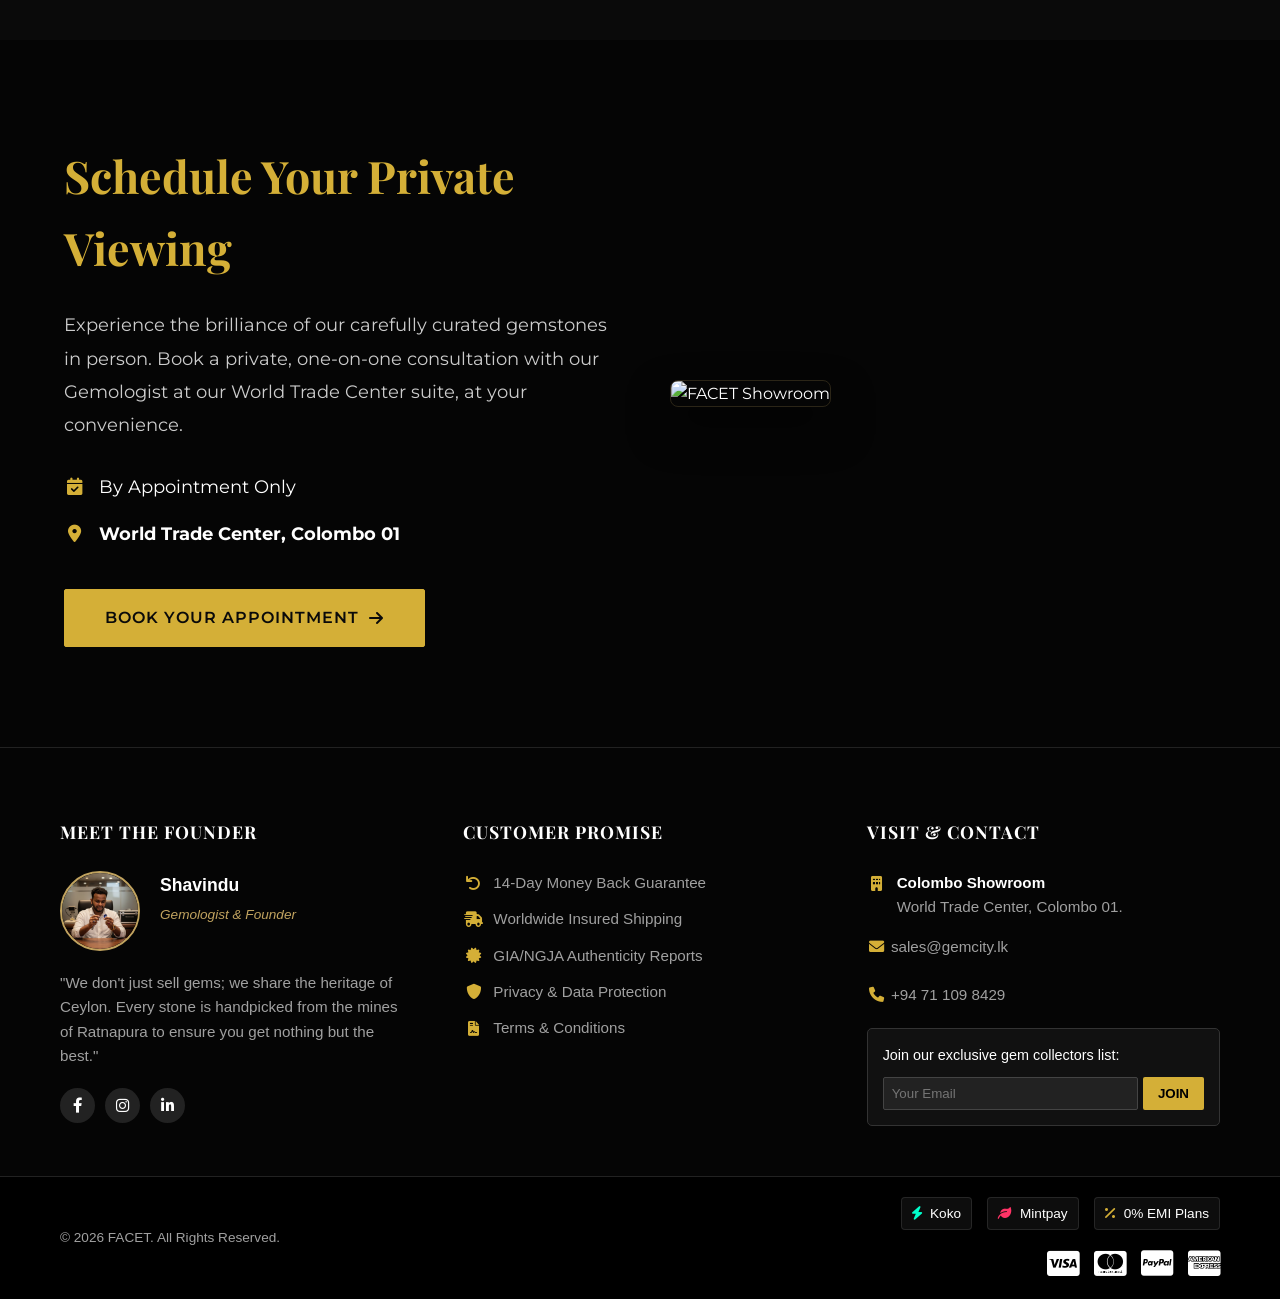
==== commit cdfbaa9c: "Revert "Redesign site: premium dark UI, WhatsApp-first conversion, bug fixes"" ====
--- a/index.html
+++ b/index.html
@@ -1,361 +1,1194 @@
-<!DOCTYPE html>
-<html lang="en">
-<head>
-  <meta charset="utf-8">
-  <meta name="viewport" content="width=device-width, initial-scale=1">
-  <title>FACET | Natural Ceylon Sapphires &amp; Fine Jewellery from Sri Lanka</title>
-  <meta name="description" content="Hand-selected natural Ceylon sapphires and fine jewellery from Ratnapura. Lab-reported gems, live video viewing before you buy, and fully insured worldwide delivery.">
-  <link rel="canonical" href="https://gemcity.lk/">
-  <meta name="theme-color" content="#0b0b0c">
-  <meta property="og:type" content="website">
-  <meta property="og:site_name" content="FACET Fine Jewelry">
-  <meta property="og:title" content="FACET | Natural Ceylon Sapphires &amp; Fine Jewellery from Sri Lanka">
-  <meta property="og:description" content="Hand-selected natural Ceylon sapphires and fine jewellery from Ratnapura. Lab-reported gems, live video viewing before you buy, and fully insured worldwide delivery.">
-  <meta property="og:url" content="https://gemcity.lk/">
-  <meta property="og:image" content="https://gemcity.lk/images/opt/hero-set-1440.webp">
-  <meta name="twitter:card" content="summary_large_image">
-  <link rel="icon" href="images/opt/favicon-32.png" sizes="32x32" type="image/png">
-  <link rel="apple-touch-icon" href="images/opt/apple-touch-icon.png">
-  <link rel="manifest" href="site.webmanifest">
-  <link rel="preload" href="assets/fonts/montserrat-latin-var.woff2" as="font" type="font/woff2" crossorigin>
-  <link rel="preload" as="image" href="images/opt/hero-set-1080.webp" imagesrcset="images/opt/hero-set-640.webp 640w, images/opt/hero-set-1080.webp 1080w, images/opt/hero-set-1440.webp 1440w" imagesizes="(max-width: 900px) 100vw, 50vw" fetchpriority="high">
-  <link rel="stylesheet" href="assets/css/tokens.css">
-  <link rel="stylesheet" href="assets/css/base.css">
-  <link rel="stylesheet" href="assets/css/components.css">
-  <link rel="stylesheet" href="assets/css/pages.css">
-  <script type="module" src="assets/js/main.js"></script>
-  <script type="application/ld+json">{"@context":"https://schema.org","@type":"JewelryStore","@id":"https://gemcity.lk/#store","name":"FACET Fine Jewelry","url":"https://gemcity.lk/","logo":"https://gemcity.lk/images/opt/icon-512.png","image":"https://gemcity.lk/images/opt/hero-set-1440.webp","description":"Natural Ceylon sapphires and handcrafted fine jewellery from Ratnapura, Sri Lanka. Lab-reported gems, live video viewing and insured worldwide delivery.","telephone":"+94711098429","email":"sales@gemcity.lk","priceRange":"LKR 35,000 – LKR 1,200,000","address":{"@type":"PostalAddress","streetAddress":"World Trade Center","addressLocality":"Colombo 01","addressCountry":"LK"},"areaServed":"Worldwide","paymentAccepted":"Bank transfer, Credit card, PayPal, Koko, Mintpay"}</script>
-  <script type="application/ld+json">{"@context":"https://schema.org","@type":"WebSite","name":"FACET Fine Jewelry","url":"https://gemcity.lk/"}</script>
-  <script type="application/ld+json">{"@context":"https://schema.org","@type":"FAQPage","mainEntity":[{"@type":"Question","name":"Is it safe to buy a gemstone online from Sri Lanka?","acceptedAnswer":{"@type":"Answer","text":"Yes, and we make it verifiable. Before you pay, we show you the actual stone on a live video call in natural light, together with its original gem lab report. Every parcel is shipped fully insured with tracking, and you are covered by our 14-day money-back guarantee."}},{"@type":"Question","name":"Are your gems natural and certified?","acceptedAnswer":{"@type":"Answer","text":"Every stone we sell is natural and comes with a gemmological report. For premium stones we provide reports from internationally recognised laboratories such as NGJA (Sri Lanka), GIA or GRS. The report for each stone is shown in its listing and on request before purchase."}},{"@type":"Question","name":"How does international shipping work?","acceptedAnswer":{"@type":"Answer","text":"We ship worldwide with FedEx or DHL, fully insured and tracked door to door, including to the USA, UK, Europe, the Middle East and Asia. Import duties and taxes in your country, if any, are payable on delivery."}},{"@type":"Question","name":"What is your return policy?","acceptedAnswer":{"@type":"Answer","text":"If a stone does not match its description, return it within 14 days of delivery in its original condition, with its report, for a full refund. See our returns policy for details."}},{"@type":"Question","name":"How can I pay?","acceptedAnswer":{"@type":"Answer","text":"International clients pay by bank transfer or card. In Sri Lanka you can also spread the cost with Koko or Mintpay instalment plans. Payment is only requested after you have seen the stone and agreed the final price."}},{"@type":"Question","name":"Can you set a stone into a custom piece of jewellery?","acceptedAnswer":{"@type":"Answer","text":"Yes. Our goldsmiths in Sri Lanka handcraft rings, pendants and earrings in gold or silver around the stone you choose. Share your idea on WhatsApp and we will send design sketches and a quote."}}]}</script>
-</head>
-<body>
-  <a class="skip-link" href="#main">Skip to content</a>
-  <p class="announce">Live video viewing before you buy &middot; Insured worldwide delivery &middot; <a href="https://wa.me/94711098429?text=Hello%20FACET%21%20I%20have%20a%20question." target="_blank" rel="noopener">Chat with our gemologist</a></p>
-  <header class="site-header">
-    <div class="container site-header__inner">
-      <a class="brand" href="index.html" aria-label="FACET Fine Jewelry — home">
-        <img src="images/opt/logo-mark.webp" alt="" width="30" height="39">
-        <span class="brand__name"><strong>FACET</strong><span>Fine Jewelry</span></span>
-      </a>
-      <nav class="nav" id="site-nav" aria-label="Main">
-        <ul class="nav__list" role="list"><li><a class="nav__link" href="all-gems.html">Gems</a></li><li><a class="nav__link" href="jewellery.html">Jewellery</a></li><li><a class="nav__link" href="blog.html">Journal</a></li><li><a class="nav__link" href="contact.html">Contact</a></li></ul>
-        <div class="nav__cta-mobile">
-          <a class="btn btn--wa btn--block" href="https://wa.me/94711098429?text=Hello%20FACET%21%20I%20would%20like%20some%20help%20choosing%20a%20gem." target="_blank" rel="noopener"><svg class="icon" aria-hidden="true" focusable="false"><use href="assets/icons.svg#i-whatsapp"/></svg> Chat on WhatsApp</a>
-          <a class="btn btn--ghost btn--block" href="contact.html?interest=private-viewing"><svg class="icon" aria-hidden="true" focusable="false"><use href="assets/icons.svg#i-calendar"/></svg> Book a private viewing</a>
-        </div>
-      </nav>
-      <div class="header-actions">
-        <div class="currency"><label class="visually-hidden" for="currency-index">Display prices in</label><select id="currency-index" data-currency-select><option value="LKR">LKR</option><option value="USD">USD</option><option value="GBP">GBP</option><option value="EUR">EUR</option><option value="AUD">AUD</option></select><svg class="icon" aria-hidden="true" focusable="false"><use href="assets/icons.svg#i-chevron-down"/></svg></div>
-        <a class="btn btn--wa btn--sm" href="https://wa.me/94711098429?text=Hello%20FACET%21%20I%20would%20like%20some%20help%20choosing%20a%20gem." target="_blank" rel="noopener"><svg class="icon" aria-hidden="true" focusable="false"><use href="assets/icons.svg#i-whatsapp"/></svg> Talk to an expert</a>
-        <button class="nav-toggle" type="button" aria-expanded="false" aria-controls="site-nav" aria-label="Open menu">
-          <svg class="icon icon--menu" aria-hidden="true" focusable="false"><use href="assets/icons.svg#i-menu"/></svg><svg class="icon icon--close" aria-hidden="true" focusable="false"><use href="assets/icons.svg#i-close"/></svg>
-        </button>
-      </div>
-    </div>
-  </header>
-
-  <main id="main">
-    <section class="hero" aria-labelledby="hero-title">
-      <div class="hero__content">
-        <p class="eyebrow">Ratnapura, Sri Lanka &rarr; worldwide</p>
-        <h1 id="hero-title">Rare Ceylon gems, <em>direct from the source.</em></h1>
-        <p class="hero__lead">Hand-selected natural sapphires and fine jewellery from Sri Lanka's City of Gems. Every stone is lab-reported and shown to you on live video before you buy.</p>
-        <div class="hero__ctas">
-          <a class="btn btn--primary" href="all-gems.html">Explore the gems <svg class="icon icon--arrow" aria-hidden="true" focusable="false"><use href="assets/icons.svg#i-arrow"/></svg></a>
-          <a class="btn btn--ghost" href="https://wa.me/94711098429?text=Hello%20FACET%21%20I%20would%20like%20some%20help%20choosing%20a%20gem." target="_blank" rel="noopener"><svg class="icon" aria-hidden="true" focusable="false"><use href="assets/icons.svg#i-whatsapp"/></svg> Chat with a gemologist</a>
-        </div>
-        <ul class="hero__proof" role="list">
-          <li><svg class="icon" aria-hidden="true" focusable="false"><use href="assets/icons.svg#i-video"/></svg> Live video before you pay</li>
-          <li><svg class="icon" aria-hidden="true" focusable="false"><use href="assets/icons.svg#i-return"/></svg> 14-day money-back</li>
-          <li><svg class="icon" aria-hidden="true" focusable="false"><use href="assets/icons.svg#i-globe"/></svg> Insured worldwide delivery</li>
-        </ul>
-      </div>
-      <div class="hero__media">
-        <img src="images/opt/hero-set-1080.webp" srcset="images/opt/hero-set-640.webp 640w, images/opt/hero-set-1080.webp 1080w, images/opt/hero-set-1440.webp 1440w" sizes="(max-width: 900px) 100vw, 50vw"
-             alt="Halo drop pendant and matching earrings with sky-blue gemstones, displayed on a black velvet bust" width="1440" height="1800" fetchpriority="high">
-        <a class="hero__tag" href="jewellery.html#FJ-01"><span>Featured piece &middot; Ref. FJ-01</span><strong>Halo Drop Pendant &amp; Earring Set</strong></a>
-      </div>
-    </section>
-
-    <section aria-label="Why buy from FACET">
-      <div class="container trust-bar" data-reveal-group>
-        <div class="trust-bar__item" data-reveal><svg class="icon" aria-hidden="true" focusable="false"><use href="assets/icons.svg#i-gem"/></svg><div><strong>Direct from Ratnapura</strong><span>No middlemen, origin pricing</span></div></div>
-        <div class="trust-bar__item" data-reveal><svg class="icon" aria-hidden="true" focusable="false"><use href="assets/icons.svg#i-award"/></svg><div><strong>Lab-reported gems</strong><span>NGJA, GIA or GRS documentation</span></div></div>
-        <div class="trust-bar__item" data-reveal><svg class="icon" aria-hidden="true" focusable="false"><use href="assets/icons.svg#i-globe"/></svg><div><strong>Insured worldwide</strong><span>FedEx &amp; DHL, tracked door to door</span></div></div>
-        <div class="trust-bar__item" data-reveal><svg class="icon" aria-hidden="true" focusable="false"><use href="assets/icons.svg#i-card"/></svg><div><strong>Flexible payment</strong><span>Bank transfer, card, Koko &amp; Mintpay</span></div></div>
-      </div>
-    </section>
-
-    <section class="section" aria-labelledby="collections-title">
-      <div class="container">
-        <div class="section-head" data-reveal>
-          <p class="eyebrow">The collection</p>
-          <h2 id="collections-title">Find your piece of Ceylon</h2>
-          <p>Choose a loose stone to keep or set, browse finished jewellery, or have something made only for you.</p>
-        </div>
-        <div class="cat-grid" data-reveal-group>
-          <article class="cat-card" data-reveal>
-            <img src="images/opt/cat-gems-960.webp" srcset="images/opt/cat-gems-640.webp 640w, images/opt/cat-gems-960.webp 960w" sizes="(max-width: 560px) 100vw, (max-width: 960px) 100vw, 40vw" alt="" width="960" height="960" loading="lazy" decoding="async">
-            <div class="cat-card__body">
-              <h3>Loose Ceylon gems</h3>
-              <p>Blue, pink, yellow and purple sapphires and vivid spinels, each with its lab report.</p>
-              <a class="link-arrow" href="all-gems.html">Shop gems <svg class="icon" aria-hidden="true" focusable="false"><use href="assets/icons.svg#i-arrow"/></svg></a>
-            </div>
-          </article>
-          <article class="cat-card" data-reveal>
-            <img src="images/opt/cat-jewellery-960.webp" srcset="images/opt/cat-jewellery-640.webp 640w, images/opt/cat-jewellery-960.webp 960w" sizes="(max-width: 560px) 100vw, 30vw" alt="" width="960" height="1200" loading="lazy" decoding="async">
-            <div class="cat-card__body">
-              <h3>Fine jewellery</h3>
-              <p>Pendants, rings and sets, handcrafted around Ceylon stones.</p>
-              <a class="link-arrow" href="jewellery.html">Shop jewellery <svg class="icon" aria-hidden="true" focusable="false"><use href="assets/icons.svg#i-arrow"/></svg></a>
-            </div>
-          </article>
-          <article class="cat-card" data-reveal>
-            <img src="images/opt/cat-bespoke-960.webp" srcset="images/opt/cat-bespoke-640.webp 640w, images/opt/cat-bespoke-960.webp 960w" sizes="(max-width: 560px) 100vw, 30vw" alt="" width="960" height="960" loading="lazy" decoding="async">
-            <div class="cat-card__body">
-              <h3>Bespoke design</h3>
-              <p>Your stone, your design: engagement rings and heirlooms made to order.</p>
-              <a class="link-arrow" href="contact.html?interest=custom-jewellery">Start a design <svg class="icon" aria-hidden="true" focusable="false"><use href="assets/icons.svg#i-arrow"/></svg></a>
-            </div>
-          </article>
-        </div>
-      </div>
-    </section>
-
-    <section class="section section--surface" aria-labelledby="new-jewellery-title">
-      <div class="container" data-catalog="jewellery" data-featured data-limit="4">
-        <div class="section-head section-head--split" data-reveal>
-          <div>
-            <p class="eyebrow">Handcrafted in Sri Lanka</p>
-            <h2 id="new-jewellery-title">Fine jewellery</h2>
-          </div>
-          <a class="link-arrow" href="jewellery.html">View all jewellery <svg class="icon" aria-hidden="true" focusable="false"><use href="assets/icons.svg#i-arrow"/></svg></a>
-        </div>
-        <div class="product-grid" data-grid><noscript><p><a class="gold" href="jewellery.html">Browse the jewellery collection</a></p></noscript></div>
-      </div>
-    </section>
-
-    <section class="section section--ivory" id="how-it-works" aria-labelledby="how-title">
-      <div class="container">
-        <div class="section-head section-head--center" data-reveal>
-          <p class="eyebrow">How buying works</p>
-          <h2 id="how-title">Simple, transparent, fully insured</h2>
-          <p>Buying a precious stone from the other side of the world should feel as safe as buying it in person. Here is how we make sure it does.</p>
-        </div>
-        <ol class="steps" data-reveal-group>
-          <li class="step" data-reveal><svg class="icon" aria-hidden="true" focusable="false"><use href="assets/icons.svg#i-gem"/></svg><h3>Choose your stone</h3><p>Browse the collection or tell us the colour, size and budget you have in mind. We also source to order.</p></li>
-          <li class="step" data-reveal><svg class="icon" aria-hidden="true" focusable="false"><use href="assets/icons.svg#i-video"/></svg><h3>See it live</h3><p>We show you the actual stone on a video call in natural light, together with its original lab report.</p></li>
-          <li class="step" data-reveal><svg class="icon" aria-hidden="true" focusable="false"><use href="assets/icons.svg#i-lock"/></svg><h3>Pay securely</h3><p>Only once you are happy: bank transfer or card, with Koko and Mintpay instalments in Sri Lanka.</p></li>
-          <li class="step" data-reveal><svg class="icon" aria-hidden="true" focusable="false"><use href="assets/icons.svg#i-package"/></svg><h3>Insured delivery</h3><p>FedEx or DHL, insured and tracked to your door, backed by our 14-day money-back guarantee.</p></li>
-        </ol>
-        <p style="text-align:center;margin-top:var(--s-7)"><a class="btn btn--dark" href="https://wa.me/94711098429?text=Hello%20FACET%21%20I%20would%20like%20to%20start%20with%20a%20question%20about%20buying%20a%20gem." target="_blank" rel="noopener"><svg class="icon" aria-hidden="true" focusable="false"><use href="assets/icons.svg#i-whatsapp"/></svg> Start with a question</a></p>
-      </div>
-    </section>
-
-    <section class="section" aria-labelledby="new-gems-title">
-      <div class="container" data-catalog="gems" data-featured data-limit="4">
-        <div class="section-head section-head--split" data-reveal>
-          <div>
-            <p class="eyebrow">Hand-picked this month</p>
-            <h2 id="new-gems-title">Featured Ceylon gems</h2>
-          </div>
-          <a class="link-arrow" href="all-gems.html">View all gems <svg class="icon" aria-hidden="true" focusable="false"><use href="assets/icons.svg#i-arrow"/></svg></a>
-        </div>
-        <div class="product-grid" data-grid><noscript><p><a class="gold" href="all-gems.html">Browse the full gem collection</a></p></noscript></div>
-      </div>
-    </section>
-
-    <section class="section section--surface" aria-labelledby="story-title">
-      <div class="container split">
-        <figure class="split__media" data-reveal>
-          <img src="images/opt/source-river-900.webp" alt="A miner panning gem gravel in a river in Ratnapura" width="900" height="600" loading="lazy" decoding="async">
-          <figcaption>Gem gravel is still panned by hand in the rivers of Ratnapura.</figcaption>
-        </figure>
-        <div class="split__body" data-reveal>
-          <p class="eyebrow">Our story</p>
-          <h2 id="story-title">From the riverbeds of Ratnapura to your hands</h2>
-          <p>For over two thousand years, the valleys of Ratnapura, the "City of Gems", have given the world its finest sapphires. FACET buys directly from the miners and cutters there, so you receive the true origin price and a clear story for every stone.</p>
-          <ul class="check-list" role="list">
-            <li><svg class="icon" aria-hidden="true" focusable="false"><use href="assets/icons.svg#i-check"/></svg><span><strong>No middlemen.</strong> Sourced from the mine, not from a chain of dealers.</span></li>
-            <li><svg class="icon" aria-hidden="true" focusable="false"><use href="assets/icons.svg#i-check"/></svg><span><strong>Hand-selected by a gemologist.</strong> Every stone is examined before it is listed.</span></li>
-            <li><svg class="icon" aria-hidden="true" focusable="false"><use href="assets/icons.svg#i-check"/></svg><span><strong>Total transparency.</strong> Unedited video and the original lab report, before any commitment.</span></li>
-          </ul>
-          <div class="signature">
-            <img src="images/opt/founder-400.webp" alt="Shavindu, gemologist and founder of FACET" width="400" height="600" loading="lazy">
-            <div><strong>Shavindu</strong><span>Gemologist &amp; founder</span></div>
-          </div>
-        </div>
-      </div>
-    </section>
-
-    <section class="section" aria-labelledby="reviews-title">
-      <div class="container">
-        <div class="section-head section-head--center" data-reveal>
-          <p class="eyebrow">Client stories</p>
-          <h2 id="reviews-title">Trusted by collectors worldwide</h2>
-        </div>
-        <div class="testimonials" data-reveal-group>
-          <figure class="quote-card" data-reveal>
-            <div class="stars" role="img" aria-label="Rated 5 out of 5"><svg class="icon" aria-hidden="true" focusable="false"><use href="assets/icons.svg#i-star"/></svg><svg class="icon" aria-hidden="true" focusable="false"><use href="assets/icons.svg#i-star"/></svg><svg class="icon" aria-hidden="true" focusable="false"><use href="assets/icons.svg#i-star"/></svg><svg class="icon" aria-hidden="true" focusable="false"><use href="assets/icons.svg#i-star"/></svg><svg class="icon" aria-hidden="true" focusable="false"><use href="assets/icons.svg#i-star"/></svg></div>
-            <blockquote><p>&ldquo;I was hesitant to buy online, but seeing the GIA certificate and the stone on video gave me confidence. The blue sapphire is stunning.&rdquo;</p></blockquote>
-            <figcaption><span class="avatar" aria-hidden="true">JW</span><span><strong>James Wilson</strong><span>London, United Kingdom</span></span></figcaption>
-          </figure>
-          <figure class="quote-card" data-reveal>
-            <div class="stars" role="img" aria-label="Rated 5 out of 5"><svg class="icon" aria-hidden="true" focusable="false"><use href="assets/icons.svg#i-star"/></svg><svg class="icon" aria-hidden="true" focusable="false"><use href="assets/icons.svg#i-star"/></svg><svg class="icon" aria-hidden="true" focusable="false"><use href="assets/icons.svg#i-star"/></svg><svg class="icon" aria-hidden="true" focusable="false"><use href="assets/icons.svg#i-star"/></svg><svg class="icon" aria-hidden="true" focusable="false"><use href="assets/icons.svg#i-star"/></svg></div>
-            <blockquote><p>&ldquo;The custom ring design was perfect, and it arrived in New York within five days by FedEx, fully insured.&rdquo;</p></blockquote>
-            <figcaption><span class="avatar" aria-hidden="true">MR</span><span><strong>Michael Ross</strong><span>New York, USA</span></span></figcaption>
-          </figure>
-          <figure class="quote-card" data-reveal>
-            <div class="stars" role="img" aria-label="Rated 5 out of 5"><svg class="icon" aria-hidden="true" focusable="false"><use href="assets/icons.svg#i-star"/></svg><svg class="icon" aria-hidden="true" focusable="false"><use href="assets/icons.svg#i-star"/></svg><svg class="icon" aria-hidden="true" focusable="false"><use href="assets/icons.svg#i-star"/></svg><svg class="icon" aria-hidden="true" focusable="false"><use href="assets/icons.svg#i-star"/></svg><svg class="icon" aria-hidden="true" focusable="false"><use href="assets/icons.svg#i-star"/></svg></div>
-            <blockquote><p>&ldquo;Honest sellers. They showed me the stone on a video call before I paid. Highly recommended.&rdquo;</p></blockquote>
-            <figcaption><span class="avatar" aria-hidden="true">SC</span><span><strong>Sophia Chen</strong><span>Singapore</span></span></figcaption>
-          </figure>
-        </div>
-      </div>
-    </section>
-
-    <section class="section section--surface" aria-labelledby="journal-title">
-      <div class="container">
-        <div class="section-head section-head--split" data-reveal>
-          <div>
-            <p class="eyebrow">The FACET journal</p>
-            <h2 id="journal-title">Learn before you buy</h2>
-          </div>
-          <a class="link-arrow" href="blog.html">All articles <svg class="icon" aria-hidden="true" focusable="false"><use href="assets/icons.svg#i-arrow"/></svg></a>
-        </div>
-        <div class="post-grid" data-reveal-group>
-          <article class="post-card" data-reveal>
-            <div class="post-card__media"><img src="images/opt/cat-gems-640.webp" srcset="images/opt/cat-gems-640.webp 640w, images/opt/cat-gems-960.webp 960w" sizes="(max-width: 700px) 100vw, 400px" alt="A vivid blue oval Ceylon sapphire" width="960" height="960" loading="lazy" decoding="async"></div>
-            <p class="post-card__meta"><span>Gem guide</span><time datetime="2025-10-12">12 October 2025</time></p>
-            <h3><a href="article-sapphire-guide.html">How to Choose the Perfect Ceylon Blue Sapphire</a></h3>
-            <p>Cornflower or royal blue? How colour, clarity, cut and treatment decide what a sapphire is really worth.</p>
-          </article>
-          <article class="post-card" data-reveal>
-            <div class="post-card__media"><img src="images/opt/certificate-480.webp" srcset="images/opt/certificate-480.webp 480w, images/opt/certificate-960.webp 960w" sizes="(max-width: 700px) 100vw, 400px" alt="A gemmological identification report" width="960" height="646" loading="lazy" decoding="async"></div>
-            <p class="post-card__meta"><span>Education</span><time datetime="2026-08-14">14 August 2026</time></p>
-            <h3><a href="article-certifications.html">Demystifying Gemstone Certifications</a></h3>
-            <p>What a gem lab report tells you, how to read one, and why a premium stone should never be bought without one.</p>
-          </article>
-          <article class="post-card" data-reveal>
-            <div class="post-card__media"><img src="images/opt/source-river-900.webp" srcset="images/opt/source-river-900.webp 900w" sizes="(max-width: 700px) 100vw, 400px" alt="A gem miner panning river gravel in Ratnapura" width="900" height="600" loading="lazy" decoding="async"></div>
-            <p class="post-card__meta"><span>Industry insights</span><time datetime="2026-01-05">5 January 2026</time></p>
-            <h3><a href="article-ethical-mining.html">The Ethical Mining Heritage of Ratnapura</a></h3>
-            <p>Why Sri Lanka&#x27;s small-scale, hand-worked gem pits are among the most sustainable in the world.</p>
-          </article>
-        </div>
-      </div>
-    </section>
-
-    <section class="section" id="faq" aria-labelledby="faq-title">
-      <div class="container container--narrow">
-        <div class="section-head section-head--center" data-reveal>
-          <p class="eyebrow">Questions</p>
-          <h2 id="faq-title">Buying with confidence</h2>
-        </div>
-        <div class="faq">
-          <details>
-            <summary>Is it safe to buy a gemstone online from Sri Lanka?<svg class="icon" aria-hidden="true" focusable="false"><use href="assets/icons.svg#i-plus"/></svg></summary>
-            <div><p>Yes, and we make it verifiable. Before you pay, we show you the actual stone on a live video call in natural light, together with its original gem lab report. Every parcel is shipped fully insured with tracking, and you are covered by our 14-day money-back guarantee.</p></div>
-          </details>
-          <details>
-            <summary>Are your gems natural and certified?<svg class="icon" aria-hidden="true" focusable="false"><use href="assets/icons.svg#i-plus"/></svg></summary>
-            <div><p>Every stone we sell is natural and comes with a gemmological report. For premium stones we provide reports from internationally recognised laboratories such as NGJA (Sri Lanka), GIA or GRS. The report for each stone is shown in its listing and on request before purchase.</p></div>
-          </details>
-          <details>
-            <summary>How does international shipping work?<svg class="icon" aria-hidden="true" focusable="false"><use href="assets/icons.svg#i-plus"/></svg></summary>
-            <div><p>We ship worldwide with FedEx or DHL, fully insured and tracked door to door, including to the USA, UK, Europe, the Middle East and Asia. Import duties and taxes in your country, if any, are payable on delivery.</p></div>
-          </details>
-          <details>
-            <summary>What is your return policy?<svg class="icon" aria-hidden="true" focusable="false"><use href="assets/icons.svg#i-plus"/></svg></summary>
-            <div><p>If a stone does not match its description, return it within 14 days of delivery in its original condition, with its report, for a full refund. See our <a class="gold" href="policies.html#returns">returns policy</a> for details.</p></div>
-          </details>
-          <details>
-            <summary>How can I pay?<svg class="icon" aria-hidden="true" focusable="false"><use href="assets/icons.svg#i-plus"/></svg></summary>
-            <div><p>International clients pay by bank transfer or card. In Sri Lanka you can also spread the cost with Koko or Mintpay instalment plans. Payment is only requested after you have seen the stone and agreed the final price.</p></div>
-          </details>
-          <details>
-            <summary>Can you set a stone into a custom piece of jewellery?<svg class="icon" aria-hidden="true" focusable="false"><use href="assets/icons.svg#i-plus"/></svg></summary>
-            <div><p>Yes. Our goldsmiths in Sri Lanka handcraft rings, pendants and earrings in gold or silver around the stone you choose. Share your idea on WhatsApp and we will send design sketches and a quote.</p></div>
-          </details>
-        </div>
-      </div>
-    </section>
-
-    <section class="section">
-      <div class="container">
-        <div class="cta-band" data-reveal>
-          <div>
-            <p class="eyebrow">Private consultation</p>
-            <h2>Book a private viewing</h2>
-            <p>See our stones in person at our World Trade Center suite in Colombo, or join a live video viewing from anywhere in the world. One-to-one with our gemologist, with no obligation to buy.</p>
-            <div class="cta-band__meta">
-              <span><svg class="icon" aria-hidden="true" focusable="false"><use href="assets/icons.svg#i-calendar"/></svg> By appointment</span>
-              <span><svg class="icon" aria-hidden="true" focusable="false"><use href="assets/icons.svg#i-pin"/></svg> WTC, Colombo 01</span>
-              <span><svg class="icon" aria-hidden="true" focusable="false"><use href="assets/icons.svg#i-video"/></svg> Or by live video, worldwide</span>
-            </div>
-          </div>
-          <div class="cta-band__actions">
-            <a class="btn btn--wa btn--block" href="https://wa.me/94711098429?text=Hello%20FACET%21%20I%20would%20like%20to%20book%20a%20private%20viewing." target="_blank" rel="noopener"><svg class="icon" aria-hidden="true" focusable="false"><use href="assets/icons.svg#i-whatsapp"/></svg> Book on WhatsApp</a>
-            <a class="btn btn--ghost btn--block" href="contact.html?interest=private-viewing">Send an inquiry <svg class="icon icon--arrow" aria-hidden="true" focusable="false"><use href="assets/icons.svg#i-arrow"/></svg></a>
-          </div>
-        </div>
-      </div>
-    </section>
-  </main>
-
-  <footer class="site-footer">
-    <div class="container">
-      <div class="footer-grid">
-        <div class="footer-about">
-          <a class="brand" href="index.html" aria-label="FACET Fine Jewelry — home">
-            <img src="images/opt/logo-mark.webp" alt="" width="30" height="39" loading="lazy">
-            <span class="brand__name"><strong>FACET</strong><span>Fine Jewelry</span></span>
-          </a>
-          <p>Natural Ceylon gemstones and handcrafted fine jewellery, hand-selected in Ratnapura by our founding gemologist and delivered fully insured worldwide.</p>
-          <p class="secure-note"><svg class="icon" aria-hidden="true" focusable="false"><use href="assets/icons.svg#i-lock"/></svg> Lab-reported stones &middot; secure payments</p>
-        </div>
-        <div>
-          <h2>Shop</h2>
-          <ul role="list">
-            <li><a href="all-gems.html">Loose Ceylon gems</a></li>
-            <li><a href="all-gems.html?type=blue">Blue sapphires</a></li>
-            <li><a href="jewellery.html">Fine jewellery</a></li>
-            <li><a href="contact.html?interest=custom-jewellery">Bespoke design</a></li>
-            <li><a href="contact.html?interest=private-viewing">Private viewing</a></li>
-          </ul>
-        </div>
-        <div>
-          <h2>Customer care</h2>
-          <ul role="list">
-            <li><a href="index.html#how-it-works">How buying works</a></li>
-            <li><a href="policies.html#shipping">Shipping &amp; delivery</a></li>
-            <li><a href="policies.html#returns">14-day money-back guarantee</a></li>
-            <li><a href="policies.html#certification">Certification</a></li>
-            <li><a href="policies.html#privacy">Privacy</a></li>
-            <li><a href="blog.html">Journal</a></li>
-          </ul>
-        </div>
-        <div>
-          <h2>Contact</h2>
-          <ul role="list" class="footer-contact">
-            <li><svg class="icon" aria-hidden="true" focusable="false"><use href="assets/icons.svg#i-whatsapp"/></svg><a href="https://wa.me/94711098429?text=Hello%20FACET%21" target="_blank" rel="noopener">WhatsApp +94 71 109 8429</a></li>
-            <li><svg class="icon" aria-hidden="true" focusable="false"><use href="assets/icons.svg#i-phone"/></svg><a href="tel:+94711098429">+94 71 109 8429</a></li>
-            <li><svg class="icon" aria-hidden="true" focusable="false"><use href="assets/icons.svg#i-mail"/></svg><a href="mailto:sales@gemcity.lk">sales@gemcity.lk</a></li>
-            <li><svg class="icon" aria-hidden="true" focusable="false"><use href="assets/icons.svg#i-pin"/></svg><span>World Trade Center, Colombo 01<br>Private viewings by appointment</span></li>
-          </ul>
-        </div>
-      </div>
-      <div class="footer-bottom">
-        <p>&copy; <span data-year>2026</span> FACET Fine Jewelry &middot; gemcity.lk</p>
-        <ul class="payments" role="list" aria-label="Accepted payment methods">
-          <li>Bank transfer</li><li>Visa</li><li>Mastercard</li><li>Amex</li><li>PayPal</li><li>Koko</li><li>Mintpay</li>
-        </ul>
-      </div>
-    </div>
-  </footer>
-
-  <a class="wa-fab" href="https://wa.me/94711098429?text=Hello%20FACET%21%20I%20have%20a%20question." target="_blank" rel="noopener" aria-label="Chat with our gemologist on WhatsApp">
-    <svg class="icon" aria-hidden="true" focusable="false"><use href="assets/icons.svg#i-whatsapp"/></svg><span class="wa-fab__label">Chat with a gemologist</span><span class="wa-fab__online" aria-hidden="true"></span>
-  </a>
-</body>
-</html>
+<!DOCTYPE html>
+<html lang="en">
+
+<head>
+    <meta charset="UTF-8">
+    <meta name="viewport" content="width=device-width, initial-scale=1.0">
+    <title>FACET | Luxury Ceylon Gems & Global Shipping</title>
+    <meta name="title" content="FACET | Luxury Ceylon Gems & Global Shipping">
+    <meta name="description"
+        content="FACET offers the world's finest Ceylon Sapphires, Rubies, and custom fine jewelry. Ethical mining, global insured shipping, and GIA certification.">
+    <meta property="og:type" content="website">
+    <meta property="og:url" content="https://gemcity.lk/">
+    <meta property="og:title" content="FACET | Luxury Ceylon Gems & Global Shipping">
+    <meta property="og:description"
+        content="Discover rare Ceylon gemstones and handcrafted luxury jewelry. Ethically sourced, globally delivered.">
+    <meta property="og:image" content="https://gemcity.lk/images/ui/hero1.jpg">
+    <link rel="icon" href="images/logoicon/faviconfacet.png" type="image/png">
+    <link rel="stylesheet" href="https://cdnjs.cloudflare.com/ajax/libs/font-awesome/6.0.0/css/all.min.css">
+    <link
+        href="https://fonts.googleapis.com/css2?family=Playfair+Display:wght@400;700&family=Montserrat:wght@300;400;500;600&display=swap"
+        rel="stylesheet">
+    <link rel="stylesheet" href="style.css">
+
+    <!-- Task 3: JSON-LD LocalBusiness Schema -->
+    <script type="application/ld+json">
+    {
+      "@context": "https://schema.org",
+      "@type": "JewelryStore",
+      "name": "FACET",
+      "url": "https://gemcity.lk/",
+      "logo": "https://gemcity.lk/images/ui/hero1.jpg",
+      "image": "https://gemcity.lk/images/ui/hero1.jpg",
+      "description": "Premium Ceylon Gems from Ratnapura. Worldwide FedEx shipping, GIA & NGJA certified sapphires and rubies.",
+      "telephone": "+94711098429",
+      "email": "sales@gemcity.lk",
+      "address": {
+        "@type": "PostalAddress",
+        "streetAddress": "World Trade Center",
+        "addressLocality": "Colombo 01",
+        "addressCountry": "LK"
+      },
+      "hasOfferCatalog": {
+        "@type": "OfferCatalog",
+        "name": "Ceylon Gems & Jewellery"
+      },
+      "brand": {
+        "@type": "Brand",
+        "name": "FACET"
+      },
+      "hasCertification": [
+        { "@type": "Certification", "name": "GIA" },
+        { "@type": "Certification", "name": "NGJA" }
+      ],
+      "sameAs": [
+        "https://www.facebook.com/gemcity",
+        "https://www.instagram.com/gemcity"
+      ]
+    }
+    </script>
+
+    <!-- STYLES MOVED TO style.css -->
+    <!--<style>
+        :root {
+            --primary: #c1a35f;
+            /* Luxury Gold */
+            --primary-dark: #a3863d;
+            --dark: #0a0a0a;
+            --dark-gray: #1a1a1a;
+            --light: #f5f5f5;
+            --white: #ffffff;
+            --text-gray: #b3b3b3;
+        }
+
+        * {
+            box-sizing: border-box;
+            margin: 0;
+            padding: 0;
+        }
+
+        body {
+            font-family: 'Inter', sans-serif;
+            background: var(--dark);
+            color: var(--white);
+            line-height: 1.6;
+            overflow-x: hidden;
+        }
+
+        /* --- NAVIGATION --- */
+        nav {
+            background: rgba(10, 10, 10, 0.95);
+            padding: 20px 5%;
+            display: flex;
+            justify-content: space-between;
+            align-items: center;
+            position: sticky;
+            top: 0;
+            z-index: 1000;
+            border-bottom: 1px solid rgba(255, 255, 255, 0.1);
+            backdrop-filter: blur(10px);
+        }
+
+        .nav-logo {
+            font-family: 'Playfair Display', serif;
+            font-size: 1.8rem;
+            font-weight: 700;
+            color: var(--white);
+            text-decoration: none;
+            display: flex;
+            align-items: center;
+            gap: 10px;
+            letter-spacing: 1px;
+        }
+
+        .nav-logo span {
+            color: var(--primary);
+        }
+
+        .nav-links {
+            display: flex;
+            list-style: none;
+        }
+
+        .nav-links li {
+            margin-left: 35px;
+        }
+
+        .nav-links a {
+            text-decoration: none;
+            color: var(--light);
+            font-weight: 500;
+            transition: 0.3s;
+            font-size: 0.9rem;
+            text-transform: uppercase;
+            letter-spacing: 1px;
+        }
+
+        .nav-links a:hover {
+            color: var(--primary);
+        }
+
+        /* --- HERO SECTION (Cinematic Video-Like Effect) --- */
+        .hero {
+            height: 90vh;
+            position: relative;
+            display: flex;
+            align-items: center;
+            justify-content: center;
+            text-align: center;
+            color: white;
+            overflow: hidden;
+        }
+
+        .hero-slider {
+            position: absolute;
+            width: 100%;
+            height: 100%;
+            z-index: -1;
+        }
+
+        .hero-slide {
+            position: absolute;
+            width: 100%;
+            height: 100%;
+            background-size: cover;
+            background-position: center;
+            background-attachment: fixed;
+            opacity: 0;
+            transform: scale(1);
+            /* Start normal size */
+            /* This transition creates the smooth video-like effect */
+            transition: opacity 2s ease-in-out, transform 10s linear;
+        }
+
+        .hero1 {
+            background-image: url('images/ui/hero1.jpg');
+        }
+
+        .hero2 {
+            background-image: url('images/ui/hero2.jpg');
+        }
+
+        .hero3 {
+            background-image: url('images/ui/hero3.jpg');
+        }
+
+        .hero-slide.active {
+            opacity: 1;
+            transform: scale(1.15);
+            /* Slowly zooms in while active */
+        }
+
+        .hero-overlay {
+            position: absolute;
+            width: 100%;
+            height: 100%;
+            background: linear-gradient(to bottom, rgba(0, 0, 0, 0.3), rgba(0, 0, 0, 0.8));
+        }
+
+        .hero-content {
+            z-index: 2;
+            padding: 20px;
+        }
+
+        .hero-content h1 {
+            font-family: 'Playfair Display', serif;
+            font-size: clamp(3rem, 5vw, 5rem);
+            margin-bottom: 20px;
+            line-height: 1.1;
+            text-shadow: 0 5px 15px rgba(0, 0, 0, 0.5);
+        }
+
+        .hero-content p {
+            font-size: 1.2rem;
+            margin-bottom: 40px;
+            max-width: 700px;
+            margin-inline: auto;
+            color: #ddd;
+            font-weight: 300;
+            text-shadow: 0 2px 5px rgba(0, 0, 0, 0.5);
+        }
+
+        .btn-luxury {
+            background: var(--primary);
+            color: var(--dark);
+            padding: 15px 40px;
+            text-decoration: none;
+            font-weight: 600;
+            border-radius: 2px;
+            transition: 0.3s;
+            display: inline-block;
+            text-transform: uppercase;
+            letter-spacing: 1px;
+            border: 1px solid var(--primary);
+        }
+
+        .btn-luxury:hover {
+            background: transparent;
+            color: var(--primary);
+        }
+
+        /* --- TRUST BADGES --- */
+        .trust-section {
+            background: var(--white);
+            color: var(--dark);
+            padding: 60px 5%;
+        }
+
+        .trust-grid {
+            display: grid;
+            grid-template-columns: repeat(auto-fit, minmax(200px, 1fr));
+            gap: 30px;
+            max-width: 1200px;
+            margin: auto;
+            text-align: center;
+        }
+
+        .trust-item {
+            transition: transform 0.3s ease;
+            padding: 10px;
+            cursor: pointer;
+        }
+
+        .trust-item:hover {
+            transform: translateY(-10px);
+        }
+
+        .trust-item i {
+            font-size: 2.5rem;
+            color: var(--primary);
+            margin-bottom: 15px;
+        }
+
+        .trust-item h3 {
+            font-family: 'Playfair Display', serif;
+            font-size: 1.2rem;
+            margin-bottom: 10px;
+        }
+
+        .trust-item p {
+            font-size: 0.9rem;
+            color: #666;
+        }
+
+        /* --- HERITAGE SECTION --- */
+        .heritage-section {
+            padding: 80px 5%;
+            text-align: center;
+            background: var(--dark-gray);
+        }
+
+        .heritage-content {
+            max-width: 800px;
+            margin: auto;
+        }
+
+        .heritage-content h2 {
+            font-family: 'Playfair Display', serif;
+            color: var(--primary);
+            font-size: 2.5rem;
+            margin-bottom: 20px;
+        }
+
+        .heritage-content p {
+            color: #ccc;
+            margin-bottom: 30px;
+            font-size: 1.1rem;
+        }
+
+        /* --- CHOICE SECTION --- */
+        .choice-section {
+            padding: 80px 5%;
+            text-align: center;
+            background: #0d0d0d;
+        }
+
+        .choice-section h2 {
+            font-family: 'Playfair Display', serif;
+            font-size: 2.5rem;
+            margin-bottom: 40px;
+            color: var(--white);
+        }
+
+        .choice-container {
+            display: flex;
+            gap: 30px;
+            justify-content: center;
+            max-width: 1000px;
+            margin: auto;
+            flex-wrap: wrap;
+        }
+
+        .choice-card {
+            flex: 1;
+            min-width: 300px;
+            padding: 80px 20px;
+            text-decoration: none;
+            border-radius: 8px;
+            color: white;
+            position: relative;
+            overflow: hidden;
+            display: flex;
+            flex-direction: column;
+            align-items: center;
+            justify-content: center;
+            border: 1px solid rgba(255, 255, 255, 0.1);
+            transition: 0.4s ease;
+            background-size: cover;
+            background-position: center;
+        }
+
+        .choice-card::before {
+            content: '';
+            position: absolute;
+            top: 0;
+            left: 0;
+            width: 100%;
+            height: 100%;
+            background: rgba(0, 0, 0, 0.6);
+            z-index: 1;
+            transition: 0.4s ease;
+        }
+
+        .choice-card:hover::before {
+            background: rgba(0, 0, 0, 0.3);
+        }
+
+        .choice-card:hover {
+            transform: translateY(-10px);
+            box-shadow: 0 15px 40px rgba(193, 163, 95, 0.2);
+            border-color: var(--primary);
+        }
+
+        .choice-card h3 {
+            position: relative;
+            z-index: 2;
+            font-family: 'Playfair Display', serif;
+            font-size: 2.8rem;
+            margin-bottom: 10px;
+            color: var(--primary);
+            transition: 0.3s;
+        }
+
+        .choice-card p {
+            position: relative;
+            z-index: 2;
+            font-size: 1.1rem;
+            color: #ddd;
+        }
+
+        .choice-card:hover h3 {
+            color: var(--white);
+            text-shadow: 0 2px 10px rgba(0, 0, 0, 0.8);
+        }
+
+        .gem-bg {
+            background-image: url('images/ui/hero2.jpg');
+        }
+
+        .jewelry-bg {
+            background-image: url('images/ui/hero1.jpg');
+        }
+
+        /* --- TESTIMONIALS (Updated for Better Photos) --- */
+        .testimonial-section {
+            background: linear-gradient(rgba(0, 0, 0, 0.7), rgba(0, 0, 0, 0.9)), url('images/ui/mine-bg.jpg');
+            background-size: cover;
+            background-position: center;
+            background-attachment: fixed;
+            padding: 80px 0;
+            overflow: hidden;
+            position: relative;
+        }
+
+        .section-title {
+            text-align: center;
+            color: var(--white);
+            margin-bottom: 50px;
+            font-family: 'Playfair Display', serif;
+            font-size: 2.5rem;
+        }
+
+        .section-title span {
+            color: var(--primary);
+            font-style: italic;
+        }
+
+        .slider-wrap {
+            width: 100%;
+            overflow: hidden;
+            display: flex;
+        }
+
+        .t-track {
+            display: flex;
+            width: max-content;
+            animation: scroll 40s linear infinite;
+        }
+
+        .slider-wrap:hover .t-track {
+            animation-play-state: paused;
+        }
+
+        @keyframes scroll {
+            0% {
+                transform: translateX(0);
+            }
+
+            100% {
+                transform: translateX(-50%);
+            }
+        }
+
+        .glass-card {
+            background: rgba(255, 255, 255, 0.05);
+            backdrop-filter: blur(10px);
+            border: 1px solid rgba(255, 255, 255, 0.1);
+            border-radius: 8px;
+            padding: 30px;
+            width: 380px;
+            margin: 0 20px;
+            flex-shrink: 0;
+            display: flex;
+            flex-direction: column;
+            justify-content: space-between;
+        }
+
+        .glass-card p {
+            font-style: italic;
+            color: #ddd;
+            font-size: 1rem;
+            margin-bottom: 20px;
+            line-height: 1.6;
+        }
+
+        /* Client Info Styling - Updated */
+        .client-info {
+            display: flex;
+            align-items: center;
+            gap: 15px;
+            border-top: 1px solid rgba(255, 255, 255, 0.1);
+            padding-top: 15px;
+        }
+
+        /* Big Customer Photo */
+        .client-img {
+            width: 60px;
+            height: 60px;
+            border-radius: 50%;
+            object-fit: cover;
+            border: 2px solid var(--primary);
+        }
+
+        .client-details h4 {
+            color: var(--white);
+            font-size: 1rem;
+            margin-bottom: 4px;
+        }
+
+        /* Small & Sharp Flag */
+        .country-info {
+            display: flex;
+            align-items: center;
+            gap: 8px;
+            font-size: 0.85rem;
+            color: #bbb;
+        }
+
+        .flag-icon {
+            width: 24px;
+            height: auto;
+            border-radius: 3px;
+            box-shadow: 0 2px 4px rgba(0, 0, 0, 0.5);
+        }
+
+
+        /* --- FOOTER STYLES --- */
+        footer {
+            background: #050505;
+            color: #a0a0a0;
+            padding-top: 70px;
+            border-top: 1px solid #222;
+            font-family: 'Inter', sans-serif;
+            font-size: 0.95rem;
+        }
+
+        .footer-grid {
+            max-width: 1200px;
+            margin: auto;
+            padding: 0 20px;
+            display: grid;
+            grid-template-columns: repeat(auto-fit, minmax(300px, 1fr));
+            gap: 50px;
+            padding-bottom: 50px;
+        }
+
+        .footer-heading {
+            color: #fff;
+            font-family: 'Playfair Display', serif;
+            letter-spacing: 1px;
+            margin-bottom: 25px;
+            text-transform: uppercase;
+            font-size: 1.1rem;
+        }
+
+        .footer-link {
+            color: #a0a0a0;
+            text-decoration: none;
+            display: flex;
+            align-items: center;
+            gap: 10px;
+            transition: 0.3s;
+            margin-bottom: 12px;
+        }
+
+        .footer-link:hover {
+            color: var(--primary);
+            transform: translateX(5px);
+        }
+
+        .footer-icon {
+            color: var(--primary);
+            width: 20px;
+            text-align: center;
+        }
+
+        /* Floating WhatsApp */
+        .whatsapp-float {
+            position: fixed;
+            bottom: 30px;
+            right: 30px;
+            background: #25d366;
+            color: white;
+            width: 60px;
+            height: 60px;
+            border-radius: 50%;
+            display: flex;
+            align-items: center;
+            justify-content: center;
+            font-size: 30px;
+            z-index: 1000;
+            box-shadow: 0 4px 15px rgba(0, 0, 0, 0.5);
+            transition: 0.3s;
+            text-decoration: none;
+        }
+
+        .whatsapp-float:hover {
+            transform: scale(1.1);
+            background: #128c7e;
+        }
+
+        .founder-container {
+            display: flex;
+            gap: 20px;
+            align-items: flex-start;
+            margin-bottom: 20px;
+        }
+
+        .founder-img {
+            width: 80px;
+            height: 80px;
+            border-radius: 50%;
+            object-fit: cover;
+            border: 2px solid #c1a35f;
+        }
+
+        .founder-info h5 {
+            color: #fff;
+            font-size: 1.1rem;
+            margin-bottom: 5px;
+        }
+
+        .founder-info p {
+            font-size: 0.85rem;
+            color: #c1a35f;
+            font-style: italic;
+        }
+
+        .social-links {
+            display: flex;
+            gap: 10px;
+        }
+
+        .social-link {
+            width: 35px;
+            height: 35px;
+            background: #222;
+            color: #fff;
+            display: flex;
+            align-items: center;
+            justify-content: center;
+            border-radius: 50%;
+            text-decoration: none;
+            transition: 0.3s;
+        }
+
+        .social-link:hover {
+            background: var(--primary);
+            color: #000;
+        }
+
+        .promise-links {
+            display: flex;
+            flex-direction: column;
+        }
+
+        .contact-item {
+            margin-bottom: 15px;
+            display: flex;
+            gap: 10px;
+        }
+
+        .contact-item i {
+            margin-top: 5px;
+        }
+
+        .newsletter-box {
+            background: #111;
+            padding: 15px;
+            border-radius: 5px;
+            border: 1px solid #333;
+        }
+
+        .newsletter-box p {
+            color: #fff;
+            margin-bottom: 10px;
+            font-size: 0.9rem;
+        }
+
+        .newsletter-form {
+            display: flex;
+            gap: 5px;
+        }
+
+        .footer-contact-info {
+            margin-bottom: 20px;
+        }
+
+        .newsletter-form input {
+            background: #222;
+            border: 1px solid #444;
+            padding: 8px;
+            color: #fff;
+            width: 100%;
+            border-radius: 2px;
+            outline: none;
+        }
+
+        .newsletter-form button {
+            background: var(--primary);
+            color: #000;
+            border: none;
+            padding: 8px 15px;
+            font-weight: bold;
+            cursor: pointer;
+            border-radius: 2px;
+        }
+
+        .footer-bottom {
+            border-top: 1px solid #222;
+            background: #000;
+            padding: 20px 0;
+        }
+
+        .footer-bottom-content {
+            max-width: 1200px;
+            margin: auto;
+            padding: 0 20px;
+            text-align: center;
+            display: flex;
+            flex-wrap: wrap;
+            justify-content: space-between;
+            align-items: center;
+            gap: 15px;
+        }
+
+        .footer-bottom-content p {
+            font-size: 0.85rem;
+        }
+
+        .payment-icons {
+            font-size: 1.8rem;
+            display: flex;
+            gap: 15px;
+            opacity: 0.7;
+        }
+
+        .payment-icons i {
+            color: #fff;
+        }
+
+        .menu-toggle {
+            display: none;
+            color: white;
+            font-size: 1.5rem;
+            cursor: pointer;
+            transition: 0.3s;
+        }
+
+        .menu-toggle:hover {
+            color: var(--primary);
+        }
+
+        @media (max-width: 768px) {
+            .nav-links {
+                display: none;
+                flex-direction: column;
+                position: absolute;
+                top: 100%;
+                right: 0;
+                width: 100%;
+                background: rgba(10, 10, 10, 0.98);
+                padding: 20px 0;
+                text-align: center;
+                border-bottom: 1px solid rgba(255, 255, 255, 0.1);
+                box-shadow: 0 10px 30px rgba(0, 0, 0, 0.5);
+            }
+
+            .nav-links.active {
+                display: flex;
+            }
+
+            .nav-links li {
+                margin: 15px 0;
+            }
+
+            .menu-toggle {
+                display: block;
+            }
+
+            .hero-content h1 {
+                font-size: 2.5rem;
+            }
+
+            .trust-grid {
+                grid-template-columns: 1fr 1fr;
+            }
+        }
+
+        .showroom-title {
+            color: #fff;
+        }
+
+        .founder-quote {
+            line-height: 1.6;
+            margin-bottom: 20px;
+        }
+
+        .heritage-link {
+            color: var(--primary);
+            text-decoration: none;
+            font-weight: bold;
+            border-bottom: 1px solid var(--primary);
+        }
+    </style>-->
+</head>
+
+<body>
+
+    <nav>
+        <a href="index.html" class="nav-logo"
+            style="display: flex; align-items: center; gap: 12px; text-decoration: none;">
+            <img src="images/logoicon/webpro.png" alt="FACET Logo" style="height:55px;width:auto;">
+            <div style="display: flex; flex-direction: column; line-height: 1;">
+                <span
+                    style="font-family: 'Playfair Display', serif; font-size: 1.8rem; font-weight: 700; color: #fff; letter-spacing: 2px;">FACET</span>
+                <span
+                    style="font-family: 'Montserrat', sans-serif; font-size: 0.65rem; font-weight: 300; color: #D4AF37; letter-spacing: 3px; margin-top: 4px;">FINE
+                    JEWELRY</span>
+            </div>
+        </a>
+        <ul class="nav-links" id="nav-links">
+            <li><a href="all-gems.html">Gem Collection</a></li>
+            <li><a href="jewellery.html">Jewellery</a></li>
+            <li><a href="contact.html">Contact</a></li>
+            <li class="currency-selector-container" style="margin-left: 20px; display: flex; align-items: center;">
+                <select id="currency-selector"
+                    style="background: transparent; color: var(--primary); border: 1px solid rgba(212, 175, 55, 0.3); padding: 4px 8px; border-radius: 4px; font-family: 'Montserrat', sans-serif; font-size: 0.8rem; cursor: pointer; outline: none;">
+                    <option value="LKR">LKR</option>
+                    <option value="USD">USD</option>
+                    <option value="GBP">GBP</option>
+                </select>
+            </li>
+        </ul>
+        <div class="menu-toggle" id="mobile-menu"><i class="fas fa-bars"></i></div>
+    </nav>
+
+    <header class="hero">
+        <div class="hero-slider">
+            <div class="hero-slide hero1 active"></div>
+            <div class="hero-slide hero2"></div>
+            <div class="hero-slide hero3"></div>
+        </div>
+        <div class="hero-overlay"></div>
+        <div class="hero-content">
+            <h1>Rare Ceylon Treasures</h1>
+            <p>Ethically sourced, GIA & NGJA certified natural gemstones. <br>Delivered securely from Sri Lanka to the
+                World.</p>
+            <a href="all-gems.html" class="btn-luxury">Explore Collection</a>
+        </div>
+    </header>
+
+    <section class="trust-section">
+        <div class="trust-grid">
+            <div class="trust-item">
+                <i class="fas fa-plane-departure"></i>
+                <h3>Global Shipping</h3>
+                <p>Insured FedEx & DHL delivery to USA, UK, Europe & Asia.</p>
+            </div>
+            <div class="trust-item">
+                <i class="fas fa-certificate"></i>
+                <h3>Certified Authenticity</h3>
+                <p>Every gem comes with NGJA, GIA or GRS certificates.</p>
+            </div>
+            <div class="trust-item">
+                <i class="fas fa-gem"></i>
+                <h3>Direct from Source</h3>
+                <p>Mined and cut in Ratnapura, Sri Lanka.</p>
+            </div>
+            <div class="trust-item">
+                <i class="fas fa-lock"></i>
+                <h3>Secure Transactions</h3>
+                <p>Bank Transfer & Online Payment options available.</p>
+            </div>
+        </div>
+    </section>
+
+    <section class="heritage-section">
+        <div class="heritage-content">
+            <h2>The Legacy of Ceylon</h2>
+            <p>"For centuries, the island of Sri Lanka has given the world its most brilliant sapphires. At FACET, we
+                continue this tradition by hand-selecting only the finest stones directly from the mines of Ratnapura."
+            </p>
+            <a href="all-gems.html" class="heritage-link">VIEW OUR GEMS</a>
+        </div>
+    </section>
+
+    <section class="choice-section">
+        <h2>What are you going to buy?</h2>
+        <div class="choice-container">
+            <a href="all-gems.html" class="choice-card gem-bg">
+                <h3>Gems</h3>
+                <p>Explore our precious gemstone collection.</p>
+            </a>
+            <a href="jewellery.html" class="choice-card jewelry-bg">
+                <h3>Jewelry</h3>
+                <p>Discover handcrafted fine jewelry.</p>
+            </a>
+        </div>
+    </section>
+
+    <section class="journal-section" style="padding: 100px 5%; background: var(--dark);">
+        <div style="max-width: 1200px; margin: auto; text-align: center;">
+            <h2
+                style="font-family: 'Playfair Display', serif; font-size: 2.5rem; color: var(--primary); margin-bottom: 50px;">
+                FACET Journal</h2>
+            <div style="display: grid; grid-template-columns: repeat(auto-fit, minmax(300px, 1fr)); gap: 40px;">
+                <article
+                    style="background: #111; border: 1px solid #222; border-radius: 8px; overflow: hidden; transition: 0.3s; text-align: left;">
+                    <img src="images/ui/hero2.jpg" alt="Ethical Mining"
+                        style="width: 100%; height: 250px; object-fit: cover;">
+                    <div style="padding: 30px;">
+                        <h3 style="font-family: 'Playfair Display', serif; margin-bottom: 15px; color: #fff;">The
+                            Ethical Mining Heritage of Ratnapura</h3>
+                        <p style="color: #ccc; font-size: 0.95rem; margin-bottom: 20px;">Discover why Sri Lanka's
+                            artisanal gem mining process is globally recognized for sustainability.</p>
+                        <a href="article-ethical-mining.html"
+                            style="color: var(--primary); text-decoration: none; font-weight: bold;">Read Story <i
+                                class="fas fa-arrow-right"></i></a>
+                    </div>
+                </article>
+                <article
+                    style="background: #111; border: 1px solid #222; border-radius: 8px; overflow: hidden; transition: 0.3s; text-align: left;">
+                    <img src="images/ui/hero3.jpg" alt="Gemstone Investment"
+                        style="width: 100%; height: 250px; object-fit: cover;">
+                    <div style="padding: 30px;">
+                        <h3 style="font-family: 'Playfair Display', serif; margin-bottom: 15px; color: #fff;">Ceylon
+                            Sapphire as a Tangible Investment</h3>
+                        <p style="color: #ccc; font-size: 0.95rem; margin-bottom: 20px;">Why unheated natural sapphires
+                            are outperforming traditional asset classes in wealth preservation.</p>
+                        <a href="article-investment.html"
+                            style="color: var(--primary); text-decoration: none; font-weight: bold;">Learn More <i
+                                class="fas fa-arrow-right"></i></a>
+                    </div>
+                </article>
+            </div>
+            <div style="margin-top: 50px;">
+                <a href="blog.html" class="heritage-link">EXPLORE ALL ARTICLES</a>
+            </div>
+        </div>
+    </section>
+
+    <section class="testimonial-section">
+        <h2 class="section-title">Client <span>Stories</span></h2>
+
+        <div class="slider-wrap">
+            <div class="t-track">
+
+                <div class="glass-card">
+                    <p>"I was hesitant to buy online, but the GIA certificate gave me confidence. The Blue Sapphire is
+                        stunning!"</p>
+                    <div class="client-info">
+                        <img src="images/client1.jpg" alt="Client" class="client-img" loading="lazy">
+                        <div class="client-details">
+                            <h4>James Wilson</h4>
+                            <div class="country-info">
+                                <img src="https://flagcdn.com/w80/gb.png" class="flag-icon" alt="UK" loading="lazy">
+                                <span>London, UK</span>
+                            </div>
+                        </div>
+                    </div>
+                </div>
+
+                <div class="glass-card">
+                    <p>"The custom ring design was perfect. Arrived in New York within 5 days via FedEx."</p>
+                    <div class="client-info">
+                        <img src="images/client3.jpg" alt="Client" class="client-img" loading="lazy">
+                        <div class="client-details">
+                            <h4>Michael Ross</h4>
+                            <div class="country-info">
+                                <img src="https://flagcdn.com/w80/us.png" class="flag-icon" alt="USA" loading="lazy">
+                                <span>New York, USA</span>
+                            </div>
+                        </div>
+                    </div>
+                </div>
+
+                <div class="glass-card">
+                    <p>"Honest sellers. They showed me the stone via video call before I paid. Highly recommended."</p>
+                    <div class="client-info">
+                        <img src="images/client2.jpg" alt="Client" class="client-img" loading="lazy">
+                        <div class="client-details">
+                            <h4>Sophia Chen</h4>
+                            <div class="country-info">
+                                <img src="https://flagcdn.com/w80/sg.png" class="flag-icon" alt="Singapore"
+                                    loading="lazy">
+                                <span>Singapore</span>
+                            </div>
+                        </div>
+                    </div>
+                </div>
+
+                <div class="glass-card">
+                    <p>"Excellent packaging and communication. The Ruby I bought is a true treasure."</p>
+                    <div class="client-info">
+                        <img src="images/client1.jpg" alt="Client" class="client-img" loading="lazy">
+                        <div class="client-details">
+                            <h4>Ahmed Al-Fayed</h4>
+                            <div class="country-info">
+                                <img src="https://flagcdn.com/w80/ae.png" class="flag-icon" alt="UAE" loading="lazy">
+                                <span>Dubai, UAE</span>
+                            </div>
+                        </div>
+                    </div>
+                </div>
+
+                <div class="glass-card">
+                    <p>"I was hesitant to buy online, but the GIA certificate gave me confidence. The Blue Sapphire is
+                        stunning!"</p>
+                    <div class="client-info">
+                        <img src="images/client1.jpg" alt="Client" class="client-img" loading="lazy">
+                        <div class="client-details">
+                            <h4>James Wilson</h4>
+                            <div class="country-info">
+                                <img src="https://flagcdn.com/w80/gb.png" class="flag-icon" alt="UK" loading="lazy">
+                                <span>London, UK</span>
+                            </div>
+                        </div>
+                    </div>
+                </div>
+                <div class="glass-card">
+                    <p>"The custom ring design was perfect. Arrived in New York within 5 days via FedEx."</p>
+                    <div class="client-info">
+                        <img src="images/client3.jpg" alt="Client" class="client-img" loading="lazy">
+                        <div class="client-details">
+                            <h4>Michael Ross</h4>
+                            <div class="country-info">
+                                <img src="https://flagcdn.com/w80/us.png" class="flag-icon" alt="USA" loading="lazy">
+                                <span>New York, USA</span>
+                            </div>
+                        </div>
+                    </div>
+                </div>
+                <div class="glass-card">
+                    <p>"Honest sellers. They showed me the stone via video call before I paid. Highly recommended."</p>
+                    <div class="client-info">
+                        <img src="images/client2.jpg" alt="Client" class="client-img" loading="lazy">
+                        <div class="client-details">
+                            <h4>Sophia Chen</h4>
+                            <div class="country-info">
+                                <img src="https://flagcdn.com/w80/sg.png" class="flag-icon" alt="Singapore"
+                                    loading="lazy">
+                                <span>Singapore</span>
+                            </div>
+                        </div>
+                    </div>
+                </div>
+
+            </div>
+        </div>
+    </section>
+
+    <section class="showroom-section">
+        <div class="showroom-container">
+            <div class="showroom-text">
+                <h2
+                    style="font-family: 'Playfair Display', serif; font-size: 2.8rem; color: var(--primary); margin-bottom: 25px;">
+                    Schedule Your Private Viewing
+                </h2>
+                <p style="font-size: 1.15rem; color: #ccc; line-height: 1.8; margin-bottom: 30px;">
+                    Experience the brilliance of our carefully curated gemstones in person. Book a private, one-on-one
+                    consultation with our Gemologist at our World Trade Center suite, at your convenience.
+                </p>
+                <div class="showroom-details"
+                    style="margin-bottom: 40px; display: flex; flex-direction: column; gap: 15px;">
+                    <p
+                        style="display: flex; align-items: center; gap: 15px; font-size: 1.1rem; color: #fff; margin: 0;">
+                        <i class="fas fa-calendar-check"
+                            style="color: var(--primary); width: 20px; text-align: center;"></i>
+                        By Appointment Only
+                    </p>
+                    <p
+                        style="display: flex; align-items: center; gap: 15px; font-size: 1.1rem; color: #fff; margin: 0;">
+                        <i class="fas fa-map-marker-alt"
+                            style="color: var(--primary); width: 20px; text-align: center;"></i>
+                        <strong>World Trade Center, Colombo 01</strong>
+                    </p>
+                </div>
+                <a href="contact.html#inquiry-form" class="btn-luxury"
+                    style="display: inline-flex; align-items: center; gap: 10px;">
+                    BOOK YOUR APPOINTMENT <i class="fas fa-arrow-right"></i>
+                </a>
+            </div>
+            <div class="showroom-image">
+                <img src="images/ui/hero2.jpg" alt="FACET Showroom" loading="lazy">
+            </div>
+        </div>
+    </section>
+
+    <footer id="contact">
+        <div class="footer-grid">
+
+            <div>
+                <h4 class="footer-heading">Meet the Founder</h4>
+
+                <div class="founder-container">
+                    <img src="images/ui/me.png" alt="Founder" class="founder-img" loading="lazy">
+                    <div class="founder-info">
+                        <h5>Shavindu</h5>
+                        <p>Gemologist & Founder</p>
+                    </div>
+                </div>
+
+                <p class="founder-quote">
+                    "We don't just sell gems; we share the heritage of Ceylon. Every stone is handpicked from the mines
+                    of Ratnapura to ensure you get nothing but the best."
+                </p>
+
+                <div class="social-links">
+                    <a href="#" class="social-link" title="Facebook" aria-label="Facebook"><i
+                            class="fab fa-facebook-f"></i></a>
+                    <a href="#" class="social-link" title="Instagram" aria-label="Instagram"><i
+                            class="fab fa-instagram"></i></a>
+                    <a href="#" class="social-link" title="LinkedIn" aria-label="LinkedIn"><i
+                            class="fab fa-linkedin-in"></i></a>
+                </div>
+            </div>
+
+            <div>
+                <h4 class="footer-heading">Customer Promise</h4>
+                <div class="promise-links">
+                    <a href="#" class="footer-link"><i class="fas fa-undo footer-icon"></i> 14-Day Money Back
+                        Guarantee</a>
+                    <a href="#" class="footer-link"><i class="fas fa-shipping-fast footer-icon"></i> Worldwide Insured
+                        Shipping</a>
+                    <a href="#" class="footer-link"><i class="fas fa-certificate footer-icon"></i> GIA/NGJA Authenticity
+                        Reports</a>
+                    <a href="#" class="footer-link"><i class="fas fa-shield-alt footer-icon"></i> Privacy & Data
+                        Protection</a>
+                    <a href="#" class="footer-link"><i class="fas fa-file-contract footer-icon"></i> Terms &
+                        Conditions</a>
+                </div>
+            </div>
+
+            <div>
+                <h4 class="footer-heading">Visit & Contact</h4>
+
+                <div class="contact-item">
+                    <i class="fas fa-building footer-icon"></i>
+                    <div>
+                        <strong class="showroom-title">Colombo Showroom</strong><br>
+                        World Trade Center, Colombo 01.
+                    </div>
+                </div>
+
+                <div class="footer-contact-info">
+                    <p><i class="fas fa-envelope footer-icon"></i> sales@gemcity.lk</p><br>
+                    <p><i class="fas fa-phone footer-icon"></i> +94 71 109 8429</p>
+                </div>
+
+                <div class="newsletter-box">
+                    <p>Join our exclusive gem collectors list:</p>
+                    <form class="newsletter-form">
+                        <input type="email" placeholder="Your Email">
+                        <button type="submit">JOIN</button>
+                    </form>
+                </div>
+            </div>
+
+        </div>
+
+        <div class="footer-bottom">
+            <div class="footer-bottom-content">
+                <p>&copy; 2026 FACET. All Rights Reserved.</p>
+                <div class="payment-info" style="text-align: right;">
+                    <div class="local-payments"
+                        style="margin-bottom: 10px; font-size: 0.85rem; color: #fff; display: flex; gap: 15px; justify-content: flex-end; align-items: center;">
+                        <span><i class="fas fa-bolt" style="color: #00ffcc;"></i> Koko</span>
+                        <span><i class="fas fa-leaf" style="color: #ff3366;"></i> Mintpay</span>
+                        <span><i class="fas fa-percentage" style="color: var(--primary);"></i> 0% EMI Plans</span>
+                    </div>
+                    <div class="payment-icons">
+                        <i class="fab fa-cc-visa"></i>
+                        <i class="fab fa-cc-mastercard"></i>
+                        <i class="fab fa-cc-paypal"></i>
+                        <i class="fab fa-cc-amex"></i>
+                    </div>
+                </div>
+            </div>
+        </div>
+    </footer>
+
+    <!-- WhatsApp Float -->
+    <a href="https://wa.me/94711098429?text=Hello%20FACET!%20I%20would%20like%20to%20book%20a%20VIP%20consultation..."
+        class="whatsapp-float" target="_blank" rel="noopener noreferrer"
+        title="Skip the wait! Reach out via WhatsApp for immediate, personalized assistance">
+        <i class="fab fa-whatsapp"></i>
+    </a>
+
+    <script>
+        // Hero Slider Logic (page-specific – stays inline)
+        const slides = document.querySelectorAll('.hero-slide');
+        let currentSlide = 0;
+
+        function nextSlide() {
+            slides[currentSlide].classList.remove('active');
+            currentSlide = (currentSlide + 1) % slides.length;
+            slides[currentSlide].classList.add('active');
+        }
+        setInterval(nextSlide, 7000);
+    </script>
+    <script src="main.js"></script>
+</body>
+
+</html>
--- a/style.css
+++ b/style.css
@@ -0,0 +1,1815 @@
+/* ============================================================
+   GEM CITY – Shared Stylesheet
+   Covers: Navigation, Footer, Product Cards, Lightbox,
+           Page Headers, Filter Buttons, Utility Classes
+   Task 2 Fix: .specs color changed from #888 → #e0e0e0
+   ============================================================ */
+
+/* --- CSS VARIABLES --- */
+:root {
+    --primary: #D4AF37;
+    /* Premium Metallic Gold */
+    --primary-dark: #B5952F;
+    --dark: #0A0A0A;
+    /* Deep Matte Black */
+    --dark-gray: #151515;
+    --light: #F5F5F5;
+    --white: #FFFFFF;
+    --text-gray: #A0A0A0;
+}
+
+/* --- RESET --- */
+* {
+    box-sizing: border-box;
+    margin: 0;
+    padding: 0;
+}
+
+/* --- BODY --- */
+body {
+    font-family: 'Montserrat', sans-serif;
+    background: var(--dark);
+    color: var(--white);
+    line-height: 1.6;
+    overflow-x: hidden;
+}
+
+/* ============================================================
+   NAVIGATION
+   ============================================================ */
+nav {
+    background: rgba(10, 10, 10, 0.95);
+    padding: 20px 5%;
+    display: flex;
+    justify-content: space-between;
+    align-items: center;
+    position: sticky;
+    top: 0;
+    z-index: 1000;
+    border-bottom: 1px solid rgba(255, 255, 255, 0.1);
+    backdrop-filter: blur(10px);
+}
+
+.nav-logo {
+    font-family: 'Playfair Display', serif;
+    font-size: 1.8rem;
+    font-weight: 700;
+    color: var(--white);
+    text-decoration: none;
+    display: flex;
+    align-items: center;
+    gap: 10px;
+    letter-spacing: 1px;
+}
+
+.nav-logo span {
+    color: var(--primary);
+}
+
+.nav-links {
+    display: flex;
+    list-style: none;
+}
+
+.nav-links li {
+    margin-left: 35px;
+}
+
+.nav-links a {
+    text-decoration: none;
+    color: var(--light);
+    font-weight: 500;
+    transition: 0.3s;
+    font-size: 0.9rem;
+    text-transform: uppercase;
+    letter-spacing: 1px;
+}
+
+.nav-links a:hover,
+.nav-links a.active {
+    color: var(--primary);
+}
+
+.menu-toggle {
+    display: none;
+    color: white;
+    font-size: 1.5rem;
+    cursor: pointer;
+    transition: 0.3s;
+}
+
+.menu-toggle:hover {
+    color: var(--primary);
+}
+
+/* --- FOOTER PAYMENT STYLES --- */
+.payment-info {
+    display: flex;
+    flex-direction: column;
+    align-items: flex-end;
+    gap: 10px;
+}
+
+.local-payments {
+    display: flex;
+    gap: 15px;
+    font-size: 0.85rem;
+    color: #fff;
+    font-weight: 500;
+}
+
+.local-payments span {
+    display: flex;
+    align-items: center;
+    gap: 8px;
+    background: rgba(255, 255, 255, 0.05);
+    padding: 5px 10px;
+    border-radius: 4px;
+    border: 1px solid rgba(255, 255, 255, 0.1);
+    transition: 0.3s;
+}
+
+.local-payments span:hover {
+    border-color: var(--primary);
+    background: rgba(193, 163, 95, 0.1);
+}
+
+.installment-text {
+    font-size: 0.8rem;
+    color: var(--primary);
+    margin-bottom: 15px;
+    display: flex;
+    align-items: center;
+    justify-content: center;
+    gap: 8px;
+    font-weight: 500;
+    opacity: 0.9;
+}
+
+.installment-text i {
+    font-size: 0.9rem;
+}
+
+.payment-icons {
+    font-size: 1.8rem;
+    display: flex;
+    gap: 15px;
+    opacity: 1;
+}
+
+@media (max-width: 768px) {
+    .nav-links {
+        display: none;
+        flex-direction: column;
+        position: absolute;
+        top: 100%;
+        right: 0;
+        width: 100%;
+        background: rgba(10, 10, 10, 0.98);
+        padding: 20px 0;
+        text-align: center;
+        border-bottom: 1px solid rgba(255, 255, 255, 0.1);
+        box-shadow: 0 10px 30px rgba(0, 0, 0, 0.5);
+    }
+
+    .nav-links.active {
+        display: flex;
+    }
+
+    .nav-links li {
+        margin: 15px 0;
+        margin-left: 0;
+    }
+
+    .menu-toggle {
+        display: block;
+    }
+
+    .payment-info {
+        align-items: center;
+    }
+
+    .local-payments {
+        justify-content: center;
+        flex-wrap: wrap;
+    }
+
+    .footer-bottom-content {
+        justify-content: center;
+        text-align: center;
+    }
+
+    .showroom-container {
+        flex-direction: column;
+        text-align: center;
+    }
+
+    .founder-quote,
+    .newsletter-box {
+        display: none;
+    }
+}
+
+/* ============================================================
+   PAGE HEADER (inner pages)
+   ============================================================ */
+.page-header {
+    background-size: cover;
+    background-position: center;
+    background-attachment: fixed;
+    min-height: 70vh;
+    display: flex;
+    flex-direction: column;
+    justify-content: center;
+    align-items: center;
+    text-align: center;
+    color: white;
+    border-bottom: 1px solid #333;
+    padding: 0 20px;
+}
+
+.page-header h1 {
+    font-family: 'Playfair Display', serif;
+    font-size: 3.5rem;
+    margin-bottom: 20px;
+    color: var(--primary);
+}
+
+.page-header p {
+    font-size: 1.1rem;
+    color: #ddd;
+    max-width: 600px;
+    margin: 0 auto 30px auto;
+}
+
+/* --- Specific Page Backgrounds --- */
+.gems-page .page-header {
+    background: linear-gradient(rgba(0, 0, 0, 0.6), rgba(0, 0, 0, 0.8)), url('images/gemw/gem2.webp');
+}
+
+.jewellery-page .page-header {
+    background: linear-gradient(rgba(0, 0, 0, 0.6), rgba(0, 0, 0, 0.8)), url('images/jewelleryw/jewelery crafting.webp');
+}
+
+.blog-page .page-header {
+    background: linear-gradient(rgba(0, 0, 0, 0.6), rgba(0, 0, 0, 0.8)), url('images/ui/hero4.webp');
+}
+
+.contact-page .page-header {
+    background: linear-gradient(rgba(0, 0, 0, 0.6), rgba(0, 0, 0, 0.8)), url('images/ui/hero5.webp');
+}
+
+/* --- PRODUCT PRICING STYLES --- */
+.price-box {
+    margin: 15px 0;
+    display: flex;
+    flex-direction: column;
+    gap: 4px;
+}
+
+.lkr-price {
+    font-size: 1.1rem;
+    font-weight: 700;
+    color: var(--primary);
+    display: block;
+}
+
+.price-range {
+    font-size: 0.85rem;
+    color: #888;
+    margin: 0 !important;
+}
+
+/* --- SHOWROOM SECTION --- */
+.showroom-section {
+    padding: 100px 5%;
+    background: #050505;
+}
+
+.showroom-container {
+    max-width: 1200px;
+    margin: auto;
+    display: flex;
+    align-items: center;
+    gap: 60px;
+    flex-wrap: wrap;
+}
+
+.showroom-text {
+    flex: 1;
+    min-width: 300px;
+}
+
+.showroom-text h2 {
+    font-family: 'Playfair Display', serif;
+    font-size: 2.8rem;
+    color: var(--primary);
+    margin-bottom: 25px;
+}
+
+.showroom-text p {
+    font-size: 1.15rem;
+    color: #ccc;
+    line-height: 1.8;
+    margin-bottom: 30px;
+}
+
+.showroom-details {
+    margin-bottom: 40px;
+    display: flex;
+    flex-direction: column;
+    gap: 15px;
+}
+
+.showroom-details p {
+    margin: 0 !important;
+    display: flex;
+    align-items: center;
+    gap: 15px;
+    font-size: 1.1rem;
+    color: #fff;
+}
+
+.showroom-details i {
+    color: var(--primary);
+    width: 20px;
+    text-align: center;
+}
+
+.showroom-image {
+    flex: 1;
+    min-width: 300px;
+    position: relative;
+}
+
+.showroom-image img {
+    width: 100%;
+    height: 500px;
+    object-fit: cover;
+    border-radius: 8px;
+    box-shadow: 0 20px 40px rgba(0, 0, 0, 0.5);
+    border: 1px solid rgba(193, 163, 95, 0.2);
+}
+
+@media (max-width: 768px) {
+    .showroom-container {
+        flex-direction: column;
+        text-align: center;
+    }
+
+    .showroom-details p {
+        justify-content: center;
+    }
+
+    .showroom-text h2 {
+        font-size: 2.2rem;
+    }
+}
+
+
+/* ============================================================
+   HERO SECTION (index.html only)
+   ============================================================ */
+.hero {
+    height: 90vh;
+    position: relative;
+    display: flex;
+    align-items: center;
+    justify-content: center;
+    text-align: center;
+    color: white;
+    overflow: hidden;
+}
+
+.hero-slider {
+    position: absolute;
+    width: 100%;
+    height: 100%;
+    z-index: -1;
+}
+
+.hero-slide {
+    position: absolute;
+    width: 100%;
+    height: 100%;
+    background-size: cover;
+    background-position: center;
+    background-attachment: fixed;
+    opacity: 0;
+    transform: scale(1);
+    transition: opacity 2s ease-in-out, transform 10s linear;
+}
+
+.hero1 {
+    background-image: url('images/ui/hero1.jpg');
+}
+
+.hero2 {
+    background-image: url('images/ui/hero2.jpg');
+}
+
+.hero3 {
+    background-image: url('images/ui/hero3.jpg');
+}
+
+.hero-slide.active {
+    opacity: 1;
+    transform: scale(1.15);
+}
+
+.hero-overlay {
+    position: absolute;
+    width: 100%;
+    height: 100%;
+    background: linear-gradient(to bottom, rgba(0, 0, 0, 0.3), rgba(0, 0, 0, 0.8));
+}
+
+.hero-content {
+    z-index: 2;
+    padding: 20px;
+}
+
+.hero-content h1 {
+    font-family: 'Playfair Display', serif;
+    font-size: clamp(3rem, 5vw, 5rem);
+    margin-bottom: 20px;
+    line-height: 1.1;
+    text-shadow: 0 5px 15px rgba(0, 0, 0, 0.5);
+}
+
+.hero-content p {
+    font-size: 1.2rem;
+    margin-bottom: 40px;
+    max-width: 700px;
+    margin-inline: auto;
+    color: #ddd;
+    font-weight: 300;
+    text-shadow: 0 2px 5px rgba(0, 0, 0, 0.5);
+}
+
+.btn-luxury {
+    background: var(--primary);
+    color: var(--dark);
+    padding: 15px 40px;
+    text-decoration: none;
+    font-weight: 600;
+    border-radius: 2px;
+    transition: 0.3s;
+    display: inline-block;
+    text-transform: uppercase;
+    letter-spacing: 1px;
+    border: 1px solid var(--primary);
+}
+
+.btn-luxury:hover {
+    background: transparent;
+    color: var(--primary);
+}
+
+/* ============================================================
+   TRUST BADGES (index.html)
+   ============================================================ */
+.trust-section {
+    background: var(--white);
+    color: var(--dark);
+    padding: 60px 5%;
+}
+
+.trust-grid {
+    display: grid;
+    grid-template-columns: repeat(auto-fit, minmax(200px, 1fr));
+    gap: 30px;
+    max-width: 1200px;
+    margin: auto;
+    text-align: center;
+}
+
+.trust-item {
+    transition: transform 0.3s ease;
+    padding: 10px;
+    cursor: pointer;
+}
+
+.trust-item:hover {
+    transform: translateY(-10px);
+}
+
+.trust-item i {
+    font-size: 2.5rem;
+    color: var(--primary);
+    margin-bottom: 15px;
+}
+
+.trust-item h3 {
+    font-family: 'Playfair Display', serif;
+    font-size: 1.2rem;
+    margin-bottom: 10px;
+}
+
+.trust-item p {
+    font-size: 0.9rem;
+    color: #666;
+}
+
+/* ============================================================
+   HERITAGE SECTION (index.html)
+   ============================================================ */
+.heritage-section {
+    padding: 80px 5%;
+    text-align: center;
+    background: var(--dark-gray);
+}
+
+.heritage-content {
+    max-width: 800px;
+    margin: auto;
+}
+
+.heritage-content h2 {
+    font-family: 'Playfair Display', serif;
+    color: var(--primary);
+    font-size: 2.5rem;
+    margin-bottom: 20px;
+}
+
+.heritage-content p {
+    color: #ccc;
+    margin-bottom: 30px;
+    font-size: 1.1rem;
+}
+
+.heritage-link {
+    color: var(--primary);
+    text-decoration: none;
+    font-weight: bold;
+    border-bottom: 1px solid var(--primary);
+}
+
+/* ============================================================
+   CHOICE SECTION (index.html)
+   ============================================================ */
+.choice-section {
+    padding: 80px 5%;
+    text-align: center;
+    background: #0d0d0d;
+}
+
+.choice-section h2 {
+    font-family: 'Playfair Display', serif;
+    font-size: 2.5rem;
+    margin-bottom: 40px;
+    color: var(--white);
+}
+
+.choice-container {
+    display: flex;
+    gap: 30px;
+    justify-content: center;
+    max-width: 1000px;
+    margin: auto;
+    flex-wrap: wrap;
+}
+
+.choice-card {
+    flex: 1;
+    min-width: 300px;
+    padding: 80px 20px;
+    text-decoration: none;
+    border-radius: 8px;
+    color: white;
+    position: relative;
+    overflow: hidden;
+    display: flex;
+    flex-direction: column;
+    align-items: center;
+    justify-content: center;
+    border: 1px solid rgba(255, 255, 255, 0.1);
+    transition: 0.4s ease;
+    background-size: cover;
+    background-position: center;
+}
+
+.choice-card::before {
+    content: '';
+    position: absolute;
+    top: 0;
+    left: 0;
+    width: 100%;
+    height: 100%;
+    background: rgba(0, 0, 0, 0.6);
+    z-index: 1;
+    transition: 0.4s ease;
+}
+
+.choice-card:hover::before {
+    background: rgba(0, 0, 0, 0.3);
+}
+
+.choice-card:hover {
+    transform: translateY(-10px);
+    box-shadow: 0 15px 40px rgba(193, 163, 95, 0.2);
+    border-color: var(--primary);
+}
+
+.choice-card h3 {
+    position: relative;
+    z-index: 2;
+    font-family: 'Playfair Display', serif;
+    font-size: 2.8rem;
+    margin-bottom: 10px;
+    color: var(--primary);
+    transition: 0.3s;
+}
+
+.choice-card p {
+    position: relative;
+    z-index: 2;
+    font-size: 1.1rem;
+    color: #ddd;
+}
+
+.choice-card:hover h3 {
+    color: var(--white);
+    text-shadow: 0 2px 10px rgba(0, 0, 0, 0.8);
+}
+
+.gem-bg {
+    background-image: url('images/ui/hero2.jpg');
+}
+
+.jewelry-bg {
+    background-image: url('images/ui/hero1.jpg');
+}
+
+/* ============================================================
+   TESTIMONIALS (index.html)
+   ============================================================ */
+.testimonial-section {
+    background: linear-gradient(rgba(0, 0, 0, 0.7), rgba(0, 0, 0, 0.9)), url('images/ui/mine-bg.jpg');
+    background-size: cover;
+    background-position: center;
+    background-attachment: fixed;
+    padding: 80px 0;
+    overflow: hidden;
+    position: relative;
+}
+
+.section-title {
+    text-align: center;
+    color: var(--white);
+    margin-bottom: 50px;
+    font-family: 'Playfair Display', serif;
+    font-size: 2.5rem;
+}
+
+.section-title span {
+    color: var(--primary);
+    font-style: italic;
+}
+
+.slider-wrap {
+    width: 100%;
+    overflow: hidden;
+    display: flex;
+}
+
+.t-track {
+    display: flex;
+    width: max-content;
+    animation: scroll 40s linear infinite;
+}
+
+.slider-wrap:hover .t-track,
+.slider-wrap:active .t-track {
+    animation-play-state: paused;
+}
+
+@keyframes scroll {
+    0% {
+        transform: translateX(0);
+    }
+
+    100% {
+        transform: translateX(-50%);
+    }
+}
+
+.glass-card {
+    background: rgba(255, 255, 255, 0.05);
+    backdrop-filter: blur(10px);
+    border: 1px solid rgba(255, 255, 255, 0.1);
+    border-radius: 8px;
+    padding: 30px;
+    width: 380px;
+    margin: 0 20px;
+    flex-shrink: 0;
+    display: flex;
+    flex-direction: column;
+    justify-content: space-between;
+}
+
+.glass-card p {
+    font-style: italic;
+    color: #ddd;
+    font-size: 1rem;
+    margin-bottom: 20px;
+    line-height: 1.6;
+}
+
+.client-info {
+    display: flex;
+    align-items: center;
+    gap: 15px;
+    border-top: 1px solid rgba(255, 255, 255, 0.1);
+    padding-top: 15px;
+}
+
+.client-img {
+    width: 60px;
+    height: 60px;
+    border-radius: 50%;
+    object-fit: cover;
+    border: 2px solid var(--primary);
+}
+
+.client-details h4 {
+    color: var(--white);
+    font-size: 1rem;
+    margin-bottom: 4px;
+}
+
+.country-info {
+    display: flex;
+    align-items: center;
+    gap: 8px;
+    font-size: 0.85rem;
+    color: #bbb;
+}
+
+.flag-icon {
+    width: 24px;
+    height: auto;
+    border-radius: 3px;
+    box-shadow: 0 2px 4px rgba(0, 0, 0, 0.5);
+}
+
+/* ============================================================
+   FILTER BUTTONS (all-gems.html, jewellery.html)
+   ============================================================ */
+.filter-container {
+    text-align: center;
+    margin-top: 30px;
+    width: 100%;
+}
+
+.filter-btn {
+    background: rgba(255, 255, 255, 0.1);
+    backdrop-filter: blur(10px);
+    -webkit-backdrop-filter: blur(10px);
+    border: 1px solid rgba(255, 255, 255, 0.2);
+    color: white;
+    padding: 12px 25px;
+    margin: 5px;
+    border-radius: 30px;
+    font-weight: 500;
+    cursor: pointer;
+    transition: all 0.3s ease;
+    font-family: 'Inter', sans-serif;
+    text-transform: uppercase;
+    letter-spacing: 1px;
+    font-size: 0.85rem;
+}
+
+.filter-btn:hover,
+.filter-btn.active {
+    background: rgba(193, 163, 95, 0.4);
+    color: #fff;
+    border-color: var(--primary);
+    transform: translateY(-2px);
+}
+
+#searchInput {
+    padding: 12px 20px;
+    margin-bottom: 25px;
+    width: 90%;
+    max-width: 400px;
+    background: rgba(0, 0, 0, 0.5);
+    backdrop-filter: blur(5px);
+    -webkit-backdrop-filter: blur(5px);
+    border: 1px solid rgba(255, 255, 255, 0.2);
+    color: white;
+    border-radius: 30px;
+    outline: none;
+    font-family: 'Inter', sans-serif;
+}
+
+#searchInput::placeholder {
+    color: #ccc;
+}
+
+/* ============================================================
+   PRODUCT GRID & CARDS
+   ============================================================ */
+.container {
+    width: 92%;
+    max-width: 1200px;
+    margin: auto;
+    padding-bottom: 80px;
+}
+
+.product-grid {
+    display: grid;
+    grid-template-columns: repeat(auto-fill, minmax(280px, 1fr));
+    gap: 40px;
+}
+
+.product-card {
+    background: #111;
+    border: 1px solid #222;
+    border-radius: 5px;
+    overflow: hidden;
+    transition: 0.3s;
+    position: relative;
+}
+
+.product-card:hover {
+    transform: translateY(-5px);
+    border-color: var(--primary);
+    box-shadow: 0 10px 30px rgba(0, 0, 0, 0.5);
+}
+
+.product-card.hide {
+    display: none;
+}
+
+.product-card.show {
+    display: block;
+    animation: fadeIn 0.5s;
+}
+
+@keyframes fadeIn {
+    from {
+        opacity: 0;
+        transform: translateY(10px);
+    }
+
+    to {
+        opacity: 1;
+        transform: translateY(0);
+    }
+}
+
+.img-container {
+    width: 100%;
+    aspect-ratio: 1 / 1;
+    overflow: hidden;
+    cursor: pointer;
+    position: relative;
+}
+
+.img-container img {
+    width: 100%;
+    height: 100%;
+    object-fit: cover;
+    transition: 0.5s;
+}
+
+.img-container:hover img {
+    transform: scale(1.1);
+}
+
+.gallery-icon {
+    position: absolute;
+    top: 15px;
+    right: 15px;
+    background: rgba(0, 0, 0, 0.7);
+    color: white;
+    padding: 5px 10px;
+    border-radius: 3px;
+    font-size: 0.75rem;
+    pointer-events: none;
+    text-transform: uppercase;
+    letter-spacing: 1px;
+}
+
+/* --- PRODUCT STATUS BADGES --- */
+.status-badge {
+    position: absolute;
+    top: 15px;
+    left: 15px;
+    padding: 6px 12px;
+    border-radius: 2px;
+    font-size: 0.7rem;
+    font-weight: 700;
+    text-transform: uppercase;
+    letter-spacing: 1.5px;
+    z-index: 5;
+    pointer-events: none;
+    box-shadow: 0 4px 10px rgba(0, 0, 0, 0.3);
+}
+
+.status-available {
+    background: var(--primary);
+    color: #000;
+}
+
+.status-sold {
+    background: #8B0000;
+    /* Deep Crimson for Sold */
+    color: #fff;
+    border: 1px solid rgba(255, 255, 255, 0.1);
+}
+
+.details {
+    padding: 25px;
+    text-align: center;
+}
+
+.details h3 {
+    font-family: 'Playfair Display', serif;
+    font-size: 1.3rem;
+    margin-bottom: 10px;
+    color: #fff;
+}
+
+/* Task 2 Fix: was #888, now #e0e0e0 for WCAG contrast */
+.specs {
+    display: flex;
+    justify-content: center;
+    gap: 15px;
+    font-size: 0.85rem;
+    color: #e0e0e0;
+    margin-bottom: 20px;
+    border-bottom: 1px solid #222;
+    padding-bottom: 15px;
+}
+
+.specs span {
+    display: flex;
+    flex-direction: column;
+    line-height: 1.3;
+}
+
+.specs strong {
+    color: var(--primary);
+    font-weight: 600;
+}
+
+/* Task 4: Price Range */
+.price-range {
+    font-size: 0.8rem;
+    color: var(--primary);
+    margin-bottom: 8px;
+    letter-spacing: 0.5px;
+    font-weight: 500;
+    text-align: center;
+    display: block;
+}
+
+.buy-btn {
+    display: inline-flex;
+    align-items: center;
+    gap: 10px;
+    background: transparent;
+    color: var(--primary);
+    padding: 12px 30px;
+    border-radius: 2px;
+    text-decoration: none;
+    font-weight: 600;
+    font-size: 0.9rem;
+    transition: all 0.4s ease;
+    text-transform: uppercase;
+    letter-spacing: 1.5px;
+    width: 100%;
+    justify-content: center;
+    border: 1px solid var(--primary);
+    position: relative;
+    overflow: hidden;
+    z-index: 1;
+}
+
+.buy-btn:hover {
+    color: #000;
+}
+
+.buy-btn::after {
+    content: '';
+    position: absolute;
+    top: 0;
+    left: -100%;
+    width: 100%;
+    height: 100%;
+    background: var(--primary);
+    transition: 0.4s;
+    z-index: -1;
+}
+
+.buy-btn:hover::after {
+    left: 0;
+}
+
+/* ============================================================
+   LIGHTBOX
+   ============================================================ */
+.lightbox {
+    position: fixed;
+    top: 0;
+    left: 0;
+    width: 100%;
+    height: 100%;
+    background: rgba(0, 0, 0, 0.95);
+    z-index: 2000;
+    display: none;
+    flex-direction: column;
+    justify-content: center;
+    align-items: center;
+}
+
+.lightbox-main-area {
+    position: relative;
+    width: 90%;
+    max-width: 800px;
+    height: 60vh;
+    display: flex;
+    justify-content: center;
+    align-items: center;
+    margin-bottom: 20px;
+}
+
+.lightbox-main-area img {
+    max-width: 100%;
+    max-height: 100%;
+    border: 1px solid #333;
+    transition: opacity 0.3s ease;
+    opacity: 1;
+}
+
+.lb-arrow {
+    position: absolute;
+    top: 50%;
+    transform: translateY(-50%);
+    color: white;
+    font-size: 2.5rem;
+    cursor: pointer;
+    padding: 15px;
+    z-index: 2002;
+    transition: 0.3s;
+    opacity: 0.8;
+    user-select: none;
+    background: rgba(0, 0, 0, 0.3);
+    border-radius: 50%;
+    width: 60px;
+    height: 60px;
+    display: flex;
+    align-items: center;
+    justify-content: center;
+}
+
+.lb-arrow:hover {
+    opacity: 1;
+    color: var(--primary);
+    background: rgba(0, 0, 0, 0.6);
+}
+
+.lb-prev {
+    left: 10px;
+}
+
+.lb-next {
+    right: 10px;
+}
+
+.close-lightbox {
+    position: absolute;
+    top: 20px;
+    right: 30px;
+    color: white;
+    font-size: 3rem;
+    cursor: pointer;
+    z-index: 2005;
+}
+
+.lightbox-thumbnails {
+    display: flex;
+    gap: 10px;
+    overflow-x: auto;
+    padding: 5px;
+    max-width: 90%;
+}
+
+.lightbox-thumb {
+    width: 60px;
+    height: 60px;
+    object-fit: cover;
+    cursor: pointer;
+    border: 2px solid transparent;
+    opacity: 0.5;
+    transition: 0.3s;
+}
+
+.lightbox-thumb.active {
+    opacity: 1;
+    border-color: var(--primary);
+}
+
+@media (max-width: 768px) {
+    .lb-arrow {
+        font-size: 1.8rem;
+        width: 45px;
+        height: 45px;
+    }
+}
+
+/* ============================================================
+   BLOG PAGE STYLES
+   ============================================================ */
+.glass-btn-container {
+    display: flex;
+    gap: 15px;
+    flex-wrap: wrap;
+    justify-content: center;
+    margin-top: 20px;
+}
+
+.glass-btn {
+    background: rgba(255, 255, 255, 0.1);
+    backdrop-filter: blur(10px);
+    -webkit-backdrop-filter: blur(10px);
+    border: 1px solid rgba(255, 255, 255, 0.2);
+    color: white;
+    padding: 12px 25px;
+    border-radius: 30px;
+    text-decoration: none;
+    font-weight: 500;
+    font-size: 0.95rem;
+    letter-spacing: 1px;
+    text-transform: uppercase;
+    transition: all 0.3s ease;
+    cursor: pointer;
+}
+
+.glass-btn:hover {
+    background: rgba(193, 163, 95, 0.4);
+    border-color: var(--primary);
+    color: #fff;
+    transform: translateY(-3px);
+}
+
+.section-heading {
+    font-family: 'Playfair Display', serif;
+    font-size: 2.5rem;
+    color: var(--primary);
+    margin-bottom: 40px;
+    text-align: center;
+}
+
+.blog-list {
+    display: flex;
+    flex-direction: column;
+    gap: 40px;
+    margin-bottom: 80px;
+}
+
+.blog-card {
+    background: #111;
+    border: 1px solid #222;
+    border-radius: 5px;
+    overflow: hidden;
+    transition: 0.3s;
+    display: flex;
+    flex-direction: row;
+    align-items: center;
+}
+
+.blog-card:hover {
+    transform: translateY(-5px);
+    border-color: var(--primary);
+    box-shadow: 0 10px 30px rgba(0, 0, 0, 0.5);
+}
+
+.blog-img-container {
+    width: 45%;
+    height: 350px;
+    overflow: hidden;
+    position: relative;
+    flex-shrink: 0;
+}
+
+.blog-img-container img {
+    width: 100%;
+    height: 100%;
+    object-fit: cover;
+    transition: 0.5s;
+}
+
+.blog-card:hover .blog-img-container img {
+    transform: scale(1.05);
+}
+
+.blog-date {
+    position: absolute;
+    top: 15px;
+    left: 15px;
+    background: var(--primary);
+    color: #000;
+    padding: 5px 12px;
+    border-radius: 2px;
+    font-size: 0.8rem;
+    font-weight: 600;
+    text-transform: uppercase;
+    letter-spacing: 1px;
+    z-index: 2;
+}
+
+.blog-content {
+    padding: 40px;
+    display: flex;
+    flex-direction: column;
+    flex-grow: 1;
+}
+
+.blog-category {
+    color: var(--primary);
+    font-size: 0.8rem;
+    text-transform: uppercase;
+    letter-spacing: 1px;
+    margin-bottom: 15px;
+    font-weight: bold;
+}
+
+.blog-content h3 {
+    font-family: 'Playfair Display', serif;
+    font-size: 1.8rem;
+    margin-bottom: 15px;
+    color: #fff;
+    line-height: 1.3;
+}
+
+.blog-content p {
+    color: #ccc;
+    font-size: 1rem;
+    margin-bottom: 30px;
+    line-height: 1.7;
+}
+
+.read-more {
+    margin-top: auto;
+    display: inline-flex;
+    align-items: center;
+    gap: 8px;
+    color: var(--primary);
+    text-decoration: none;
+    font-weight: 600;
+    font-size: 0.9rem;
+    transition: 0.3s;
+    text-transform: uppercase;
+    letter-spacing: 0.5px;
+}
+
+.read-more:hover {
+    color: #fff;
+    gap: 12px;
+}
+
+@media (max-width: 768px) {
+    .blog-card {
+        flex-direction: column;
+    }
+
+    .blog-img-container {
+        width: 100%;
+        height: 250px;
+    }
+
+    .blog-content {
+        padding: 25px;
+    }
+}
+
+/* ============================================================
+   FOOTER
+   ============================================================ */
+footer {
+    background: #050505;
+    color: #a0a0a0;
+    padding-top: 70px;
+    border-top: 1px solid #222;
+    font-family: 'Inter', sans-serif;
+    font-size: 0.95rem;
+}
+
+.footer-grid {
+    max-width: 1200px;
+    margin: auto;
+    padding: 0 20px;
+    display: grid;
+    grid-template-columns: repeat(auto-fit, minmax(300px, 1fr));
+    gap: 50px;
+    padding-bottom: 50px;
+}
+
+.footer-heading {
+    color: #fff;
+    font-family: 'Playfair Display', serif;
+    letter-spacing: 1px;
+    margin-bottom: 25px;
+    text-transform: uppercase;
+    font-size: 1.1rem;
+}
+
+.footer-link {
+    color: #a0a0a0;
+    text-decoration: none;
+    display: flex;
+    align-items: center;
+    gap: 10px;
+    transition: 0.3s;
+    margin-bottom: 12px;
+}
+
+.footer-link:hover {
+    color: var(--primary);
+    transform: translateX(5px);
+}
+
+.footer-icon {
+    color: var(--primary);
+    width: 20px;
+    text-align: center;
+}
+
+.whatsapp-float {
+    position: fixed;
+    bottom: 30px;
+    right: 30px;
+    background: #25d366;
+    color: white;
+    width: 60px;
+    height: 60px;
+    border-radius: 50%;
+    display: flex;
+    align-items: center;
+    justify-content: center;
+    font-size: 30px;
+    z-index: 1000;
+    box-shadow: 0 4px 15px rgba(0, 0, 0, 0.5);
+    transition: 0.3s;
+    text-decoration: none;
+}
+
+.whatsapp-float:hover {
+    transform: scale(1.1);
+    background: #128c7e;
+}
+
+.founder-container {
+    display: flex;
+    gap: 20px;
+    align-items: flex-start;
+    margin-bottom: 20px;
+}
+
+.founder-img {
+    width: 80px;
+    height: 80px;
+    border-radius: 50%;
+    object-fit: cover;
+    border: 2px solid #c1a35f;
+}
+
+.founder-info h5 {
+    color: #fff;
+    font-size: 1.1rem;
+    margin-bottom: 5px;
+}
+
+.founder-info p {
+    font-size: 0.85rem;
+    color: #c1a35f;
+    font-style: italic;
+}
+
+.social-links {
+    display: flex;
+    gap: 10px;
+}
+
+.social-link {
+    width: 35px;
+    height: 35px;
+    background: #222;
+    color: #fff;
+    display: flex;
+    align-items: center;
+    justify-content: center;
+    border-radius: 50%;
+    text-decoration: none;
+    transition: 0.3s;
+}
+
+.social-link:hover {
+    background: var(--primary);
+    color: #000;
+}
+
+.promise-links {
+    display: flex;
+    flex-direction: column;
+}
+
+.contact-item {
+    margin-bottom: 15px;
+    display: flex;
+    gap: 10px;
+}
+
+.contact-item i {
+    margin-top: 5px;
+}
+
+.newsletter-box {
+    background: #111;
+    padding: 15px;
+    border-radius: 5px;
+    border: 1px solid #333;
+}
+
+.newsletter-box p {
+    color: #fff;
+    margin-bottom: 10px;
+    font-size: 0.9rem;
+}
+
+.newsletter-form {
+    display: flex;
+    gap: 5px;
+}
+
+.footer-contact-info {
+    margin-bottom: 20px;
+}
+
+.newsletter-form input {
+    background: #222;
+    border: 1px solid #444;
+    padding: 8px;
+    color: #fff;
+    width: 100%;
+    border-radius: 2px;
+    outline: none;
+}
+
+.newsletter-form button {
+    background: var(--primary);
+    color: #000;
+    border: none;
+    padding: 8px 15px;
+    font-weight: bold;
+    cursor: pointer;
+    border-radius: 2px;
+}
+
+.footer-bottom {
+    border-top: 1px solid #222;
+    background: #000;
+    padding: 20px 0;
+}
+
+.footer-bottom-content {
+    max-width: 1200px;
+    margin: auto;
+    padding: 0 20px;
+    text-align: center;
+    display: flex;
+    flex-wrap: wrap;
+    justify-content: space-between;
+    align-items: center;
+    gap: 15px;
+}
+
+.footer-bottom-content p {
+    font-size: 0.85rem;
+}
+
+.payment-icons {
+    font-size: 1.8rem;
+    display: flex;
+    gap: 15px;
+}
+
+.payment-icons i {
+    color: #fff;
+}
+
+.showroom-title {
+    color: #fff;
+}
+
+.founder-quote {
+    line-height: 1.6;
+    margin-bottom: 20px;
+}
+
+/* ============================================================
+   INDEX-ONLY MOBILE HERO TWEAK
+   ============================================================ */
+@media (max-width: 768px) {
+    .hero-content h1 {
+        font-size: 2.5rem;
+    }
+
+
+}
+
+/* ============================================================
+   CONTACT PAGE SPECIFIC STYLES
+   ============================================================ */
+.investment-strip {
+    background: #000;
+    padding: 60px 5%;
+    text-align: center;
+    border-bottom: 1px solid #222;
+}
+
+.investment-strip h2 {
+    font-family: 'Playfair Display', serif;
+    color: var(--primary);
+    font-size: 2rem;
+    margin-bottom: 20px;
+}
+
+.investment-strip p {
+    max-width: 800px;
+    margin: 0 auto;
+    color: var(--text-gray);
+    font-size: 1.1rem;
+}
+
+.contact-body {
+    max-width: 1200px;
+    margin: 80px auto;
+    padding: 0 20px;
+    display: grid;
+    grid-template-columns: 1fr 1fr;
+    gap: 80px;
+}
+
+.story-column h2 {
+    font-family: 'Playfair Display', serif;
+    font-size: 2.2rem;
+    margin-bottom: 30px;
+    color: var(--white);
+}
+
+.story-column p {
+    margin-bottom: 20px;
+    color: var(--text-gray);
+}
+
+.founder-card {
+    display: flex;
+    align-items: center;
+    gap: 20px;
+    margin-bottom: 40px;
+    background: #111;
+    padding: 20px;
+    border-radius: 4px;
+    border: 1px solid #222;
+}
+
+.founder-card img {
+    width: 70px;
+    height: 70px;
+    border-radius: 50%;
+    object-fit: cover;
+    border: 2px solid var(--primary);
+}
+
+.founder-card h4 {
+    color: var(--white);
+    font-size: 1.2rem;
+}
+
+.founder-card span {
+    color: var(--primary);
+    font-size: 0.9rem;
+}
+
+.brand-quote {
+    border-left: 3px solid var(--primary);
+    padding-left: 20px;
+    margin: 30px 0;
+    font-style: italic;
+    color: var(--white);
+    font-size: 1.1rem;
+}
+
+.trust-badges h3 {
+    font-family: 'Playfair Display', serif;
+    font-size: 1.2rem;
+    margin: 40px 0 20px;
+}
+
+.badge-grid {
+    display: flex;
+    gap: 15px;
+    flex-wrap: wrap;
+    margin-bottom: 40px;
+}
+
+.badge {
+    background: #1a1a1a;
+    padding: 8px 15px;
+    border-radius: 20px;
+    font-size: 0.85rem;
+    border: 1px solid #333;
+}
+
+.badge i {
+    color: var(--primary);
+    margin-right: 8px;
+}
+
+.promise-list {
+    list-style: none;
+    margin-bottom: 50px;
+}
+
+.promise-list li {
+    display: flex;
+    gap: 15px;
+    margin-bottom: 25px;
+}
+
+.promise-list i {
+    color: var(--primary);
+    font-size: 1.2rem;
+    margin-top: 5px;
+}
+
+.direct-contact {
+    background: #111;
+    padding: 30px;
+    border: 1px solid #222;
+}
+
+.direct-contact h3 {
+    margin-bottom: 20px;
+}
+
+.contact-detail {
+    display: flex;
+    align-items: center;
+    gap: 15px;
+    color: var(--white);
+    text-decoration: none;
+    margin-bottom: 15px;
+    transition: 0.3s;
+}
+
+.contact-detail:hover {
+    color: var(--primary);
+}
+
+.whatsapp-cta {
+    display: flex;
+    align-items: center;
+    justify-content: center;
+    gap: 10px;
+    background: #25d366;
+    color: white;
+    padding: 15px;
+    text-decoration: none;
+    font-weight: 600;
+    border-radius: 2px;
+    margin-top: 25px;
+    transition: 0.3s;
+}
+
+.whatsapp-cta:hover {
+    background: #128c7e;
+}
+
+/* --- FORM STYLES --- */
+.form-column {
+    background: #0a0a0a;
+    padding: 40px;
+    border: 1px solid #222;
+    position: sticky;
+    top: 100px;
+}
+
+.form-subtitle {
+    font-size: 0.95rem;
+    color: var(--text-gray);
+    margin-bottom: 30px;
+}
+
+.form-group {
+    margin-bottom: 25px;
+}
+
+.form-group label {
+    display: block;
+    margin-bottom: 8px;
+    color: #fff;
+    font-size: 0.9rem;
+}
+
+.form-group label span {
+    color: #c0392b;
+}
+
+.form-row {
+    display: grid;
+    grid-template-columns: 1fr 1fr;
+    gap: 20px;
+}
+
+.form-control {
+    width: 100%;
+    background: #111;
+    border: 1px solid #333;
+    padding: 12px 15px;
+    color: #fff;
+    font-family: inherit;
+    font-size: 0.95rem;
+    border-radius: 2px;
+}
+
+.form-control:focus {
+    outline: none;
+    border-color: var(--primary);
+}
+
+textarea.form-control {
+    height: 120px;
+    resize: none;
+}
+
+.submit-btn {
+    width: 100%;
+    background: var(--primary);
+    color: #000;
+    border: none;
+    padding: 15px;
+    font-weight: 700;
+    text-transform: uppercase;
+    letter-spacing: 1px;
+    cursor: pointer;
+    transition: 0.3s;
+    display: flex;
+    align-items: center;
+    justify-content: center;
+    gap: 10px;
+}
+
+.submit-btn:hover {
+    background: var(--primary-dark);
+}
+
+.form-note {
+    font-size: 0.8rem;
+    color: #666;
+    margin-top: 20px;
+    display: flex;
+    align-items: center;
+    gap: 8px;
+}
+
+.form-success {
+    display: none;
+    text-align: center;
+    padding: 40px 0;
+}
+
+.form-success i {
+    font-size: 3rem;
+    color: var(--primary);
+    margin-bottom: 20px;
+}
+
+.form-success h3 {
+    margin-bottom: 10px;
+}
+
+@media (max-width: 992px) {
+    .contact-body {
+        grid-template-columns: 1fr;
+        gap: 50px;
+    }
+
+    .form-column {
+        position: static;
+    }
+}
+
+@media (max-width: 600px) {
+    .form-row {
+        grid-template-columns: 1fr;
+    }
+
+    .investment-strip h2 {
+        font-size: 1.6rem;
+    }
+}
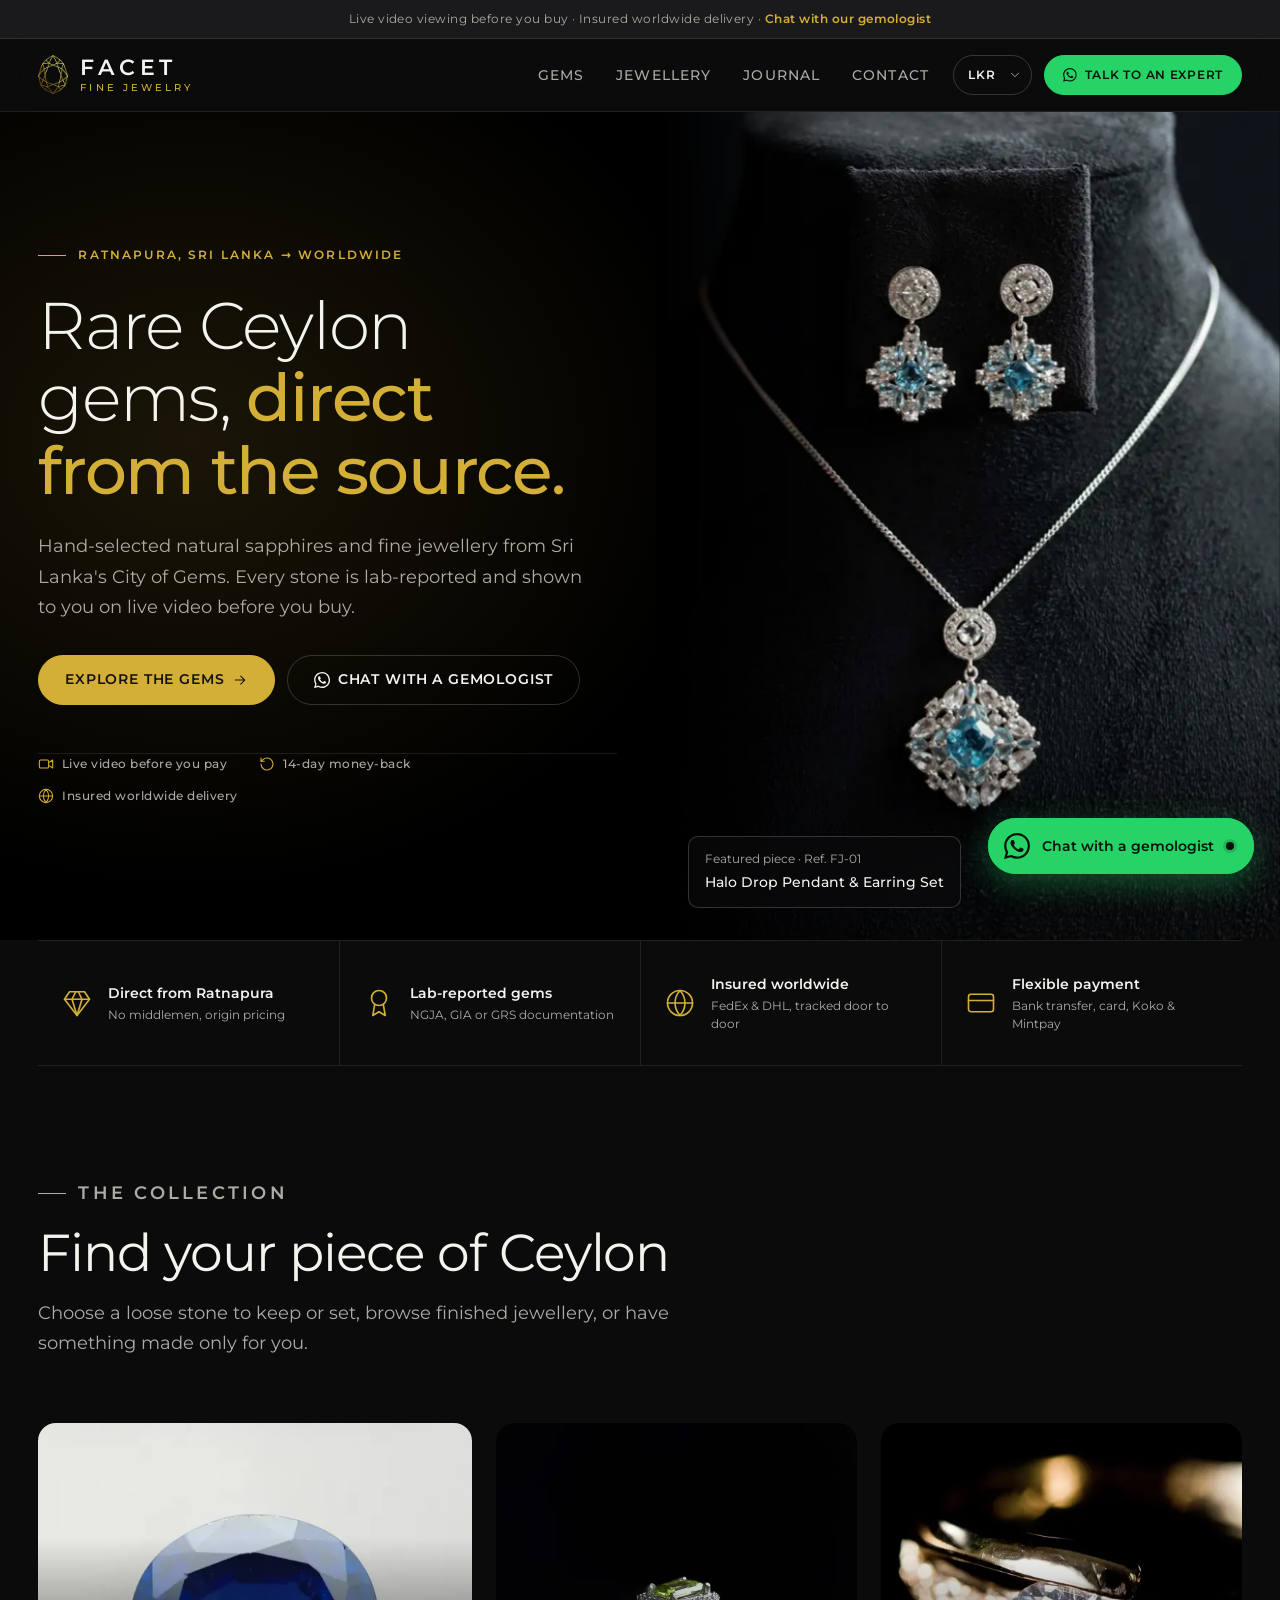
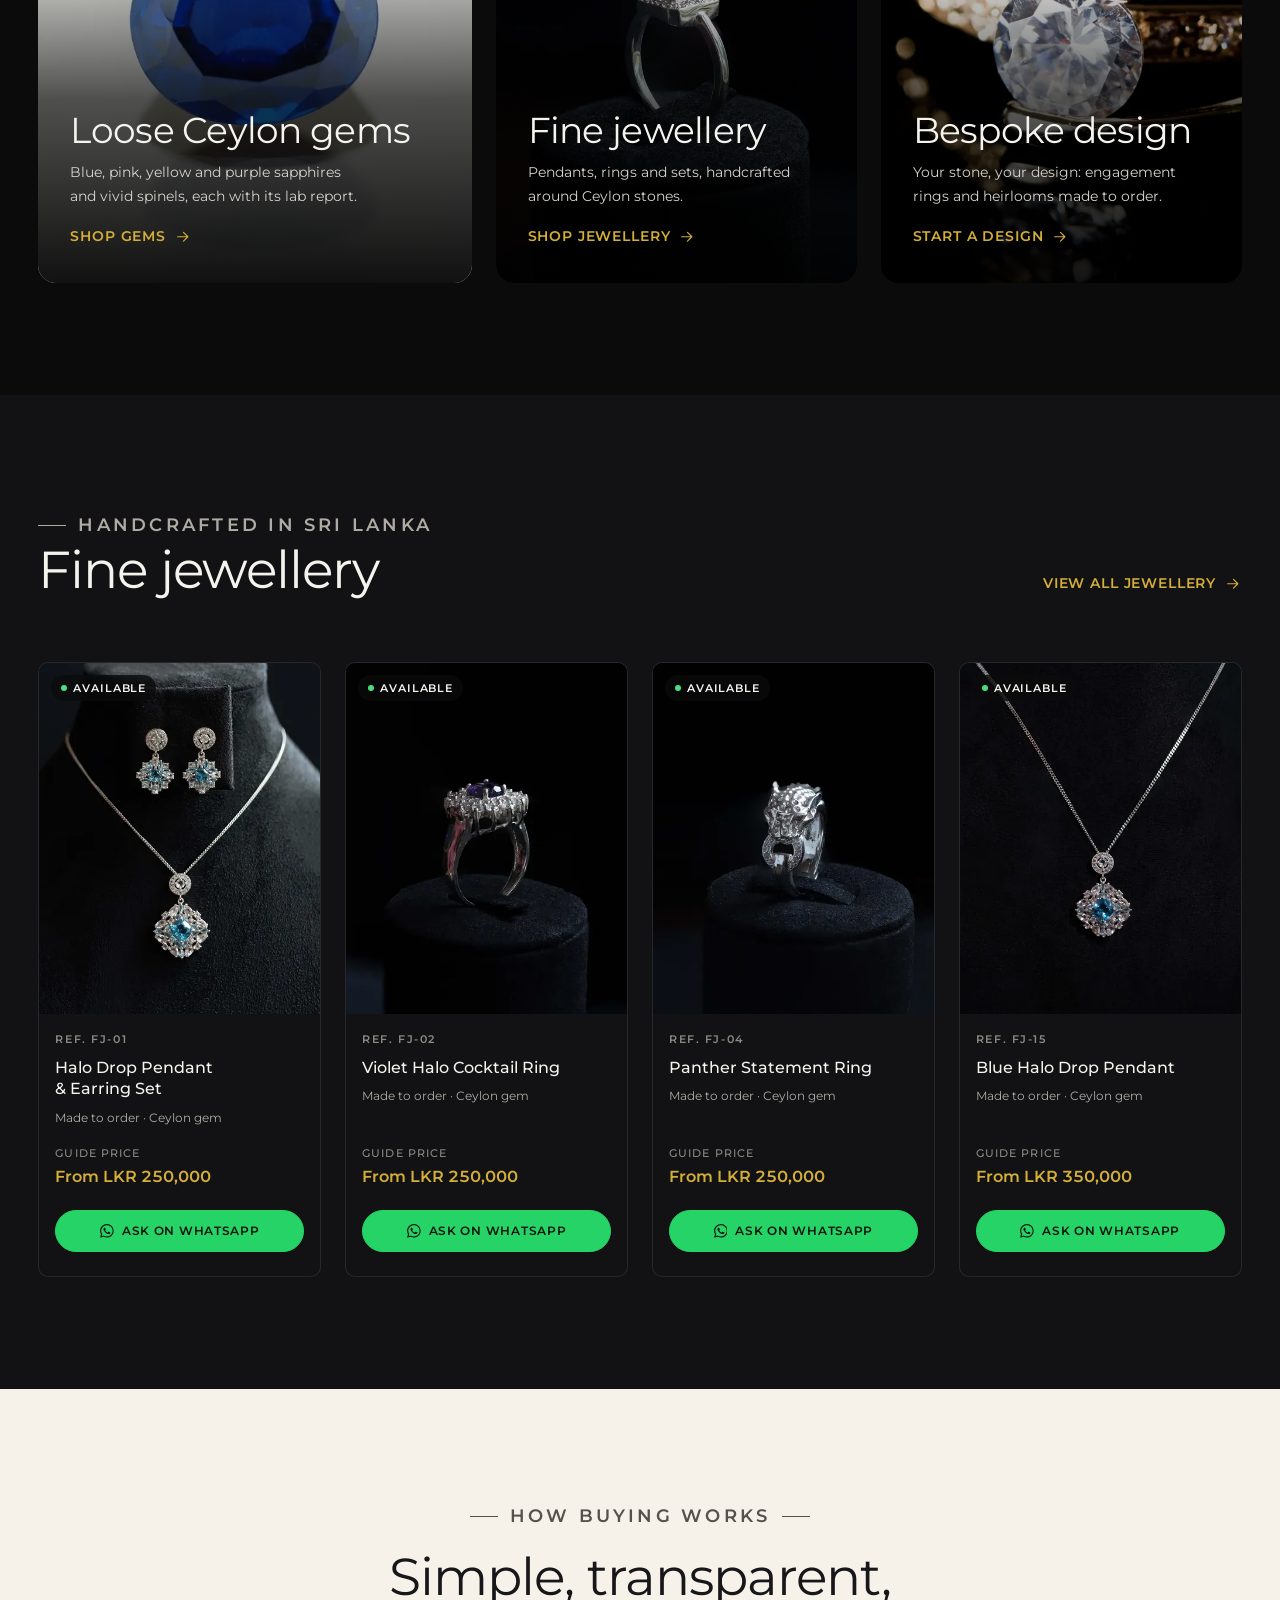
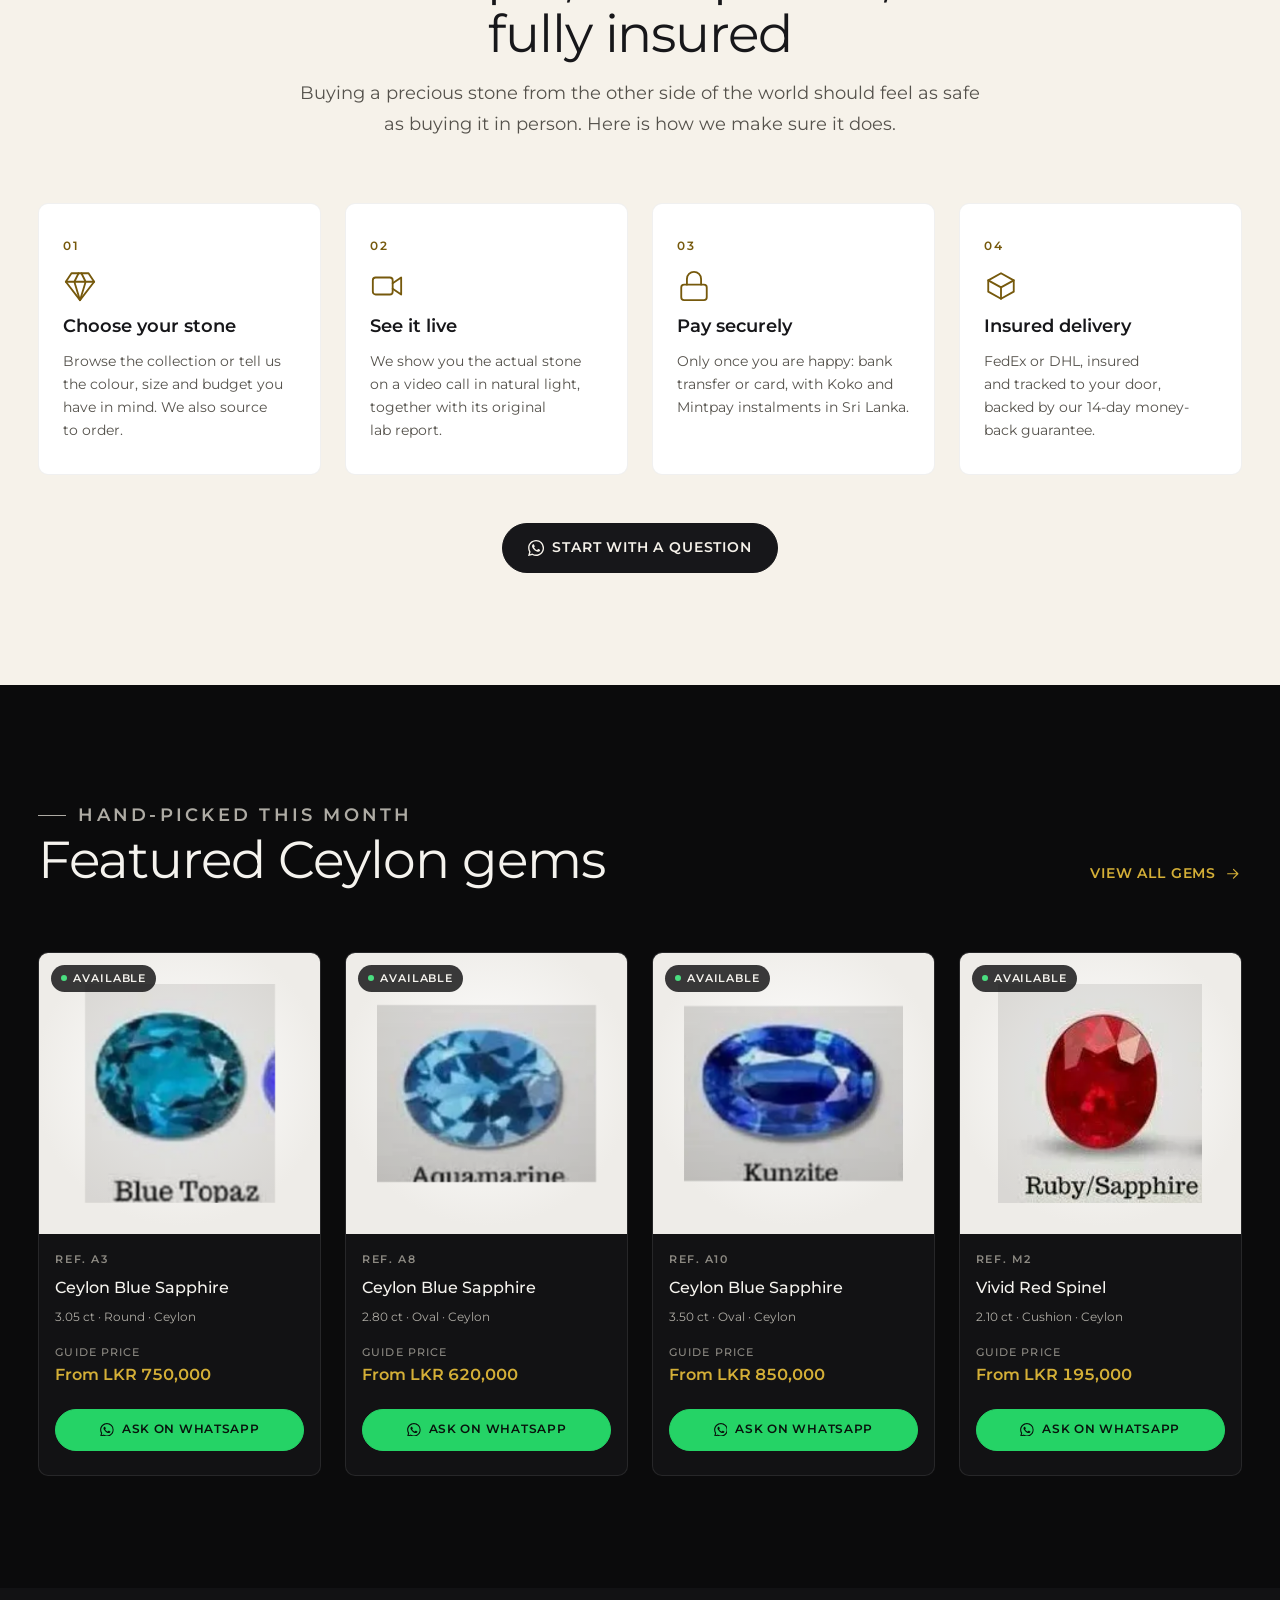
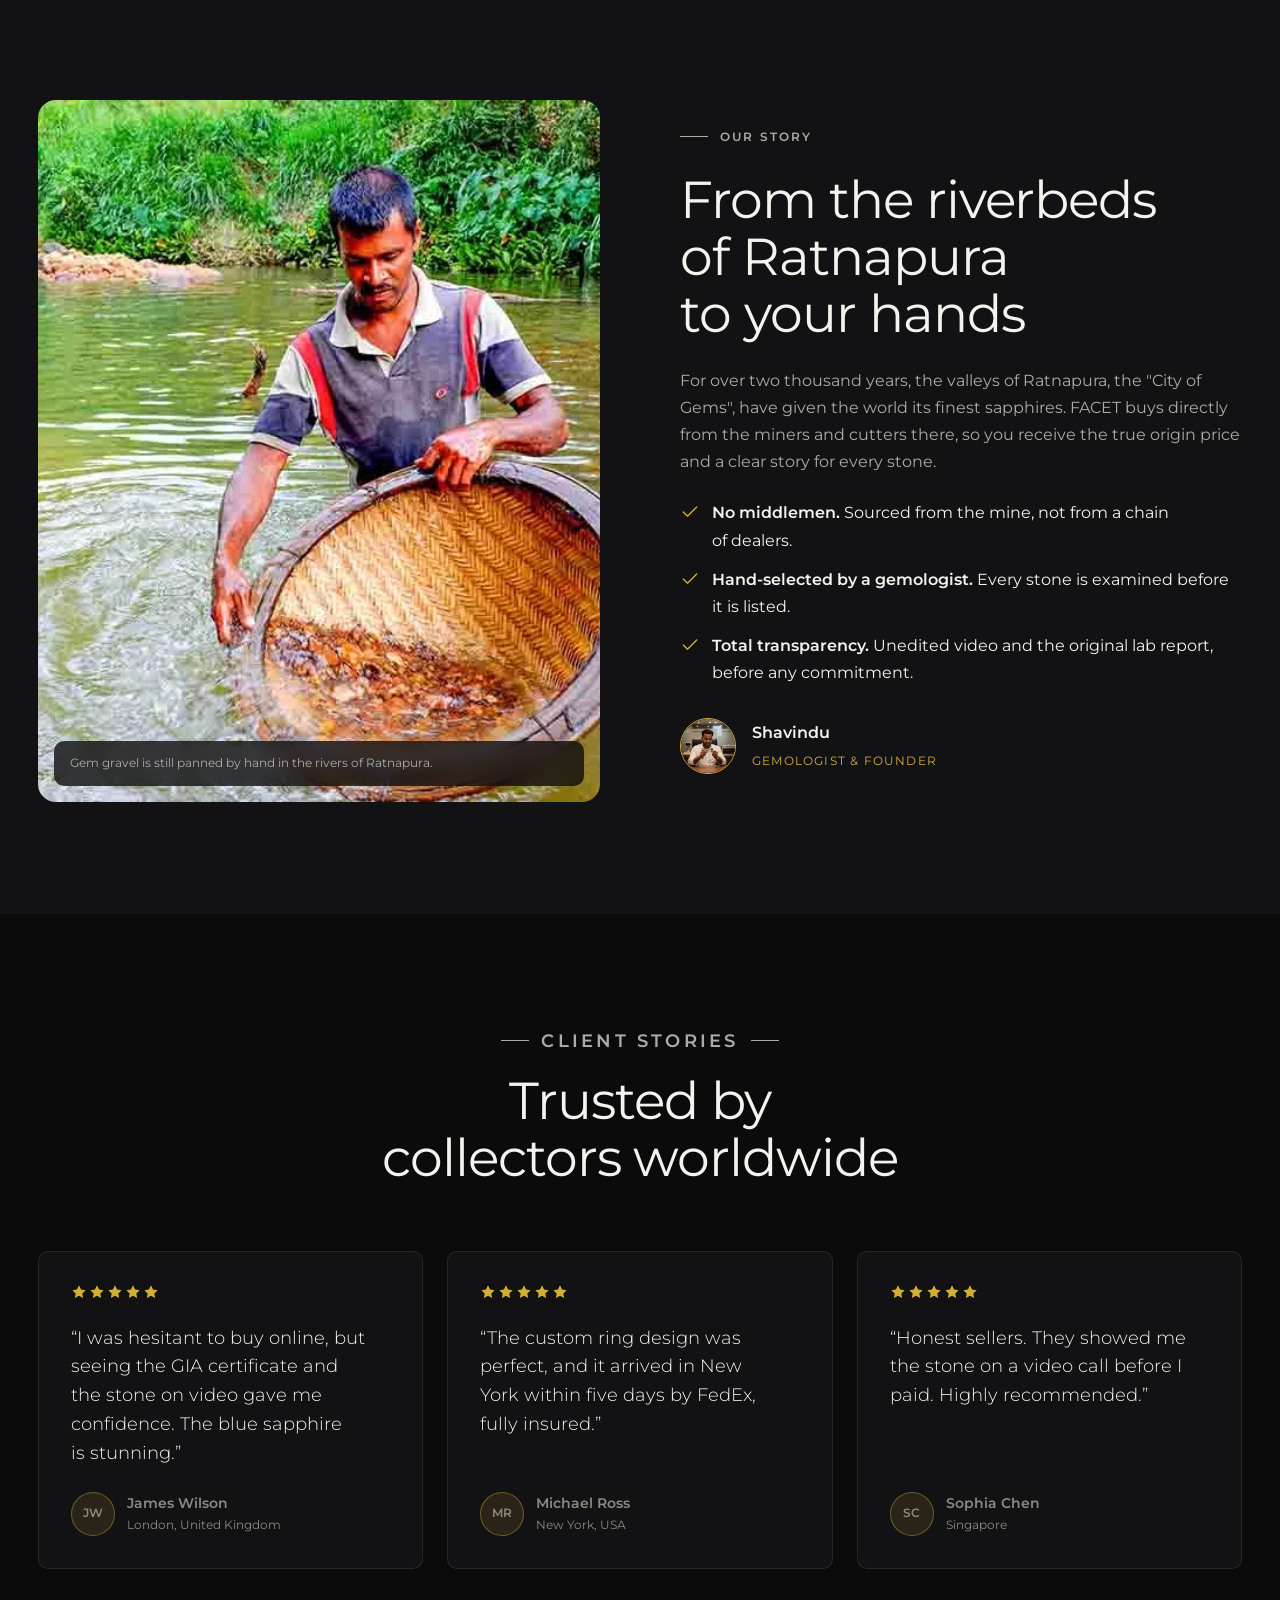
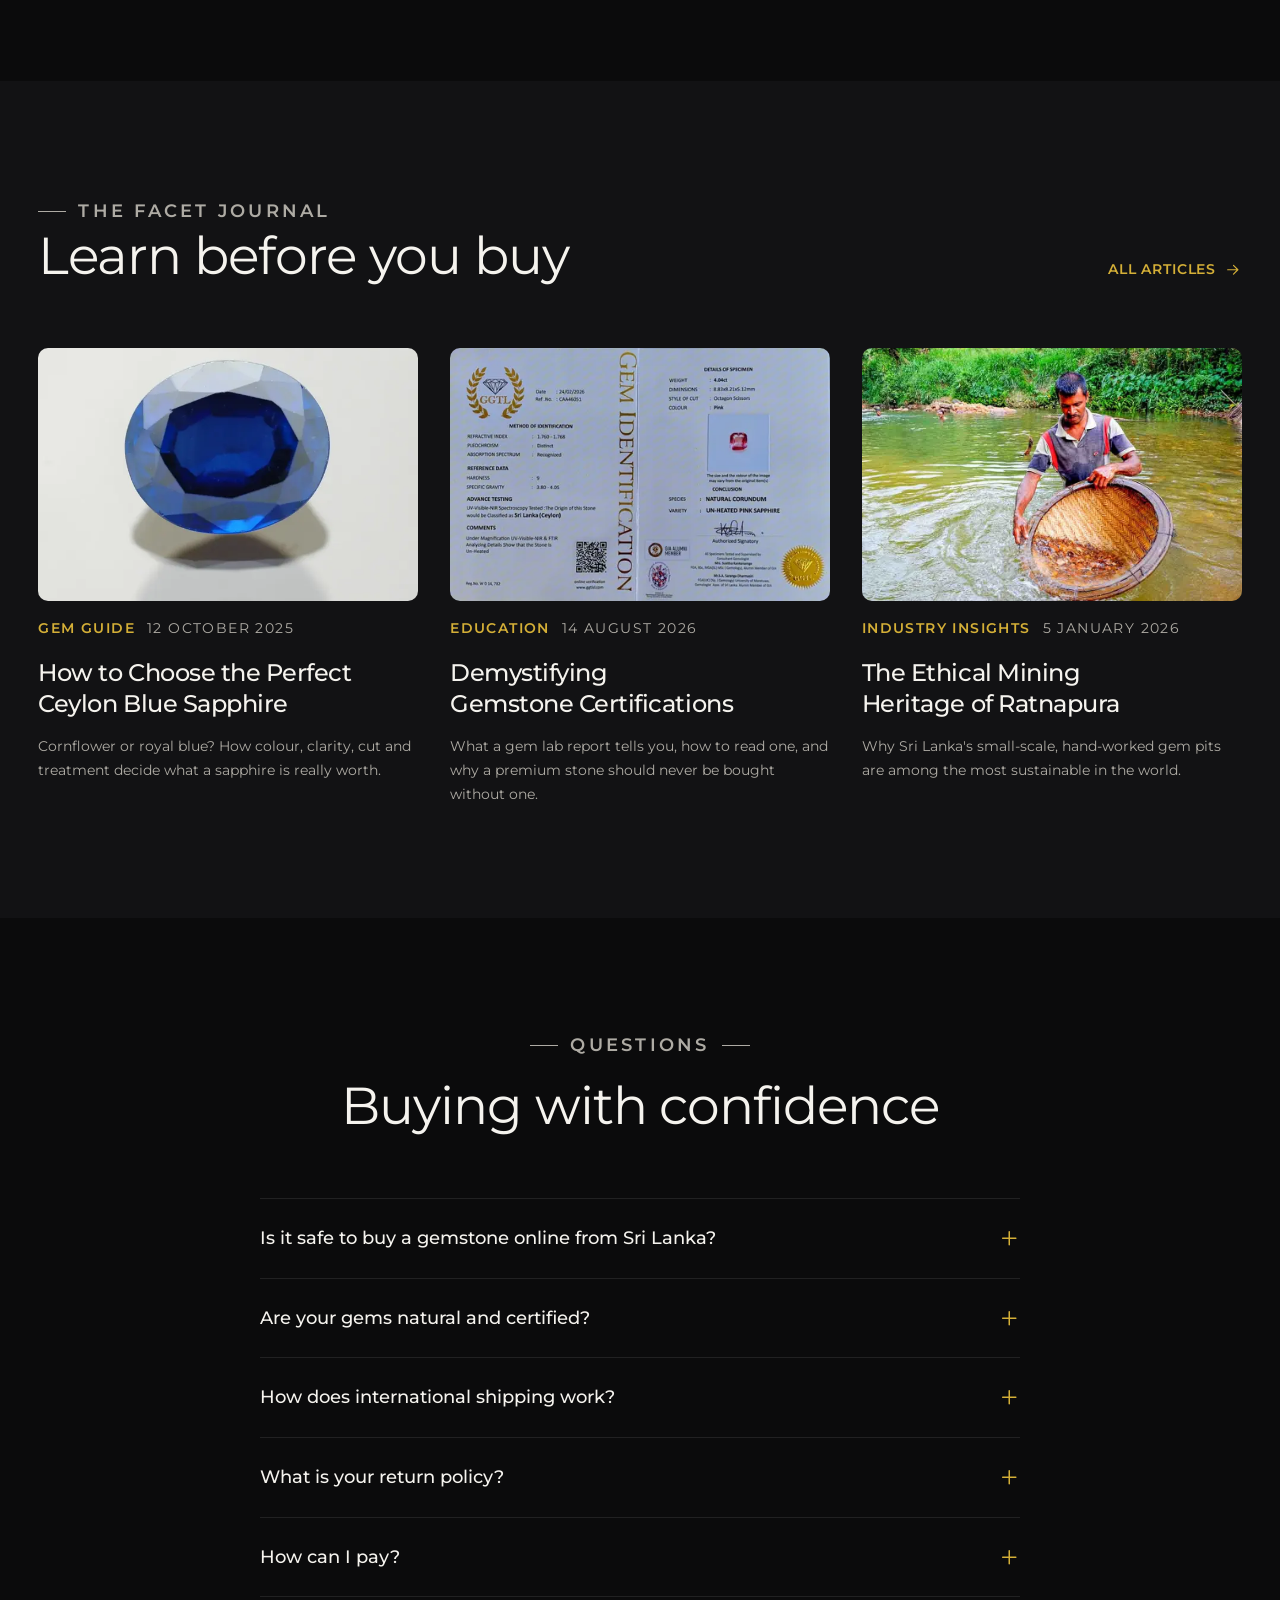
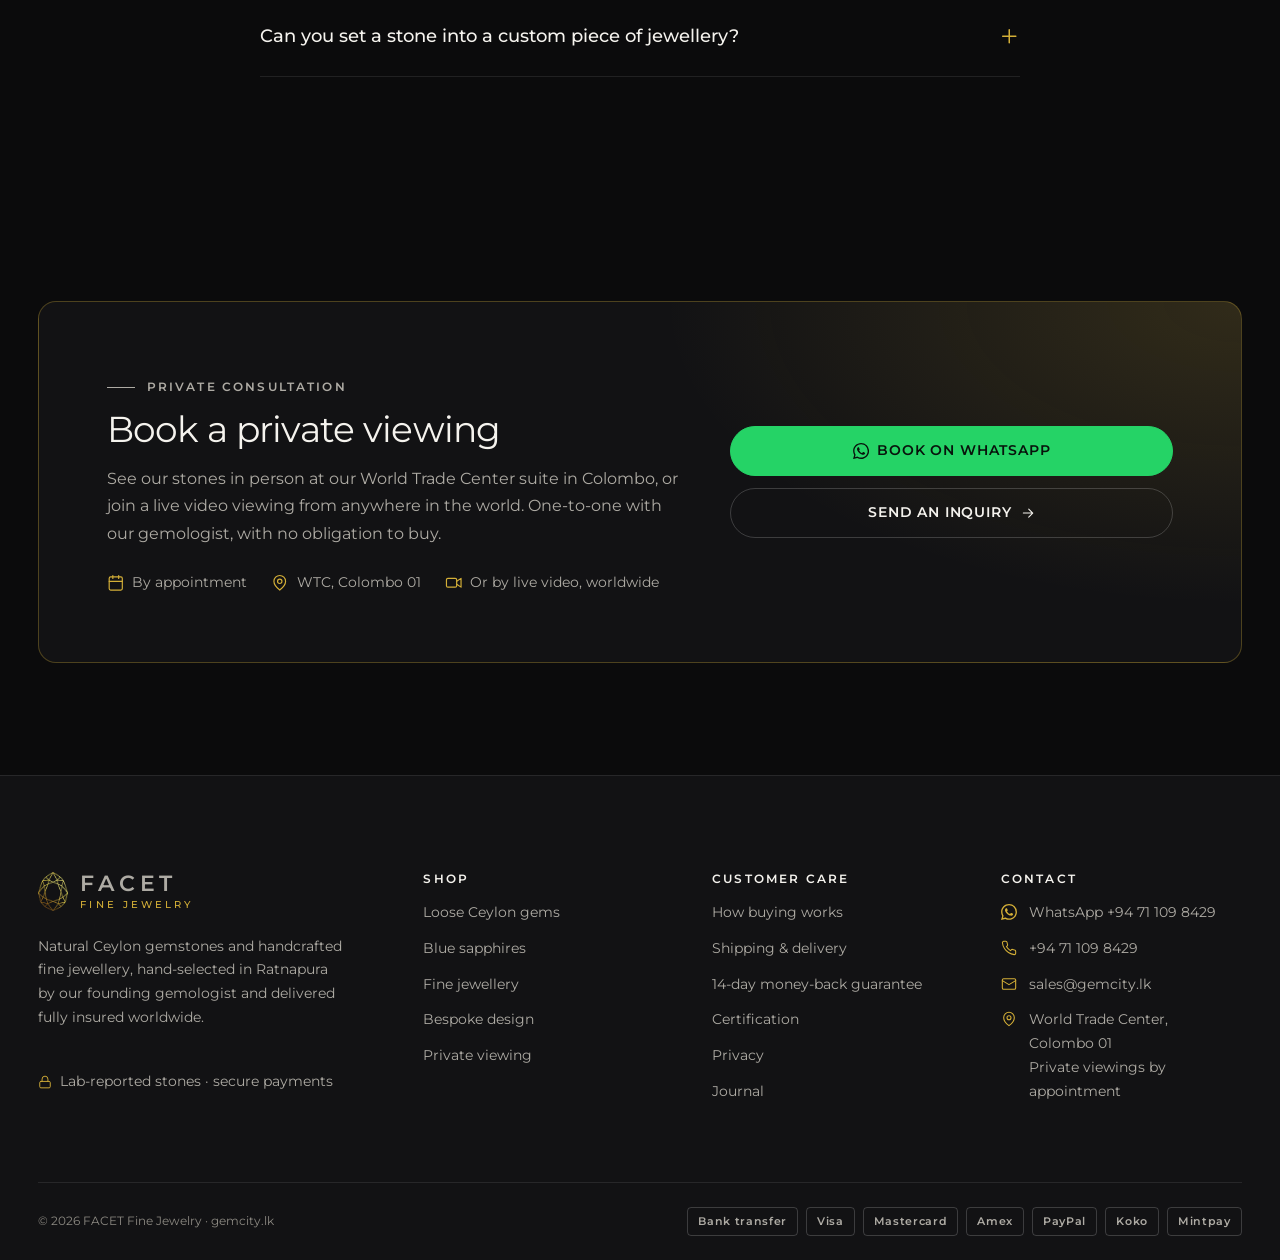
==== commit ae8b93c1: "Reapply "Redesign site: premium dark UI, WhatsApp-first conversion, bug fixes" This reverts commit c" ====
--- a/index.html
+++ b/index.html
@@ -1,1194 +1,361 @@
-<!DOCTYPE html>
-<html lang="en">
-
-<head>
-    <meta charset="UTF-8">
-    <meta name="viewport" content="width=device-width, initial-scale=1.0">
-    <title>FACET | Luxury Ceylon Gems & Global Shipping</title>
-    <meta name="title" content="FACET | Luxury Ceylon Gems & Global Shipping">
-    <meta name="description"
-        content="FACET offers the world's finest Ceylon Sapphires, Rubies, and custom fine jewelry. Ethical mining, global insured shipping, and GIA certification.">
-    <meta property="og:type" content="website">
-    <meta property="og:url" content="https://gemcity.lk/">
-    <meta property="og:title" content="FACET | Luxury Ceylon Gems & Global Shipping">
-    <meta property="og:description"
-        content="Discover rare Ceylon gemstones and handcrafted luxury jewelry. Ethically sourced, globally delivered.">
-    <meta property="og:image" content="https://gemcity.lk/images/ui/hero1.jpg">
-    <link rel="icon" href="images/logoicon/faviconfacet.png" type="image/png">
-    <link rel="stylesheet" href="https://cdnjs.cloudflare.com/ajax/libs/font-awesome/6.0.0/css/all.min.css">
-    <link
-        href="https://fonts.googleapis.com/css2?family=Playfair+Display:wght@400;700&family=Montserrat:wght@300;400;500;600&display=swap"
-        rel="stylesheet">
-    <link rel="stylesheet" href="style.css">
-
-    <!-- Task 3: JSON-LD LocalBusiness Schema -->
-    <script type="application/ld+json">
-    {
-      "@context": "https://schema.org",
-      "@type": "JewelryStore",
-      "name": "FACET",
-      "url": "https://gemcity.lk/",
-      "logo": "https://gemcity.lk/images/ui/hero1.jpg",
-      "image": "https://gemcity.lk/images/ui/hero1.jpg",
-      "description": "Premium Ceylon Gems from Ratnapura. Worldwide FedEx shipping, GIA & NGJA certified sapphires and rubies.",
-      "telephone": "+94711098429",
-      "email": "sales@gemcity.lk",
-      "address": {
-        "@type": "PostalAddress",
-        "streetAddress": "World Trade Center",
-        "addressLocality": "Colombo 01",
-        "addressCountry": "LK"
-      },
-      "hasOfferCatalog": {
-        "@type": "OfferCatalog",
-        "name": "Ceylon Gems & Jewellery"
-      },
-      "brand": {
-        "@type": "Brand",
-        "name": "FACET"
-      },
-      "hasCertification": [
-        { "@type": "Certification", "name": "GIA" },
-        { "@type": "Certification", "name": "NGJA" }
-      ],
-      "sameAs": [
-        "https://www.facebook.com/gemcity",
-        "https://www.instagram.com/gemcity"
-      ]
-    }
-    </script>
-
-    <!-- STYLES MOVED TO style.css -->
-    <!--<style>
-        :root {
-            --primary: #c1a35f;
-            /* Luxury Gold */
-            --primary-dark: #a3863d;
-            --dark: #0a0a0a;
-            --dark-gray: #1a1a1a;
-            --light: #f5f5f5;
-            --white: #ffffff;
-            --text-gray: #b3b3b3;
-        }
-
-        * {
-            box-sizing: border-box;
-            margin: 0;
-            padding: 0;
-        }
-
-        body {
-            font-family: 'Inter', sans-serif;
-            background: var(--dark);
-            color: var(--white);
-            line-height: 1.6;
-            overflow-x: hidden;
-        }
-
-        /* --- NAVIGATION --- */
-        nav {
-            background: rgba(10, 10, 10, 0.95);
-            padding: 20px 5%;
-            display: flex;
-            justify-content: space-between;
-            align-items: center;
-            position: sticky;
-            top: 0;
-            z-index: 1000;
-            border-bottom: 1px solid rgba(255, 255, 255, 0.1);
-            backdrop-filter: blur(10px);
-        }
-
-        .nav-logo {
-            font-family: 'Playfair Display', serif;
-            font-size: 1.8rem;
-            font-weight: 700;
-            color: var(--white);
-            text-decoration: none;
-            display: flex;
-            align-items: center;
-            gap: 10px;
-            letter-spacing: 1px;
-        }
-
-        .nav-logo span {
-            color: var(--primary);
-        }
-
-        .nav-links {
-            display: flex;
-            list-style: none;
-        }
-
-        .nav-links li {
-            margin-left: 35px;
-        }
-
-        .nav-links a {
-            text-decoration: none;
-            color: var(--light);
-            font-weight: 500;
-            transition: 0.3s;
-            font-size: 0.9rem;
-            text-transform: uppercase;
-            letter-spacing: 1px;
-        }
-
-        .nav-links a:hover {
-            color: var(--primary);
-        }
-
-        /* --- HERO SECTION (Cinematic Video-Like Effect) --- */
-        .hero {
-            height: 90vh;
-            position: relative;
-            display: flex;
-            align-items: center;
-            justify-content: center;
-            text-align: center;
-            color: white;
-            overflow: hidden;
-        }
-
-        .hero-slider {
-            position: absolute;
-            width: 100%;
-            height: 100%;
-            z-index: -1;
-        }
-
-        .hero-slide {
-            position: absolute;
-            width: 100%;
-            height: 100%;
-            background-size: cover;
-            background-position: center;
-            background-attachment: fixed;
-            opacity: 0;
-            transform: scale(1);
-            /* Start normal size */
-            /* This transition creates the smooth video-like effect */
-            transition: opacity 2s ease-in-out, transform 10s linear;
-        }
-
-        .hero1 {
-            background-image: url('images/ui/hero1.jpg');
-        }
-
-        .hero2 {
-            background-image: url('images/ui/hero2.jpg');
-        }
-
-        .hero3 {
-            background-image: url('images/ui/hero3.jpg');
-        }
-
-        .hero-slide.active {
-            opacity: 1;
-            transform: scale(1.15);
-            /* Slowly zooms in while active */
-        }
-
-        .hero-overlay {
-            position: absolute;
-            width: 100%;
-            height: 100%;
-            background: linear-gradient(to bottom, rgba(0, 0, 0, 0.3), rgba(0, 0, 0, 0.8));
-        }
-
-        .hero-content {
-            z-index: 2;
-            padding: 20px;
-        }
-
-        .hero-content h1 {
-            font-family: 'Playfair Display', serif;
-            font-size: clamp(3rem, 5vw, 5rem);
-            margin-bottom: 20px;
-            line-height: 1.1;
-            text-shadow: 0 5px 15px rgba(0, 0, 0, 0.5);
-        }
-
-        .hero-content p {
-            font-size: 1.2rem;
-            margin-bottom: 40px;
-            max-width: 700px;
-            margin-inline: auto;
-            color: #ddd;
-            font-weight: 300;
-            text-shadow: 0 2px 5px rgba(0, 0, 0, 0.5);
-        }
-
-        .btn-luxury {
-            background: var(--primary);
-            color: var(--dark);
-            padding: 15px 40px;
-            text-decoration: none;
-            font-weight: 600;
-            border-radius: 2px;
-            transition: 0.3s;
-            display: inline-block;
-            text-transform: uppercase;
-            letter-spacing: 1px;
-            border: 1px solid var(--primary);
-        }
-
-        .btn-luxury:hover {
-            background: transparent;
-            color: var(--primary);
-        }
-
-        /* --- TRUST BADGES --- */
-        .trust-section {
-            background: var(--white);
-            color: var(--dark);
-            padding: 60px 5%;
-        }
-
-        .trust-grid {
-            display: grid;
-            grid-template-columns: repeat(auto-fit, minmax(200px, 1fr));
-            gap: 30px;
-            max-width: 1200px;
-            margin: auto;
-            text-align: center;
-        }
-
-        .trust-item {
-            transition: transform 0.3s ease;
-            padding: 10px;
-            cursor: pointer;
-        }
-
-        .trust-item:hover {
-            transform: translateY(-10px);
-        }
-
-        .trust-item i {
-            font-size: 2.5rem;
-            color: var(--primary);
-            margin-bottom: 15px;
-        }
-
-        .trust-item h3 {
-            font-family: 'Playfair Display', serif;
-            font-size: 1.2rem;
-            margin-bottom: 10px;
-        }
-
-        .trust-item p {
-            font-size: 0.9rem;
-            color: #666;
-        }
-
-        /* --- HERITAGE SECTION --- */
-        .heritage-section {
-            padding: 80px 5%;
-            text-align: center;
-            background: var(--dark-gray);
-        }
-
-        .heritage-content {
-            max-width: 800px;
-            margin: auto;
-        }
-
-        .heritage-content h2 {
-            font-family: 'Playfair Display', serif;
-            color: var(--primary);
-            font-size: 2.5rem;
-            margin-bottom: 20px;
-        }
-
-        .heritage-content p {
-            color: #ccc;
-            margin-bottom: 30px;
-            font-size: 1.1rem;
-        }
-
-        /* --- CHOICE SECTION --- */
-        .choice-section {
-            padding: 80px 5%;
-            text-align: center;
-            background: #0d0d0d;
-        }
-
-        .choice-section h2 {
-            font-family: 'Playfair Display', serif;
-            font-size: 2.5rem;
-            margin-bottom: 40px;
-            color: var(--white);
-        }
-
-        .choice-container {
-            display: flex;
-            gap: 30px;
-            justify-content: center;
-            max-width: 1000px;
-            margin: auto;
-            flex-wrap: wrap;
-        }
-
-        .choice-card {
-            flex: 1;
-            min-width: 300px;
-            padding: 80px 20px;
-            text-decoration: none;
-            border-radius: 8px;
-            color: white;
-            position: relative;
-            overflow: hidden;
-            display: flex;
-            flex-direction: column;
-            align-items: center;
-            justify-content: center;
-            border: 1px solid rgba(255, 255, 255, 0.1);
-            transition: 0.4s ease;
-            background-size: cover;
-            background-position: center;
-        }
-
-        .choice-card::before {
-            content: '';
-            position: absolute;
-            top: 0;
-            left: 0;
-            width: 100%;
-            height: 100%;
-            background: rgba(0, 0, 0, 0.6);
-            z-index: 1;
-            transition: 0.4s ease;
-        }
-
-        .choice-card:hover::before {
-            background: rgba(0, 0, 0, 0.3);
-        }
-
-        .choice-card:hover {
-            transform: translateY(-10px);
-            box-shadow: 0 15px 40px rgba(193, 163, 95, 0.2);
-            border-color: var(--primary);
-        }
-
-        .choice-card h3 {
-            position: relative;
-            z-index: 2;
-            font-family: 'Playfair Display', serif;
-            font-size: 2.8rem;
-            margin-bottom: 10px;
-            color: var(--primary);
-            transition: 0.3s;
-        }
-
-        .choice-card p {
-            position: relative;
-            z-index: 2;
-            font-size: 1.1rem;
-            color: #ddd;
-        }
-
-        .choice-card:hover h3 {
-            color: var(--white);
-            text-shadow: 0 2px 10px rgba(0, 0, 0, 0.8);
-        }
-
-        .gem-bg {
-            background-image: url('images/ui/hero2.jpg');
-        }
-
-        .jewelry-bg {
-            background-image: url('images/ui/hero1.jpg');
-        }
-
-        /* --- TESTIMONIALS (Updated for Better Photos) --- */
-        .testimonial-section {
-            background: linear-gradient(rgba(0, 0, 0, 0.7), rgba(0, 0, 0, 0.9)), url('images/ui/mine-bg.jpg');
-            background-size: cover;
-            background-position: center;
-            background-attachment: fixed;
-            padding: 80px 0;
-            overflow: hidden;
-            position: relative;
-        }
-
-        .section-title {
-            text-align: center;
-            color: var(--white);
-            margin-bottom: 50px;
-            font-family: 'Playfair Display', serif;
-            font-size: 2.5rem;
-        }
-
-        .section-title span {
-            color: var(--primary);
-            font-style: italic;
-        }
-
-        .slider-wrap {
-            width: 100%;
-            overflow: hidden;
-            display: flex;
-        }
-
-        .t-track {
-            display: flex;
-            width: max-content;
-            animation: scroll 40s linear infinite;
-        }
-
-        .slider-wrap:hover .t-track {
-            animation-play-state: paused;
-        }
-
-        @keyframes scroll {
-            0% {
-                transform: translateX(0);
-            }
-
-            100% {
-                transform: translateX(-50%);
-            }
-        }
-
-        .glass-card {
-            background: rgba(255, 255, 255, 0.05);
-            backdrop-filter: blur(10px);
-            border: 1px solid rgba(255, 255, 255, 0.1);
-            border-radius: 8px;
-            padding: 30px;
-            width: 380px;
-            margin: 0 20px;
-            flex-shrink: 0;
-            display: flex;
-            flex-direction: column;
-            justify-content: space-between;
-        }
-
-        .glass-card p {
-            font-style: italic;
-            color: #ddd;
-            font-size: 1rem;
-            margin-bottom: 20px;
-            line-height: 1.6;
-        }
-
-        /* Client Info Styling - Updated */
-        .client-info {
-            display: flex;
-            align-items: center;
-            gap: 15px;
-            border-top: 1px solid rgba(255, 255, 255, 0.1);
-            padding-top: 15px;
-        }
-
-        /* Big Customer Photo */
-        .client-img {
-            width: 60px;
-            height: 60px;
-            border-radius: 50%;
-            object-fit: cover;
-            border: 2px solid var(--primary);
-        }
-
-        .client-details h4 {
-            color: var(--white);
-            font-size: 1rem;
-            margin-bottom: 4px;
-        }
-
-        /* Small & Sharp Flag */
-        .country-info {
-            display: flex;
-            align-items: center;
-            gap: 8px;
-            font-size: 0.85rem;
-            color: #bbb;
-        }
-
-        .flag-icon {
-            width: 24px;
-            height: auto;
-            border-radius: 3px;
-            box-shadow: 0 2px 4px rgba(0, 0, 0, 0.5);
-        }
-
-
-        /* --- FOOTER STYLES --- */
-        footer {
-            background: #050505;
-            color: #a0a0a0;
-            padding-top: 70px;
-            border-top: 1px solid #222;
-            font-family: 'Inter', sans-serif;
-            font-size: 0.95rem;
-        }
-
-        .footer-grid {
-            max-width: 1200px;
-            margin: auto;
-            padding: 0 20px;
-            display: grid;
-            grid-template-columns: repeat(auto-fit, minmax(300px, 1fr));
-            gap: 50px;
-            padding-bottom: 50px;
-        }
-
-        .footer-heading {
-            color: #fff;
-            font-family: 'Playfair Display', serif;
-            letter-spacing: 1px;
-            margin-bottom: 25px;
-            text-transform: uppercase;
-            font-size: 1.1rem;
-        }
-
-        .footer-link {
-            color: #a0a0a0;
-            text-decoration: none;
-            display: flex;
-            align-items: center;
-            gap: 10px;
-            transition: 0.3s;
-            margin-bottom: 12px;
-        }
-
-        .footer-link:hover {
-            color: var(--primary);
-            transform: translateX(5px);
-        }
-
-        .footer-icon {
-            color: var(--primary);
-            width: 20px;
-            text-align: center;
-        }
-
-        /* Floating WhatsApp */
-        .whatsapp-float {
-            position: fixed;
-            bottom: 30px;
-            right: 30px;
-            background: #25d366;
-            color: white;
-            width: 60px;
-            height: 60px;
-            border-radius: 50%;
-            display: flex;
-            align-items: center;
-            justify-content: center;
-            font-size: 30px;
-            z-index: 1000;
-            box-shadow: 0 4px 15px rgba(0, 0, 0, 0.5);
-            transition: 0.3s;
-            text-decoration: none;
-        }
-
-        .whatsapp-float:hover {
-            transform: scale(1.1);
-            background: #128c7e;
-        }
-
-        .founder-container {
-            display: flex;
-            gap: 20px;
-            align-items: flex-start;
-            margin-bottom: 20px;
-        }
-
-        .founder-img {
-            width: 80px;
-            height: 80px;
-            border-radius: 50%;
-            object-fit: cover;
-            border: 2px solid #c1a35f;
-        }
-
-        .founder-info h5 {
-            color: #fff;
-            font-size: 1.1rem;
-            margin-bottom: 5px;
-        }
-
-        .founder-info p {
-            font-size: 0.85rem;
-            color: #c1a35f;
-            font-style: italic;
-        }
-
-        .social-links {
-            display: flex;
-            gap: 10px;
-        }
-
-        .social-link {
-            width: 35px;
-            height: 35px;
-            background: #222;
-            color: #fff;
-            display: flex;
-            align-items: center;
-            justify-content: center;
-            border-radius: 50%;
-            text-decoration: none;
-            transition: 0.3s;
-        }
-
-        .social-link:hover {
-            background: var(--primary);
-            color: #000;
-        }
-
-        .promise-links {
-            display: flex;
-            flex-direction: column;
-        }
-
-        .contact-item {
-            margin-bottom: 15px;
-            display: flex;
-            gap: 10px;
-        }
-
-        .contact-item i {
-            margin-top: 5px;
-        }
-
-        .newsletter-box {
-            background: #111;
-            padding: 15px;
-            border-radius: 5px;
-            border: 1px solid #333;
-        }
-
-        .newsletter-box p {
-            color: #fff;
-            margin-bottom: 10px;
-            font-size: 0.9rem;
-        }
-
-        .newsletter-form {
-            display: flex;
-            gap: 5px;
-        }
-
-        .footer-contact-info {
-            margin-bottom: 20px;
-        }
-
-        .newsletter-form input {
-            background: #222;
-            border: 1px solid #444;
-            padding: 8px;
-            color: #fff;
-            width: 100%;
-            border-radius: 2px;
-            outline: none;
-        }
-
-        .newsletter-form button {
-            background: var(--primary);
-            color: #000;
-            border: none;
-            padding: 8px 15px;
-            font-weight: bold;
-            cursor: pointer;
-            border-radius: 2px;
-        }
-
-        .footer-bottom {
-            border-top: 1px solid #222;
-            background: #000;
-            padding: 20px 0;
-        }
-
-        .footer-bottom-content {
-            max-width: 1200px;
-            margin: auto;
-            padding: 0 20px;
-            text-align: center;
-            display: flex;
-            flex-wrap: wrap;
-            justify-content: space-between;
-            align-items: center;
-            gap: 15px;
-        }
-
-        .footer-bottom-content p {
-            font-size: 0.85rem;
-        }
-
-        .payment-icons {
-            font-size: 1.8rem;
-            display: flex;
-            gap: 15px;
-            opacity: 0.7;
-        }
-
-        .payment-icons i {
-            color: #fff;
-        }
-
-        .menu-toggle {
-            display: none;
-            color: white;
-            font-size: 1.5rem;
-            cursor: pointer;
-            transition: 0.3s;
-        }
-
-        .menu-toggle:hover {
-            color: var(--primary);
-        }
-
-        @media (max-width: 768px) {
-            .nav-links {
-                display: none;
-                flex-direction: column;
-                position: absolute;
-                top: 100%;
-                right: 0;
-                width: 100%;
-                background: rgba(10, 10, 10, 0.98);
-                padding: 20px 0;
-                text-align: center;
-                border-bottom: 1px solid rgba(255, 255, 255, 0.1);
-                box-shadow: 0 10px 30px rgba(0, 0, 0, 0.5);
-            }
-
-            .nav-links.active {
-                display: flex;
-            }
-
-            .nav-links li {
-                margin: 15px 0;
-            }
-
-            .menu-toggle {
-                display: block;
-            }
-
-            .hero-content h1 {
-                font-size: 2.5rem;
-            }
-
-            .trust-grid {
-                grid-template-columns: 1fr 1fr;
-            }
-        }
-
-        .showroom-title {
-            color: #fff;
-        }
-
-        .founder-quote {
-            line-height: 1.6;
-            margin-bottom: 20px;
-        }
-
-        .heritage-link {
-            color: var(--primary);
-            text-decoration: none;
-            font-weight: bold;
-            border-bottom: 1px solid var(--primary);
-        }
-    </style>-->
-</head>
-
-<body>
-
-    <nav>
-        <a href="index.html" class="nav-logo"
-            style="display: flex; align-items: center; gap: 12px; text-decoration: none;">
-            <img src="images/logoicon/webpro.png" alt="FACET Logo" style="height:55px;width:auto;">
-            <div style="display: flex; flex-direction: column; line-height: 1;">
-                <span
-                    style="font-family: 'Playfair Display', serif; font-size: 1.8rem; font-weight: 700; color: #fff; letter-spacing: 2px;">FACET</span>
-                <span
-                    style="font-family: 'Montserrat', sans-serif; font-size: 0.65rem; font-weight: 300; color: #D4AF37; letter-spacing: 3px; margin-top: 4px;">FINE
-                    JEWELRY</span>
-            </div>
-        </a>
-        <ul class="nav-links" id="nav-links">
-            <li><a href="all-gems.html">Gem Collection</a></li>
-            <li><a href="jewellery.html">Jewellery</a></li>
-            <li><a href="contact.html">Contact</a></li>
-            <li class="currency-selector-container" style="margin-left: 20px; display: flex; align-items: center;">
-                <select id="currency-selector"
-                    style="background: transparent; color: var(--primary); border: 1px solid rgba(212, 175, 55, 0.3); padding: 4px 8px; border-radius: 4px; font-family: 'Montserrat', sans-serif; font-size: 0.8rem; cursor: pointer; outline: none;">
-                    <option value="LKR">LKR</option>
-                    <option value="USD">USD</option>
-                    <option value="GBP">GBP</option>
-                </select>
-            </li>
-        </ul>
-        <div class="menu-toggle" id="mobile-menu"><i class="fas fa-bars"></i></div>
-    </nav>
-
-    <header class="hero">
-        <div class="hero-slider">
-            <div class="hero-slide hero1 active"></div>
-            <div class="hero-slide hero2"></div>
-            <div class="hero-slide hero3"></div>
-        </div>
-        <div class="hero-overlay"></div>
-        <div class="hero-content">
-            <h1>Rare Ceylon Treasures</h1>
-            <p>Ethically sourced, GIA & NGJA certified natural gemstones. <br>Delivered securely from Sri Lanka to the
-                World.</p>
-            <a href="all-gems.html" class="btn-luxury">Explore Collection</a>
-        </div>
-    </header>
-
-    <section class="trust-section">
-        <div class="trust-grid">
-            <div class="trust-item">
-                <i class="fas fa-plane-departure"></i>
-                <h3>Global Shipping</h3>
-                <p>Insured FedEx & DHL delivery to USA, UK, Europe & Asia.</p>
-            </div>
-            <div class="trust-item">
-                <i class="fas fa-certificate"></i>
-                <h3>Certified Authenticity</h3>
-                <p>Every gem comes with NGJA, GIA or GRS certificates.</p>
-            </div>
-            <div class="trust-item">
-                <i class="fas fa-gem"></i>
-                <h3>Direct from Source</h3>
-                <p>Mined and cut in Ratnapura, Sri Lanka.</p>
-            </div>
-            <div class="trust-item">
-                <i class="fas fa-lock"></i>
-                <h3>Secure Transactions</h3>
-                <p>Bank Transfer & Online Payment options available.</p>
-            </div>
-        </div>
-    </section>
-
-    <section class="heritage-section">
-        <div class="heritage-content">
-            <h2>The Legacy of Ceylon</h2>
-            <p>"For centuries, the island of Sri Lanka has given the world its most brilliant sapphires. At FACET, we
-                continue this tradition by hand-selecting only the finest stones directly from the mines of Ratnapura."
-            </p>
-            <a href="all-gems.html" class="heritage-link">VIEW OUR GEMS</a>
-        </div>
-    </section>
-
-    <section class="choice-section">
-        <h2>What are you going to buy?</h2>
-        <div class="choice-container">
-            <a href="all-gems.html" class="choice-card gem-bg">
-                <h3>Gems</h3>
-                <p>Explore our precious gemstone collection.</p>
-            </a>
-            <a href="jewellery.html" class="choice-card jewelry-bg">
-                <h3>Jewelry</h3>
-                <p>Discover handcrafted fine jewelry.</p>
-            </a>
-        </div>
-    </section>
-
-    <section class="journal-section" style="padding: 100px 5%; background: var(--dark);">
-        <div style="max-width: 1200px; margin: auto; text-align: center;">
-            <h2
-                style="font-family: 'Playfair Display', serif; font-size: 2.5rem; color: var(--primary); margin-bottom: 50px;">
-                FACET Journal</h2>
-            <div style="display: grid; grid-template-columns: repeat(auto-fit, minmax(300px, 1fr)); gap: 40px;">
-                <article
-                    style="background: #111; border: 1px solid #222; border-radius: 8px; overflow: hidden; transition: 0.3s; text-align: left;">
-                    <img src="images/ui/hero2.jpg" alt="Ethical Mining"
-                        style="width: 100%; height: 250px; object-fit: cover;">
-                    <div style="padding: 30px;">
-                        <h3 style="font-family: 'Playfair Display', serif; margin-bottom: 15px; color: #fff;">The
-                            Ethical Mining Heritage of Ratnapura</h3>
-                        <p style="color: #ccc; font-size: 0.95rem; margin-bottom: 20px;">Discover why Sri Lanka's
-                            artisanal gem mining process is globally recognized for sustainability.</p>
-                        <a href="article-ethical-mining.html"
-                            style="color: var(--primary); text-decoration: none; font-weight: bold;">Read Story <i
-                                class="fas fa-arrow-right"></i></a>
-                    </div>
-                </article>
-                <article
-                    style="background: #111; border: 1px solid #222; border-radius: 8px; overflow: hidden; transition: 0.3s; text-align: left;">
-                    <img src="images/ui/hero3.jpg" alt="Gemstone Investment"
-                        style="width: 100%; height: 250px; object-fit: cover;">
-                    <div style="padding: 30px;">
-                        <h3 style="font-family: 'Playfair Display', serif; margin-bottom: 15px; color: #fff;">Ceylon
-                            Sapphire as a Tangible Investment</h3>
-                        <p style="color: #ccc; font-size: 0.95rem; margin-bottom: 20px;">Why unheated natural sapphires
-                            are outperforming traditional asset classes in wealth preservation.</p>
-                        <a href="article-investment.html"
-                            style="color: var(--primary); text-decoration: none; font-weight: bold;">Learn More <i
-                                class="fas fa-arrow-right"></i></a>
-                    </div>
-                </article>
-            </div>
-            <div style="margin-top: 50px;">
-                <a href="blog.html" class="heritage-link">EXPLORE ALL ARTICLES</a>
-            </div>
-        </div>
-    </section>
-
-    <section class="testimonial-section">
-        <h2 class="section-title">Client <span>Stories</span></h2>
-
-        <div class="slider-wrap">
-            <div class="t-track">
-
-                <div class="glass-card">
-                    <p>"I was hesitant to buy online, but the GIA certificate gave me confidence. The Blue Sapphire is
-                        stunning!"</p>
-                    <div class="client-info">
-                        <img src="images/client1.jpg" alt="Client" class="client-img" loading="lazy">
-                        <div class="client-details">
-                            <h4>James Wilson</h4>
-                            <div class="country-info">
-                                <img src="https://flagcdn.com/w80/gb.png" class="flag-icon" alt="UK" loading="lazy">
-                                <span>London, UK</span>
-                            </div>
-                        </div>
-                    </div>
-                </div>
-
-                <div class="glass-card">
-                    <p>"The custom ring design was perfect. Arrived in New York within 5 days via FedEx."</p>
-                    <div class="client-info">
-                        <img src="images/client3.jpg" alt="Client" class="client-img" loading="lazy">
-                        <div class="client-details">
-                            <h4>Michael Ross</h4>
-                            <div class="country-info">
-                                <img src="https://flagcdn.com/w80/us.png" class="flag-icon" alt="USA" loading="lazy">
-                                <span>New York, USA</span>
-                            </div>
-                        </div>
-                    </div>
-                </div>
-
-                <div class="glass-card">
-                    <p>"Honest sellers. They showed me the stone via video call before I paid. Highly recommended."</p>
-                    <div class="client-info">
-                        <img src="images/client2.jpg" alt="Client" class="client-img" loading="lazy">
-                        <div class="client-details">
-                            <h4>Sophia Chen</h4>
-                            <div class="country-info">
-                                <img src="https://flagcdn.com/w80/sg.png" class="flag-icon" alt="Singapore"
-                                    loading="lazy">
-                                <span>Singapore</span>
-                            </div>
-                        </div>
-                    </div>
-                </div>
-
-                <div class="glass-card">
-                    <p>"Excellent packaging and communication. The Ruby I bought is a true treasure."</p>
-                    <div class="client-info">
-                        <img src="images/client1.jpg" alt="Client" class="client-img" loading="lazy">
-                        <div class="client-details">
-                            <h4>Ahmed Al-Fayed</h4>
-                            <div class="country-info">
-                                <img src="https://flagcdn.com/w80/ae.png" class="flag-icon" alt="UAE" loading="lazy">
-                                <span>Dubai, UAE</span>
-                            </div>
-                        </div>
-                    </div>
-                </div>
-
-                <div class="glass-card">
-                    <p>"I was hesitant to buy online, but the GIA certificate gave me confidence. The Blue Sapphire is
-                        stunning!"</p>
-                    <div class="client-info">
-                        <img src="images/client1.jpg" alt="Client" class="client-img" loading="lazy">
-                        <div class="client-details">
-                            <h4>James Wilson</h4>
-                            <div class="country-info">
-                                <img src="https://flagcdn.com/w80/gb.png" class="flag-icon" alt="UK" loading="lazy">
-                                <span>London, UK</span>
-                            </div>
-                        </div>
-                    </div>
-                </div>
-                <div class="glass-card">
-                    <p>"The custom ring design was perfect. Arrived in New York within 5 days via FedEx."</p>
-                    <div class="client-info">
-                        <img src="images/client3.jpg" alt="Client" class="client-img" loading="lazy">
-                        <div class="client-details">
-                            <h4>Michael Ross</h4>
-                            <div class="country-info">
-                                <img src="https://flagcdn.com/w80/us.png" class="flag-icon" alt="USA" loading="lazy">
-                                <span>New York, USA</span>
-                            </div>
-                        </div>
-                    </div>
-                </div>
-                <div class="glass-card">
-                    <p>"Honest sellers. They showed me the stone via video call before I paid. Highly recommended."</p>
-                    <div class="client-info">
-                        <img src="images/client2.jpg" alt="Client" class="client-img" loading="lazy">
-                        <div class="client-details">
-                            <h4>Sophia Chen</h4>
-                            <div class="country-info">
-                                <img src="https://flagcdn.com/w80/sg.png" class="flag-icon" alt="Singapore"
-                                    loading="lazy">
-                                <span>Singapore</span>
-                            </div>
-                        </div>
-                    </div>
-                </div>
-
-            </div>
-        </div>
-    </section>
-
-    <section class="showroom-section">
-        <div class="showroom-container">
-            <div class="showroom-text">
-                <h2
-                    style="font-family: 'Playfair Display', serif; font-size: 2.8rem; color: var(--primary); margin-bottom: 25px;">
-                    Schedule Your Private Viewing
-                </h2>
-                <p style="font-size: 1.15rem; color: #ccc; line-height: 1.8; margin-bottom: 30px;">
-                    Experience the brilliance of our carefully curated gemstones in person. Book a private, one-on-one
-                    consultation with our Gemologist at our World Trade Center suite, at your convenience.
-                </p>
-                <div class="showroom-details"
-                    style="margin-bottom: 40px; display: flex; flex-direction: column; gap: 15px;">
-                    <p
-                        style="display: flex; align-items: center; gap: 15px; font-size: 1.1rem; color: #fff; margin: 0;">
-                        <i class="fas fa-calendar-check"
-                            style="color: var(--primary); width: 20px; text-align: center;"></i>
-                        By Appointment Only
-                    </p>
-                    <p
-                        style="display: flex; align-items: center; gap: 15px; font-size: 1.1rem; color: #fff; margin: 0;">
-                        <i class="fas fa-map-marker-alt"
-                            style="color: var(--primary); width: 20px; text-align: center;"></i>
-                        <strong>World Trade Center, Colombo 01</strong>
-                    </p>
-                </div>
-                <a href="contact.html#inquiry-form" class="btn-luxury"
-                    style="display: inline-flex; align-items: center; gap: 10px;">
-                    BOOK YOUR APPOINTMENT <i class="fas fa-arrow-right"></i>
-                </a>
-            </div>
-            <div class="showroom-image">
-                <img src="images/ui/hero2.jpg" alt="FACET Showroom" loading="lazy">
-            </div>
-        </div>
-    </section>
-
-    <footer id="contact">
-        <div class="footer-grid">
-
-            <div>
-                <h4 class="footer-heading">Meet the Founder</h4>
-
-                <div class="founder-container">
-                    <img src="images/ui/me.png" alt="Founder" class="founder-img" loading="lazy">
-                    <div class="founder-info">
-                        <h5>Shavindu</h5>
-                        <p>Gemologist & Founder</p>
-                    </div>
-                </div>
-
-                <p class="founder-quote">
-                    "We don't just sell gems; we share the heritage of Ceylon. Every stone is handpicked from the mines
-                    of Ratnapura to ensure you get nothing but the best."
-                </p>
-
-                <div class="social-links">
-                    <a href="#" class="social-link" title="Facebook" aria-label="Facebook"><i
-                            class="fab fa-facebook-f"></i></a>
-                    <a href="#" class="social-link" title="Instagram" aria-label="Instagram"><i
-                            class="fab fa-instagram"></i></a>
-                    <a href="#" class="social-link" title="LinkedIn" aria-label="LinkedIn"><i
-                            class="fab fa-linkedin-in"></i></a>
-                </div>
-            </div>
-
-            <div>
-                <h4 class="footer-heading">Customer Promise</h4>
-                <div class="promise-links">
-                    <a href="#" class="footer-link"><i class="fas fa-undo footer-icon"></i> 14-Day Money Back
-                        Guarantee</a>
-                    <a href="#" class="footer-link"><i class="fas fa-shipping-fast footer-icon"></i> Worldwide Insured
-                        Shipping</a>
-                    <a href="#" class="footer-link"><i class="fas fa-certificate footer-icon"></i> GIA/NGJA Authenticity
-                        Reports</a>
-                    <a href="#" class="footer-link"><i class="fas fa-shield-alt footer-icon"></i> Privacy & Data
-                        Protection</a>
-                    <a href="#" class="footer-link"><i class="fas fa-file-contract footer-icon"></i> Terms &
-                        Conditions</a>
-                </div>
-            </div>
-
-            <div>
-                <h4 class="footer-heading">Visit & Contact</h4>
-
-                <div class="contact-item">
-                    <i class="fas fa-building footer-icon"></i>
-                    <div>
-                        <strong class="showroom-title">Colombo Showroom</strong><br>
-                        World Trade Center, Colombo 01.
-                    </div>
-                </div>
-
-                <div class="footer-contact-info">
-                    <p><i class="fas fa-envelope footer-icon"></i> sales@gemcity.lk</p><br>
-                    <p><i class="fas fa-phone footer-icon"></i> +94 71 109 8429</p>
-                </div>
-
-                <div class="newsletter-box">
-                    <p>Join our exclusive gem collectors list:</p>
-                    <form class="newsletter-form">
-                        <input type="email" placeholder="Your Email">
-                        <button type="submit">JOIN</button>
-                    </form>
-                </div>
-            </div>
-
-        </div>
-
-        <div class="footer-bottom">
-            <div class="footer-bottom-content">
-                <p>&copy; 2026 FACET. All Rights Reserved.</p>
-                <div class="payment-info" style="text-align: right;">
-                    <div class="local-payments"
-                        style="margin-bottom: 10px; font-size: 0.85rem; color: #fff; display: flex; gap: 15px; justify-content: flex-end; align-items: center;">
-                        <span><i class="fas fa-bolt" style="color: #00ffcc;"></i> Koko</span>
-                        <span><i class="fas fa-leaf" style="color: #ff3366;"></i> Mintpay</span>
-                        <span><i class="fas fa-percentage" style="color: var(--primary);"></i> 0% EMI Plans</span>
-                    </div>
-                    <div class="payment-icons">
-                        <i class="fab fa-cc-visa"></i>
-                        <i class="fab fa-cc-mastercard"></i>
-                        <i class="fab fa-cc-paypal"></i>
-                        <i class="fab fa-cc-amex"></i>
-                    </div>
-                </div>
-            </div>
-        </div>
-    </footer>
-
-    <!-- WhatsApp Float -->
-    <a href="https://wa.me/94711098429?text=Hello%20FACET!%20I%20would%20like%20to%20book%20a%20VIP%20consultation..."
-        class="whatsapp-float" target="_blank" rel="noopener noreferrer"
-        title="Skip the wait! Reach out via WhatsApp for immediate, personalized assistance">
-        <i class="fab fa-whatsapp"></i>
-    </a>
-
-    <script>
-        // Hero Slider Logic (page-specific – stays inline)
-        const slides = document.querySelectorAll('.hero-slide');
-        let currentSlide = 0;
-
-        function nextSlide() {
-            slides[currentSlide].classList.remove('active');
-            currentSlide = (currentSlide + 1) % slides.length;
-            slides[currentSlide].classList.add('active');
-        }
-        setInterval(nextSlide, 7000);
-    </script>
-    <script src="main.js"></script>
-</body>
-
-</html>+<!DOCTYPE html>
+<html lang="en">
+<head>
+  <meta charset="utf-8">
+  <meta name="viewport" content="width=device-width, initial-scale=1">
+  <title>FACET | Natural Ceylon Sapphires &amp; Fine Jewellery from Sri Lanka</title>
+  <meta name="description" content="Hand-selected natural Ceylon sapphires and fine jewellery from Ratnapura. Lab-reported gems, live video viewing before you buy, and fully insured worldwide delivery.">
+  <link rel="canonical" href="https://gemcity.lk/">
+  <meta name="theme-color" content="#0b0b0c">
+  <meta property="og:type" content="website">
+  <meta property="og:site_name" content="FACET Fine Jewelry">
+  <meta property="og:title" content="FACET | Natural Ceylon Sapphires &amp; Fine Jewellery from Sri Lanka">
+  <meta property="og:description" content="Hand-selected natural Ceylon sapphires and fine jewellery from Ratnapura. Lab-reported gems, live video viewing before you buy, and fully insured worldwide delivery.">
+  <meta property="og:url" content="https://gemcity.lk/">
+  <meta property="og:image" content="https://gemcity.lk/images/opt/hero-set-1440.webp">
+  <meta name="twitter:card" content="summary_large_image">
+  <link rel="icon" href="images/opt/favicon-32.png" sizes="32x32" type="image/png">
+  <link rel="apple-touch-icon" href="images/opt/apple-touch-icon.png">
+  <link rel="manifest" href="site.webmanifest">
+  <link rel="preload" href="assets/fonts/montserrat-latin-var.woff2" as="font" type="font/woff2" crossorigin>
+  <link rel="preload" as="image" href="images/opt/hero-set-1080.webp" imagesrcset="images/opt/hero-set-640.webp 640w, images/opt/hero-set-1080.webp 1080w, images/opt/hero-set-1440.webp 1440w" imagesizes="(max-width: 900px) 100vw, 50vw" fetchpriority="high">
+  <link rel="stylesheet" href="assets/css/tokens.css">
+  <link rel="stylesheet" href="assets/css/base.css">
+  <link rel="stylesheet" href="assets/css/components.css">
+  <link rel="stylesheet" href="assets/css/pages.css">
+  <script type="module" src="assets/js/main.js"></script>
+  <script type="application/ld+json">{"@context":"https://schema.org","@type":"JewelryStore","@id":"https://gemcity.lk/#store","name":"FACET Fine Jewelry","url":"https://gemcity.lk/","logo":"https://gemcity.lk/images/opt/icon-512.png","image":"https://gemcity.lk/images/opt/hero-set-1440.webp","description":"Natural Ceylon sapphires and handcrafted fine jewellery from Ratnapura, Sri Lanka. Lab-reported gems, live video viewing and insured worldwide delivery.","telephone":"+94711098429","email":"sales@gemcity.lk","priceRange":"LKR 35,000 – LKR 1,200,000","address":{"@type":"PostalAddress","streetAddress":"World Trade Center","addressLocality":"Colombo 01","addressCountry":"LK"},"areaServed":"Worldwide","paymentAccepted":"Bank transfer, Credit card, PayPal, Koko, Mintpay"}</script>
+  <script type="application/ld+json">{"@context":"https://schema.org","@type":"WebSite","name":"FACET Fine Jewelry","url":"https://gemcity.lk/"}</script>
+  <script type="application/ld+json">{"@context":"https://schema.org","@type":"FAQPage","mainEntity":[{"@type":"Question","name":"Is it safe to buy a gemstone online from Sri Lanka?","acceptedAnswer":{"@type":"Answer","text":"Yes, and we make it verifiable. Before you pay, we show you the actual stone on a live video call in natural light, together with its original gem lab report. Every parcel is shipped fully insured with tracking, and you are covered by our 14-day money-back guarantee."}},{"@type":"Question","name":"Are your gems natural and certified?","acceptedAnswer":{"@type":"Answer","text":"Every stone we sell is natural and comes with a gemmological report. For premium stones we provide reports from internationally recognised laboratories such as NGJA (Sri Lanka), GIA or GRS. The report for each stone is shown in its listing and on request before purchase."}},{"@type":"Question","name":"How does international shipping work?","acceptedAnswer":{"@type":"Answer","text":"We ship worldwide with FedEx or DHL, fully insured and tracked door to door, including to the USA, UK, Europe, the Middle East and Asia. Import duties and taxes in your country, if any, are payable on delivery."}},{"@type":"Question","name":"What is your return policy?","acceptedAnswer":{"@type":"Answer","text":"If a stone does not match its description, return it within 14 days of delivery in its original condition, with its report, for a full refund. See our returns policy for details."}},{"@type":"Question","name":"How can I pay?","acceptedAnswer":{"@type":"Answer","text":"International clients pay by bank transfer or card. In Sri Lanka you can also spread the cost with Koko or Mintpay instalment plans. Payment is only requested after you have seen the stone and agreed the final price."}},{"@type":"Question","name":"Can you set a stone into a custom piece of jewellery?","acceptedAnswer":{"@type":"Answer","text":"Yes. Our goldsmiths in Sri Lanka handcraft rings, pendants and earrings in gold or silver around the stone you choose. Share your idea on WhatsApp and we will send design sketches and a quote."}}]}</script>
+</head>
+<body>
+  <a class="skip-link" href="#main">Skip to content</a>
+  <p class="announce">Live video viewing before you buy &middot; Insured worldwide delivery &middot; <a href="https://wa.me/94711098429?text=Hello%20FACET%21%20I%20have%20a%20question." target="_blank" rel="noopener">Chat with our gemologist</a></p>
+  <header class="site-header">
+    <div class="container site-header__inner">
+      <a class="brand" href="index.html" aria-label="FACET Fine Jewelry — home">
+        <img src="images/opt/logo-mark.webp" alt="" width="30" height="39">
+        <span class="brand__name"><strong>FACET</strong><span>Fine Jewelry</span></span>
+      </a>
+      <nav class="nav" id="site-nav" aria-label="Main">
+        <ul class="nav__list" role="list"><li><a class="nav__link" href="all-gems.html">Gems</a></li><li><a class="nav__link" href="jewellery.html">Jewellery</a></li><li><a class="nav__link" href="blog.html">Journal</a></li><li><a class="nav__link" href="contact.html">Contact</a></li></ul>
+        <div class="nav__cta-mobile">
+          <a class="btn btn--wa btn--block" href="https://wa.me/94711098429?text=Hello%20FACET%21%20I%20would%20like%20some%20help%20choosing%20a%20gem." target="_blank" rel="noopener"><svg class="icon" aria-hidden="true" focusable="false"><use href="assets/icons.svg#i-whatsapp"/></svg> Chat on WhatsApp</a>
+          <a class="btn btn--ghost btn--block" href="contact.html?interest=private-viewing"><svg class="icon" aria-hidden="true" focusable="false"><use href="assets/icons.svg#i-calendar"/></svg> Book a private viewing</a>
+        </div>
+      </nav>
+      <div class="header-actions">
+        <div class="currency"><label class="visually-hidden" for="currency-index">Display prices in</label><select id="currency-index" data-currency-select><option value="LKR">LKR</option><option value="USD">USD</option><option value="GBP">GBP</option><option value="EUR">EUR</option><option value="AUD">AUD</option></select><svg class="icon" aria-hidden="true" focusable="false"><use href="assets/icons.svg#i-chevron-down"/></svg></div>
+        <a class="btn btn--wa btn--sm" href="https://wa.me/94711098429?text=Hello%20FACET%21%20I%20would%20like%20some%20help%20choosing%20a%20gem." target="_blank" rel="noopener"><svg class="icon" aria-hidden="true" focusable="false"><use href="assets/icons.svg#i-whatsapp"/></svg> Talk to an expert</a>
+        <button class="nav-toggle" type="button" aria-expanded="false" aria-controls="site-nav" aria-label="Open menu">
+          <svg class="icon icon--menu" aria-hidden="true" focusable="false"><use href="assets/icons.svg#i-menu"/></svg><svg class="icon icon--close" aria-hidden="true" focusable="false"><use href="assets/icons.svg#i-close"/></svg>
+        </button>
+      </div>
+    </div>
+  </header>
+
+  <main id="main">
+    <section class="hero" aria-labelledby="hero-title">
+      <div class="hero__content">
+        <p class="eyebrow">Ratnapura, Sri Lanka &rarr; worldwide</p>
+        <h1 id="hero-title">Rare Ceylon gems, <em>direct from the source.</em></h1>
+        <p class="hero__lead">Hand-selected natural sapphires and fine jewellery from Sri Lanka's City of Gems. Every stone is lab-reported and shown to you on live video before you buy.</p>
+        <div class="hero__ctas">
+          <a class="btn btn--primary" href="all-gems.html">Explore the gems <svg class="icon icon--arrow" aria-hidden="true" focusable="false"><use href="assets/icons.svg#i-arrow"/></svg></a>
+          <a class="btn btn--ghost" href="https://wa.me/94711098429?text=Hello%20FACET%21%20I%20would%20like%20some%20help%20choosing%20a%20gem." target="_blank" rel="noopener"><svg class="icon" aria-hidden="true" focusable="false"><use href="assets/icons.svg#i-whatsapp"/></svg> Chat with a gemologist</a>
+        </div>
+        <ul class="hero__proof" role="list">
+          <li><svg class="icon" aria-hidden="true" focusable="false"><use href="assets/icons.svg#i-video"/></svg> Live video before you pay</li>
+          <li><svg class="icon" aria-hidden="true" focusable="false"><use href="assets/icons.svg#i-return"/></svg> 14-day money-back</li>
+          <li><svg class="icon" aria-hidden="true" focusable="false"><use href="assets/icons.svg#i-globe"/></svg> Insured worldwide delivery</li>
+        </ul>
+      </div>
+      <div class="hero__media">
+        <img src="images/opt/hero-set-1080.webp" srcset="images/opt/hero-set-640.webp 640w, images/opt/hero-set-1080.webp 1080w, images/opt/hero-set-1440.webp 1440w" sizes="(max-width: 900px) 100vw, 50vw"
+             alt="Halo drop pendant and matching earrings with sky-blue gemstones, displayed on a black velvet bust" width="1440" height="1800" fetchpriority="high">
+        <a class="hero__tag" href="jewellery.html#FJ-01"><span>Featured piece &middot; Ref. FJ-01</span><strong>Halo Drop Pendant &amp; Earring Set</strong></a>
+      </div>
+    </section>
+
+    <section aria-label="Why buy from FACET">
+      <div class="container trust-bar" data-reveal-group>
+        <div class="trust-bar__item" data-reveal><svg class="icon" aria-hidden="true" focusable="false"><use href="assets/icons.svg#i-gem"/></svg><div><strong>Direct from Ratnapura</strong><span>No middlemen, origin pricing</span></div></div>
+        <div class="trust-bar__item" data-reveal><svg class="icon" aria-hidden="true" focusable="false"><use href="assets/icons.svg#i-award"/></svg><div><strong>Lab-reported gems</strong><span>NGJA, GIA or GRS documentation</span></div></div>
+        <div class="trust-bar__item" data-reveal><svg class="icon" aria-hidden="true" focusable="false"><use href="assets/icons.svg#i-globe"/></svg><div><strong>Insured worldwide</strong><span>FedEx &amp; DHL, tracked door to door</span></div></div>
+        <div class="trust-bar__item" data-reveal><svg class="icon" aria-hidden="true" focusable="false"><use href="assets/icons.svg#i-card"/></svg><div><strong>Flexible payment</strong><span>Bank transfer, card, Koko &amp; Mintpay</span></div></div>
+      </div>
+    </section>
+
+    <section class="section" aria-labelledby="collections-title">
+      <div class="container">
+        <div class="section-head" data-reveal>
+          <p class="eyebrow">The collection</p>
+          <h2 id="collections-title">Find your piece of Ceylon</h2>
+          <p>Choose a loose stone to keep or set, browse finished jewellery, or have something made only for you.</p>
+        </div>
+        <div class="cat-grid" data-reveal-group>
+          <article class="cat-card" data-reveal>
+            <img src="images/opt/cat-gems-960.webp" srcset="images/opt/cat-gems-640.webp 640w, images/opt/cat-gems-960.webp 960w" sizes="(max-width: 560px) 100vw, (max-width: 960px) 100vw, 40vw" alt="" width="960" height="960" loading="lazy" decoding="async">
+            <div class="cat-card__body">
+              <h3>Loose Ceylon gems</h3>
+              <p>Blue, pink, yellow and purple sapphires and vivid spinels, each with its lab report.</p>
+              <a class="link-arrow" href="all-gems.html">Shop gems <svg class="icon" aria-hidden="true" focusable="false"><use href="assets/icons.svg#i-arrow"/></svg></a>
+            </div>
+          </article>
+          <article class="cat-card" data-reveal>
+            <img src="images/opt/cat-jewellery-960.webp" srcset="images/opt/cat-jewellery-640.webp 640w, images/opt/cat-jewellery-960.webp 960w" sizes="(max-width: 560px) 100vw, 30vw" alt="" width="960" height="1200" loading="lazy" decoding="async">
+            <div class="cat-card__body">
+              <h3>Fine jewellery</h3>
+              <p>Pendants, rings and sets, handcrafted around Ceylon stones.</p>
+              <a class="link-arrow" href="jewellery.html">Shop jewellery <svg class="icon" aria-hidden="true" focusable="false"><use href="assets/icons.svg#i-arrow"/></svg></a>
+            </div>
+          </article>
+          <article class="cat-card" data-reveal>
+            <img src="images/opt/cat-bespoke-960.webp" srcset="images/opt/cat-bespoke-640.webp 640w, images/opt/cat-bespoke-960.webp 960w" sizes="(max-width: 560px) 100vw, 30vw" alt="" width="960" height="960" loading="lazy" decoding="async">
+            <div class="cat-card__body">
+              <h3>Bespoke design</h3>
+              <p>Your stone, your design: engagement rings and heirlooms made to order.</p>
+              <a class="link-arrow" href="contact.html?interest=custom-jewellery">Start a design <svg class="icon" aria-hidden="true" focusable="false"><use href="assets/icons.svg#i-arrow"/></svg></a>
+            </div>
+          </article>
+        </div>
+      </div>
+    </section>
+
+    <section class="section section--surface" aria-labelledby="new-jewellery-title">
+      <div class="container" data-catalog="jewellery" data-featured data-limit="4">
+        <div class="section-head section-head--split" data-reveal>
+          <div>
+            <p class="eyebrow">Handcrafted in Sri Lanka</p>
+            <h2 id="new-jewellery-title">Fine jewellery</h2>
+          </div>
+          <a class="link-arrow" href="jewellery.html">View all jewellery <svg class="icon" aria-hidden="true" focusable="false"><use href="assets/icons.svg#i-arrow"/></svg></a>
+        </div>
+        <div class="product-grid" data-grid><noscript><p><a class="gold" href="jewellery.html">Browse the jewellery collection</a></p></noscript></div>
+      </div>
+    </section>
+
+    <section class="section section--ivory" id="how-it-works" aria-labelledby="how-title">
+      <div class="container">
+        <div class="section-head section-head--center" data-reveal>
+          <p class="eyebrow">How buying works</p>
+          <h2 id="how-title">Simple, transparent, fully insured</h2>
+          <p>Buying a precious stone from the other side of the world should feel as safe as buying it in person. Here is how we make sure it does.</p>
+        </div>
+        <ol class="steps" data-reveal-group>
+          <li class="step" data-reveal><svg class="icon" aria-hidden="true" focusable="false"><use href="assets/icons.svg#i-gem"/></svg><h3>Choose your stone</h3><p>Browse the collection or tell us the colour, size and budget you have in mind. We also source to order.</p></li>
+          <li class="step" data-reveal><svg class="icon" aria-hidden="true" focusable="false"><use href="assets/icons.svg#i-video"/></svg><h3>See it live</h3><p>We show you the actual stone on a video call in natural light, together with its original lab report.</p></li>
+          <li class="step" data-reveal><svg class="icon" aria-hidden="true" focusable="false"><use href="assets/icons.svg#i-lock"/></svg><h3>Pay securely</h3><p>Only once you are happy: bank transfer or card, with Koko and Mintpay instalments in Sri Lanka.</p></li>
+          <li class="step" data-reveal><svg class="icon" aria-hidden="true" focusable="false"><use href="assets/icons.svg#i-package"/></svg><h3>Insured delivery</h3><p>FedEx or DHL, insured and tracked to your door, backed by our 14-day money-back guarantee.</p></li>
+        </ol>
+        <p style="text-align:center;margin-top:var(--s-7)"><a class="btn btn--dark" href="https://wa.me/94711098429?text=Hello%20FACET%21%20I%20would%20like%20to%20start%20with%20a%20question%20about%20buying%20a%20gem." target="_blank" rel="noopener"><svg class="icon" aria-hidden="true" focusable="false"><use href="assets/icons.svg#i-whatsapp"/></svg> Start with a question</a></p>
+      </div>
+    </section>
+
+    <section class="section" aria-labelledby="new-gems-title">
+      <div class="container" data-catalog="gems" data-featured data-limit="4">
+        <div class="section-head section-head--split" data-reveal>
+          <div>
+            <p class="eyebrow">Hand-picked this month</p>
+            <h2 id="new-gems-title">Featured Ceylon gems</h2>
+          </div>
+          <a class="link-arrow" href="all-gems.html">View all gems <svg class="icon" aria-hidden="true" focusable="false"><use href="assets/icons.svg#i-arrow"/></svg></a>
+        </div>
+        <div class="product-grid" data-grid><noscript><p><a class="gold" href="all-gems.html">Browse the full gem collection</a></p></noscript></div>
+      </div>
+    </section>
+
+    <section class="section section--surface" aria-labelledby="story-title">
+      <div class="container split">
+        <figure class="split__media" data-reveal>
+          <img src="images/opt/source-river-900.webp" alt="A miner panning gem gravel in a river in Ratnapura" width="900" height="600" loading="lazy" decoding="async">
+          <figcaption>Gem gravel is still panned by hand in the rivers of Ratnapura.</figcaption>
+        </figure>
+        <div class="split__body" data-reveal>
+          <p class="eyebrow">Our story</p>
+          <h2 id="story-title">From the riverbeds of Ratnapura to your hands</h2>
+          <p>For over two thousand years, the valleys of Ratnapura, the "City of Gems", have given the world its finest sapphires. FACET buys directly from the miners and cutters there, so you receive the true origin price and a clear story for every stone.</p>
+          <ul class="check-list" role="list">
+            <li><svg class="icon" aria-hidden="true" focusable="false"><use href="assets/icons.svg#i-check"/></svg><span><strong>No middlemen.</strong> Sourced from the mine, not from a chain of dealers.</span></li>
+            <li><svg class="icon" aria-hidden="true" focusable="false"><use href="assets/icons.svg#i-check"/></svg><span><strong>Hand-selected by a gemologist.</strong> Every stone is examined before it is listed.</span></li>
+            <li><svg class="icon" aria-hidden="true" focusable="false"><use href="assets/icons.svg#i-check"/></svg><span><strong>Total transparency.</strong> Unedited video and the original lab report, before any commitment.</span></li>
+          </ul>
+          <div class="signature">
+            <img src="images/opt/founder-400.webp" alt="Shavindu, gemologist and founder of FACET" width="400" height="600" loading="lazy">
+            <div><strong>Shavindu</strong><span>Gemologist &amp; founder</span></div>
+          </div>
+        </div>
+      </div>
+    </section>
+
+    <section class="section" aria-labelledby="reviews-title">
+      <div class="container">
+        <div class="section-head section-head--center" data-reveal>
+          <p class="eyebrow">Client stories</p>
+          <h2 id="reviews-title">Trusted by collectors worldwide</h2>
+        </div>
+        <div class="testimonials" data-reveal-group>
+          <figure class="quote-card" data-reveal>
+            <div class="stars" role="img" aria-label="Rated 5 out of 5"><svg class="icon" aria-hidden="true" focusable="false"><use href="assets/icons.svg#i-star"/></svg><svg class="icon" aria-hidden="true" focusable="false"><use href="assets/icons.svg#i-star"/></svg><svg class="icon" aria-hidden="true" focusable="false"><use href="assets/icons.svg#i-star"/></svg><svg class="icon" aria-hidden="true" focusable="false"><use href="assets/icons.svg#i-star"/></svg><svg class="icon" aria-hidden="true" focusable="false"><use href="assets/icons.svg#i-star"/></svg></div>
+            <blockquote><p>&ldquo;I was hesitant to buy online, but seeing the GIA certificate and the stone on video gave me confidence. The blue sapphire is stunning.&rdquo;</p></blockquote>
+            <figcaption><span class="avatar" aria-hidden="true">JW</span><span><strong>James Wilson</strong><span>London, United Kingdom</span></span></figcaption>
+          </figure>
+          <figure class="quote-card" data-reveal>
+            <div class="stars" role="img" aria-label="Rated 5 out of 5"><svg class="icon" aria-hidden="true" focusable="false"><use href="assets/icons.svg#i-star"/></svg><svg class="icon" aria-hidden="true" focusable="false"><use href="assets/icons.svg#i-star"/></svg><svg class="icon" aria-hidden="true" focusable="false"><use href="assets/icons.svg#i-star"/></svg><svg class="icon" aria-hidden="true" focusable="false"><use href="assets/icons.svg#i-star"/></svg><svg class="icon" aria-hidden="true" focusable="false"><use href="assets/icons.svg#i-star"/></svg></div>
+            <blockquote><p>&ldquo;The custom ring design was perfect, and it arrived in New York within five days by FedEx, fully insured.&rdquo;</p></blockquote>
+            <figcaption><span class="avatar" aria-hidden="true">MR</span><span><strong>Michael Ross</strong><span>New York, USA</span></span></figcaption>
+          </figure>
+          <figure class="quote-card" data-reveal>
+            <div class="stars" role="img" aria-label="Rated 5 out of 5"><svg class="icon" aria-hidden="true" focusable="false"><use href="assets/icons.svg#i-star"/></svg><svg class="icon" aria-hidden="true" focusable="false"><use href="assets/icons.svg#i-star"/></svg><svg class="icon" aria-hidden="true" focusable="false"><use href="assets/icons.svg#i-star"/></svg><svg class="icon" aria-hidden="true" focusable="false"><use href="assets/icons.svg#i-star"/></svg><svg class="icon" aria-hidden="true" focusable="false"><use href="assets/icons.svg#i-star"/></svg></div>
+            <blockquote><p>&ldquo;Honest sellers. They showed me the stone on a video call before I paid. Highly recommended.&rdquo;</p></blockquote>
+            <figcaption><span class="avatar" aria-hidden="true">SC</span><span><strong>Sophia Chen</strong><span>Singapore</span></span></figcaption>
+          </figure>
+        </div>
+      </div>
+    </section>
+
+    <section class="section section--surface" aria-labelledby="journal-title">
+      <div class="container">
+        <div class="section-head section-head--split" data-reveal>
+          <div>
+            <p class="eyebrow">The FACET journal</p>
+            <h2 id="journal-title">Learn before you buy</h2>
+          </div>
+          <a class="link-arrow" href="blog.html">All articles <svg class="icon" aria-hidden="true" focusable="false"><use href="assets/icons.svg#i-arrow"/></svg></a>
+        </div>
+        <div class="post-grid" data-reveal-group>
+          <article class="post-card" data-reveal>
+            <div class="post-card__media"><img src="images/opt/cat-gems-640.webp" srcset="images/opt/cat-gems-640.webp 640w, images/opt/cat-gems-960.webp 960w" sizes="(max-width: 700px) 100vw, 400px" alt="A vivid blue oval Ceylon sapphire" width="960" height="960" loading="lazy" decoding="async"></div>
+            <p class="post-card__meta"><span>Gem guide</span><time datetime="2025-10-12">12 October 2025</time></p>
+            <h3><a href="article-sapphire-guide.html">How to Choose the Perfect Ceylon Blue Sapphire</a></h3>
+            <p>Cornflower or royal blue? How colour, clarity, cut and treatment decide what a sapphire is really worth.</p>
+          </article>
+          <article class="post-card" data-reveal>
+            <div class="post-card__media"><img src="images/opt/certificate-480.webp" srcset="images/opt/certificate-480.webp 480w, images/opt/certificate-960.webp 960w" sizes="(max-width: 700px) 100vw, 400px" alt="A gemmological identification report" width="960" height="646" loading="lazy" decoding="async"></div>
+            <p class="post-card__meta"><span>Education</span><time datetime="2026-08-14">14 August 2026</time></p>
+            <h3><a href="article-certifications.html">Demystifying Gemstone Certifications</a></h3>
+            <p>What a gem lab report tells you, how to read one, and why a premium stone should never be bought without one.</p>
+          </article>
+          <article class="post-card" data-reveal>
+            <div class="post-card__media"><img src="images/opt/source-river-900.webp" srcset="images/opt/source-river-900.webp 900w" sizes="(max-width: 700px) 100vw, 400px" alt="A gem miner panning river gravel in Ratnapura" width="900" height="600" loading="lazy" decoding="async"></div>
+            <p class="post-card__meta"><span>Industry insights</span><time datetime="2026-01-05">5 January 2026</time></p>
+            <h3><a href="article-ethical-mining.html">The Ethical Mining Heritage of Ratnapura</a></h3>
+            <p>Why Sri Lanka&#x27;s small-scale, hand-worked gem pits are among the most sustainable in the world.</p>
+          </article>
+        </div>
+      </div>
+    </section>
+
+    <section class="section" id="faq" aria-labelledby="faq-title">
+      <div class="container container--narrow">
+        <div class="section-head section-head--center" data-reveal>
+          <p class="eyebrow">Questions</p>
+          <h2 id="faq-title">Buying with confidence</h2>
+        </div>
+        <div class="faq">
+          <details>
+            <summary>Is it safe to buy a gemstone online from Sri Lanka?<svg class="icon" aria-hidden="true" focusable="false"><use href="assets/icons.svg#i-plus"/></svg></summary>
+            <div><p>Yes, and we make it verifiable. Before you pay, we show you the actual stone on a live video call in natural light, together with its original gem lab report. Every parcel is shipped fully insured with tracking, and you are covered by our 14-day money-back guarantee.</p></div>
+          </details>
+          <details>
+            <summary>Are your gems natural and certified?<svg class="icon" aria-hidden="true" focusable="false"><use href="assets/icons.svg#i-plus"/></svg></summary>
+            <div><p>Every stone we sell is natural and comes with a gemmological report. For premium stones we provide reports from internationally recognised laboratories such as NGJA (Sri Lanka), GIA or GRS. The report for each stone is shown in its listing and on request before purchase.</p></div>
+          </details>
+          <details>
+            <summary>How does international shipping work?<svg class="icon" aria-hidden="true" focusable="false"><use href="assets/icons.svg#i-plus"/></svg></summary>
+            <div><p>We ship worldwide with FedEx or DHL, fully insured and tracked door to door, including to the USA, UK, Europe, the Middle East and Asia. Import duties and taxes in your country, if any, are payable on delivery.</p></div>
+          </details>
+          <details>
+            <summary>What is your return policy?<svg class="icon" aria-hidden="true" focusable="false"><use href="assets/icons.svg#i-plus"/></svg></summary>
+            <div><p>If a stone does not match its description, return it within 14 days of delivery in its original condition, with its report, for a full refund. See our <a class="gold" href="policies.html#returns">returns policy</a> for details.</p></div>
+          </details>
+          <details>
+            <summary>How can I pay?<svg class="icon" aria-hidden="true" focusable="false"><use href="assets/icons.svg#i-plus"/></svg></summary>
+            <div><p>International clients pay by bank transfer or card. In Sri Lanka you can also spread the cost with Koko or Mintpay instalment plans. Payment is only requested after you have seen the stone and agreed the final price.</p></div>
+          </details>
+          <details>
+            <summary>Can you set a stone into a custom piece of jewellery?<svg class="icon" aria-hidden="true" focusable="false"><use href="assets/icons.svg#i-plus"/></svg></summary>
+            <div><p>Yes. Our goldsmiths in Sri Lanka handcraft rings, pendants and earrings in gold or silver around the stone you choose. Share your idea on WhatsApp and we will send design sketches and a quote.</p></div>
+          </details>
+        </div>
+      </div>
+    </section>
+
+    <section class="section">
+      <div class="container">
+        <div class="cta-band" data-reveal>
+          <div>
+            <p class="eyebrow">Private consultation</p>
+            <h2>Book a private viewing</h2>
+            <p>See our stones in person at our World Trade Center suite in Colombo, or join a live video viewing from anywhere in the world. One-to-one with our gemologist, with no obligation to buy.</p>
+            <div class="cta-band__meta">
+              <span><svg class="icon" aria-hidden="true" focusable="false"><use href="assets/icons.svg#i-calendar"/></svg> By appointment</span>
+              <span><svg class="icon" aria-hidden="true" focusable="false"><use href="assets/icons.svg#i-pin"/></svg> WTC, Colombo 01</span>
+              <span><svg class="icon" aria-hidden="true" focusable="false"><use href="assets/icons.svg#i-video"/></svg> Or by live video, worldwide</span>
+            </div>
+          </div>
+          <div class="cta-band__actions">
+            <a class="btn btn--wa btn--block" href="https://wa.me/94711098429?text=Hello%20FACET%21%20I%20would%20like%20to%20book%20a%20private%20viewing." target="_blank" rel="noopener"><svg class="icon" aria-hidden="true" focusable="false"><use href="assets/icons.svg#i-whatsapp"/></svg> Book on WhatsApp</a>
+            <a class="btn btn--ghost btn--block" href="contact.html?interest=private-viewing">Send an inquiry <svg class="icon icon--arrow" aria-hidden="true" focusable="false"><use href="assets/icons.svg#i-arrow"/></svg></a>
+          </div>
+        </div>
+      </div>
+    </section>
+  </main>
+
+  <footer class="site-footer">
+    <div class="container">
+      <div class="footer-grid">
+        <div class="footer-about">
+          <a class="brand" href="index.html" aria-label="FACET Fine Jewelry — home">
+            <img src="images/opt/logo-mark.webp" alt="" width="30" height="39" loading="lazy">
+            <span class="brand__name"><strong>FACET</strong><span>Fine Jewelry</span></span>
+          </a>
+          <p>Natural Ceylon gemstones and handcrafted fine jewellery, hand-selected in Ratnapura by our founding gemologist and delivered fully insured worldwide.</p>
+          <p class="secure-note"><svg class="icon" aria-hidden="true" focusable="false"><use href="assets/icons.svg#i-lock"/></svg> Lab-reported stones &middot; secure payments</p>
+        </div>
+        <div>
+          <h2>Shop</h2>
+          <ul role="list">
+            <li><a href="all-gems.html">Loose Ceylon gems</a></li>
+            <li><a href="all-gems.html?type=blue">Blue sapphires</a></li>
+            <li><a href="jewellery.html">Fine jewellery</a></li>
+            <li><a href="contact.html?interest=custom-jewellery">Bespoke design</a></li>
+            <li><a href="contact.html?interest=private-viewing">Private viewing</a></li>
+          </ul>
+        </div>
+        <div>
+          <h2>Customer care</h2>
+          <ul role="list">
+            <li><a href="index.html#how-it-works">How buying works</a></li>
+            <li><a href="policies.html#shipping">Shipping &amp; delivery</a></li>
+            <li><a href="policies.html#returns">14-day money-back guarantee</a></li>
+            <li><a href="policies.html#certification">Certification</a></li>
+            <li><a href="policies.html#privacy">Privacy</a></li>
+            <li><a href="blog.html">Journal</a></li>
+          </ul>
+        </div>
+        <div>
+          <h2>Contact</h2>
+          <ul role="list" class="footer-contact">
+            <li><svg class="icon" aria-hidden="true" focusable="false"><use href="assets/icons.svg#i-whatsapp"/></svg><a href="https://wa.me/94711098429?text=Hello%20FACET%21" target="_blank" rel="noopener">WhatsApp +94 71 109 8429</a></li>
+            <li><svg class="icon" aria-hidden="true" focusable="false"><use href="assets/icons.svg#i-phone"/></svg><a href="tel:+94711098429">+94 71 109 8429</a></li>
+            <li><svg class="icon" aria-hidden="true" focusable="false"><use href="assets/icons.svg#i-mail"/></svg><a href="mailto:sales@gemcity.lk">sales@gemcity.lk</a></li>
+            <li><svg class="icon" aria-hidden="true" focusable="false"><use href="assets/icons.svg#i-pin"/></svg><span>World Trade Center, Colombo 01<br>Private viewings by appointment</span></li>
+          </ul>
+        </div>
+      </div>
+      <div class="footer-bottom">
+        <p>&copy; <span data-year>2026</span> FACET Fine Jewelry &middot; gemcity.lk</p>
+        <ul class="payments" role="list" aria-label="Accepted payment methods">
+          <li>Bank transfer</li><li>Visa</li><li>Mastercard</li><li>Amex</li><li>PayPal</li><li>Koko</li><li>Mintpay</li>
+        </ul>
+      </div>
+    </div>
+  </footer>
+
+  <a class="wa-fab" href="https://wa.me/94711098429?text=Hello%20FACET%21%20I%20have%20a%20question." target="_blank" rel="noopener" aria-label="Chat with our gemologist on WhatsApp">
+    <svg class="icon" aria-hidden="true" focusable="false"><use href="assets/icons.svg#i-whatsapp"/></svg><span class="wa-fab__label">Chat with a gemologist</span><span class="wa-fab__online" aria-hidden="true"></span>
+  </a>
+</body>
+</html>
--- a/assets/css/tokens.css
+++ b/assets/css/tokens.css
@@ -0,0 +1,94 @@
+/* ==========================================================================
+   FACET — Design tokens
+   Every colour, size and timing used on the site lives here.
+   Change the brand by editing this file only.
+   ========================================================================== */
+/* Montserrat (SIL Open Font License) — self-hosted variable font, latin subset, weights 300–600 */
+@font-face {
+  font-family: "Montserrat";
+  font-style: normal;
+  font-weight: 300 600;
+  font-display: swap;
+  src: url("../fonts/montserrat-latin-var.woff2") format("woff2");
+  unicode-range: U+0000-00FF, U+0131, U+0152-0153, U+02BB-02BC, U+02C6, U+02DA, U+02DC, U+0304, U+0308, U+0329, U+2000-206F, U+20AC, U+2122, U+2191, U+2193, U+2212, U+2215, U+FEFF, U+FFFD;
+}
+
+:root {
+  /* Colour — dark luxury palette (all text pairs meet WCAG AA) */
+  --c-bg: #0b0b0c;
+  --c-surface: #121214;
+  --c-surface-2: #1a1a1d;
+  --c-surface-3: #232327;
+  --c-line: rgb(255 255 255 / 0.09);
+  --c-line-strong: rgb(255 255 255 / 0.18);
+  --c-text: #f5f3ee;
+  --c-muted: #aeaba4;          /* 8.4:1 on --c-bg */
+  --c-subtle: #8c8982;         /* 5.6:1 on --c-bg */
+  --c-gold: #d4af37;           /* 9.6:1 on --c-bg */
+  --c-gold-hover: #e8c860;
+  --c-gold-soft: rgb(212 175 55 / 0.12);
+  --c-on-gold: #121212;
+  --c-ivory: #f6f2ea;
+  --c-ink: #17171a;            /* text on ivory */
+  --c-ink-muted: #55524c;      /* 7.2:1 on ivory */
+  --c-wa: #25d366;
+  --c-wa-hover: #3be07a;
+  --c-success: #4ade80;
+  --c-danger: #f87171;
+  --c-plinth: #eeece8;         /* light well behind loose-gem photos */
+
+  /* Typography */
+  --font-sans: "Montserrat", ui-sans-serif, system-ui, -apple-system, "Segoe UI", Roboto, sans-serif;
+  --fs-xs: 0.75rem;
+  --fs-sm: 0.875rem;
+  --fs-base: 1rem;
+  --fs-md: 1.125rem;
+  --fs-lg: clamp(1.25rem, 1.1rem + 0.6vw, 1.5rem);
+  --fs-xl: clamp(1.6rem, 1.3rem + 1.2vw, 2.25rem);
+  --fs-2xl: clamp(2rem, 1.5rem + 2.2vw, 3.25rem);
+  --fs-3xl: clamp(2.5rem, 1.6rem + 3.8vw, 4.75rem);
+  --lh-tight: 1.1;
+  --lh-snug: 1.3;
+  --lh-body: 1.7;
+  --tracking-wide: 0.18em;
+  --tracking-tight: -0.02em;
+
+  /* Spacing (4px base) */
+  --s-1: 0.25rem;
+  --s-2: 0.5rem;
+  --s-3: 0.75rem;
+  --s-4: 1rem;
+  --s-5: 1.5rem;
+  --s-6: 2rem;
+  --s-7: 3rem;
+  --s-8: 4rem;
+  --s-9: 6rem;
+  --section-y: clamp(4rem, 3rem + 5vw, 8rem);
+  --gutter: clamp(1.25rem, 0.8rem + 2vw, 2.5rem);
+  --container: 1240px;
+  --container-narrow: 760px;
+
+  /* Shape & depth */
+  --radius-sm: 4px;
+  --radius: 10px;
+  --radius-lg: 18px;
+  --radius-pill: 999px;
+  --shadow-1: 0 1px 2px rgb(0 0 0 / 0.4), 0 6px 18px rgb(0 0 0 / 0.25);
+  --shadow-2: 0 18px 50px rgb(0 0 0 / 0.55);
+  --shadow-gold: 0 10px 40px rgb(212 175 55 / 0.18);
+
+  /* Motion */
+  --ease-out: cubic-bezier(0.22, 0.7, 0.2, 1);
+  --ease-in-out: cubic-bezier(0.65, 0, 0.35, 1);
+  --dur-1: 150ms;
+  --dur-2: 280ms;
+  --dur-3: 600ms;
+
+  /* Layers */
+  --z-header: 50;
+  --z-fab: 60;
+  --z-menu: 70;
+
+  --header-h: 72px;
+  color-scheme: dark;
+}
--- a/assets/css/base.css
+++ b/assets/css/base.css
@@ -0,0 +1,107 @@
+/* ==========================================================================
+   FACET — Base: reset, typography, accessibility helpers, motion
+   ========================================================================== */
+*, *::before, *::after { box-sizing: border-box; }
+* { margin: 0; }
+
+html {
+  -webkit-text-size-adjust: 100%;
+  scroll-behavior: smooth;
+  scroll-padding-top: calc(var(--header-h) + 1rem);
+}
+
+body {
+  min-height: 100vh;
+  background: var(--c-bg);
+  color: var(--c-text);
+  font-family: var(--font-sans);
+  font-size: var(--fs-base);
+  font-weight: 400;
+  line-height: var(--lh-body);
+  -webkit-font-smoothing: antialiased;
+  text-rendering: optimizeLegibility;
+  overflow-x: clip;
+}
+
+img, svg, video, canvas { display: block; max-width: 100%; }
+img { height: auto; }
+input, button, textarea, select { font: inherit; color: inherit; }
+button { cursor: pointer; background: none; border: 0; }
+a { color: inherit; text-decoration: none; }
+ul[role="list"], ol[role="list"] { list-style: none; padding: 0; }
+p, li { text-wrap: pretty; }
+
+h1, h2, h3, h4 {
+  font-weight: 500;
+  line-height: var(--lh-tight);
+  letter-spacing: var(--tracking-tight);
+  text-wrap: balance;
+}
+h1 { font-size: var(--fs-3xl); font-weight: 400; }
+h2 { font-size: var(--fs-2xl); font-weight: 400; }
+h3 { font-size: var(--fs-lg); line-height: var(--lh-snug); }
+strong { font-weight: 600; }
+em.gold, .gold { color: var(--c-gold); font-style: normal; }
+
+/* Icons from assets/icons.svg */
+.icon {
+  width: 1.25em;
+  height: 1.25em;
+  flex: none;
+  fill: none;
+  stroke: currentColor;
+  stroke-width: 1.6;
+  stroke-linecap: round;
+  stroke-linejoin: round;
+}
+.icon--fill { fill: currentColor; stroke: none; }
+
+/* Accessibility */
+.skip-link {
+  position: absolute;
+  inset-inline-start: var(--s-4);
+  top: -100px;
+  z-index: 100;
+  padding: var(--s-3) var(--s-5);
+  background: var(--c-gold);
+  color: var(--c-on-gold);
+  font-weight: 600;
+  border-radius: var(--radius-sm);
+}
+.skip-link:focus { top: var(--s-4); }
+
+.visually-hidden {
+  position: absolute !important;
+  width: 1px; height: 1px;
+  overflow: hidden;
+  clip: rect(0 0 0 0);
+  clip-path: inset(50%);
+  white-space: nowrap;
+}
+
+:focus-visible {
+  outline: 2px solid var(--c-gold);
+  outline-offset: 3px;
+  border-radius: 2px;
+}
+
+::selection { background: var(--c-gold); color: var(--c-on-gold); }
+
+/* Scroll-reveal (progressive enhancement: only hidden once JS has run) */
+.js [data-reveal] {
+  opacity: 0;
+  transform: translateY(24px);
+  transition: opacity var(--dur-3) var(--ease-out), transform var(--dur-3) var(--ease-out);
+  transition-delay: calc(var(--reveal-i, 0) * 80ms);
+}
+.js [data-reveal].is-visible { opacity: 1; transform: none; }
+
+@media (prefers-reduced-motion: reduce) {
+  html { scroll-behavior: auto; }
+  *, *::before, *::after {
+    animation-duration: 0.01ms !important;
+    animation-iteration-count: 1 !important;
+    transition-duration: 0.01ms !important;
+  }
+  .js [data-reveal] { opacity: 1; transform: none; }
+}
--- a/assets/css/components.css
+++ b/assets/css/components.css
@@ -0,0 +1,1007 @@
+/* ==========================================================================
+   FACET — Components (shared by every page)
+   Order: layout · buttons · header/nav · cards · catalog · dialog · forms ·
+          trust · testimonials · faq · cta · footer · whatsapp fab
+   ========================================================================== */
+
+/* ---------- Layout primitives ---------- */
+.container {
+  width: min(100% - 2 * var(--gutter), var(--container));
+  margin-inline: auto;
+}
+.container--narrow { width: min(100% - 2 * var(--gutter), var(--container-narrow)); }
+
+.section { padding-block: var(--section-y); }
+.section--tight { padding-block: calc(var(--section-y) * 0.6); }
+.section--surface { background: var(--c-surface); }
+.section--ivory { background: var(--c-ivory); color: var(--c-ink); }
+.section--ivory .eyebrow { color: #76590c; }           /* AA on ivory */
+.section--ivory .section-head p { color: var(--c-ink-muted); }
+
+.section-head {
+  display: grid;
+  gap: var(--s-4);
+  max-width: 680px;
+  margin-bottom: var(--s-8);
+}
+.section-head--center { margin-inline: auto; text-align: center; justify-items: center; }
+.section-head p { color: var(--c-muted); font-size: var(--fs-md); }
+.section-head--split {
+  max-width: none;
+  grid-template-columns: 1fr auto;
+  align-items: end;
+}
+@media (max-width: 720px) { .section-head--split { grid-template-columns: 1fr; } }
+
+.eyebrow {
+  display: inline-flex;
+  align-items: center;
+  gap: var(--s-3);
+  font-size: var(--fs-xs);
+  font-weight: 600;
+  letter-spacing: var(--tracking-wide);
+  text-transform: uppercase;
+  color: var(--c-gold);
+}
+.eyebrow::before {
+  content: "";
+  width: 28px;
+  height: 1px;
+  background: currentColor;
+}
+.section-head--center .eyebrow::after {
+  content: "";
+  width: 28px;
+  height: 1px;
+  background: currentColor;
+}
+
+.lead { font-size: var(--fs-md); color: var(--c-muted); }
+
+/* ---------- Buttons ---------- */
+.btn {
+  --btn-bg: transparent;
+  --btn-fg: var(--c-text);
+  --btn-bd: var(--c-line-strong);
+  position: relative;
+  display: inline-flex;
+  align-items: center;
+  justify-content: center;
+  gap: var(--s-2);
+  min-height: 48px;
+  padding: 0.75rem 1.6rem;
+  background: var(--btn-bg);
+  color: var(--btn-fg);
+  border: 1px solid var(--btn-bd);
+  border-radius: var(--radius-pill);
+  font-size: var(--fs-sm);
+  font-weight: 600;
+  letter-spacing: 0.06em;
+  text-transform: uppercase;
+  white-space: nowrap;
+  overflow: hidden;
+  isolation: isolate;
+  transition:
+    background-color var(--dur-2) var(--ease-out),
+    border-color var(--dur-2) var(--ease-out),
+    color var(--dur-2) var(--ease-out),
+    transform var(--dur-1) var(--ease-out),
+    box-shadow var(--dur-2) var(--ease-out);
+}
+.btn:hover { border-color: var(--c-gold); color: var(--c-gold); }
+.btn:active { transform: scale(0.97); }
+.btn .icon { width: 1.15em; height: 1.15em; transition: transform var(--dur-2) var(--ease-out); }
+.btn:hover .icon--arrow { transform: translateX(4px); }
+
+.btn--primary {
+  --btn-bg: var(--c-gold);
+  --btn-fg: var(--c-on-gold);
+  --btn-bd: var(--c-gold);
+}
+.btn--primary:hover {
+  background: var(--c-gold-hover);
+  border-color: var(--c-gold-hover);
+  color: var(--c-on-gold);
+  box-shadow: var(--shadow-gold);
+}
+/* Light sweep micro-interaction on the primary CTA */
+.btn--primary::after {
+  content: "";
+  position: absolute;
+  inset: 0;
+  z-index: -1;
+  background: linear-gradient(110deg, transparent 30%, rgb(255 255 255 / 0.45) 50%, transparent 70%);
+  transform: translateX(-120%);
+  transition: transform 700ms var(--ease-out);
+}
+.btn--primary:hover::after { transform: translateX(120%); }
+
+.btn--wa {
+  --btn-bg: var(--c-wa);
+  --btn-fg: #08130c;
+  --btn-bd: var(--c-wa);
+}
+.btn--wa:hover { background: var(--c-wa-hover); border-color: var(--c-wa-hover); color: #08130c; }
+
+.btn--ghost:hover { background: var(--c-gold-soft); }
+.btn--dark { --btn-bg: var(--c-ink); --btn-fg: var(--c-ivory); --btn-bd: var(--c-ink); }
+.btn--dark:hover { background: #000; color: var(--c-gold); }
+.btn--sm { min-height: 40px; padding: 0.5rem 1.1rem; font-size: var(--fs-xs); }
+.btn--block { width: 100%; }
+
+.link-arrow {
+  display: inline-flex;
+  align-items: center;
+  gap: var(--s-2);
+  color: var(--c-gold);
+  font-size: var(--fs-sm);
+  font-weight: 600;
+  letter-spacing: 0.06em;
+  text-transform: uppercase;
+  background: linear-gradient(currentColor, currentColor) 0 100% / 0 1px no-repeat;
+  padding-bottom: 2px;
+  transition: background-size var(--dur-2) var(--ease-out);
+}
+.link-arrow:hover { background-size: 100% 1px; }
+.link-arrow .icon { transition: transform var(--dur-2) var(--ease-out); }
+.link-arrow:hover .icon { transform: translateX(4px); }
+
+/* ---------- Announcement bar ---------- */
+.announce {
+  background: var(--c-surface-2);
+  border-bottom: 1px solid var(--c-line);
+  color: var(--c-muted);
+  font-size: var(--fs-xs);
+  letter-spacing: 0.04em;
+  text-align: center;
+  padding: 0.55rem var(--gutter);
+}
+.announce a { color: var(--c-gold); font-weight: 600; }
+.announce a:hover { text-decoration: underline; }
+
+/* ---------- Header & navigation ---------- */
+.site-header {
+  position: sticky;
+  top: 0;
+  z-index: var(--z-header);
+  background: rgb(11 11 12 / 0.82);
+  backdrop-filter: saturate(140%) blur(14px);
+  -webkit-backdrop-filter: saturate(140%) blur(14px);
+  border-bottom: 1px solid var(--c-line);
+  transition: background-color var(--dur-2) var(--ease-out), box-shadow var(--dur-2) var(--ease-out);
+}
+.site-header.is-scrolled { background: rgb(11 11 12 / 0.95); box-shadow: 0 6px 30px rgb(0 0 0 / 0.4); }
+
+.site-header__inner {
+  display: flex;
+  align-items: center;
+  gap: var(--s-5);
+  min-height: var(--header-h);
+}
+
+.brand {
+  display: inline-flex;
+  align-items: center;
+  gap: var(--s-3);
+  margin-inline-end: auto;
+}
+.brand img { width: 30px; height: 39px; }
+.brand__name {
+  display: grid;
+  line-height: 1;
+}
+.brand__name strong {
+  font-size: 1.35rem;
+  font-weight: 600;
+  letter-spacing: 0.22em;
+}
+.brand__name span {
+  margin-top: 5px;
+  font-size: 0.6rem;
+  font-weight: 500;
+  letter-spacing: 0.32em;
+  color: var(--c-gold);
+  text-transform: uppercase;
+}
+
+.nav { display: flex; align-items: center; gap: var(--s-6); }
+.nav__list { display: flex; gap: var(--s-6); list-style: none; padding: 0; }
+.nav__link {
+  position: relative;
+  padding-block: var(--s-2);
+  font-size: var(--fs-sm);
+  font-weight: 500;
+  letter-spacing: 0.08em;
+  text-transform: uppercase;
+  color: var(--c-muted);
+  transition: color var(--dur-2) var(--ease-out);
+}
+.nav__link::after {
+  content: "";
+  position: absolute;
+  inset-inline: 0;
+  bottom: 0;
+  height: 1px;
+  background: var(--c-gold);
+  transform: scaleX(0);
+  transform-origin: right;
+  transition: transform var(--dur-2) var(--ease-out);
+}
+.nav__link:hover, .nav__link[aria-current="page"] { color: var(--c-text); }
+.nav__link:hover::after, .nav__link[aria-current="page"]::after { transform: scaleX(1); transform-origin: left; }
+
+.header-actions { display: flex; align-items: center; gap: var(--s-3); }
+
+.currency {
+  position: relative;
+  display: inline-flex;
+  align-items: center;
+}
+.currency select {
+  appearance: none;
+  min-height: 40px;
+  padding: 0 2rem 0 0.9rem;
+  background: transparent;
+  border: 1px solid var(--c-line-strong);
+  border-radius: var(--radius-pill);
+  color: var(--c-text);
+  font-size: var(--fs-xs);
+  font-weight: 600;
+  letter-spacing: 0.08em;
+  cursor: pointer;
+}
+.currency select:hover { border-color: var(--c-gold); }
+.currency select option { background: var(--c-surface-2); }
+.currency .icon {
+  position: absolute;
+  inset-inline-end: 0.65rem;
+  width: 14px;
+  height: 14px;
+  pointer-events: none;
+  color: var(--c-muted);
+}
+
+.nav-toggle {
+  display: none;
+  width: 44px;
+  height: 44px;
+  align-items: center;
+  justify-content: center;
+  border-radius: var(--radius-pill);
+  border: 1px solid var(--c-line-strong);
+}
+.nav-toggle .icon { width: 22px; height: 22px; }
+.nav-toggle .icon--close { display: none; }
+.nav-toggle[aria-expanded="true"] .icon--menu { display: none; }
+.nav-toggle[aria-expanded="true"] .icon--close { display: block; }
+.nav__cta-mobile { display: none; }
+
+@media (max-width: 960px) {
+  .nav-toggle { display: inline-flex; }
+  .header-actions .btn--wa { display: none; }
+  .nav {
+    position: fixed;
+    inset: var(--header-h) 0 0 0;
+    z-index: var(--z-menu);
+    flex-direction: column;
+    align-items: stretch;
+    gap: var(--s-6);
+    padding: var(--s-6) var(--gutter) var(--s-8);
+    background: var(--c-bg);
+    overflow-y: auto;
+    opacity: 0;
+    visibility: hidden;
+    transform: translateY(-8px);
+    transition: opacity var(--dur-2) var(--ease-out), transform var(--dur-2) var(--ease-out), visibility 0s linear var(--dur-2);
+  }
+  .nav.is-open {
+    opacity: 1;
+    visibility: visible;
+    transform: none;
+    transition: opacity var(--dur-2) var(--ease-out), transform var(--dur-2) var(--ease-out);
+  }
+  .nav__list { flex-direction: column; gap: 0; }
+  .nav__link {
+    display: block;
+    padding-block: var(--s-4);
+    border-bottom: 1px solid var(--c-line);
+    font-size: var(--fs-lg);
+    letter-spacing: 0.02em;
+    text-transform: none;
+    color: var(--c-text);
+  }
+  .nav__link::after { display: none; }
+  .nav__link[aria-current="page"] { color: var(--c-gold); }
+  .nav__cta-mobile { display: grid; gap: var(--s-3); }
+  body.menu-open { overflow: hidden; }
+}
+@media (max-width: 420px) {
+  .brand__name span { display: none; }
+}
+
+/* ---------- Page hero (inner pages) ---------- */
+.page-hero {
+  padding-block: clamp(3rem, 2rem + 4vw, 6rem) clamp(2rem, 1.5rem + 2vw, 3.5rem);
+  border-bottom: 1px solid var(--c-line);
+  background:
+    radial-gradient(60% 120% at 85% 0%, rgb(212 175 55 / 0.10), transparent 60%),
+    var(--c-bg);
+}
+.page-hero h1 { font-size: var(--fs-2xl); margin-block: var(--s-4); }
+.page-hero p { max-width: 620px; color: var(--c-muted); font-size: var(--fs-md); }
+
+.breadcrumbs ol { display: flex; flex-wrap: wrap; gap: var(--s-2); list-style: none; padding: 0; font-size: var(--fs-xs); color: var(--c-subtle); }
+.breadcrumbs li + li::before { content: "/"; margin-inline-end: var(--s-2); }
+.breadcrumbs a:hover { color: var(--c-gold); }
+
+/* ---------- Trust bar ---------- */
+.trust-bar {
+  display: grid;
+  grid-template-columns: repeat(4, 1fr);
+  border-block: 1px solid var(--c-line);
+}
+.trust-bar__item {
+  display: flex;
+  align-items: center;
+  gap: var(--s-4);
+  padding: var(--s-6) var(--s-5);
+}
+.trust-bar__item + .trust-bar__item { border-inline-start: 1px solid var(--c-line); }
+.trust-bar__item .icon { width: 30px; height: 30px; color: var(--c-gold); stroke-width: 1.3; }
+.trust-bar__item strong { display: block; font-size: var(--fs-sm); font-weight: 600; }
+.trust-bar__item span { display: block; font-size: var(--fs-xs); color: var(--c-muted); line-height: 1.5; }
+@media (max-width: 960px) {
+  .trust-bar { grid-template-columns: repeat(2, 1fr); }
+  .trust-bar__item:nth-child(3) { border-inline-start: 0; }
+  .trust-bar__item:nth-child(n + 3) { border-top: 1px solid var(--c-line); }
+}
+@media (max-width: 520px) {
+  .trust-bar { grid-template-columns: 1fr; }
+  .trust-bar__item + .trust-bar__item { border-inline-start: 0; border-top: 1px solid var(--c-line); }
+  .trust-bar__item { padding: var(--s-4) 0; }
+}
+
+/* ---------- Product cards ---------- */
+.product-grid {
+  display: grid;
+  grid-template-columns: repeat(auto-fill, minmax(min(100%, 250px), 1fr));
+  gap: var(--s-6) var(--s-5);
+}
+@media (max-width: 560px) {
+  .product-grid { grid-template-columns: repeat(2, 1fr); gap: var(--s-5) var(--s-3); }
+}
+
+.product-card {
+  position: relative;
+  display: flex;
+  flex-direction: column;
+  background: var(--c-surface);
+  border: 1px solid var(--c-line);
+  border-radius: var(--radius);
+  overflow: hidden;
+  transition: transform var(--dur-2) var(--ease-out), border-color var(--dur-2) var(--ease-out), box-shadow var(--dur-2) var(--ease-out);
+}
+.product-card:hover {
+  transform: translateY(-4px);
+  border-color: rgb(212 175 55 / 0.45);
+  box-shadow: var(--shadow-2);
+}
+
+.product-card__media {
+  position: relative;
+  display: block;
+  width: 100%;
+  aspect-ratio: 4 / 5;
+  overflow: hidden;
+  background: #050505;
+  cursor: zoom-in;
+}
+.product-card__media img {
+  width: 100%;
+  height: 100%;
+  object-fit: cover;
+  transition: transform 900ms var(--ease-out);
+}
+.product-card:hover .product-card__media img { transform: scale(1.06); }
+
+/* Loose gems: small studio photos are shown "on a plinth" instead of stretched */
+.product-card__media--plinth {
+  aspect-ratio: 1;
+  background: radial-gradient(circle at 50% 45%, #ffffff 0%, var(--c-plinth) 70%);
+}
+.product-card__media--plinth img {
+  width: 78%;
+  height: 78%;
+  margin: 11%;
+  object-fit: contain;
+  mix-blend-mode: multiply;
+}
+
+.product-card__quick {
+  position: absolute;
+  inset-inline: var(--s-3);
+  bottom: var(--s-3);
+  display: flex;
+  align-items: center;
+  justify-content: center;
+  gap: var(--s-2);
+  min-height: 40px;
+  background: rgb(11 11 12 / 0.85);
+  backdrop-filter: blur(8px);
+  color: var(--c-text);
+  border-radius: var(--radius-pill);
+  font-size: var(--fs-xs);
+  font-weight: 600;
+  letter-spacing: 0.08em;
+  text-transform: uppercase;
+  opacity: 0;
+  transform: translateY(8px);
+  transition: opacity var(--dur-2) var(--ease-out), transform var(--dur-2) var(--ease-out);
+}
+.product-card:hover .product-card__quick,
+.product-card__media:focus-visible .product-card__quick { opacity: 1; transform: none; }
+@media (hover: none) { .product-card__quick { display: none; } }
+
+.badge {
+  position: absolute;
+  top: var(--s-3);
+  inset-inline-start: var(--s-3);
+  z-index: 1;
+  display: inline-flex;
+  align-items: center;
+  gap: 6px;
+  padding: 4px 10px;
+  background: rgb(11 11 12 / 0.8);
+  color: var(--c-text);
+  border-radius: var(--radius-pill);
+  font-size: 0.68rem;
+  font-weight: 600;
+  letter-spacing: 0.08em;
+  text-transform: uppercase;
+}
+.badge::before { content: ""; width: 6px; height: 6px; border-radius: 50%; background: var(--c-success); }
+.badge--reserved::before { background: #fbbf24; }
+.badge--sold::before { background: var(--c-danger); }
+
+.product-card__body {
+  display: flex;
+  flex: 1;
+  flex-direction: column;
+  gap: var(--s-2);
+  padding: var(--s-4) var(--s-4) var(--s-5);
+}
+.product-card__ref { font-size: 0.7rem; font-weight: 600; letter-spacing: 0.14em; color: var(--c-subtle); text-transform: uppercase; }
+.product-card__title { font-size: var(--fs-base); font-weight: 500; letter-spacing: 0; line-height: 1.35; }
+.product-card__title button { padding: 0; text-align: start; font: inherit; color: inherit; letter-spacing: inherit; }
+.product-card__title button:hover { color: var(--c-gold); }
+.product-card__specs { font-size: var(--fs-xs); color: var(--c-muted); }
+.product-card__price {
+  margin-top: auto;
+  padding-top: var(--s-2);
+  font-size: var(--fs-base);
+  font-weight: 600;
+  color: var(--c-gold);
+  font-variant-numeric: tabular-nums;
+}
+.product-card__price small { display: block; font-size: 0.68rem; font-weight: 500; letter-spacing: 0.1em; color: var(--c-subtle); text-transform: uppercase; }
+.product-card__actions { display: grid; gap: var(--s-2); margin-top: var(--s-3); }
+.product-card__actions .btn { min-height: 42px; padding-inline: 0.75rem; }
+@media (max-width: 560px) {
+  .product-card__body { padding: var(--s-3) var(--s-3) var(--s-4); }
+  .product-card__title { font-size: var(--fs-sm); }
+  .product-card__actions .btn { font-size: 0.68rem; letter-spacing: 0.04em; }
+}
+
+/* ---------- Catalog toolbar (filters / search / sort) ---------- */
+.catalog-toolbar {
+  position: sticky;
+  top: var(--header-h);
+  z-index: 10;
+  display: grid;
+  gap: var(--s-4);
+  padding-block: var(--s-4);
+  margin-bottom: var(--s-6);
+  background: rgb(11 11 12 / 0.92);
+  backdrop-filter: blur(12px);
+  -webkit-backdrop-filter: blur(12px);
+  border-bottom: 1px solid var(--c-line);
+}
+.catalog-toolbar__row { display: flex; flex-wrap: wrap; align-items: center; gap: var(--s-3); }
+
+.chips {
+  display: flex;
+  gap: var(--s-2);
+  overflow-x: auto;
+  scrollbar-width: none;
+  scroll-snap-type: x proximity;
+  padding-bottom: 2px;
+  mask-image: linear-gradient(90deg, #000 92%, transparent);
+}
+.chips::-webkit-scrollbar { display: none; }
+.chip {
+  flex: none;
+  scroll-snap-align: start;
+  min-height: 40px;
+  padding: 0.45rem 1rem;
+  border: 1px solid var(--c-line-strong);
+  border-radius: var(--radius-pill);
+  font-size: var(--fs-xs);
+  font-weight: 600;
+  letter-spacing: 0.06em;
+  color: var(--c-muted);
+  transition: all var(--dur-2) var(--ease-out);
+}
+.chip:hover { color: var(--c-text); border-color: var(--c-gold); }
+.chip[aria-pressed="true"] { background: var(--c-gold); border-color: var(--c-gold); color: var(--c-on-gold); }
+.chip .count { opacity: 0.7; margin-inline-start: 4px; font-variant-numeric: tabular-nums; }
+
+.search-field {
+  position: relative;
+  flex: 1 1 260px;
+}
+.search-field .icon {
+  position: absolute;
+  inset-inline-start: 1rem;
+  top: 50%;
+  width: 18px;
+  height: 18px;
+  transform: translateY(-50%);
+  color: var(--c-subtle);
+  pointer-events: none;
+}
+.input,
+.select {
+  width: 100%;
+  min-height: 44px;
+  padding: 0.6rem 1rem;
+  background: var(--c-surface);
+  border: 1px solid var(--c-line-strong);
+  border-radius: var(--radius-pill);
+  color: var(--c-text);
+  font-size: var(--fs-sm);
+  transition: border-color var(--dur-2) var(--ease-out), box-shadow var(--dur-2) var(--ease-out);
+}
+.search-field .input { padding-inline-start: 2.75rem; }
+.input::placeholder { color: var(--c-subtle); }
+.input:focus, .select:focus { outline: none; border-color: var(--c-gold); box-shadow: 0 0 0 3px var(--c-gold-soft); }
+.select {
+  appearance: none;
+  padding-inline-end: 2.5rem;
+  background-image: url("data:image/svg+xml,%3Csvg xmlns='http://www.w3.org/2000/svg' viewBox='0 0 24 24' fill='none' stroke='%23aeaba4' stroke-width='2'%3E%3Cpath d='m6 9 6 6 6-6'/%3E%3C/svg%3E");
+  background-repeat: no-repeat;
+  background-position: right 0.9rem center;
+  background-size: 16px;
+}
+.sort-field { flex: 0 1 220px; }
+.result-count { font-size: var(--fs-xs); color: var(--c-subtle); letter-spacing: 0.04em; margin-inline-start: auto; }
+
+.empty-state {
+  display: grid;
+  justify-items: center;
+  gap: var(--s-4);
+  padding: var(--s-9) var(--s-5);
+  text-align: center;
+  color: var(--c-muted);
+  border: 1px dashed var(--c-line-strong);
+  border-radius: var(--radius);
+}
+.empty-state[hidden] { display: none; }
+
+/* ---------- Product dialog ---------- */
+.product-dialog {
+  width: min(100% - 2rem, 1040px);
+  max-height: min(92vh, 860px);
+  margin: auto;
+  padding: 0;
+  background: var(--c-surface);
+  color: var(--c-text);
+  border: 1px solid var(--c-line-strong);
+  border-radius: var(--radius-lg);
+  box-shadow: var(--shadow-2);
+  overflow: hidden;
+}
+.product-dialog::backdrop { background: rgb(0 0 0 / 0.75); backdrop-filter: blur(4px); }
+.product-dialog[open] { animation: dialog-in var(--dur-3) var(--ease-out); }
+.product-dialog[open]::backdrop { animation: fade-in var(--dur-2) var(--ease-out); }
+@keyframes dialog-in { from { opacity: 0; transform: translateY(20px) scale(0.98); } }
+@keyframes fade-in { from { opacity: 0; } }
+
+.product-dialog__grid {
+  display: grid;
+  grid-template-columns: 1.1fr 1fr;
+  max-height: inherit;
+}
+.product-dialog__gallery {
+  position: relative;
+  display: grid;
+  grid-template-rows: 1fr auto;
+  background: #050505;
+  min-height: 0;
+}
+.product-dialog__stage {
+  position: relative;
+  display: grid;
+  place-items: center;
+  min-height: 0;
+  overflow: hidden;
+}
+.product-dialog__stage img { width: 100%; height: 100%; max-height: 72vh; object-fit: contain; }
+.product-dialog__stage--plinth { background: radial-gradient(circle at 50% 45%, #fff 0%, var(--c-plinth) 70%); }
+.product-dialog__stage--plinth img { width: 70%; mix-blend-mode: multiply; }
+.product-dialog__nav {
+  position: absolute;
+  top: 50%;
+  display: grid;
+  place-items: center;
+  width: 44px;
+  height: 44px;
+  border-radius: 50%;
+  background: rgb(11 11 12 / 0.75);
+  color: var(--c-text);
+  transform: translateY(-50%);
+}
+.product-dialog__nav:hover { background: var(--c-gold); color: var(--c-on-gold); }
+.product-dialog__nav--prev { inset-inline-start: var(--s-3); }
+.product-dialog__nav--next { inset-inline-end: var(--s-3); }
+.product-dialog__thumbs { display: flex; gap: var(--s-2); padding: var(--s-3); overflow-x: auto; }
+.product-dialog__thumbs button {
+  flex: none;
+  width: 60px;
+  height: 60px;
+  border-radius: var(--radius-sm);
+  overflow: hidden;
+  border: 1px solid var(--c-line-strong);
+  opacity: 0.6;
+  background: var(--c-plinth);
+}
+.product-dialog__thumbs button[aria-current="true"] { opacity: 1; border-color: var(--c-gold); }
+.product-dialog__thumbs img { width: 100%; height: 100%; object-fit: cover; }
+
+.product-dialog__info {
+  display: flex;
+  flex-direction: column;
+  gap: var(--s-5);
+  padding: var(--s-7) var(--s-6) var(--s-6);
+  overflow-y: auto;
+}
+.product-dialog__close {
+  position: absolute;
+  top: var(--s-3);
+  inset-inline-end: var(--s-3);
+  z-index: 2;
+  display: grid;
+  place-items: center;
+  width: 44px;
+  height: 44px;
+  border-radius: 50%;
+  background: rgb(11 11 12 / 0.75);
+  color: var(--c-text);
+}
+.product-dialog__close:hover { background: var(--c-gold); color: var(--c-on-gold); }
+.product-dialog__title { font-size: var(--fs-xl); font-weight: 400; }
+.product-dialog__price { font-size: var(--fs-lg); font-weight: 600; color: var(--c-gold); font-variant-numeric: tabular-nums; }
+.product-dialog__price small { display: block; font-size: var(--fs-xs); font-weight: 500; letter-spacing: 0.08em; color: var(--c-subtle); }
+
+.spec-list {
+  display: grid;
+  grid-template-columns: repeat(2, 1fr);
+  border: 1px solid var(--c-line);
+  border-radius: var(--radius);
+  overflow: hidden;
+}
+.spec-list div { padding: var(--s-3) var(--s-4); border-bottom: 1px solid var(--c-line); }
+.spec-list div:nth-child(odd) { border-inline-end: 1px solid var(--c-line); }
+.spec-list div:nth-last-child(-n + 2) { border-bottom: 0; }
+.spec-list dt { font-size: 0.68rem; letter-spacing: 0.12em; text-transform: uppercase; color: var(--c-subtle); }
+.spec-list dd { margin: 0; font-size: var(--fs-sm); font-weight: 500; }
+
+.mini-trust { display: grid; gap: var(--s-2); list-style: none; padding: 0; font-size: var(--fs-sm); color: var(--c-muted); }
+.mini-trust li { display: flex; gap: var(--s-3); align-items: center; }
+.mini-trust .icon { color: var(--c-gold); width: 18px; height: 18px; }
+
+.product-dialog__ctas { display: grid; gap: var(--s-3); }
+.product-dialog__ctas .btn-row { display: grid; grid-template-columns: 1fr 1fr; gap: var(--s-3); }
+
+@media (max-width: 820px) {
+  .product-dialog { max-height: 94vh; overflow-y: auto; }
+  .product-dialog__grid { grid-template-columns: 1fr; max-height: none; }
+  .product-dialog__stage img { max-height: 40vh; }
+  .product-dialog__info { padding: var(--s-5) var(--s-4) var(--s-6); overflow: visible; }
+}
+
+/* ---------- Steps ("How it works") ---------- */
+.steps {
+  display: grid;
+  grid-template-columns: repeat(4, 1fr);
+  gap: var(--s-5);
+  counter-reset: step;
+  list-style: none;
+  padding: 0;
+}
+.step {
+  position: relative;
+  display: grid;
+  gap: var(--s-3);
+  align-content: start;
+  padding: var(--s-6) var(--s-5);
+  background: #fff;
+  border: 1px solid rgb(0 0 0 / 0.06);
+  border-radius: var(--radius);
+  transition: transform var(--dur-2) var(--ease-out), box-shadow var(--dur-2) var(--ease-out);
+}
+.step:hover { transform: translateY(-4px); box-shadow: 0 20px 40px rgb(0 0 0 / 0.08); }
+.step::before {
+  counter-increment: step;
+  content: "0" counter(step);
+  font-size: var(--fs-xs);
+  font-weight: 600;
+  letter-spacing: 0.16em;
+  color: #76590c;
+}
+.step .icon { width: 34px; height: 34px; color: #76590c; stroke-width: 1.3; }
+.step h3 { font-size: var(--fs-md); font-weight: 600; letter-spacing: 0; }
+.step p { font-size: var(--fs-sm); color: var(--c-ink-muted); line-height: 1.65; }
+@media (max-width: 960px) { .steps { grid-template-columns: repeat(2, 1fr); } }
+@media (max-width: 520px) { .steps { grid-template-columns: 1fr; } }
+
+/* ---------- Split feature (image + copy) ---------- */
+.split {
+  display: grid;
+  grid-template-columns: 1fr 1fr;
+  gap: clamp(2rem, 1rem + 5vw, 6rem);
+  align-items: center;
+}
+.split--reverse .split__media { order: 2; }
+.split__media { position: relative; border-radius: var(--radius-lg); overflow: hidden; }
+.split__media img { width: 100%; aspect-ratio: 4 / 5; object-fit: cover; }
+.split__media figcaption {
+  position: absolute;
+  inset-inline: var(--s-4);
+  bottom: var(--s-4);
+  padding: var(--s-3) var(--s-4);
+  background: rgb(11 11 12 / 0.78);
+  backdrop-filter: blur(8px);
+  border-radius: var(--radius);
+  font-size: var(--fs-xs);
+  color: var(--c-muted);
+}
+.split__body { display: grid; gap: var(--s-5); }
+.split__body p { color: var(--c-muted); }
+.check-list { display: grid; gap: var(--s-3); list-style: none; padding: 0; }
+.check-list li { display: flex; gap: var(--s-3); align-items: flex-start; }
+.check-list .icon { margin-top: 3px; color: var(--c-gold); }
+@media (max-width: 860px) {
+  .split { grid-template-columns: 1fr; }
+  .split--reverse .split__media { order: 0; }
+  .split__media img { aspect-ratio: 4 / 3; }
+}
+
+.signature { display: flex; align-items: center; gap: var(--s-4); padding-top: var(--s-2); }
+.signature img { width: 56px; height: 56px; border-radius: 50%; object-fit: cover; object-position: top; border: 1px solid var(--c-gold); }
+.signature strong { display: block; font-weight: 600; }
+.signature span { font-size: var(--fs-xs); letter-spacing: 0.1em; text-transform: uppercase; color: var(--c-gold); }
+
+/* ---------- Testimonials ---------- */
+.testimonials {
+  display: grid;
+  grid-template-columns: repeat(3, 1fr);
+  gap: var(--s-5);
+}
+.quote-card {
+  display: flex;
+  flex-direction: column;
+  gap: var(--s-5);
+  padding: var(--s-6);
+  background: var(--c-surface);
+  border: 1px solid var(--c-line);
+  border-radius: var(--radius);
+}
+.stars { display: flex; gap: 2px; color: var(--c-gold); }
+.stars .icon { width: 16px; height: 16px; }
+.quote-card blockquote { font-size: var(--fs-md); line-height: 1.6; color: var(--c-text); font-weight: 300; }
+.quote-card figcaption { display: flex; align-items: center; gap: var(--s-3); margin-top: auto; }
+.avatar {
+  display: grid;
+  place-items: center;
+  width: 44px;
+  height: 44px;
+  border-radius: 50%;
+  background: var(--c-gold-soft);
+  border: 1px solid rgb(212 175 55 / 0.4);
+  color: var(--c-gold);
+  font-size: var(--fs-sm);
+  font-weight: 600;
+}
+.quote-card figcaption strong { display: block; font-size: var(--fs-sm); }
+.quote-card figcaption span { font-size: var(--fs-xs); color: var(--c-subtle); }
+@media (max-width: 960px) {
+  .testimonials {
+    grid-template-columns: none;
+    grid-auto-flow: column;
+    grid-auto-columns: min(85%, 360px);
+    overflow-x: auto;
+    scroll-snap-type: x mandatory;
+    padding-bottom: var(--s-3);
+    scrollbar-width: thin;
+  }
+  .quote-card { scroll-snap-align: start; }
+}
+
+/* ---------- Journal cards ---------- */
+.post-grid { display: grid; grid-template-columns: repeat(auto-fill, minmax(min(100%, 320px), 1fr)); gap: var(--s-6); }
+.post-card { position: relative; display: grid; gap: var(--s-4); align-content: start; }
+.post-card__media { overflow: hidden; border-radius: var(--radius); aspect-ratio: 3 / 2; background: var(--c-surface-2); }
+.post-card__media img { width: 100%; height: 100%; object-fit: cover; transition: transform 900ms var(--ease-out); }
+.post-card:hover .post-card__media img { transform: scale(1.05); }
+.post-card__meta { display: flex; gap: var(--s-3); font-size: var(--fs-xs); letter-spacing: 0.1em; text-transform: uppercase; color: var(--c-subtle); }
+.post-card__meta span:first-child { color: var(--c-gold); font-weight: 600; }
+.post-card h3 { font-size: var(--fs-lg); font-weight: 500; }
+.post-card h3 a::after { content: ""; position: absolute; inset: 0; }
+.post-card:hover h3 { color: var(--c-gold); }
+.post-card p { color: var(--c-muted); font-size: var(--fs-sm); }
+
+/* ---------- FAQ ---------- */
+.faq { display: grid; border-top: 1px solid var(--c-line); }
+.faq details { border-bottom: 1px solid var(--c-line); }
+.faq summary {
+  display: flex;
+  align-items: center;
+  justify-content: space-between;
+  gap: var(--s-4);
+  padding: var(--s-5) 0;
+  font-size: var(--fs-md);
+  font-weight: 500;
+  cursor: pointer;
+  list-style: none;
+}
+.faq summary::-webkit-details-marker { display: none; }
+.faq summary:hover { color: var(--c-gold); }
+.faq summary .icon { transition: transform var(--dur-2) var(--ease-out); color: var(--c-gold); }
+.faq details[open] summary .icon { transform: rotate(45deg); }
+.faq details > div { padding-bottom: var(--s-5); color: var(--c-muted); max-width: 70ch; }
+.faq details[open] > div { animation: faq-open var(--dur-2) var(--ease-out); }
+@keyframes faq-open { from { opacity: 0; transform: translateY(-6px); } }
+
+/* ---------- CTA band ---------- */
+.cta-band {
+  position: relative;
+  display: grid;
+  grid-template-columns: 1.3fr 1fr;
+  gap: var(--s-7);
+  align-items: center;
+  padding: clamp(2rem, 1rem + 4vw, 4.5rem);
+  border: 1px solid rgb(212 175 55 / 0.3);
+  border-radius: var(--radius-lg);
+  background:
+    radial-gradient(80% 140% at 100% 0%, rgb(212 175 55 / 0.16), transparent 60%),
+    var(--c-surface);
+  overflow: hidden;
+}
+.cta-band h2 { font-size: var(--fs-xl); margin-block: var(--s-3) var(--s-4); }
+.cta-band p { color: var(--c-muted); }
+.cta-band__actions { display: grid; gap: var(--s-3); }
+.cta-band__meta { display: flex; flex-wrap: wrap; gap: var(--s-2) var(--s-5); margin-top: var(--s-5); font-size: var(--fs-sm); color: var(--c-muted); }
+.cta-band__meta span { display: inline-flex; align-items: center; gap: var(--s-2); }
+.cta-band__meta .icon { color: var(--c-gold); }
+@media (max-width: 820px) { .cta-band { grid-template-columns: 1fr; } }
+
+/* ---------- Forms ---------- */
+.form { display: grid; gap: var(--s-5); }
+.form-grid { display: grid; grid-template-columns: 1fr 1fr; gap: var(--s-5); }
+@media (max-width: 620px) { .form-grid { grid-template-columns: 1fr; } }
+.field { display: grid; gap: var(--s-2); }
+.field label { font-size: var(--fs-xs); font-weight: 600; letter-spacing: 0.08em; text-transform: uppercase; color: var(--c-muted); }
+.field label .req { color: var(--c-gold); }
+.field .input, .field .select, .field textarea { border-radius: var(--radius); }
+.field textarea { min-height: 140px; resize: vertical; padding-block: 0.8rem; }
+.field__error { display: none; font-size: var(--fs-xs); color: var(--c-danger); }
+.field.has-error .input, .field.has-error .select { border-color: var(--c-danger); }
+.field.has-error .field__error { display: block; }
+.form__note { display: flex; gap: var(--s-2); align-items: center; font-size: var(--fs-xs); color: var(--c-subtle); }
+.form__note .icon { color: var(--c-gold); width: 16px; height: 16px; }
+.segmented { display: grid; grid-template-columns: 1fr 1fr; gap: var(--s-2); padding: 4px; border: 1px solid var(--c-line-strong); border-radius: var(--radius-pill); }
+.segmented label { position: relative; display: flex; align-items: center; justify-content: center; gap: var(--s-2); min-height: 40px; border-radius: var(--radius-pill); font-size: var(--fs-xs); font-weight: 600; letter-spacing: 0.06em; text-transform: uppercase; color: var(--c-muted); cursor: pointer; }
+.segmented input { position: absolute; opacity: 0; pointer-events: none; }
+.segmented input:checked + span { color: var(--c-on-gold); }
+.segmented label:has(input:checked) { background: var(--c-gold); color: var(--c-on-gold); }
+.segmented label:has(input:focus-visible) { outline: 2px solid var(--c-gold); outline-offset: 2px; }
+
+/* ---------- Footer ---------- */
+.site-footer {
+  padding-top: var(--s-9);
+  background: var(--c-surface);
+  border-top: 1px solid var(--c-line);
+  font-size: var(--fs-sm);
+  color: var(--c-muted);
+}
+.footer-grid {
+  display: grid;
+  grid-template-columns: 1.4fr repeat(3, 1fr);
+  gap: var(--s-7);
+  padding-bottom: var(--s-8);
+}
+.footer-grid h2 {
+  margin-bottom: var(--s-4);
+  font-size: var(--fs-xs);
+  font-weight: 600;
+  letter-spacing: var(--tracking-wide);
+  text-transform: uppercase;
+  color: var(--c-text);
+}
+.footer-grid ul { display: grid; gap: var(--s-3); list-style: none; padding: 0; }
+.footer-grid a { transition: color var(--dur-1); }
+.footer-grid a:hover { color: var(--c-gold); }
+.footer-about p { max-width: 34ch; margin-block: var(--s-4) var(--s-5); }
+.footer-contact li { display: flex; gap: var(--s-3); align-items: flex-start; }
+.footer-contact .icon { margin-top: 3px; color: var(--c-gold); width: 16px; height: 16px; }
+.footer-bottom {
+  display: flex;
+  flex-wrap: wrap;
+  justify-content: space-between;
+  align-items: center;
+  gap: var(--s-4);
+  padding-block: var(--s-5);
+  border-top: 1px solid var(--c-line);
+  font-size: var(--fs-xs);
+  color: var(--c-subtle);
+}
+.payments { display: flex; flex-wrap: wrap; gap: var(--s-2); list-style: none; padding: 0; }
+.payments li { padding: 4px 10px; border: 1px solid var(--c-line-strong); border-radius: var(--radius-sm); font-size: 0.7rem; font-weight: 600; letter-spacing: 0.06em; color: var(--c-muted); }
+.secure-note { display: inline-flex; gap: var(--s-2); align-items: center; }
+.secure-note .icon { width: 14px; height: 14px; color: var(--c-gold); }
+@media (max-width: 960px) { .footer-grid { grid-template-columns: 1fr 1fr; } }
+@media (max-width: 560px) { .footer-grid { grid-template-columns: 1fr; gap: var(--s-6); } }
+
+/* ---------- Floating WhatsApp button ---------- */
+.wa-fab {
+  position: fixed;
+  inset-inline-end: clamp(1rem, 2vw, 1.75rem);
+  bottom: clamp(1rem, 2vw, 1.75rem);
+  z-index: var(--z-fab);
+  display: inline-flex;
+  align-items: center;
+  gap: var(--s-3);
+  min-height: 56px;
+  padding: 0 1.25rem 0 1rem;
+  background: var(--c-wa);
+  color: #08130c;
+  border-radius: var(--radius-pill);
+  box-shadow: 0 10px 30px rgb(37 211 102 / 0.35), var(--shadow-1);
+  font-size: var(--fs-sm);
+  font-weight: 600;
+  transition: transform var(--dur-2) var(--ease-out), box-shadow var(--dur-2) var(--ease-out), opacity var(--dur-2);
+}
+.wa-fab:hover { transform: translateY(-3px); box-shadow: 0 16px 36px rgb(37 211 102 / 0.45), var(--shadow-1); }
+.wa-fab .icon { width: 26px; height: 26px; }
+.wa-fab::before {
+  content: "";
+  position: absolute;
+  inset: 0;
+  border-radius: inherit;
+  border: 2px solid var(--c-wa);
+  animation: wa-pulse 2.8s var(--ease-out) 3s 3;
+  pointer-events: none;
+}
+@keyframes wa-pulse { from { opacity: 0.8; transform: scale(1); } to { opacity: 0; transform: scale(1.35); } }
+.wa-fab__online { width: 8px; height: 8px; border-radius: 50%; background: #08130c; box-shadow: 0 0 0 3px rgb(8 19 12 / 0.15); }
+@media (max-width: 640px) {
+  .wa-fab { width: 56px; padding: 0; justify-content: center; }
+  .wa-fab__label, .wa-fab__online { display: none; }
+}
+body.menu-open .wa-fab, body.dialog-open .wa-fab { opacity: 0; pointer-events: none; }
+
+/* ---------- Toast (currency fallback etc.) ---------- */
+.toast {
+  position: fixed;
+  left: 50%;
+  bottom: 1.5rem;
+  z-index: 80;
+  padding: var(--s-3) var(--s-5);
+  background: var(--c-surface-3);
+  border: 1px solid var(--c-line-strong);
+  border-radius: var(--radius-pill);
+  font-size: var(--fs-sm);
+  transform: translate(-50%, 150%);
+  transition: transform var(--dur-2) var(--ease-out);
+}
+.toast.is-visible { transform: translate(-50%, 0); }
--- a/assets/css/pages.css
+++ b/assets/css/pages.css
@@ -0,0 +1,286 @@
+/* ==========================================================================
+   FACET — Page-specific sections
+   home hero · category tiles · stats · 3D viewer · contact · article · policy
+   ========================================================================== */
+
+/* ---------- Home hero ---------- */
+.hero {
+  position: relative;
+  display: grid;
+  grid-template-columns: 1.05fr 1fr;
+  align-items: center;
+  min-height: min(calc(100svh - var(--header-h)), 860px);
+  overflow: hidden;
+  isolation: isolate;
+  background: #000;
+}
+.hero::before {
+  content: "";
+  position: absolute;
+  inset: 0;
+  z-index: -1;
+  background: radial-gradient(70% 90% at 15% 40%, rgb(212 175 55 / 0.12), transparent 60%);
+}
+.hero__content {
+  display: grid;
+  gap: var(--s-5);
+  padding: var(--s-8) var(--gutter) var(--s-8) max(var(--gutter), calc((100vw - var(--container)) / 2));
+  max-width: 720px;
+}
+.hero h1 { font-weight: 300; font-size: clamp(2.4rem, 1.4rem + 3.4vw, 4.25rem); }
+.hero h1 em { font-style: normal; font-weight: 500; color: var(--c-gold); }
+.hero__lead { max-width: 46ch; font-size: var(--fs-md); color: var(--c-muted); }
+.hero__ctas { display: flex; flex-wrap: wrap; gap: var(--s-3); margin-top: var(--s-2); }
+.hero__proof {
+  display: flex;
+  flex-wrap: wrap;
+  gap: var(--s-3) var(--s-6);
+  margin-top: var(--s-5);
+  padding-top: var(--s-5);
+  border-top: 1px solid var(--c-line);
+  list-style: none;
+  font-size: var(--fs-xs);
+  font-weight: 500;
+  letter-spacing: 0.04em;
+  color: var(--c-muted);
+}
+.hero__proof li { display: inline-flex; align-items: center; gap: var(--s-2); }
+.hero__proof .icon { width: 16px; height: 16px; color: var(--c-gold); }
+
+.hero__media { position: relative; height: 100%; min-height: 520px; }
+.hero__media img {
+  position: absolute;
+  inset: 0;
+  width: 100%;
+  height: 100%;
+  object-fit: cover;
+  object-position: 50% 30%;
+  animation: hero-zoom 18s var(--ease-out) both;
+}
+.hero__media::after {
+  content: "";
+  position: absolute;
+  inset: 0;
+  background: linear-gradient(90deg, #000 0%, rgb(0 0 0 / 0) 35%), linear-gradient(0deg, rgb(0 0 0 / 0.5), transparent 30%);
+}
+.hero__tag {
+  position: absolute;
+  inset-inline-start: var(--s-6);
+  bottom: var(--s-6);
+  z-index: 1;
+  display: grid;
+  gap: 2px;
+  padding: var(--s-3) var(--s-4);
+  background: rgb(11 11 12 / 0.7);
+  backdrop-filter: blur(10px);
+  border: 1px solid var(--c-line-strong);
+  border-radius: var(--radius);
+  font-size: var(--fs-xs);
+  color: var(--c-muted);
+}
+.hero__tag strong { color: var(--c-text); font-size: var(--fs-sm); font-weight: 500; }
+.hero__tag:hover { border-color: var(--c-gold); }
+@keyframes hero-zoom { from { transform: scale(1.08); } to { transform: scale(1); } }
+
+/* Hero text entrance */
+.hero__content > * { animation: rise var(--dur-3) var(--ease-out) both; }
+.hero__content > :nth-child(2) { animation-delay: 80ms; }
+.hero__content > :nth-child(3) { animation-delay: 160ms; }
+.hero__content > :nth-child(4) { animation-delay: 240ms; }
+.hero__content > :nth-child(5) { animation-delay: 320ms; }
+@keyframes rise { from { opacity: 0; transform: translateY(18px); } }
+
+@media (max-width: 900px) {
+  .hero { grid-template-columns: 1fr; min-height: 0; }
+  .hero__media { order: -1; min-height: 0; height: 56vw; max-height: 460px; }
+  .hero__media::after { background: linear-gradient(0deg, #000 0%, transparent 55%); }
+  .hero__content { padding: 0 var(--gutter) var(--s-8); margin-top: calc(var(--s-5) * -1); position: relative; }
+  .hero__tag { display: none; }
+}
+@media (max-width: 520px) {
+  .hero__ctas .btn { flex: 1 1 100%; }
+}
+
+/* ---------- Category tiles ---------- */
+.cat-grid {
+  display: grid;
+  grid-template-columns: 1.2fr 1fr 1fr;
+  gap: var(--s-5);
+}
+.cat-card {
+  position: relative;
+  display: flex;
+  align-items: flex-end;
+  min-height: 460px;
+  padding: var(--s-6);
+  border-radius: var(--radius-lg);
+  overflow: hidden;
+  isolation: isolate;
+  background: var(--c-surface-2);
+}
+.cat-card img {
+  position: absolute;
+  inset: 0;
+  z-index: -2;
+  width: 100%;
+  height: 100%;
+  object-fit: cover;
+  transition: transform 1.2s var(--ease-out);
+}
+.cat-card::before {
+  content: "";
+  position: absolute;
+  inset: 0;
+  z-index: -1;
+  background: linear-gradient(0deg, rgb(0 0 0 / 0.92) 0%, rgb(0 0 0 / 0.65) 40%, rgb(0 0 0 / 0) 75%);
+  transition: background var(--dur-3) var(--ease-out);
+}
+.cat-card:hover img { transform: scale(1.06); }
+.cat-card__body { display: grid; gap: var(--s-2); }
+.cat-card h3 { font-size: var(--fs-xl); font-weight: 400; }
+.cat-card p { color: #d6d3cc; font-size: var(--fs-sm); max-width: 32ch; }
+.cat-card .link-arrow { margin-top: var(--s-2); }
+.cat-card a::after { content: ""; position: absolute; inset: 0; }
+.cat-card:has(a:focus-visible) { outline: 2px solid var(--c-gold); outline-offset: 3px; }
+@media (max-width: 960px) {
+  .cat-grid { grid-template-columns: 1fr 1fr; }
+  .cat-card:first-child { grid-column: 1 / -1; min-height: 380px; }
+  .cat-card { min-height: 320px; }
+}
+@media (max-width: 560px) {
+  .cat-grid { grid-template-columns: 1fr; }
+  .cat-card, .cat-card:first-child { min-height: 280px; }
+}
+
+/* ---------- Stats strip ---------- */
+.stats {
+  display: grid;
+  grid-template-columns: repeat(3, 1fr);
+  gap: var(--s-5);
+  padding-top: var(--s-6);
+  border-top: 1px solid var(--c-line);
+}
+.stats dt { order: 2; font-size: var(--fs-xs); letter-spacing: 0.08em; text-transform: uppercase; color: var(--c-subtle); }
+.stats dd { margin: 0; font-size: var(--fs-xl); font-weight: 300; color: var(--c-gold); font-variant-numeric: tabular-nums; }
+.stats div { display: flex; flex-direction: column-reverse; gap: var(--s-1); }
+
+/* ---------- Catalog page sections ---------- */
+.catalog-intro { display: flex; flex-wrap: wrap; justify-content: space-between; align-items: end; gap: var(--s-5); }
+.catalog-help {
+  display: flex;
+  align-items: center;
+  gap: var(--s-4);
+  padding: var(--s-4) var(--s-5);
+  border: 1px solid var(--c-line-strong);
+  border-radius: var(--radius);
+  font-size: var(--fs-sm);
+  color: var(--c-muted);
+}
+.catalog-help strong { display: block; color: var(--c-text); }
+
+/* ---------- 3D viewer ---------- */
+.viewer {
+  position: relative;
+  display: grid;
+  place-items: center;
+  height: clamp(320px, 50vw, 520px);
+  border: 1px solid var(--c-line);
+  border-radius: var(--radius-lg);
+  background: radial-gradient(circle at 50% 55%, rgb(212 175 55 / 0.12), transparent 60%), var(--c-surface);
+  overflow: hidden;
+}
+.viewer canvas { position: absolute; inset: 0; width: 100% !important; height: 100% !important; cursor: grab; touch-action: pan-y; }
+.viewer canvas:active { cursor: grabbing; }
+.viewer__status { display: grid; justify-items: center; gap: var(--s-4); color: var(--c-muted); font-size: var(--fs-sm); text-align: center; padding: var(--s-5); }
+.viewer__hint {
+  position: absolute;
+  bottom: var(--s-4);
+  left: 50%;
+  display: inline-flex;
+  gap: var(--s-2);
+  align-items: center;
+  padding: var(--s-2) var(--s-4);
+  background: rgb(11 11 12 / 0.7);
+  border-radius: var(--radius-pill);
+  font-size: var(--fs-xs);
+  color: var(--c-muted);
+  transform: translateX(-50%);
+  pointer-events: none;
+  transition: opacity var(--dur-3);
+}
+.spinner {
+  width: 36px;
+  height: 36px;
+  border: 2px solid var(--c-line-strong);
+  border-top-color: var(--c-gold);
+  border-radius: 50%;
+  animation: spin 900ms linear infinite;
+}
+@keyframes spin { to { transform: rotate(360deg); } }
+
+/* ---------- Contact ---------- */
+.contact-layout {
+  display: grid;
+  grid-template-columns: 1fr 1.25fr;
+  gap: clamp(2rem, 1rem + 4vw, 5rem);
+  align-items: start;
+}
+.contact-cards { display: grid; gap: var(--s-3); }
+.contact-card {
+  display: flex;
+  align-items: center;
+  gap: var(--s-4);
+  padding: var(--s-4) var(--s-5);
+  background: var(--c-surface);
+  border: 1px solid var(--c-line);
+  border-radius: var(--radius);
+  transition: border-color var(--dur-2), transform var(--dur-2) var(--ease-out);
+}
+a.contact-card:hover { border-color: var(--c-gold); transform: translateX(4px); }
+.contact-card .icon-wrap { display: grid; place-items: center; width: 44px; height: 44px; flex: none; border-radius: 50%; background: var(--c-gold-soft); color: var(--c-gold); }
+.contact-card--wa .icon-wrap { background: rgb(37 211 102 / 0.14); color: var(--c-wa); }
+.contact-card small { display: block; font-size: var(--fs-xs); letter-spacing: 0.08em; text-transform: uppercase; color: var(--c-subtle); }
+.contact-card strong { font-weight: 500; }
+.form-panel {
+  padding: clamp(1.5rem, 1rem + 2vw, 3rem);
+  background: var(--c-surface);
+  border: 1px solid var(--c-line);
+  border-radius: var(--radius-lg);
+}
+.form-panel h2 { font-size: var(--fs-xl); margin-bottom: var(--s-3); }
+.form-panel > p { color: var(--c-muted); margin-bottom: var(--s-6); }
+.form-success { display: grid; gap: var(--s-4); justify-items: start; }
+.form-success[hidden] { display: none; }
+.form-success .icon { width: 44px; height: 44px; color: var(--c-success); }
+@media (max-width: 900px) { .contact-layout { grid-template-columns: 1fr; } }
+
+/* ---------- Article (journal) ---------- */
+.article-hero { padding-block: clamp(3rem, 2rem + 4vw, 6rem) var(--s-7); }
+.article-hero h1 { font-size: var(--fs-2xl); margin-block: var(--s-4) var(--s-5); }
+.article-meta { display: flex; flex-wrap: wrap; align-items: center; gap: var(--s-4); font-size: var(--fs-sm); color: var(--c-muted); }
+.article-meta img { width: 40px; height: 40px; border-radius: 50%; object-fit: cover; object-position: top; }
+.article-cover { margin-bottom: var(--s-8); border-radius: var(--radius-lg); overflow: hidden; }
+.article-cover img { width: 100%; aspect-ratio: 21 / 9; object-fit: cover; }
+
+.prose { font-size: var(--fs-md); color: #d9d6cf; }
+.prose > * + * { margin-top: 1.25em; }
+.prose h2 { margin-top: 2.2em; font-size: var(--fs-xl); font-weight: 500; color: var(--c-text); }
+.prose h3 { margin-top: 1.8em; font-size: var(--fs-lg); color: var(--c-text); }
+.prose ul, .prose ol { padding-inline-start: 1.25em; }
+.prose li + li { margin-top: 0.6em; }
+.prose li::marker { color: var(--c-gold); }
+.prose strong { color: var(--c-text); }
+.prose a { color: var(--c-gold); text-decoration: underline; text-underline-offset: 3px; }
+.prose em { color: var(--c-text); }
+.prose blockquote { padding-inline-start: var(--s-5); border-inline-start: 2px solid var(--c-gold); font-style: italic; color: var(--c-text); }
+.prose .note { padding: var(--s-4) var(--s-5); background: var(--c-surface); border-radius: var(--radius); font-size: var(--fs-sm); color: var(--c-muted); }
+
+.article-cta { margin-top: var(--s-8); }
+
+/* ---------- Policies ---------- */
+.policy-nav { display: flex; flex-wrap: wrap; gap: var(--s-2); margin-bottom: var(--s-7); }
+
+/* ---------- 404 ---------- */
+.not-found { display: grid; place-items: center; gap: var(--s-5); min-height: 60vh; text-align: center; }
+.not-found .code { font-size: clamp(5rem, 15vw, 10rem); font-weight: 200; color: var(--c-gold); line-height: 1; }
+.viewer__hint[hidden] { display: none; }
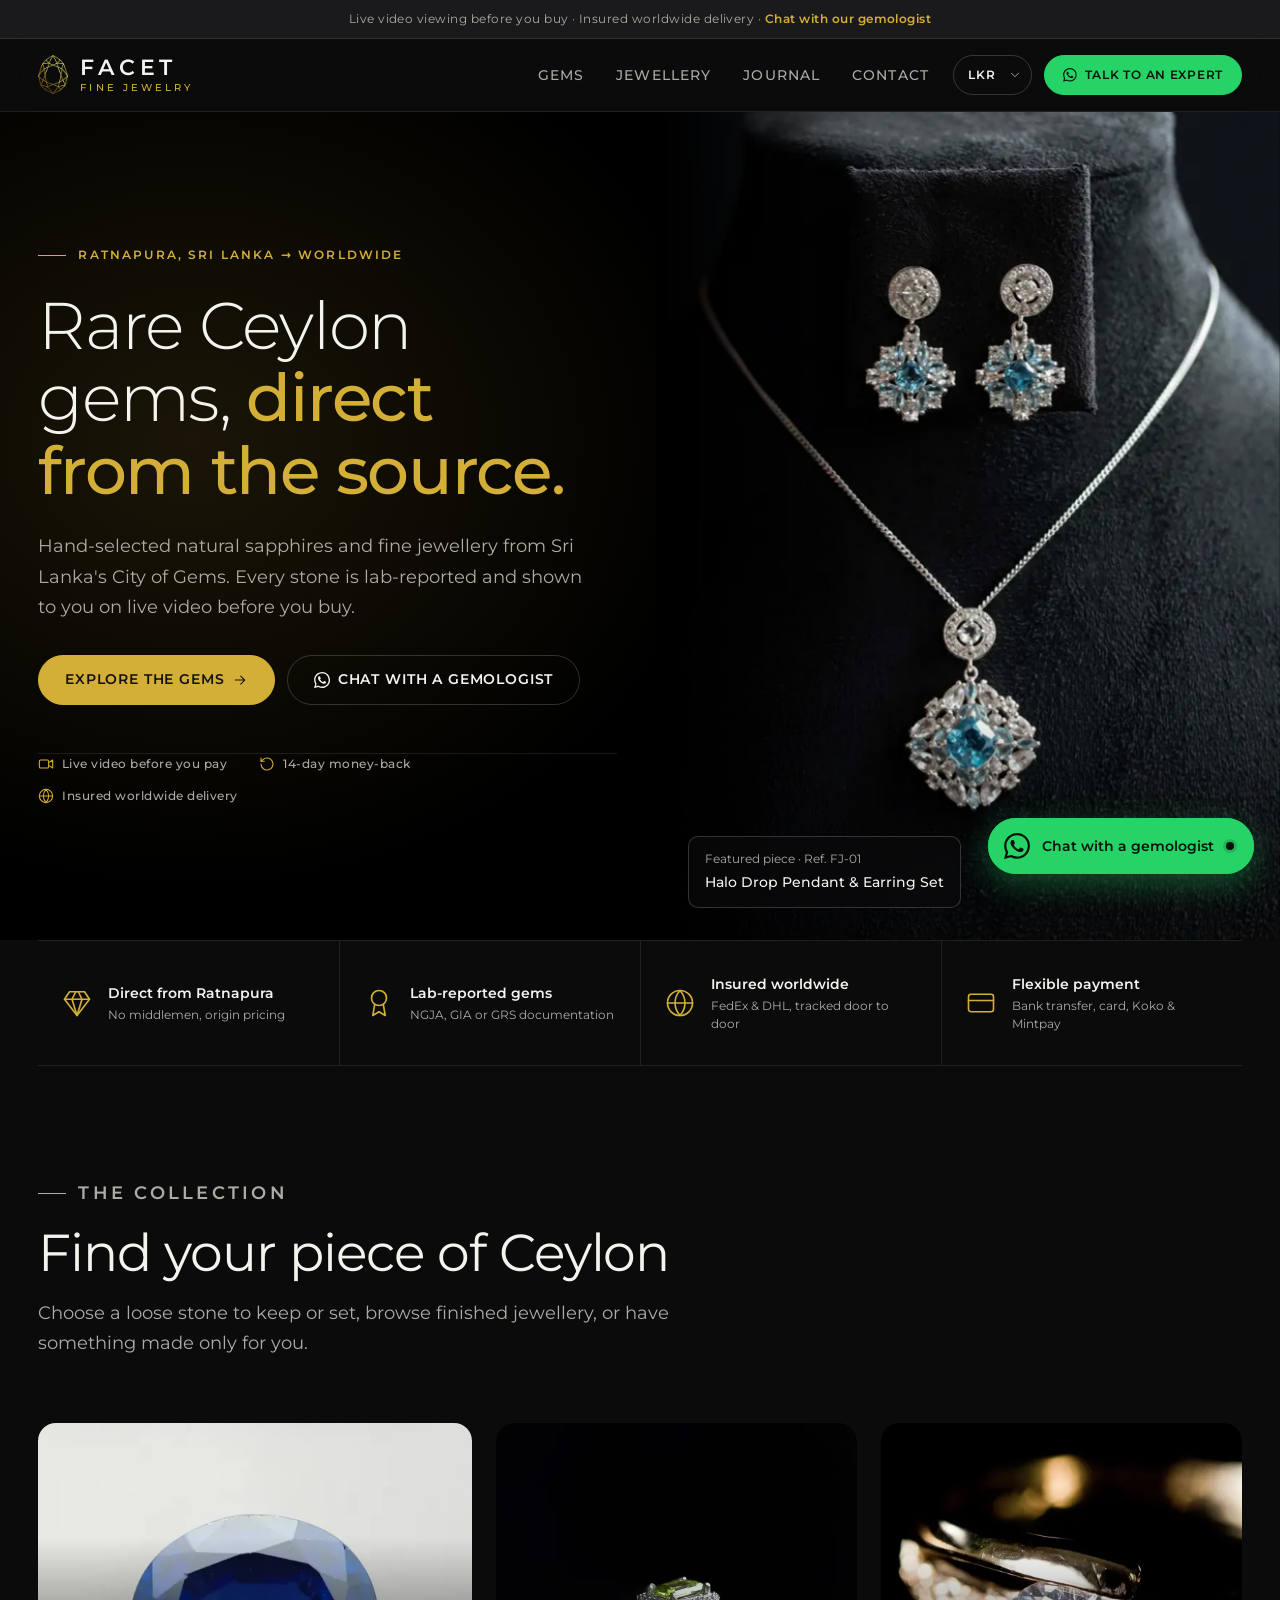
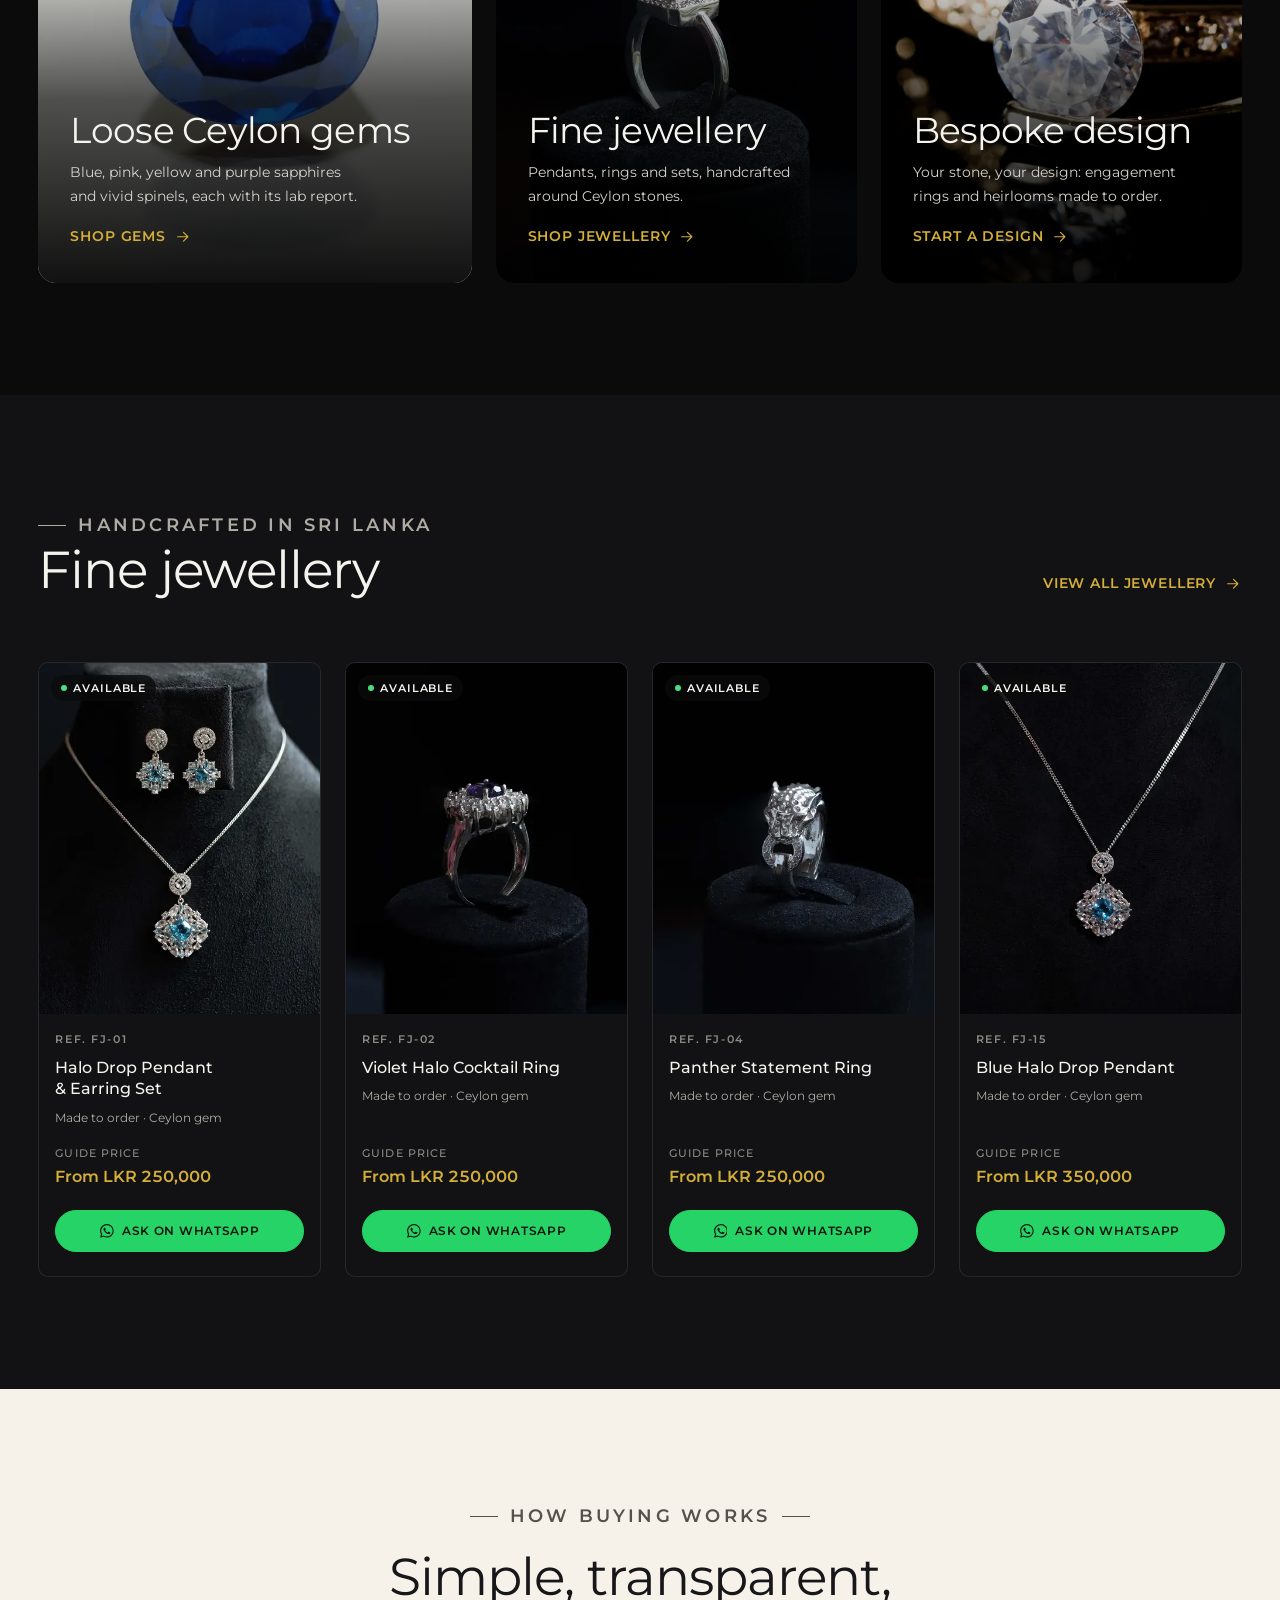
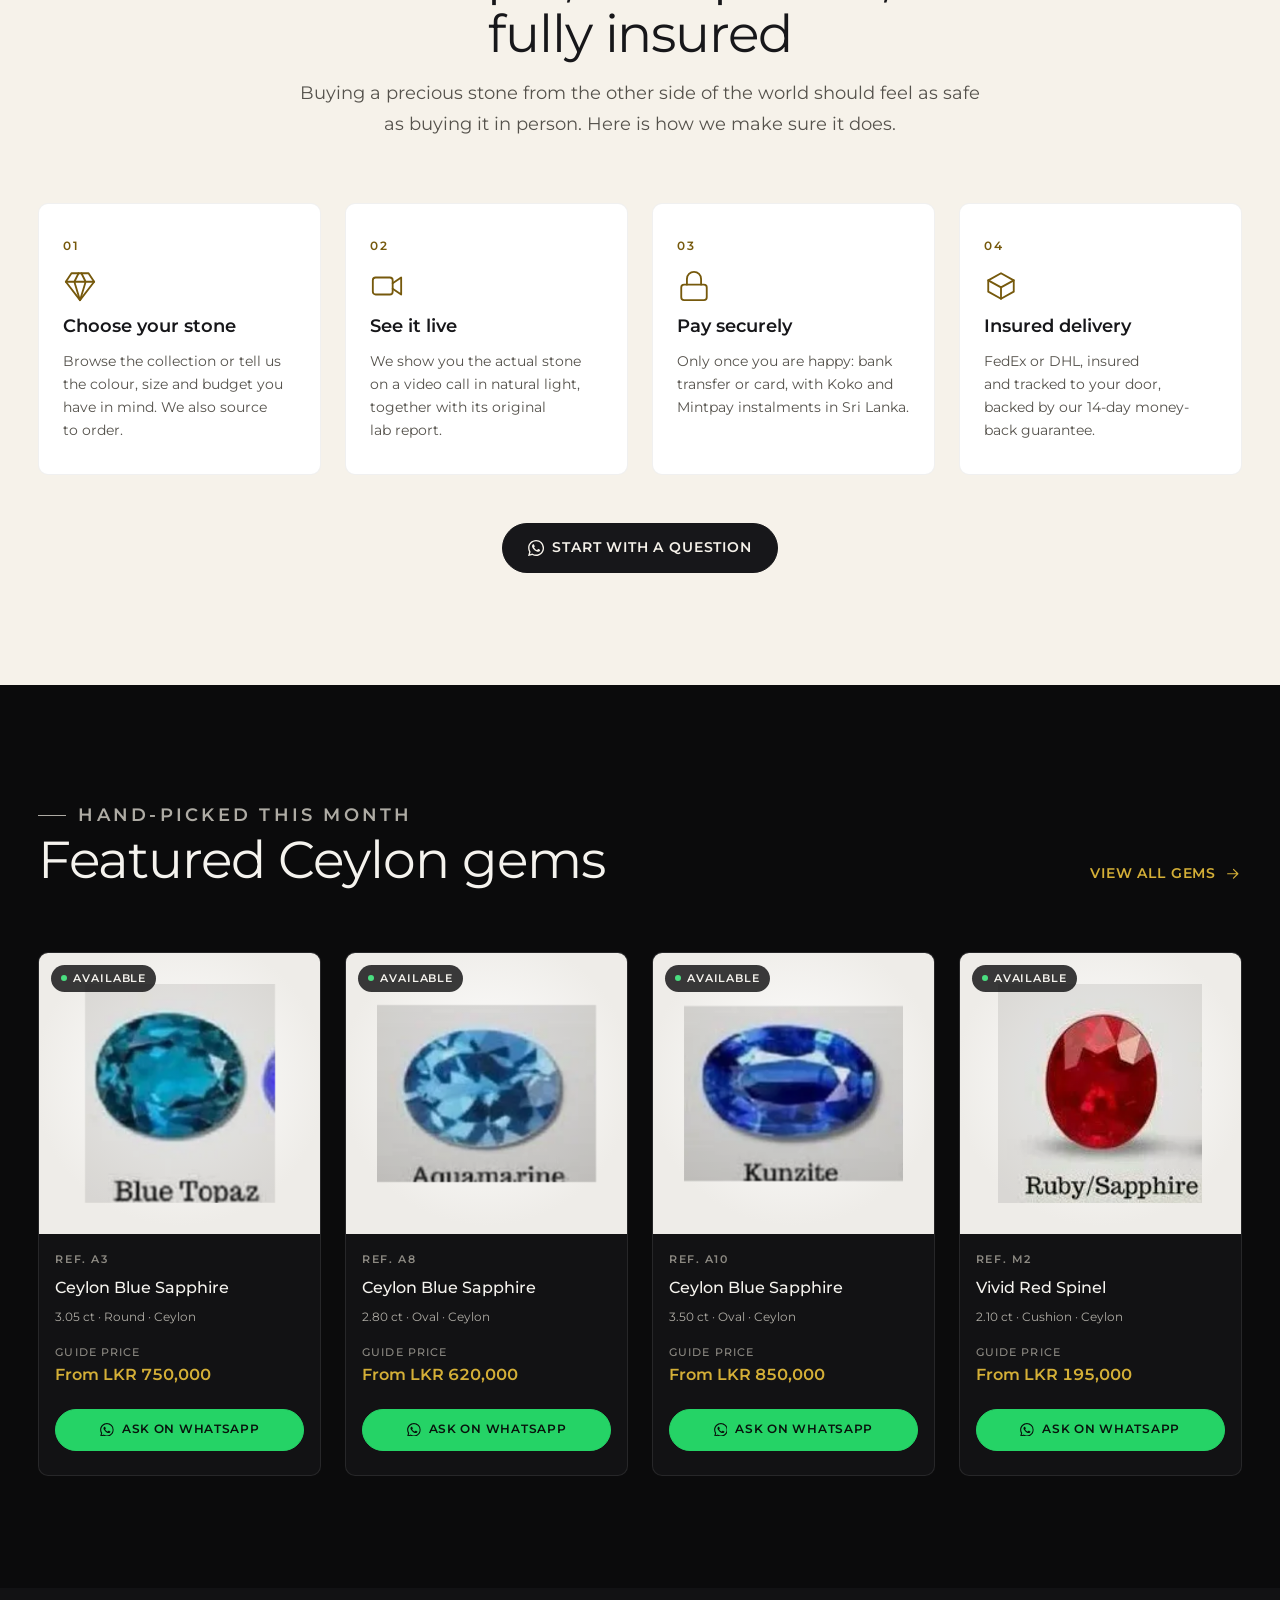
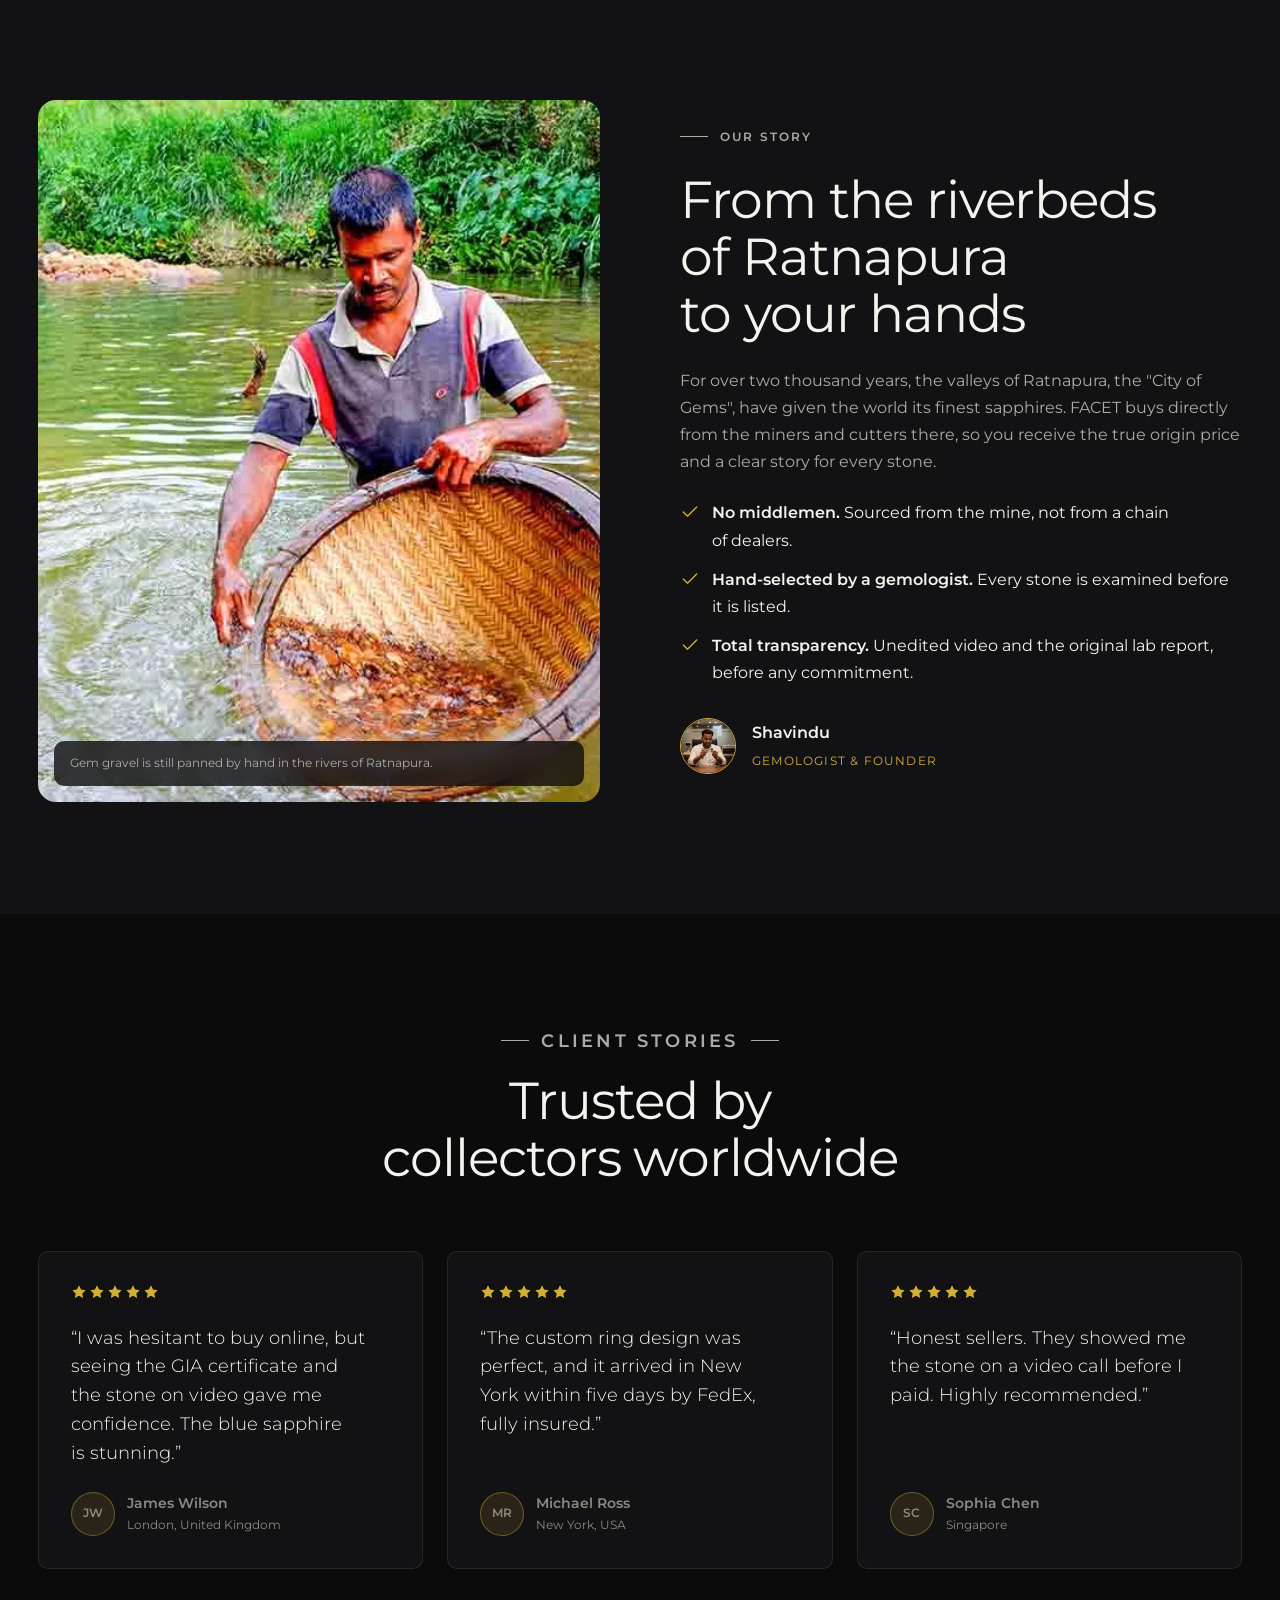
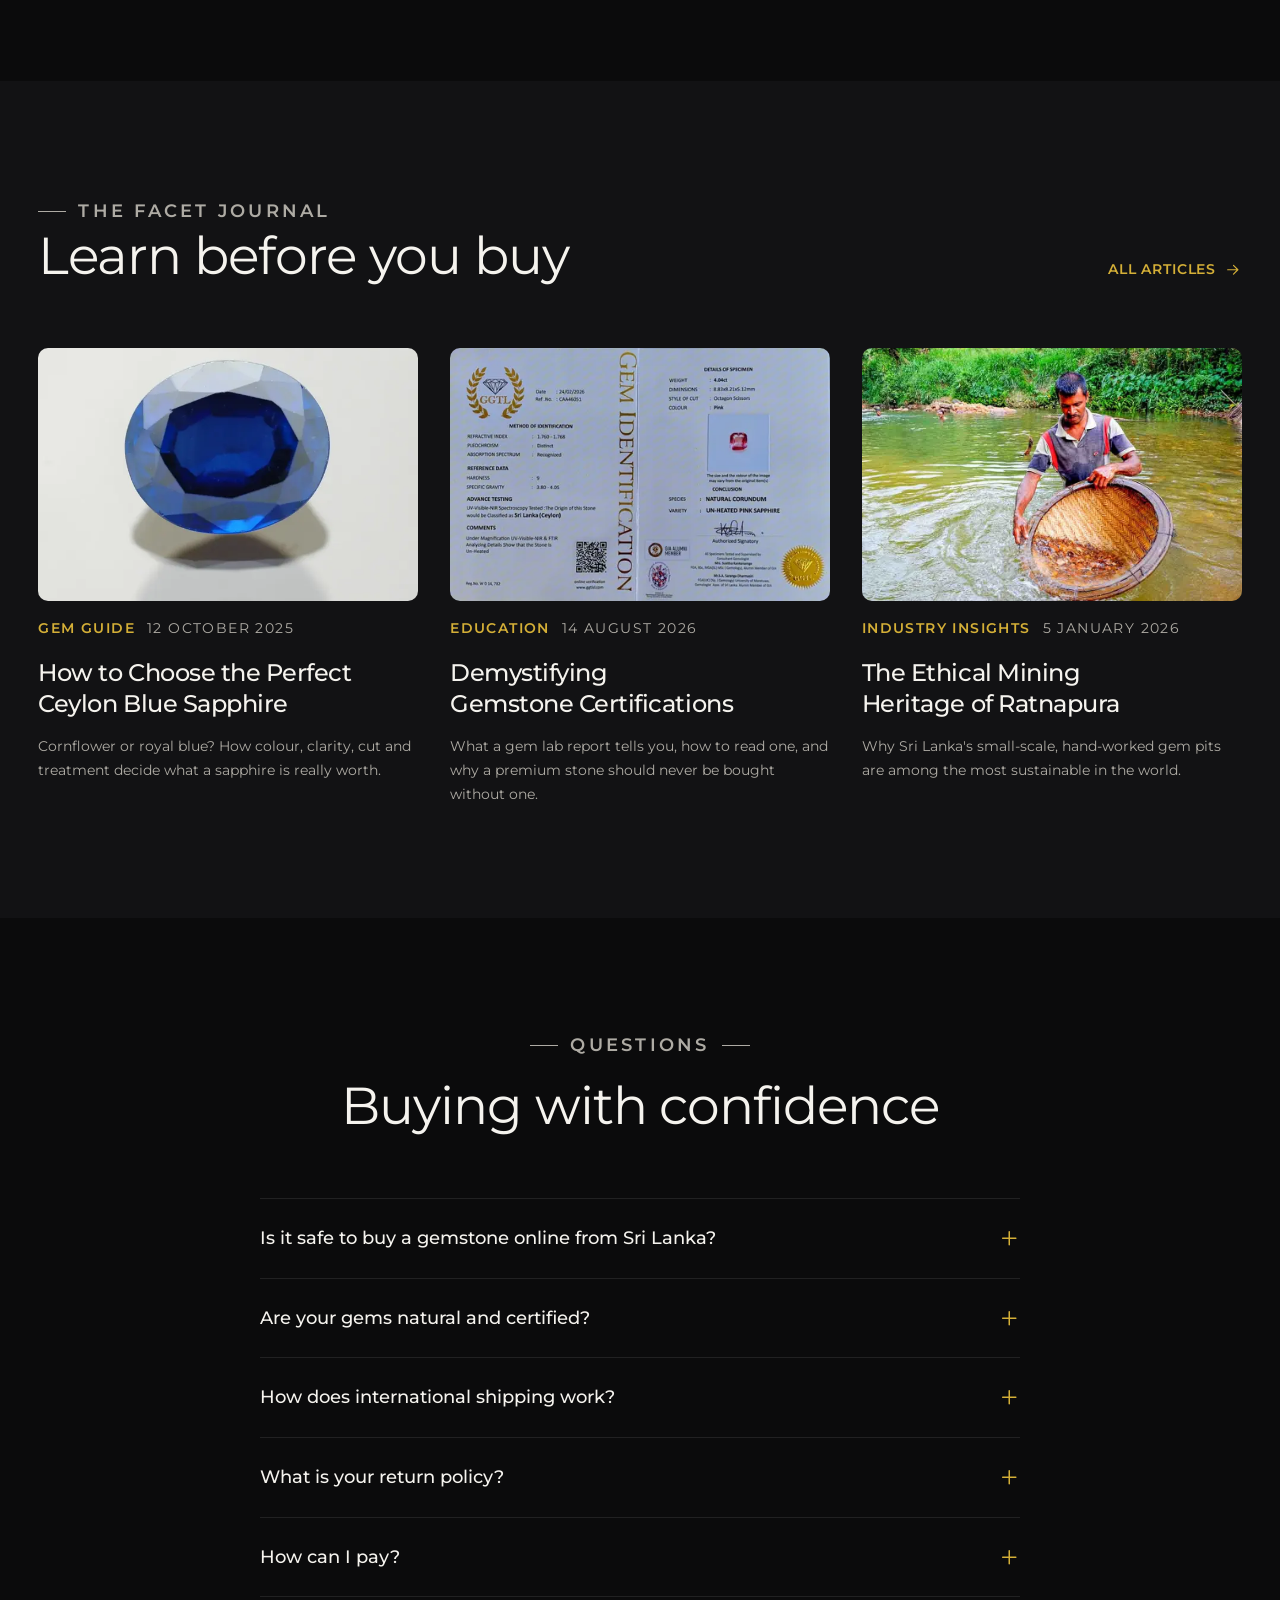
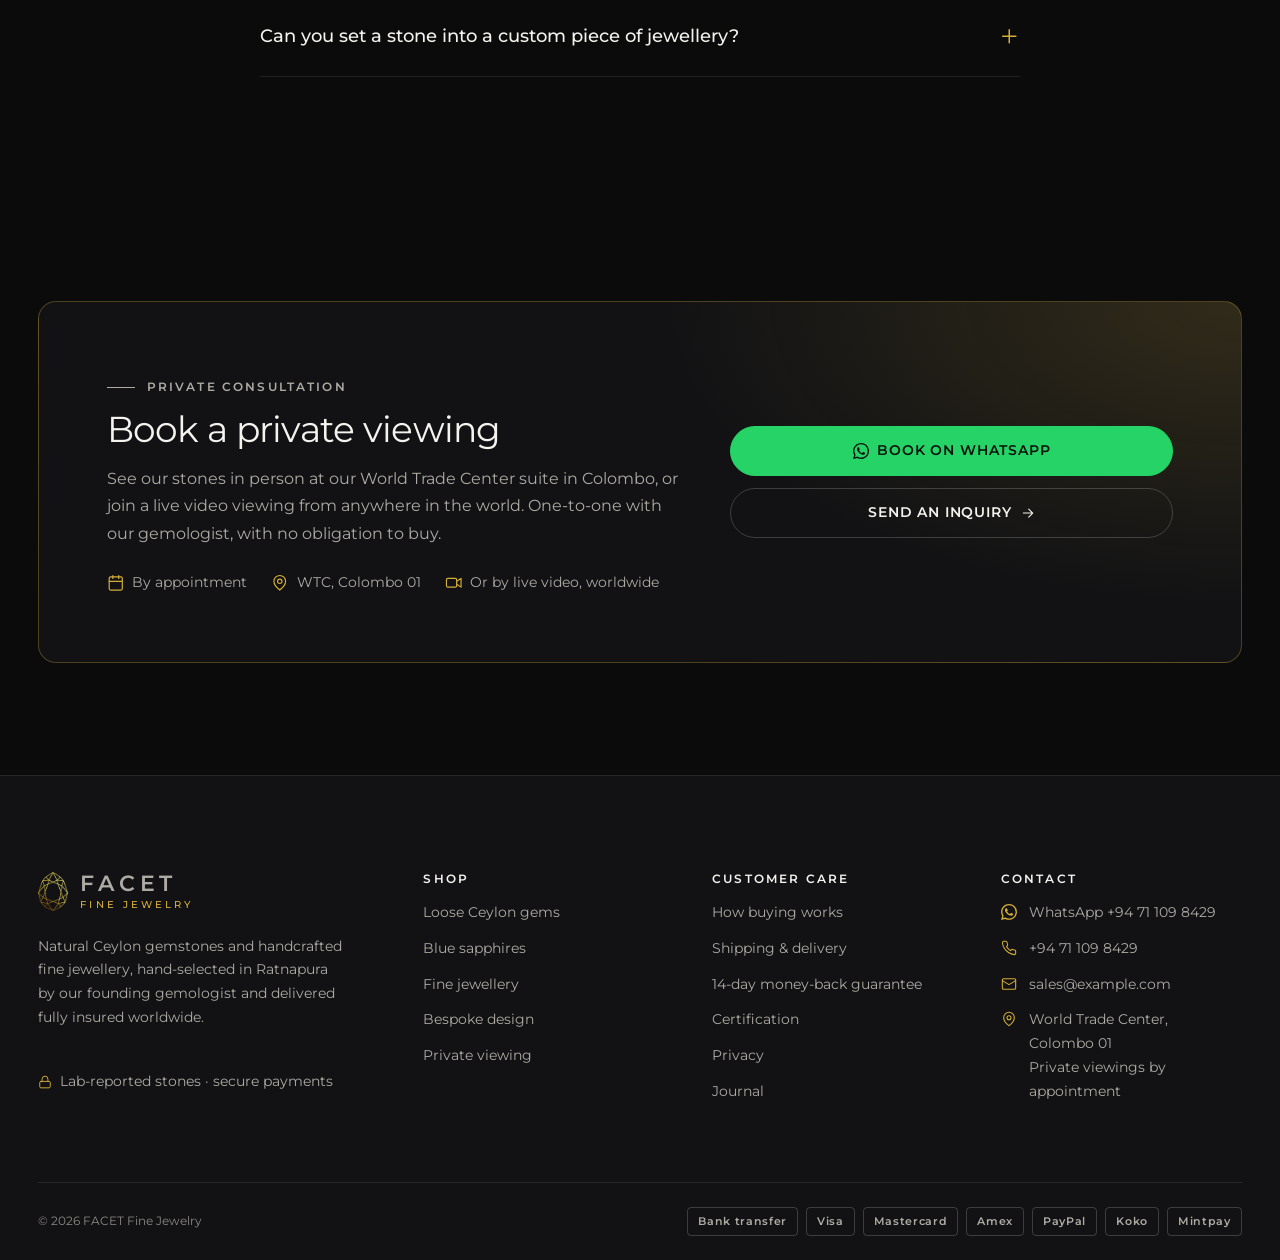
==== commit b3be298e: "Point site at Vercel URL and use placeholder email - Canonical, Open Graph, JSON-LD, sitemap and rob" ====
--- a/index.html
+++ b/index.html
@@ -5,14 +5,14 @@
   <meta name="viewport" content="width=device-width, initial-scale=1">
   <title>FACET | Natural Ceylon Sapphires &amp; Fine Jewellery from Sri Lanka</title>
   <meta name="description" content="Hand-selected natural Ceylon sapphires and fine jewellery from Ratnapura. Lab-reported gems, live video viewing before you buy, and fully insured worldwide delivery.">
-  <link rel="canonical" href="https://gemcity.lk/">
+  <link rel="canonical" href="https://facet-seven-xi.vercel.app/">
   <meta name="theme-color" content="#0b0b0c">
   <meta property="og:type" content="website">
   <meta property="og:site_name" content="FACET Fine Jewelry">
   <meta property="og:title" content="FACET | Natural Ceylon Sapphires &amp; Fine Jewellery from Sri Lanka">
   <meta property="og:description" content="Hand-selected natural Ceylon sapphires and fine jewellery from Ratnapura. Lab-reported gems, live video viewing before you buy, and fully insured worldwide delivery.">
-  <meta property="og:url" content="https://gemcity.lk/">
-  <meta property="og:image" content="https://gemcity.lk/images/opt/hero-set-1440.webp">
+  <meta property="og:url" content="https://facet-seven-xi.vercel.app/">
+  <meta property="og:image" content="https://facet-seven-xi.vercel.app/images/opt/hero-set-1440.webp">
   <meta name="twitter:card" content="summary_large_image">
   <link rel="icon" href="images/opt/favicon-32.png" sizes="32x32" type="image/png">
   <link rel="apple-touch-icon" href="images/opt/apple-touch-icon.png">
@@ -24,8 +24,8 @@
   <link rel="stylesheet" href="assets/css/components.css">
   <link rel="stylesheet" href="assets/css/pages.css">
   <script type="module" src="assets/js/main.js"></script>
-  <script type="application/ld+json">{"@context":"https://schema.org","@type":"JewelryStore","@id":"https://gemcity.lk/#store","name":"FACET Fine Jewelry","url":"https://gemcity.lk/","logo":"https://gemcity.lk/images/opt/icon-512.png","image":"https://gemcity.lk/images/opt/hero-set-1440.webp","description":"Natural Ceylon sapphires and handcrafted fine jewellery from Ratnapura, Sri Lanka. Lab-reported gems, live video viewing and insured worldwide delivery.","telephone":"+94711098429","email":"sales@gemcity.lk","priceRange":"LKR 35,000 – LKR 1,200,000","address":{"@type":"PostalAddress","streetAddress":"World Trade Center","addressLocality":"Colombo 01","addressCountry":"LK"},"areaServed":"Worldwide","paymentAccepted":"Bank transfer, Credit card, PayPal, Koko, Mintpay"}</script>
-  <script type="application/ld+json">{"@context":"https://schema.org","@type":"WebSite","name":"FACET Fine Jewelry","url":"https://gemcity.lk/"}</script>
+  <script type="application/ld+json">{"@context":"https://schema.org","@type":"JewelryStore","@id":"https://facet-seven-xi.vercel.app/#store","name":"FACET Fine Jewelry","url":"https://facet-seven-xi.vercel.app/","logo":"https://facet-seven-xi.vercel.app/images/opt/icon-512.png","image":"https://facet-seven-xi.vercel.app/images/opt/hero-set-1440.webp","description":"Natural Ceylon sapphires and handcrafted fine jewellery from Ratnapura, Sri Lanka. Lab-reported gems, live video viewing and insured worldwide delivery.","telephone":"+94711098429","email":"sales@example.com","priceRange":"LKR 35,000 – LKR 1,200,000","address":{"@type":"PostalAddress","streetAddress":"World Trade Center","addressLocality":"Colombo 01","addressCountry":"LK"},"areaServed":"Worldwide","paymentAccepted":"Bank transfer, Credit card, PayPal, Koko, Mintpay"}</script>
+  <script type="application/ld+json">{"@context":"https://schema.org","@type":"WebSite","name":"FACET Fine Jewelry","url":"https://facet-seven-xi.vercel.app/"}</script>
   <script type="application/ld+json">{"@context":"https://schema.org","@type":"FAQPage","mainEntity":[{"@type":"Question","name":"Is it safe to buy a gemstone online from Sri Lanka?","acceptedAnswer":{"@type":"Answer","text":"Yes, and we make it verifiable. Before you pay, we show you the actual stone on a live video call in natural light, together with its original gem lab report. Every parcel is shipped fully insured with tracking, and you are covered by our 14-day money-back guarantee."}},{"@type":"Question","name":"Are your gems natural and certified?","acceptedAnswer":{"@type":"Answer","text":"Every stone we sell is natural and comes with a gemmological report. For premium stones we provide reports from internationally recognised laboratories such as NGJA (Sri Lanka), GIA or GRS. The report for each stone is shown in its listing and on request before purchase."}},{"@type":"Question","name":"How does international shipping work?","acceptedAnswer":{"@type":"Answer","text":"We ship worldwide with FedEx or DHL, fully insured and tracked door to door, including to the USA, UK, Europe, the Middle East and Asia. Import duties and taxes in your country, if any, are payable on delivery."}},{"@type":"Question","name":"What is your return policy?","acceptedAnswer":{"@type":"Answer","text":"If a stone does not match its description, return it within 14 days of delivery in its original condition, with its report, for a full refund. See our returns policy for details."}},{"@type":"Question","name":"How can I pay?","acceptedAnswer":{"@type":"Answer","text":"International clients pay by bank transfer or card. In Sri Lanka you can also spread the cost with Koko or Mintpay instalment plans. Payment is only requested after you have seen the stone and agreed the final price."}},{"@type":"Question","name":"Can you set a stone into a custom piece of jewellery?","acceptedAnswer":{"@type":"Answer","text":"Yes. Our goldsmiths in Sri Lanka handcraft rings, pendants and earrings in gold or silver around the stone you choose. Share your idea on WhatsApp and we will send design sketches and a quote."}}]}</script>
 </head>
 <body>
@@ -340,13 +340,13 @@
           <ul role="list" class="footer-contact">
             <li><svg class="icon" aria-hidden="true" focusable="false"><use href="assets/icons.svg#i-whatsapp"/></svg><a href="https://wa.me/94711098429?text=Hello%20FACET%21" target="_blank" rel="noopener">WhatsApp +94 71 109 8429</a></li>
             <li><svg class="icon" aria-hidden="true" focusable="false"><use href="assets/icons.svg#i-phone"/></svg><a href="tel:+94711098429">+94 71 109 8429</a></li>
-            <li><svg class="icon" aria-hidden="true" focusable="false"><use href="assets/icons.svg#i-mail"/></svg><a href="mailto:sales@gemcity.lk">sales@gemcity.lk</a></li>
+            <li><svg class="icon" aria-hidden="true" focusable="false"><use href="assets/icons.svg#i-mail"/></svg><a href="mailto:sales@example.com">sales@example.com</a></li>
             <li><svg class="icon" aria-hidden="true" focusable="false"><use href="assets/icons.svg#i-pin"/></svg><span>World Trade Center, Colombo 01<br>Private viewings by appointment</span></li>
           </ul>
         </div>
       </div>
       <div class="footer-bottom">
-        <p>&copy; <span data-year>2026</span> FACET Fine Jewelry &middot; gemcity.lk</p>
+        <p>&copy; <span data-year>2026</span> FACET Fine Jewelry</p>
         <ul class="payments" role="list" aria-label="Accepted payment methods">
           <li>Bank transfer</li><li>Visa</li><li>Mastercard</li><li>Amex</li><li>PayPal</li><li>Koko</li><li>Mintpay</li>
         </ul>
